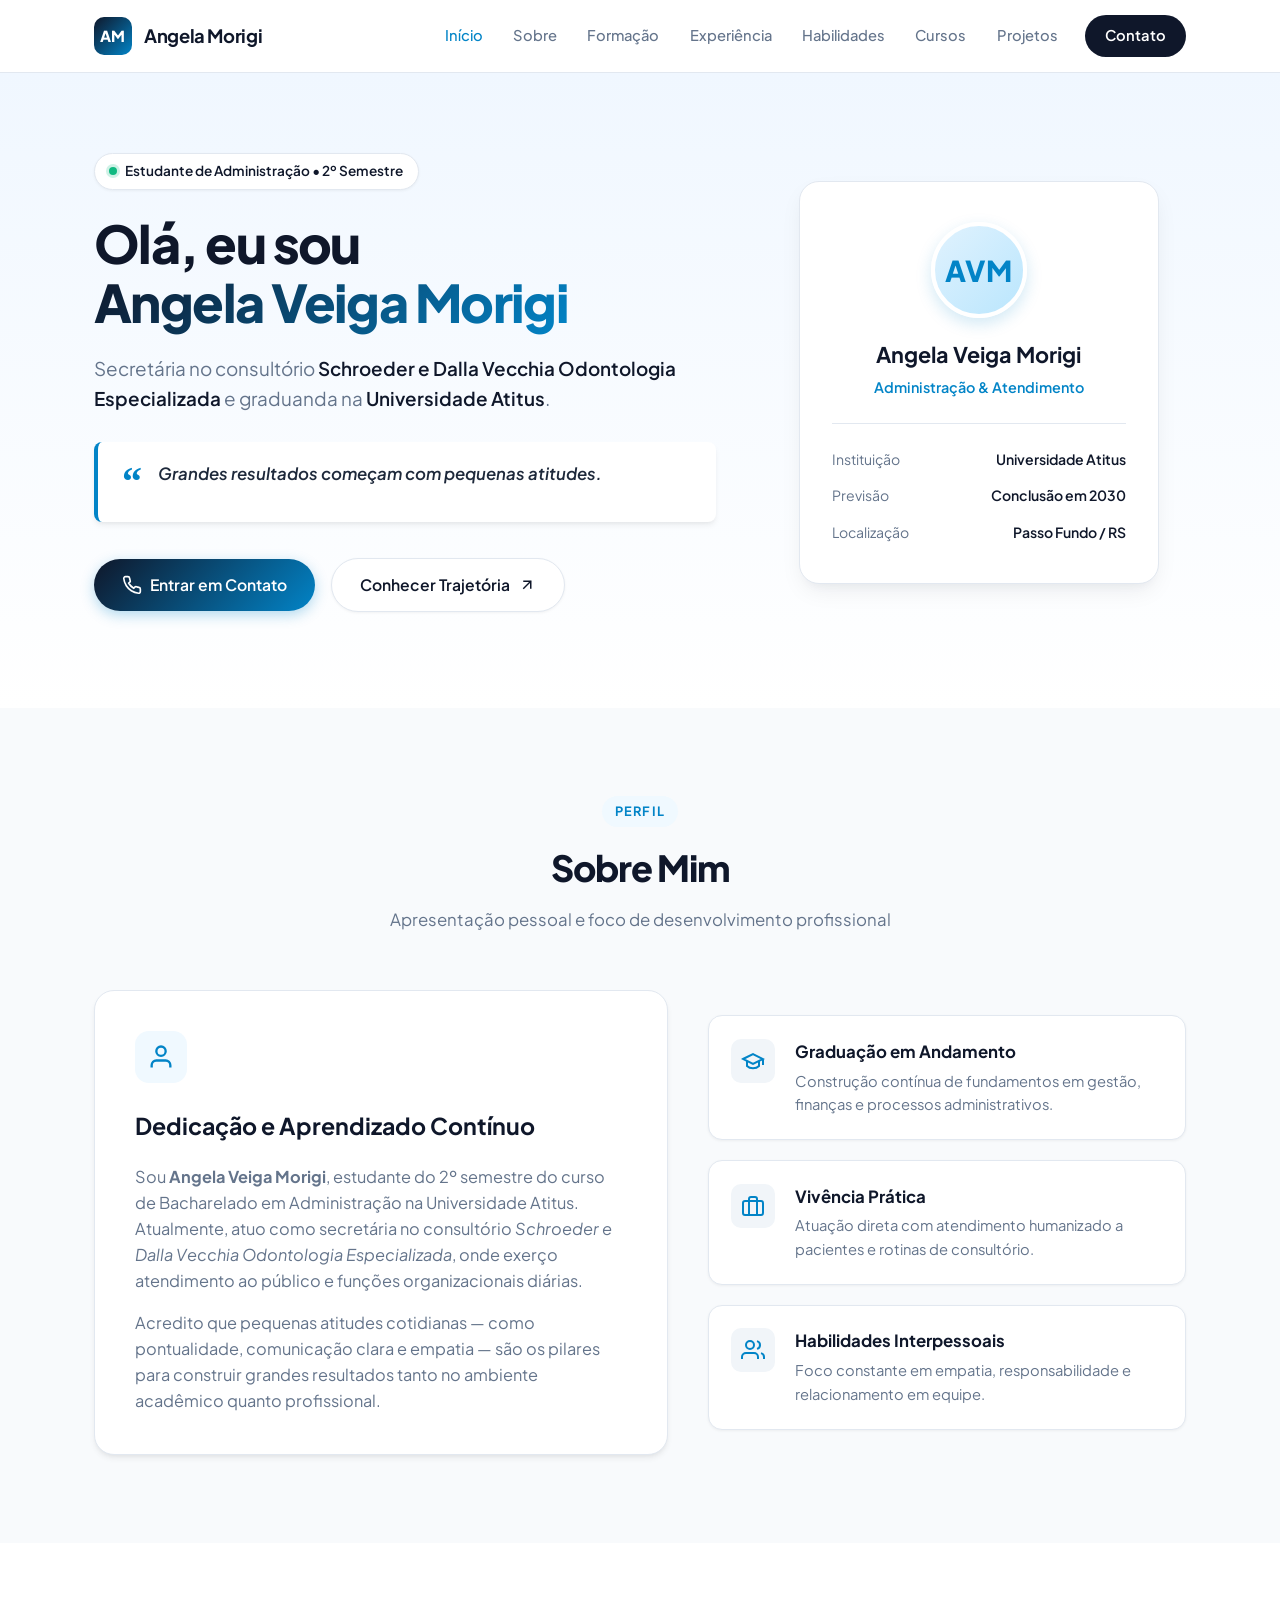
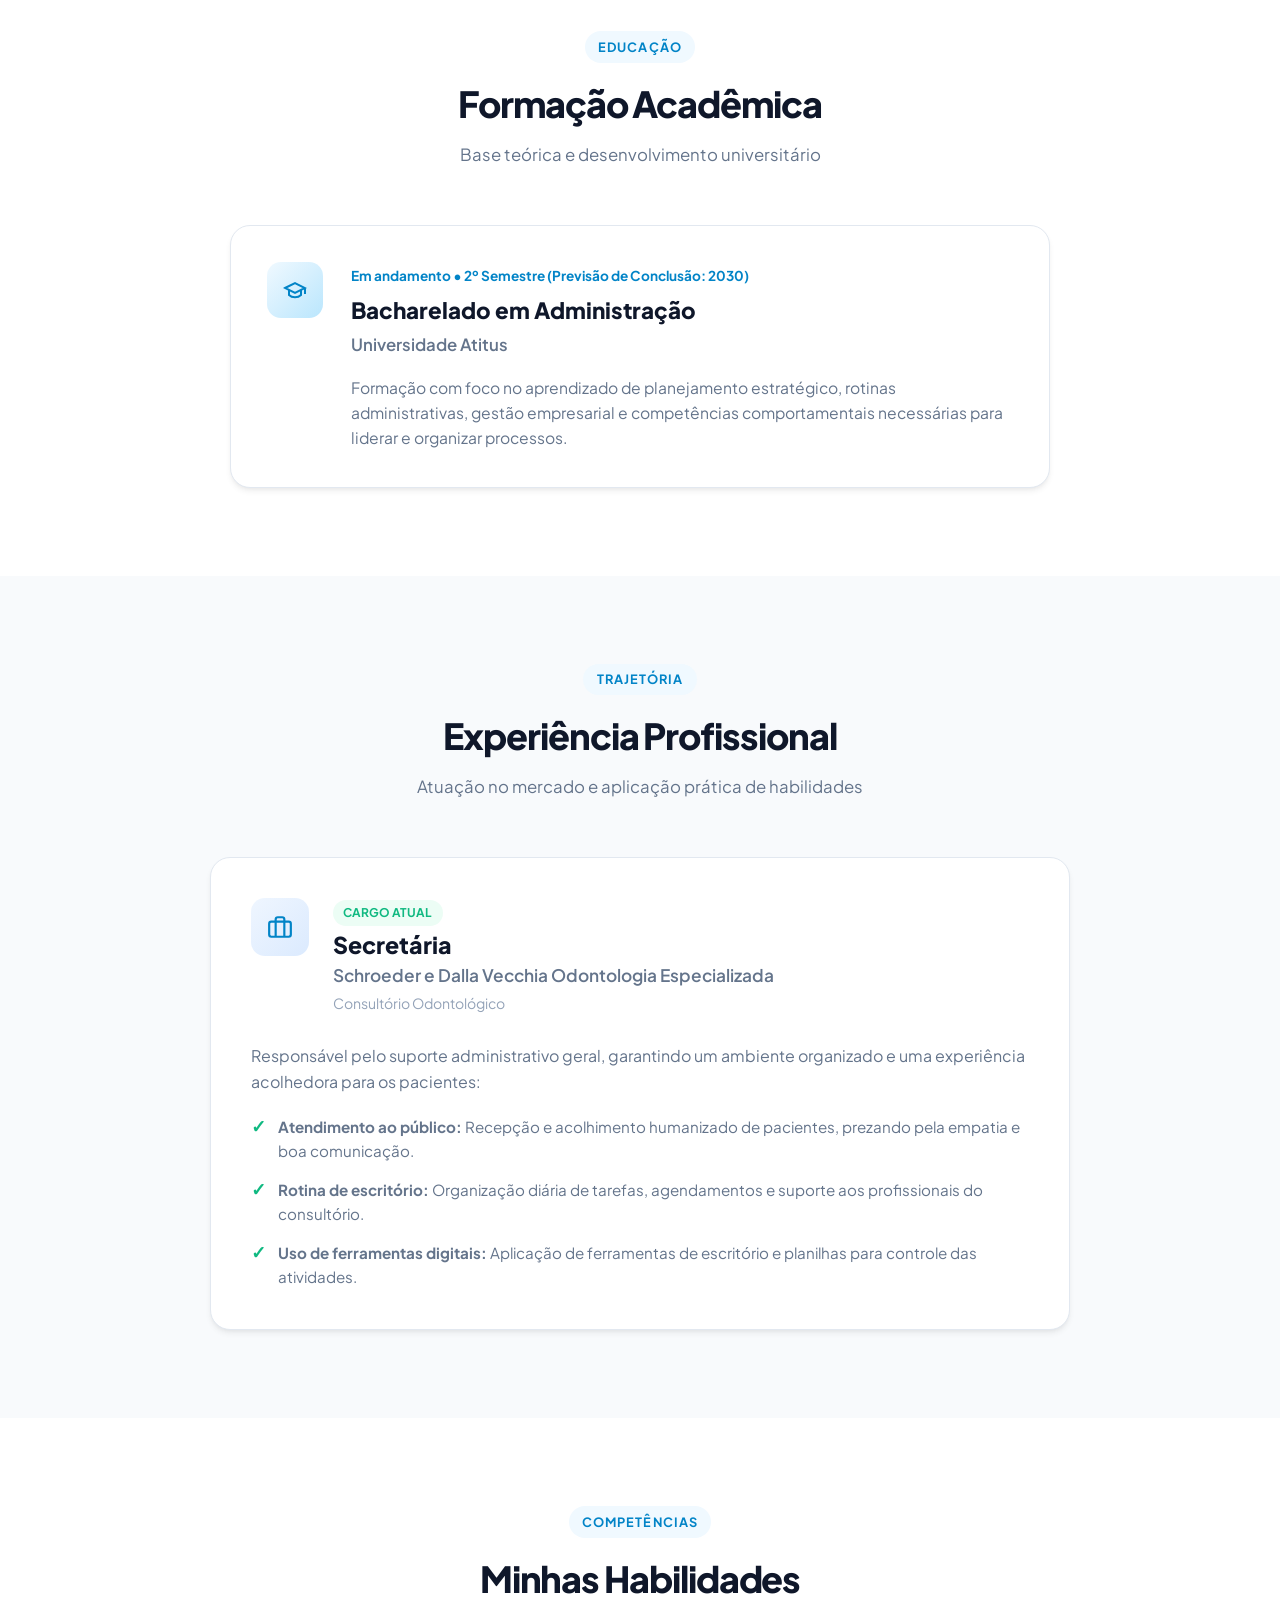
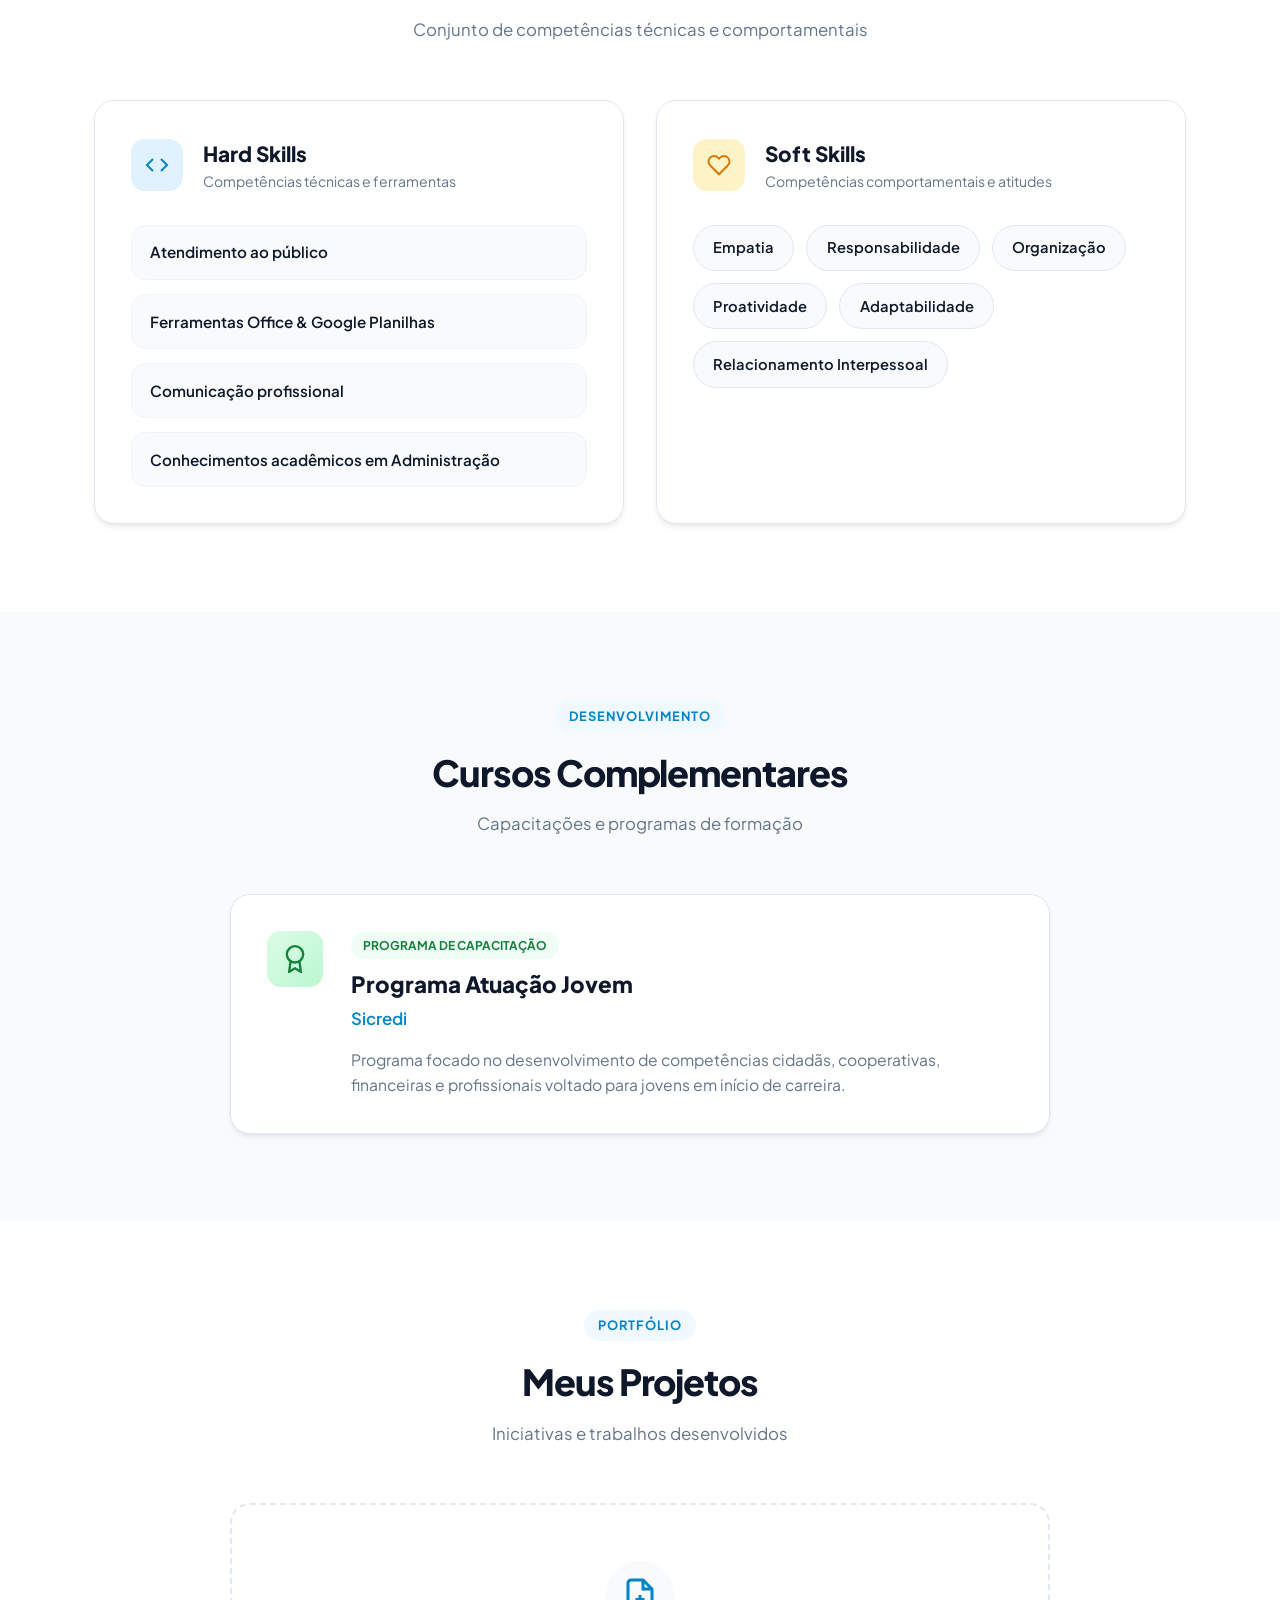
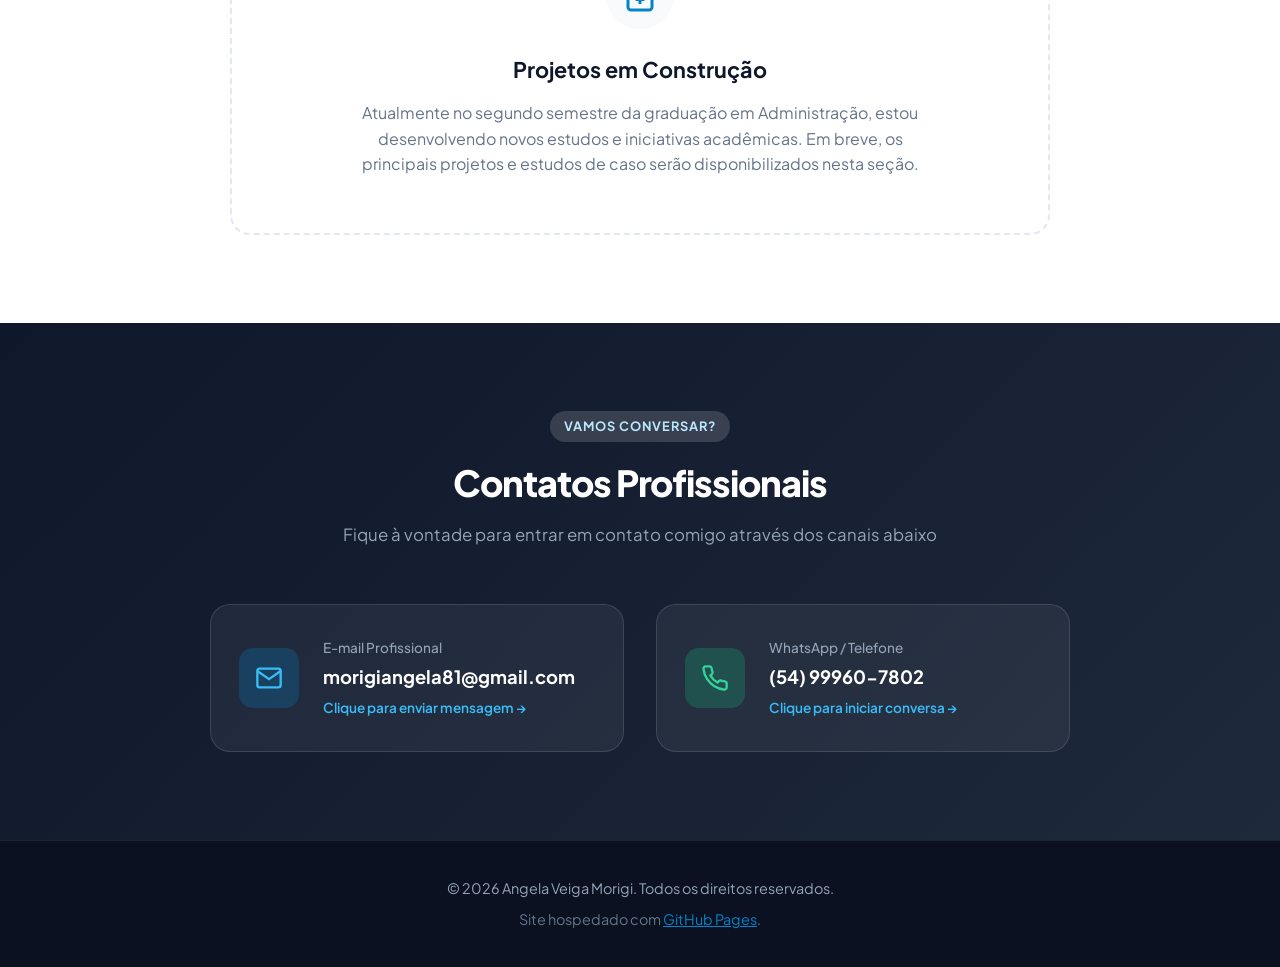
==== index.html @ 711efb55 "Constroi site pessoal com design moderno e responsivo" ====
<!DOCTYPE html>
<html lang="pt-BR">
<head>
  <meta charset="UTF-8">
  <meta name="viewport" content="width=device-width, initial-scale=1.0">
  <meta name="description" content="Site Pessoal de Angela Veiga Morigi - Estudante de Administração e Secretária. Conheça minha trajetória acadêmica, experiências e contatos.">
  <meta name="author" content="Angela Veiga Morigi">
  <title>Angela Veiga Morigi | Site Pessoal</title>

  <!-- Google Fonts: Plus Jakarta Sans -->
  <link rel="preconnect" href="https://fonts.googleapis.com">
  <link rel="preconnect" href="https://fonts.gstatic.com" crossorigin>
  <link href="https://fonts.googleapis.com/css2?family=Plus+Jakarta+Sans:wght@300;400;500;600;700;800&display=swap" rel="stylesheet">

  <link rel="stylesheet" href="style.css">
</head>
<body>

  <!-- CABEÇALHO / NAVBAR -->
  <header class="navbar" id="navbar">
    <div class="nav-container">
      <a href="#inicio" class="nav-brand">
        <span class="brand-initials">AM</span>
        <span class="brand-name">Angela Morigi</span>
      </a>

      <!-- Botão Menu Mobile -->
      <button class="mobile-menu-btn" id="mobileMenuBtn" aria-label="Abrir menu de navegação">
        <svg class="menu-icon" viewBox="0 0 24 24" width="24" height="24" stroke="currentColor" stroke-width="2" fill="none">
          <line x1="3" y1="12" x2="21" y2="12"></line>
          <line x1="3" y1="6" x2="21" y2="6"></line>
          <line x1="3" y1="18" x2="21" y2="18"></line>
        </svg>
      </button>

      <nav class="nav-links" id="navLinks">
        <a href="#inicio" class="nav-link active">Início</a>
        <a href="#sobre" class="nav-link">Sobre</a>
        <a href="#formacao" class="nav-link">Formação</a>
        <a href="#experiencia" class="nav-link">Experiência</a>
        <a href="#habilidades" class="nav-link">Habilidades</a>
        <a href="#cursos" class="nav-link">Cursos</a>
        <a href="#projetos" class="nav-link">Projetos</a>
        <a href="#contato" class="nav-link btn-nav-cta">Contato</a>
      </nav>
    </div>
  </header>

  <main>
    <!-- SEÇÃO HERO / APRESENTAÇÃO -->
    <section class="hero-section" id="inicio">
      <div class="container hero-container">
        <div class="hero-content">
          <div class="badge-tag">
            <span class="status-dot"></span> Estudante de Administração • 2º Semestre
          </div>
          <h1 class="hero-title">
            Olá, eu sou <br>
            <span class="highlight-text">Angela Veiga Morigi</span>
          </h1>
          <p class="hero-subtitle">
            Secretária no consultório <strong>Schroeder e Dalla Vecchia Odontologia Especializada</strong> e graduanda na <strong>Universidade Atitus</strong>.
          </p>

          <div class="quote-card">
            <div class="quote-icon">“</div>
            <p class="quote-text">Grandes resultados começam com pequenas atitudes.</p>
          </div>

          <div class="hero-actions">
            <a href="#contato" class="btn btn-primary">
              <svg width="20" height="20" viewBox="0 0 24 24" fill="none" stroke="currentColor" stroke-width="2">
                <path d="M22 16.92v3a2 2 0 0 1-2.18 2 19.79 19.79 0 0 1-8.63-3.07 19.5 19.5 0 0 1-6-6 19.79 19.79 0 0 1-3.07-8.67A2 2 0 0 1 4.11 2h3a2 2 0 0 1 2 1.72 12.84 12.84 0 0 0 .7 2.81 2 2 0 0 1-.45 2.11L8.09 9.91a16 16 0 0 0 6 6l1.27-1.27a2 2 0 0 1 2.11-.45 12.84 12.84 0 0 0 2.81.7A2 2 0 0 1 22 16.92z"></path>
              </svg>
              Entrar em Contato
            </a>
            <a href="#sobre" class="btn btn-secondary">
              Conhecer Trajetória
              <svg width="18" height="18" viewBox="0 0 24 24" fill="none" stroke="currentColor" stroke-width="2">
                <line x1="7" y1="17" x2="17" y2="7"></line>
                <polyline points="7 7 17 7 17 17"></polyline>
              </svg>
            </a>
          </div>
        </div>

        <div class="hero-card-visual">
          <div class="profile-card">
            <div class="avatar-circle">
              <span>AVM</span>
            </div>
            <h3 class="profile-card-name">Angela Veiga Morigi</h3>
            <p class="profile-card-role">Administração & Atendimento</p>

            <div class="profile-divider"></div>

            <div class="profile-meta-list">
              <div class="meta-item">
                <span class="meta-label">Instituição</span>
                <span class="meta-val">Universidade Atitus</span>
              </div>
              <div class="meta-item">
                <span class="meta-label">Previsão</span>
                <span class="meta-val">Conclusão em 2030</span>
              </div>
              <div class="meta-item">
                <span class="meta-label">Localização</span>
                <span class="meta-val">Passo Fundo / RS</span>
              </div>
            </div>
          </div>
        </div>
      </div>
    </section>

    <!-- SEÇÃO SOBRE -->
    <section class="section section-light" id="sobre">
      <div class="container">
        <div class="section-header">
          <span class="section-tag">Perfil</span>
          <h2 class="section-title">Sobre Mim</h2>
          <p class="section-description">Apresentação pessoal e foco de desenvolvimento profissional</p>
        </div>

        <div class="about-grid">
          <div class="about-card main-about">
            <div class="card-icon-box">
              <svg width="28" height="28" viewBox="0 0 24 24" fill="none" stroke="currentColor" stroke-width="2">
                <path d="M20 21v-2a4 4 0 0 0-4-4H8a4 4 0 0 0-4 4v2"></path>
                <circle cx="12" cy="7" r="4"></circle>
              </svg>
            </div>
            <h3>Dedicação e Aprendizado Contínuo</h3>
            <p>
              Sou <strong>Angela Veiga Morigi</strong>, estudante do 2º semestre do curso de Bacharelado em Administração na Universidade Atitus. Atualmente, atuo como secretária no consultório <em>Schroeder e Dalla Vecchia Odontologia Especializada</em>, onde exerço atendimento ao público e funções organizacionais diárias.
            </p>
            <p>
              Acredito que pequenas atitudes cotidianas — como pontualidade, comunicação clara e empatia — são os pilares para construir grandes resultados tanto no ambiente acadêmico quanto profissional.
            </p>
          </div>

          <div class="about-highlights">
            <div class="highlight-item">
              <div class="hi-icon">
                <svg width="24" height="24" viewBox="0 0 24 24" fill="none" stroke="currentColor" stroke-width="2">
                  <path d="M22 10v6M2 10l10-5 10 5-10 5z"></path>
                  <path d="M6 12v5c3 3 9 3 12 0v-5"></path>
                </svg>
              </div>
              <div>
                <h4>Graduação em Andamento</h4>
                <p>Construção contínua de fundamentos em gestão, finanças e processos administrativos.</p>
              </div>
            </div>

            <div class="highlight-item">
              <div class="hi-icon">
                <svg width="24" height="24" viewBox="0 0 24 24" fill="none" stroke="currentColor" stroke-width="2">
                  <rect x="2" y="7" width="20" height="14" rx="2" ry="2"></rect>
                  <path d="M16 21V5a2 2 0 0 0-2-2h-4a2 2 0 0 0-2 2v16"></path>
                </svg>
              </div>
              <div>
                <h4>Vivência Prática</h4>
                <p>Atuação direta com atendimento humanizado a pacientes e rotinas de consultório.</p>
              </div>
            </div>

            <div class="highlight-item">
              <div class="hi-icon">
                <svg width="24" height="24" viewBox="0 0 24 24" fill="none" stroke="currentColor" stroke-width="2">
                  <path d="M17 21v-2a4 4 0 0 0-4-4H5a4 4 0 0 0-4 4v2"></path>
                  <circle cx="9" cy="7" r="4"></circle>
                  <path d="M23 21v-2a4 4 0 0 0-3-3.87"></path>
                  <path d="M16 3.13a4 4 0 0 1 0 7.75"></path>
                </svg>
              </div>
              <div>
                <h4>Habilidades Interpessoais</h4>
                <p>Foco constante em empatia, responsabilidade e relacionamento em equipe.</p>
              </div>
            </div>
          </div>
        </div>
      </div>
    </section>

    <!-- SEÇÃO FORMAÇÃO ACADÊMICA -->
    <section class="section" id="formacao">
      <div class="container">
        <div class="section-header">
          <span class="section-tag">Educação</span>
          <h2 class="section-title">Formação Acadêmica</h2>
          <p class="section-description">Base teórica e desenvolvimento universitário</p>
        </div>

        <div class="timeline-container">
          <div class="timeline-card">
            <div class="timeline-badge">
              <svg width="24" height="24" viewBox="0 0 24 24" fill="none" stroke="currentColor" stroke-width="2">
                <path d="M22 10v6M2 10l10-5 10 5-10 5z"></path>
                <path d="M6 12v5c3 3 9 3 12 0v-5"></path>
              </svg>
            </div>
            <div class="timeline-content">
              <div class="timeline-header">
                <div>
                  <span class="timeline-period">Em andamento • 2º Semestre (Previsão de Conclusão: 2030)</span>
                  <h3 class="timeline-title">Bacharelado em Administração</h3>
                  <h4 class="timeline-subtitle">Universidade Atitus</h4>
                </div>
              </div>
              <p class="timeline-text">
                Formação com foco no aprendizado de planejamento estratégico, rotinas administrativas, gestão empresarial e competências comportamentais necessárias para liderar e organizar processos.
              </p>
            </div>
          </div>
        </div>
      </div>
    </section>

    <!-- SEÇÃO EXPERIÊNCIA PROFISSIONAL -->
    <section class="section section-light" id="experiencia">
      <div class="container">
        <div class="section-header">
          <span class="section-tag">Trajetória</span>
          <h2 class="section-title">Experiência Profissional</h2>
          <p class="section-description">Atuação no mercado e aplicação prática de habilidades</p>
        </div>

        <div class="experience-grid">
          <div class="experience-card">
            <div class="exp-header">
              <div class="exp-icon">
                <svg width="26" height="26" viewBox="0 0 24 24" fill="none" stroke="currentColor" stroke-width="2">
                  <rect x="2" y="7" width="20" height="14" rx="2" ry="2"></rect>
                  <path d="M16 21V5a2 2 0 0 0-2-2h-4a2 2 0 0 0-2 2v16"></path>
                </svg>
              </div>
              <div class="exp-info">
                <span class="exp-tag">Cargo Atual</span>
                <h3 class="exp-title">Secretária</h3>
                <h4 class="exp-company">Schroeder e Dalla Vecchia Odontologia Especializada</h4>
                <span class="exp-sector">Consultório Odontológico</span>
              </div>
            </div>

            <div class="exp-body">
              <p class="exp-desc">
                Responsável pelo suporte administrativo geral, garantindo um ambiente organizado e uma experiência acolhedora para os pacientes:
              </p>
              <ul class="exp-points">
                <li>
                  <span class="check-bullet">✓</span>
                  <span><strong>Atendimento ao público:</strong> Recepção e acolhimento humanizado de pacientes, prezando pela empatia e boa comunicação.</span>
                </li>
                <li>
                  <span class="check-bullet">✓</span>
                  <span><strong>Rotina de escritório:</strong> Organização diária de tarefas, agendamentos e suporte aos profissionais do consultório.</span>
                </li>
                <li>
                  <span class="check-bullet">✓</span>
                  <span><strong>Uso de ferramentas digitais:</strong> Aplicação de ferramentas de escritório e planilhas para controle das atividades.</span>
                </li>
              </ul>
            </div>
          </div>
        </div>
      </div>
    </section>

    <!-- SEÇÃO HABILIDADES -->
    <section class="section" id="habilidades">
      <div class="container">
        <div class="section-header">
          <span class="section-tag">Competências</span>
          <h2 class="section-title">Minhas Habilidades</h2>
          <p class="section-description">Conjunto de competências técnicas e comportamentais</p>
        </div>

        <div class="skills-grid">
          <!-- HARD SKILLS -->
          <div class="skills-card">
            <div class="skills-card-header">
              <div class="skills-type-icon hard-icon">
                <svg width="24" height="24" viewBox="0 0 24 24" fill="none" stroke="currentColor" stroke-width="2">
                  <polyline points="16 18 22 12 16 6"></polyline>
                  <polyline points="8 6 2 12 8 18"></polyline>
                </svg>
              </div>
              <div>
                <h3 class="skills-title">Hard Skills</h3>
                <p class="skills-subtitle">Competências técnicas e ferramentas</p>
              </div>
            </div>

            <div class="skills-list">
              <div class="skill-item">
                <div class="skill-info">
                  <span class="skill-name">Atendimento ao público</span>
                </div>
              </div>

              <div class="skill-item">
                <div class="skill-info">
                  <span class="skill-name">Ferramentas Office & Google Planilhas</span>
                </div>
              </div>

              <div class="skill-item">
                <div class="skill-info">
                  <span class="skill-name">Comunicação profissional</span>
                </div>
              </div>

              <div class="skill-item">
                <div class="skill-info">
                  <span class="skill-name">Conhecimentos acadêmicos em Administração</span>
                </div>
              </div>
            </div>
          </div>

          <!-- SOFT SKILLS -->
          <div class="skills-card">
            <div class="skills-card-header">
              <div class="skills-type-icon soft-icon">
                <svg width="24" height="24" viewBox="0 0 24 24" fill="none" stroke="currentColor" stroke-width="2">
                  <path d="M20.84 4.61a5.5 5.5 0 0 0-7.78 0L12 5.67l-1.06-1.06a5.5 5.5 0 0 0-7.78 7.78l1.06 1.06L12 21.23l7.78-7.78 1.06-1.06a5.5 5.5 0 0 0 0-7.78z"></path>
                </svg>
              </div>
              <div>
                <h3 class="skills-title">Soft Skills</h3>
                <p class="skills-subtitle">Competências comportamentais e atitudes</p>
              </div>
            </div>

            <div class="skills-tags">
              <span class="skill-tag">Empatia</span>
              <span class="skill-tag">Responsabilidade</span>
              <span class="skill-tag">Organização</span>
              <span class="skill-tag">Proatividade</span>
              <span class="skill-tag">Adaptabilidade</span>
              <span class="skill-tag">Relacionamento Interpessoal</span>
            </div>
          </div>
        </div>
      </div>
    </section>

    <!-- SEÇÃO CURSOS -->
    <section class="section section-light" id="cursos">
      <div class="container">
        <div class="section-header">
          <span class="section-tag">Desenvolvimento</span>
          <h2 class="section-title">Cursos Complementares</h2>
          <p class="section-description">Capacitações e programas de formação</p>
        </div>

        <div class="courses-grid">
          <div class="course-card">
            <div class="course-icon">
              <svg width="28" height="28" viewBox="0 0 24 24" fill="none" stroke="currentColor" stroke-width="2">
                <circle cx="12" cy="8" r="7"></circle>
                <polyline points="8.21 13.89 7 23 12 20 17 23 15.79 13.88"></polyline>
              </svg>
            </div>
            <div class="course-details">
              <span class="course-tag">Programa de Capacitação</span>
              <h3 class="course-title">Programa Atuação Jovem</h3>
              <h4 class="course-institution">Sicredi</h4>
              <p class="course-desc">
                Programa focado no desenvolvimento de competências cidadãs, cooperativas, financeiras e profissionais voltado para jovens em início de carreira.
              </p>
            </div>
          </div>
        </div>
      </div>
    </section>

    <!-- SEÇÃO PROJETOS -->
    <section class="section" id="projetos">
      <div class="container">
        <div class="section-header">
          <span class="section-tag">Portfólio</span>
          <h2 class="section-title">Meus Projetos</h2>
          <p class="section-description">Iniciativas e trabalhos desenvolvidos</p>
        </div>

        <div class="projects-container">
          <div class="empty-projects-card">
            <div class="empty-icon-box">
              <svg width="36" height="36" viewBox="0 0 24 24" fill="none" stroke="currentColor" stroke-width="2">
                <path d="M14 2H6a2 2 0 0 0-2 2v16a2 2 0 0 0 2 2h12a2 2 0 0 0 2-2V8z"></path>
                <polyline points="14 2 14 8 20 8"></polyline>
                <line x1="12" y1="18" x2="12" y2="12"></line>
                <line x1="9" y1="15" x2="15" y2="15"></line>
              </svg>
            </div>
            <h3>Projetos em Construção</h3>
            <p>
              Atualmente no segundo semestre da graduação em Administração, estou desenvolvendo novos estudos e iniciativas acadêmicas. Em breve, os principais projetos e estudos de caso serão disponibilizados nesta seção.
            </p>
          </div>
        </div>
      </div>
    </section>

    <!-- SEÇÃO CONTATO -->
    <section class="section section-contact" id="contato">
      <div class="container">
        <div class="section-header section-header-white">
          <span class="section-tag section-tag-light">Vamos Conversar?</span>
          <h2 class="section-title">Contatos Profissionais</h2>
          <p class="section-description">Fique à vontade para entrar em contato comigo através dos canais abaixo</p>
        </div>

        <div class="contact-cards-grid">
          <!-- CARD EMAIL -->
          <a href="mailto:morigiangela81@gmail.com" class="contact-card" title="Enviar E-mail para Angela">
            <div class="contact-card-icon">
              <svg width="28" height="28" viewBox="0 0 24 24" fill="none" stroke="currentColor" stroke-width="2">
                <path d="M4 4h16c1.1 0 2 .9 2 2v12c0 1.1-.9 2-2 2H4c-1.1 0-2-.9-2-2V6c0-1.1.9-2 2-2z"></path>
                <polyline points="22,6 12,13 2,6"></polyline>
              </svg>
            </div>
            <div class="contact-card-info">
              <span class="contact-type">E-mail Profissional</span>
              <strong class="contact-value">morigiangela81@gmail.com</strong>
              <span class="contact-cta-hint">Clique para enviar mensagem →</span>
            </div>
          </a>

          <!-- CARD WHATSAPP / TELEFONE -->
          <a href="https://wa.me/5554999607802?text=Ol%C3%A1%2C%20Angela!%20Vim%20pelo%20seu%20site%20pessoal." target="_blank" rel="noopener noreferrer" class="contact-card" title="Abrir conversa no WhatsApp com Angela">
            <div class="contact-card-icon whatsapp-icon">
              <svg width="28" height="28" viewBox="0 0 24 24" fill="none" stroke="currentColor" stroke-width="2">
                <path d="M22 16.92v3a2 2 0 0 1-2.18 2 19.79 19.79 0 0 1-8.63-3.07 19.5 19.5 0 0 1-6-6 19.79 19.79 0 0 1-3.07-8.67A2 2 0 0 1 4.11 2h3a2 2 0 0 1 2 1.72 12.84 12.84 0 0 0 .7 2.81 2 2 0 0 1-.45 2.11L8.09 9.91a16 16 0 0 0 6 6l1.27-1.27a2 2 0 0 1 2.11-.45 12.84 12.84 0 0 0 2.81.7A2 2 0 0 1 22 16.92z"></path>
              </svg>
            </div>
            <div class="contact-card-info">
              <span class="contact-type">WhatsApp / Telefone</span>
              <strong class="contact-value">(54) 99960-7802</strong>
              <span class="contact-cta-hint">Clique para iniciar conversa →</span>
            </div>
          </a>
        </div>
      </div>
    </section>
  </main>

  <!-- RODAPÉ -->
  <footer class="footer">
    <div class="container footer-container">
      <p class="footer-copy">
        © 2026 Angela Veiga Morigi. Todos os direitos reservados.
      </p>
      <p class="footer-sub">
        Site hospedado com <a href="https://pages.github.com/" target="_blank" rel="noopener noreferrer">GitHub Pages</a>.
      </p>
    </div>
  </footer>

  <script src="script.js"></script>
</body>
</html>
---- style.css ----
/* ==========================================================================
   SITE PESSOAL - ANGELA VEIGA MORIGI
   Estilos CSS Modernos, Elegantes e Responsivos
   ========================================================================== */

:root {
  --primary: #0f172a;        /* Azul marinho profundo / ardósia */
  --primary-light: #1e293b;
  --accent: #0284c7;         /* Azul refinado de destaque */
  --accent-hover: #0369a1;
  --accent-light: #f0f9ff;
  --accent-glow: rgba(2, 132, 199, 0.15);
  
  --text-main: #0f172a;
  --text-muted: #64748b;
  --text-light: #94a3b8;
  
  --bg-body: #ffffff;
  --bg-light: #f8fafc;
  --bg-card: #ffffff;
  --border-color: #e2e8f0;
  --border-light: #f1f5f9;

  --shadow-sm: 0 1px 3px rgba(0, 0, 0, 0.05);
  --shadow-md: 0 4px 6px -1px rgba(0, 0, 0, 0.07), 0 2px 4px -2px rgba(0, 0, 0, 0.05);
  --shadow-lg: 0 10px 25px -5px rgba(15, 23, 42, 0.08), 0 8px 10px -6px rgba(15, 23, 42, 0.04);
  --shadow-card-hover: 0 20px 30px -10px rgba(15, 23, 42, 0.12);

  --radius-sm: 8px;
  --radius-md: 14px;
  --radius-lg: 20px;
  --radius-full: 9999px;

  --font-sans: 'Plus Jakarta Sans', -apple-system, BlinkMacSystemFont, "Segoe UI", Roboto, sans-serif;
  --transition: all 0.25s cubic-bezier(0.16, 1, 0.3, 1);
}

/* RESET E BASE */
*, *::before, *::after {
  box-sizing: border-box;
  margin: 0;
  padding: 0;
}

html {
  scroll-behavior: smooth;
  font-size: 16px;
}

body {
  font-family: var(--font-sans);
  background-color: var(--bg-body);
  color: var(--text-main);
  line-height: 1.6;
  -webkit-font-smoothing: antialiased;
  -moz-osx-font-smoothing: grayscale;
  overflow-x: hidden;
}

a {
  color: inherit;
  text-decoration: none;
}

ul {
  list-style: none;
}

.container {
  width: 100%;
  max-width: 1140px;
  margin: 0 auto;
  padding: 0 1.5rem;
}

/* ==========================================================================
   CABEÇALHO E NAVEGAÇÃO
   ========================================================================== */
.navbar {
  position: sticky;
  top: 0;
  z-index: 1000;
  background: rgba(255, 255, 255, 0.88);
  backdrop-filter: blur(12px);
  -webkit-backdrop-filter: blur(12px);
  border-bottom: 1px solid var(--border-color);
  transition: var(--transition);
}

.nav-container {
  display: flex;
  align-items: center;
  justify-content: space-between;
  height: 72px;
  max-width: 1140px;
  margin: 0 auto;
  padding: 0 1.5rem;
}

.nav-brand {
  display: flex;
  align-items: center;
  gap: 0.75rem;
  font-weight: 700;
  font-size: 1.15rem;
  color: var(--primary);
  letter-spacing: -0.02em;
}

.brand-initials {
  display: inline-flex;
  align-items: center;
  justify-content: center;
  width: 38px;
  height: 38px;
  background: linear-gradient(135deg, var(--primary), var(--accent));
  color: #ffffff;
  border-radius: 10px;
  font-weight: 800;
  font-size: 0.95rem;
  letter-spacing: 0.02em;
}

.nav-links {
  display: flex;
  align-items: center;
  gap: 1.5rem;
}

.nav-link {
  font-size: 0.92rem;
  font-weight: 500;
  color: var(--text-muted);
  transition: var(--transition);
  padding: 0.4rem 0.2rem;
  position: relative;
}

.nav-link:hover,
.nav-link.active {
  color: var(--accent);
}

.btn-nav-cta {
  background-color: var(--primary);
  color: #ffffff !important;
  padding: 0.55rem 1.25rem !important;
  border-radius: var(--radius-full);
  font-weight: 600;
  transition: var(--transition);
}

.btn-nav-cta:hover {
  background-color: var(--accent);
  transform: translateY(-1px);
  box-shadow: 0 4px 12px rgba(2, 132, 199, 0.25);
}

.mobile-menu-btn {
  display: none;
  background: none;
  border: none;
  color: var(--primary);
  cursor: pointer;
  padding: 0.5rem;
}

/* ==========================================================================
   SEÇÕES GERAIS
   ========================================================================== */
.section {
  padding: 5.5rem 0;
}

.section-light {
  background-color: var(--bg-light);
}

.section-header {
  text-align: center;
  max-width: 640px;
  margin: 0 auto 3.5rem auto;
}

.section-tag {
  display: inline-block;
  font-size: 0.8rem;
  font-weight: 700;
  text-transform: uppercase;
  letter-spacing: 0.08em;
  color: var(--accent);
  background: var(--accent-light);
  padding: 0.35rem 0.85rem;
  border-radius: var(--radius-full);
  margin-bottom: 0.75rem;
}

.section-title {
  font-size: 2.25rem;
  font-weight: 800;
  color: var(--primary);
  letter-spacing: -0.03em;
  margin-bottom: 0.6rem;
}

.section-description {
  color: var(--text-muted);
  font-size: 1.05rem;
}

/* ==========================================================================
   SEÇÃO HERO
   ========================================================================== */
.hero-section {
  padding: 5rem 0 6rem 0;
  background: linear-gradient(180deg, #f0f7ff 0%, #ffffff 100%);
  position: relative;
  overflow: hidden;
}

.hero-container {
  display: grid;
  grid-template-columns: 1.2fr 0.8fr;
  align-items: center;
  gap: 3.5rem;
}

.badge-tag {
  display: inline-flex;
  align-items: center;
  gap: 0.5rem;
  background: #ffffff;
  border: 1px solid var(--border-color);
  padding: 0.4rem 0.9rem;
  border-radius: var(--radius-full);
  font-size: 0.85rem;
  font-weight: 600;
  color: var(--primary);
  margin-bottom: 1.5rem;
  box-shadow: var(--shadow-sm);
}

.status-dot {
  width: 8px;
  height: 8px;
  background-color: #10b981;
  border-radius: 50%;
  display: inline-block;
  box-shadow: 0 0 0 3px rgba(16, 185, 129, 0.2);
}

.hero-title {
  font-size: 3.25rem;
  font-weight: 800;
  line-height: 1.15;
  letter-spacing: -0.03em;
  color: var(--primary);
  margin-bottom: 1.25rem;
}

.highlight-text {
  background: linear-gradient(135deg, var(--primary) 0%, var(--accent) 100%);
  -webkit-background-clip: text;
  -webkit-text-fill-color: transparent;
}

.hero-subtitle {
  font-size: 1.18rem;
  color: var(--text-muted);
  margin-bottom: 1.75rem;
  line-height: 1.6;
}

.hero-subtitle strong {
  color: var(--primary);
  font-weight: 600;
}

/* CARD DE FRASE */
.quote-card {
  display: flex;
  align-items: flex-start;
  gap: 1rem;
  background: #ffffff;
  border-left: 4px solid var(--accent);
  padding: 1.25rem 1.5rem;
  border-radius: var(--radius-sm);
  box-shadow: var(--shadow-md);
  margin-bottom: 2.25rem;
}

.quote-icon {
  font-size: 2.5rem;
  line-height: 1;
  color: var(--accent);
  font-family: serif;
  font-weight: bold;
}

.quote-text {
  font-size: 1.05rem;
  font-style: italic;
  font-weight: 600;
  color: var(--primary-light);
  line-height: 1.45;
}

.hero-actions {
  display: flex;
  align-items: center;
  gap: 1rem;
  flex-wrap: wrap;
}

.btn {
  display: inline-flex;
  align-items: center;
  justify-content: center;
  gap: 0.5rem;
  padding: 0.85rem 1.75rem;
  border-radius: var(--radius-full);
  font-weight: 600;
  font-size: 0.98rem;
  transition: var(--transition);
  cursor: pointer;
  border: none;
}

.btn-primary {
  background: linear-gradient(135deg, var(--primary), var(--accent));
  color: #ffffff;
  box-shadow: 0 4px 14px rgba(2, 132, 199, 0.3);
}

.btn-primary:hover {
  transform: translateY(-2px);
  box-shadow: 0 8px 20px rgba(2, 132, 199, 0.4);
}

.btn-secondary {
  background-color: #ffffff;
  color: var(--primary);
  border: 1px solid var(--border-color);
  box-shadow: var(--shadow-sm);
}

.btn-secondary:hover {
  background-color: var(--bg-light);
  border-color: var(--accent);
  color: var(--accent);
  transform: translateY(-2px);
}

/* VISUAL HERO PROFILE CARD */
.hero-card-visual {
  display: flex;
  justify-content: center;
}

.profile-card {
  background: #ffffff;
  border: 1px solid var(--border-color);
  border-radius: var(--radius-lg);
  padding: 2.5rem 2rem;
  width: 100%;
  max-width: 360px;
  box-shadow: var(--shadow-lg);
  text-align: center;
  position: relative;
  transition: var(--transition);
}

.profile-card:hover {
  transform: translateY(-4px);
  box-shadow: var(--shadow-card-hover);
}

.avatar-circle {
  width: 96px;
  height: 96px;
  margin: 0 auto 1.25rem auto;
  border-radius: 50%;
  background: linear-gradient(135deg, #e0f2fe 0%, #bae6fd 100%);
  display: flex;
  align-items: center;
  justify-content: center;
  font-weight: 800;
  font-size: 1.8rem;
  color: var(--accent);
  border: 4px solid #ffffff;
  box-shadow: 0 6px 16px rgba(2, 132, 199, 0.18);
}

.profile-card-name {
  font-size: 1.35rem;
  font-weight: 700;
  color: var(--primary);
  margin-bottom: 0.25rem;
}

.profile-card-role {
  color: var(--accent);
  font-size: 0.9rem;
  font-weight: 600;
}

.profile-divider {
  height: 1px;
  background-color: var(--border-color);
  margin: 1.5rem 0;
}

.profile-meta-list {
  display: flex;
  flex-direction: column;
  gap: 0.85rem;
  text-align: left;
}

.meta-item {
  display: flex;
  justify-content: space-between;
  align-items: center;
  font-size: 0.88rem;
}

.meta-label {
  color: var(--text-muted);
}

.meta-val {
  font-weight: 600;
  color: var(--primary);
}

/* ==========================================================================
   SEÇÃO SOBRE MIM
   ========================================================================== */
.about-grid {
  display: grid;
  grid-template-columns: 1.2fr 1fr;
  gap: 2.5rem;
  align-items: center;
}

.about-card.main-about {
  background: #ffffff;
  border: 1px solid var(--border-color);
  border-radius: var(--radius-lg);
  padding: 2.5rem;
  box-shadow: var(--shadow-md);
}

.card-icon-box {
  width: 52px;
  height: 52px;
  background-color: var(--accent-light);
  color: var(--accent);
  display: inline-flex;
  align-items: center;
  justify-content: center;
  border-radius: var(--radius-md);
  margin-bottom: 1.5rem;
}

.about-card h3 {
  font-size: 1.45rem;
  font-weight: 700;
  color: var(--primary);
  margin-bottom: 1.25rem;
}

.about-card p {
  color: var(--text-muted);
  font-size: 1.02rem;
  margin-bottom: 1rem;
}

.about-card p:last-child {
  margin-bottom: 0;
}

.about-highlights {
  display: flex;
  flex-direction: column;
  gap: 1.25rem;
}

.highlight-item {
  display: flex;
  gap: 1.25rem;
  align-items: flex-start;
  background: #ffffff;
  border: 1px solid var(--border-color);
  padding: 1.4rem;
  border-radius: var(--radius-md);
  box-shadow: var(--shadow-sm);
  transition: var(--transition);
}

.highlight-item:hover {
  border-color: var(--accent);
  transform: translateX(4px);
  box-shadow: var(--shadow-md);
}

.hi-icon {
  width: 44px;
  height: 44px;
  flex-shrink: 0;
  background: #f1f5f9;
  color: var(--accent);
  display: flex;
  align-items: center;
  justify-content: center;
  border-radius: 10px;
}

.highlight-item h4 {
  font-size: 1.05rem;
  font-weight: 700;
  color: var(--primary);
  margin-bottom: 0.25rem;
}

.highlight-item p {
  font-size: 0.92rem;
  color: var(--text-muted);
}

/* ==========================================================================
   SEÇÃO FORMAÇÃO ACADÊMICA
   ========================================================================== */
.timeline-container {
  max-width: 820px;
  margin: 0 auto;
}

.timeline-card {
  display: flex;
  gap: 1.75rem;
  background: #ffffff;
  border: 1px solid var(--border-color);
  border-radius: var(--radius-lg);
  padding: 2.25rem;
  box-shadow: var(--shadow-md);
  transition: var(--transition);
  position: relative;
}

.timeline-card:hover {
  border-color: var(--accent);
  box-shadow: var(--shadow-card-hover);
}

.timeline-badge {
  width: 56px;
  height: 56px;
  flex-shrink: 0;
  background: linear-gradient(135deg, var(--accent-light), #bae6fd);
  color: var(--accent);
  border-radius: 14px;
  display: flex;
  align-items: center;
  justify-content: center;
}

.timeline-content {
  flex: 1;
}

.timeline-period {
  display: inline-block;
  font-size: 0.85rem;
  font-weight: 700;
  color: var(--accent);
  margin-bottom: 0.4rem;
}

.timeline-title {
  font-size: 1.4rem;
  font-weight: 800;
  color: var(--primary);
  margin-bottom: 0.2rem;
}

.timeline-subtitle {
  font-size: 1.05rem;
  font-weight: 600;
  color: var(--text-muted);
  margin-bottom: 1rem;
}

.timeline-text {
  font-size: 0.98rem;
  color: var(--text-muted);
  line-height: 1.6;
}

/* ==========================================================================
   SEÇÃO EXPERIÊNCIA PROFISSIONAL
   ========================================================================== */
.experience-grid {
  max-width: 860px;
  margin: 0 auto;
}

.experience-card {
  background: #ffffff;
  border: 1px solid var(--border-color);
  border-radius: var(--radius-lg);
  padding: 2.5rem;
  box-shadow: var(--shadow-md);
  transition: var(--transition);
}

.experience-card:hover {
  box-shadow: var(--shadow-card-hover);
}

.exp-header {
  display: flex;
  gap: 1.5rem;
  align-items: flex-start;
  margin-bottom: 1.75rem;
}

.exp-icon {
  width: 58px;
  height: 58px;
  flex-shrink: 0;
  background: linear-gradient(135deg, #eff6ff, #dbeafe);
  color: var(--accent);
  display: flex;
  align-items: center;
  justify-content: center;
  border-radius: var(--radius-md);
}

.exp-tag {
  display: inline-block;
  font-size: 0.75rem;
  font-weight: 700;
  text-transform: uppercase;
  color: #10b981;
  background: #ecfdf5;
  padding: 0.2rem 0.65rem;
  border-radius: var(--radius-full);
  margin-bottom: 0.35rem;
}

.exp-title {
  font-size: 1.45rem;
  font-weight: 800;
  color: var(--primary);
  line-height: 1.2;
}

.exp-company {
  font-size: 1.08rem;
  font-weight: 600;
  color: var(--text-muted);
  margin-top: 0.2rem;
}

.exp-sector {
  font-size: 0.88rem;
  color: var(--text-light);
}

.exp-desc {
  font-size: 1rem;
  color: var(--text-muted);
  margin-bottom: 1.25rem;
}

.exp-points {
  display: flex;
  flex-direction: column;
  gap: 0.9rem;
}

.exp-points li {
  display: flex;
  gap: 0.75rem;
  align-items: flex-start;
  font-size: 0.95rem;
  color: var(--text-muted);
}

.check-bullet {
  color: #10b981;
  font-weight: 800;
  font-size: 1.1rem;
  line-height: 1.3;
}

/* ==========================================================================
   SEÇÃO HABILIDADES
   ========================================================================== */
.skills-grid {
  display: grid;
  grid-template-columns: 1fr 1fr;
  gap: 2rem;
}

.skills-card {
  background: #ffffff;
  border: 1px solid var(--border-color);
  border-radius: var(--radius-lg);
  padding: 2.25rem;
  box-shadow: var(--shadow-md);
  transition: var(--transition);
}

.skills-card:hover {
  transform: translateY(-3px);
  box-shadow: var(--shadow-card-hover);
}

.skills-card-header {
  display: flex;
  align-items: center;
  gap: 1.25rem;
  margin-bottom: 2rem;
}

.skills-type-icon {
  width: 52px;
  height: 52px;
  display: flex;
  align-items: center;
  justify-content: center;
  border-radius: var(--radius-md);
}

.hard-icon {
  background: #e0f2fe;
  color: var(--accent);
}

.soft-icon {
  background: #fef3c7;
  color: #d97706;
}

.skills-title {
  font-size: 1.3rem;
  font-weight: 800;
  color: var(--primary);
}

.skills-subtitle {
  font-size: 0.88rem;
  color: var(--text-muted);
}

.skills-list {
  display: flex;
  flex-direction: column;
  gap: 0.9rem;
}

.skill-item {
  background: var(--bg-light);
  border: 1px solid var(--border-light);
  padding: 0.85rem 1.15rem;
  border-radius: var(--radius-md);
  transition: var(--transition);
}

.skill-item:hover {
  background: #ffffff;
  border-color: var(--accent);
  box-shadow: var(--shadow-sm);
}

.skill-name {
  font-weight: 600;
  font-size: 0.95rem;
  color: var(--primary);
}

/* SOFT SKILLS TAGS */
.skills-tags {
  display: flex;
  flex-wrap: wrap;
  gap: 0.75rem;
}

.skill-tag {
  display: inline-block;
  background: var(--bg-light);
  border: 1px solid var(--border-color);
  color: var(--primary);
  font-weight: 600;
  font-size: 0.92rem;
  padding: 0.65rem 1.2rem;
  border-radius: var(--radius-full);
  transition: var(--transition);
}

.skill-tag:hover {
  background: var(--accent-light);
  border-color: var(--accent);
  color: var(--accent);
  transform: translateY(-2px);
}

/* ==========================================================================
   SEÇÃO CURSOS
   ========================================================================== */
.courses-grid {
  max-width: 820px;
  margin: 0 auto;
}

.course-card {
  display: flex;
  gap: 1.75rem;
  align-items: flex-start;
  background: #ffffff;
  border: 1px solid var(--border-color);
  border-radius: var(--radius-lg);
  padding: 2.25rem;
  box-shadow: var(--shadow-md);
  transition: var(--transition);
}

.course-card:hover {
  border-color: var(--accent);
  box-shadow: var(--shadow-card-hover);
}

.course-icon {
  width: 56px;
  height: 56px;
  flex-shrink: 0;
  background: linear-gradient(135deg, #dcfce7, #bbf7d0);
  color: #15803d;
  display: flex;
  align-items: center;
  justify-content: center;
  border-radius: var(--radius-md);
}

.course-tag {
  display: inline-block;
  font-size: 0.75rem;
  font-weight: 700;
  text-transform: uppercase;
  color: #15803d;
  background: #f0fdf4;
  padding: 0.25rem 0.75rem;
  border-radius: var(--radius-full);
  margin-bottom: 0.5rem;
}

.course-title {
  font-size: 1.4rem;
  font-weight: 800;
  color: var(--primary);
  margin-bottom: 0.2rem;
}

.course-institution {
  font-size: 1.05rem;
  font-weight: 600;
  color: var(--accent);
  margin-bottom: 0.85rem;
}

.course-desc {
  font-size: 0.98rem;
  color: var(--text-muted);
  line-height: 1.6;
}

/* ==========================================================================
   SEÇÃO PROJETOS
   ========================================================================== */
.projects-container {
  max-width: 820px;
  margin: 0 auto;
}

.empty-projects-card {
  background: #ffffff;
  border: 2px dashed var(--border-color);
  border-radius: var(--radius-lg);
  padding: 3.5rem 2rem;
  text-align: center;
  transition: var(--transition);
}

.empty-projects-card:hover {
  border-color: var(--accent);
  background: #fafcff;
}

.empty-icon-box {
  width: 68px;
  height: 68px;
  margin: 0 auto 1.5rem auto;
  background: var(--bg-light);
  color: var(--accent);
  display: flex;
  align-items: center;
  justify-content: center;
  border-radius: 50%;
}

.empty-projects-card h3 {
  font-size: 1.35rem;
  font-weight: 700;
  color: var(--primary);
  margin-bottom: 0.75rem;
}

.empty-projects-card p {
  color: var(--text-muted);
  font-size: 1rem;
  max-width: 580px;
  margin: 0 auto;
  line-height: 1.6;
}

/* ==========================================================================
   SEÇÃO CONTATO
   ========================================================================== */
.section-contact {
  background: linear-gradient(135deg, var(--primary) 0%, #1e293b 100%);
  color: #ffffff;
}

.section-header-white .section-tag-light {
  background: rgba(255, 255, 255, 0.15);
  color: #bae6fd;
}

.section-header-white .section-title {
  color: #ffffff;
}

.section-header-white .section-description {
  color: #94a3b8;
}

.contact-cards-grid {
  display: grid;
  grid-template-columns: 1fr 1fr;
  gap: 2rem;
  max-width: 860px;
  margin: 0 auto;
}

.contact-card {
  display: flex;
  align-items: center;
  gap: 1.5rem;
  background: rgba(255, 255, 255, 0.06);
  border: 1px solid rgba(255, 255, 255, 0.12);
  padding: 2rem 1.75rem;
  border-radius: var(--radius-lg);
  transition: var(--transition);
}

.contact-card:hover {
  background: rgba(255, 255, 255, 0.12);
  border-color: #38bdf8;
  transform: translateY(-4px);
  box-shadow: 0 15px 30px rgba(0, 0, 0, 0.25);
}

.contact-card-icon {
  width: 60px;
  height: 60px;
  flex-shrink: 0;
  background: rgba(2, 132, 199, 0.25);
  color: #38bdf8;
  display: flex;
  align-items: center;
  justify-content: center;
  border-radius: var(--radius-md);
}

.whatsapp-icon {
  background: rgba(16, 185, 129, 0.25);
  color: #34d399;
}

.contact-card-info {
  display: flex;
  flex-direction: column;
}

.contact-type {
  font-size: 0.85rem;
  color: #94a3b8;
  font-weight: 500;
}

.contact-value {
  font-size: 1.15rem;
  color: #ffffff;
  font-weight: 700;
  margin: 0.2rem 0 0.35rem 0;
  word-break: break-all;
}

.contact-cta-hint {
  font-size: 0.85rem;
  color: #38bdf8;
  font-weight: 600;
}

/* ==========================================================================
   RODAPÉ (FOOTER)
   ========================================================================== */
.footer {
  background-color: #0b1120;
  border-top: 1px solid rgba(255, 255, 255, 0.08);
  padding: 2.25rem 0;
  color: #64748b;
  text-align: center;
  font-size: 0.9rem;
}

.footer-container {
  display: flex;
  flex-direction: column;
  gap: 0.5rem;
  align-items: center;
}

.footer-copy {
  color: #94a3b8;
}

.footer-sub a {
  color: var(--accent);
  text-decoration: underline;
}

/* ==========================================================================
   RESPONSIVIDADE (MOBILE & TABLETS)
   ========================================================================== */
@media (max-width: 992px) {
  .hero-container {
    grid-template-columns: 1fr;
    text-align: center;
    gap: 2.5rem;
  }

  .badge-tag {
    margin-left: auto;
    margin-right: auto;
  }

  .hero-title {
    font-size: 2.75rem;
  }

  .quote-card {
    text-align: left;
    max-width: 500px;
    margin-left: auto;
    margin-right: auto;
  }

  .hero-actions {
    justify-content: center;
  }

  .about-grid {
    grid-template-columns: 1fr;
  }

  .skills-grid {
    grid-template-columns: 1fr;
  }

  .contact-cards-grid {
    grid-template-columns: 1fr;
  }
}

@media (max-width: 768px) {
  .mobile-menu-btn {
    display: block;
  }

  .nav-links {
    position: fixed;
    top: 72px;
    left: 0;
    width: 100%;
    background: #ffffff;
    border-bottom: 1px solid var(--border-color);
    flex-direction: column;
    padding: 1.5rem;
    gap: 1rem;
    box-shadow: var(--shadow-lg);
    display: none;
  }

  .nav-links.show {
    display: flex;
  }

  .nav-link {
    width: 100%;
    text-align: center;
    padding: 0.75rem 0;
    font-size: 1.05rem;
  }

  .btn-nav-cta {
    width: 100%;
    text-align: center;
  }

  .hero-title {
    font-size: 2.25rem;
  }

  .section {
    padding: 4rem 0;
  }

  .section-title {
    font-size: 1.85rem;
  }

  .timeline-card,
  .course-card {
    flex-direction: column;
    padding: 1.75rem;
    gap: 1.25rem;
  }

  .exp-header {
    flex-direction: column;
    gap: 1rem;
  }

  .contact-card {
    flex-direction: column;
    text-align: center;
    padding: 1.75rem;
  }
}
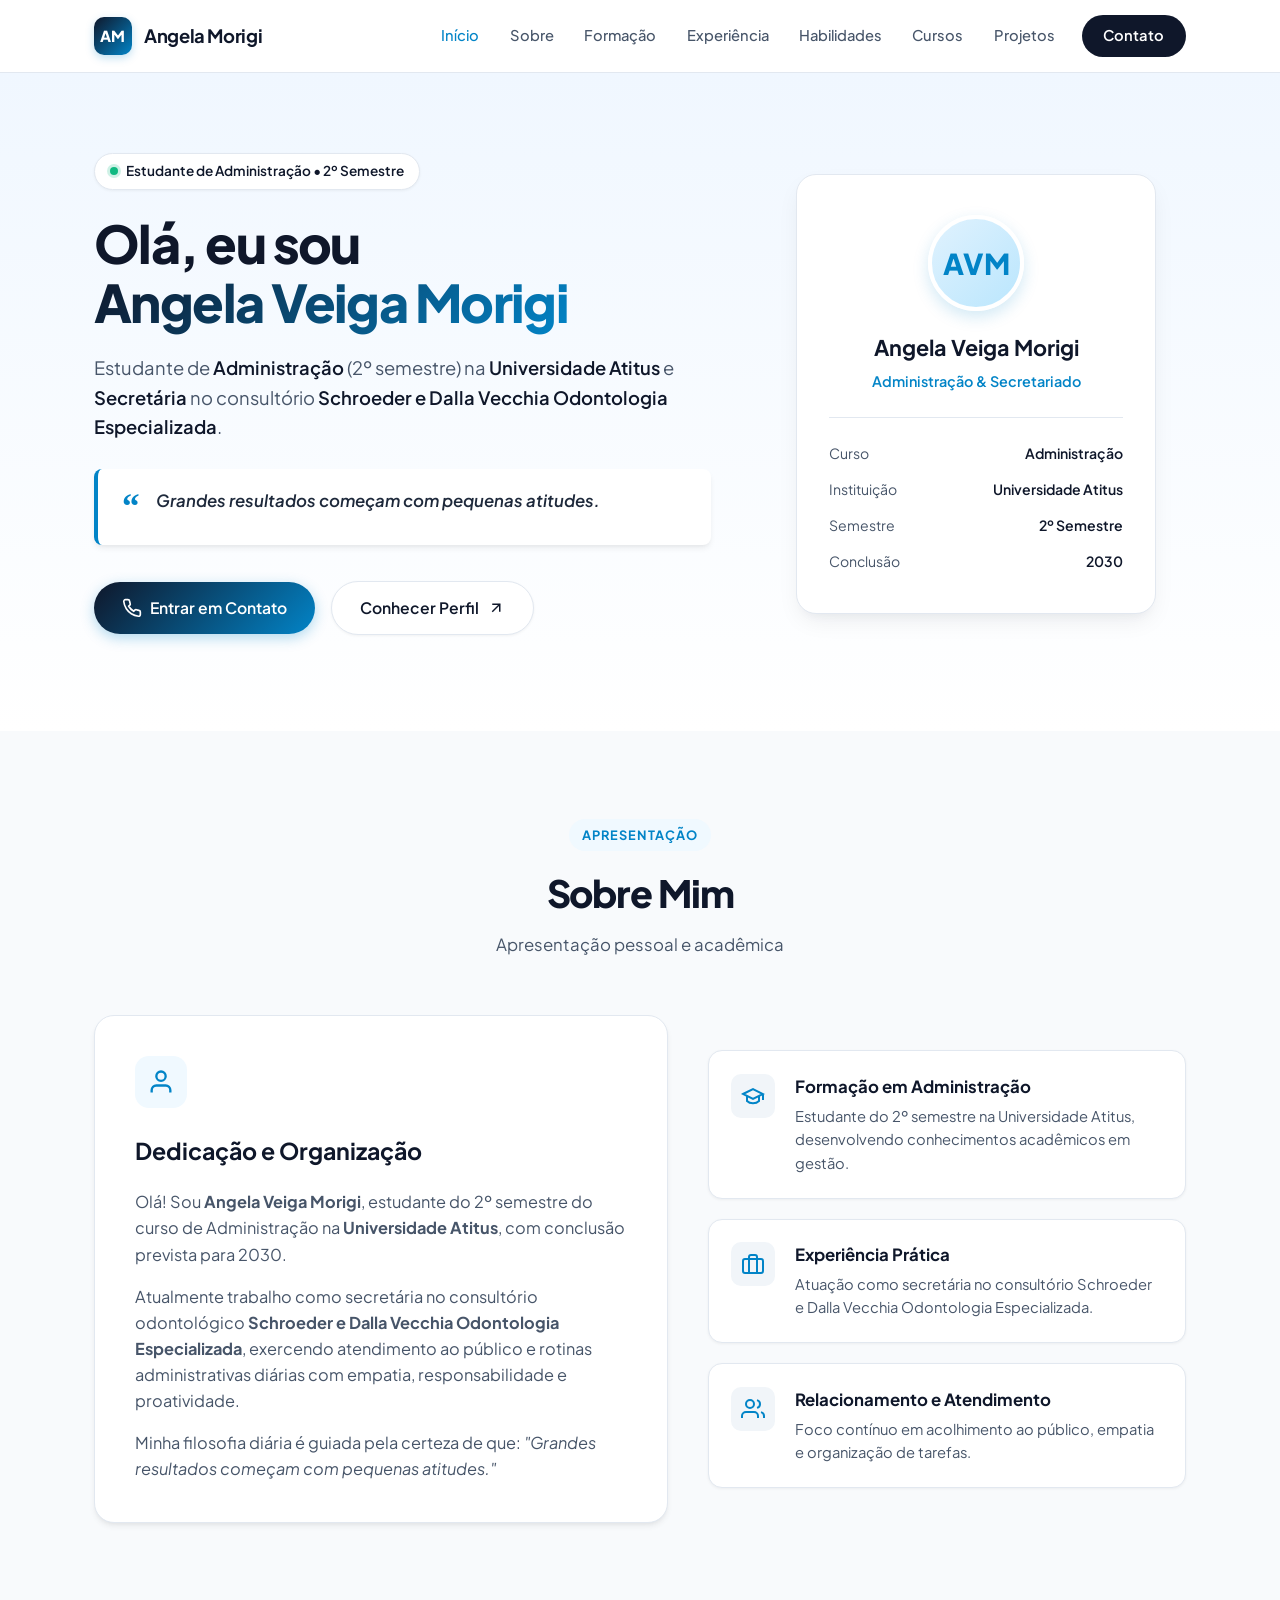
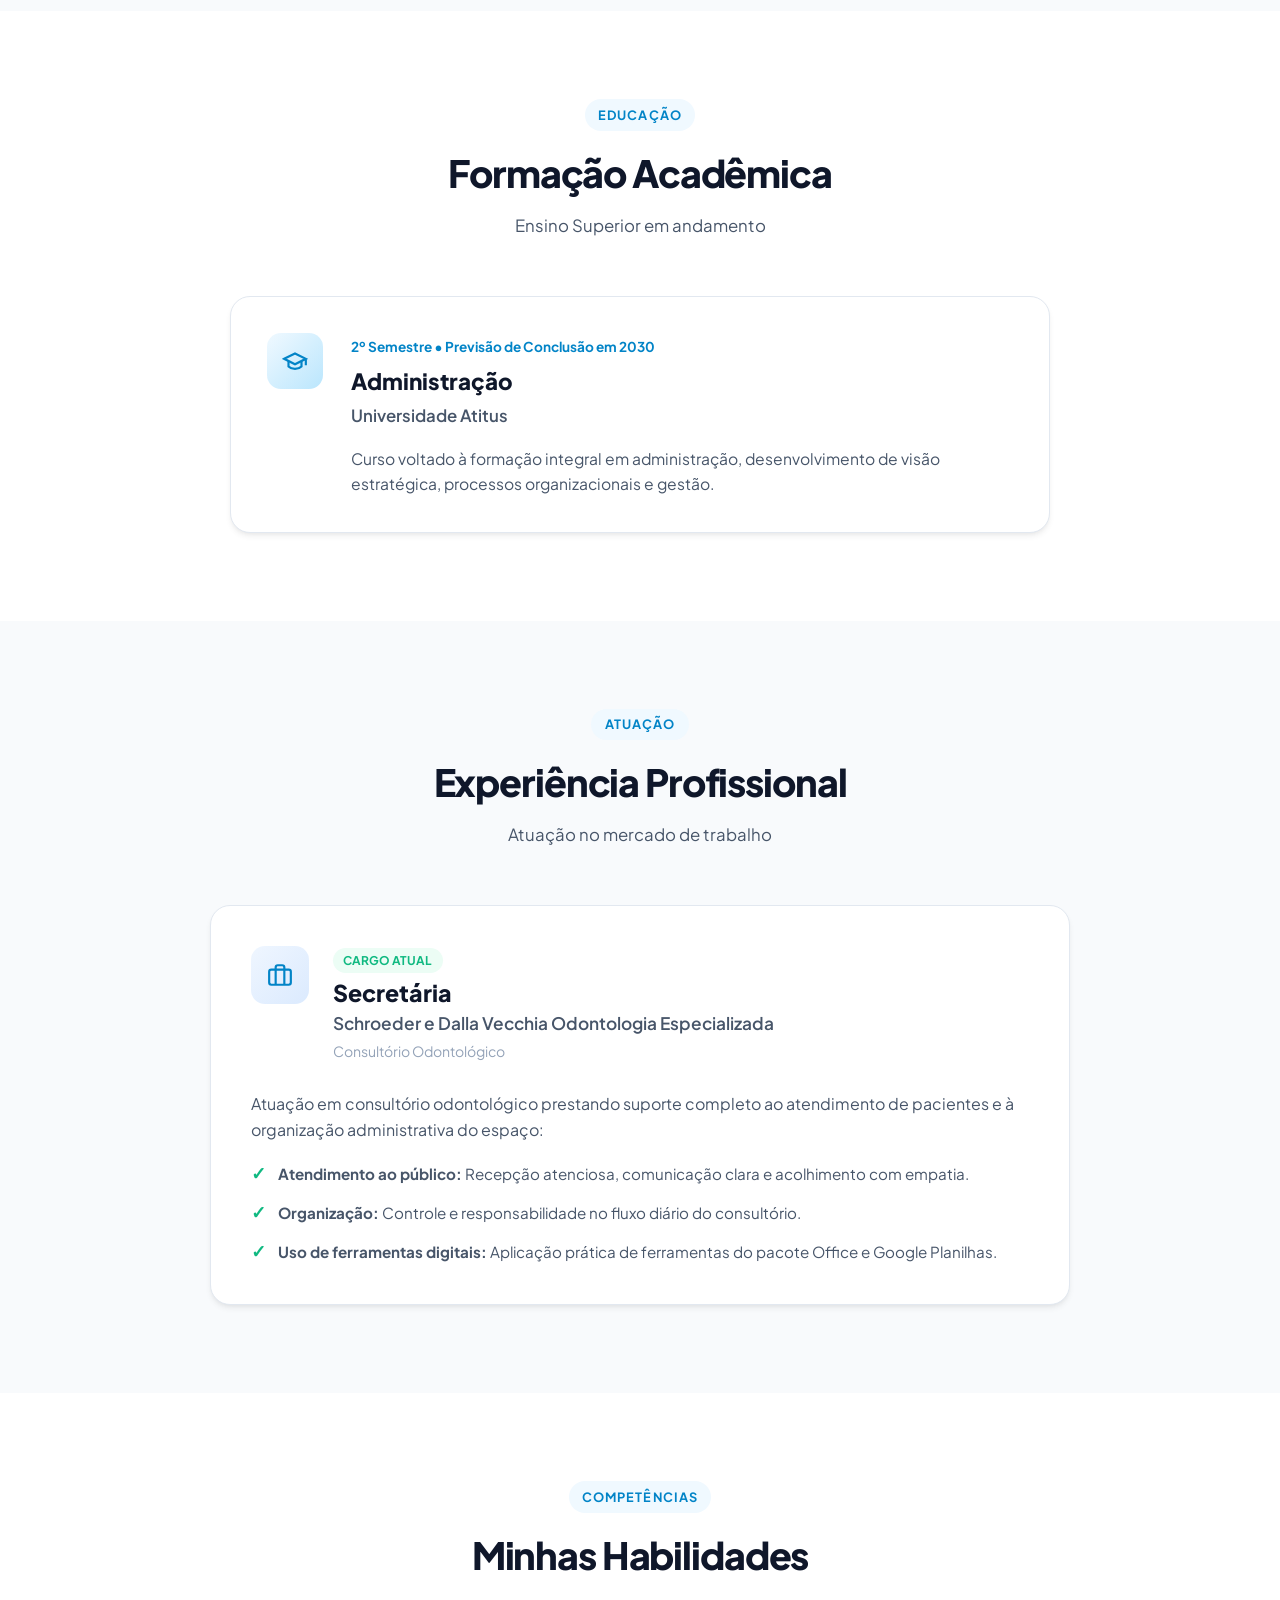
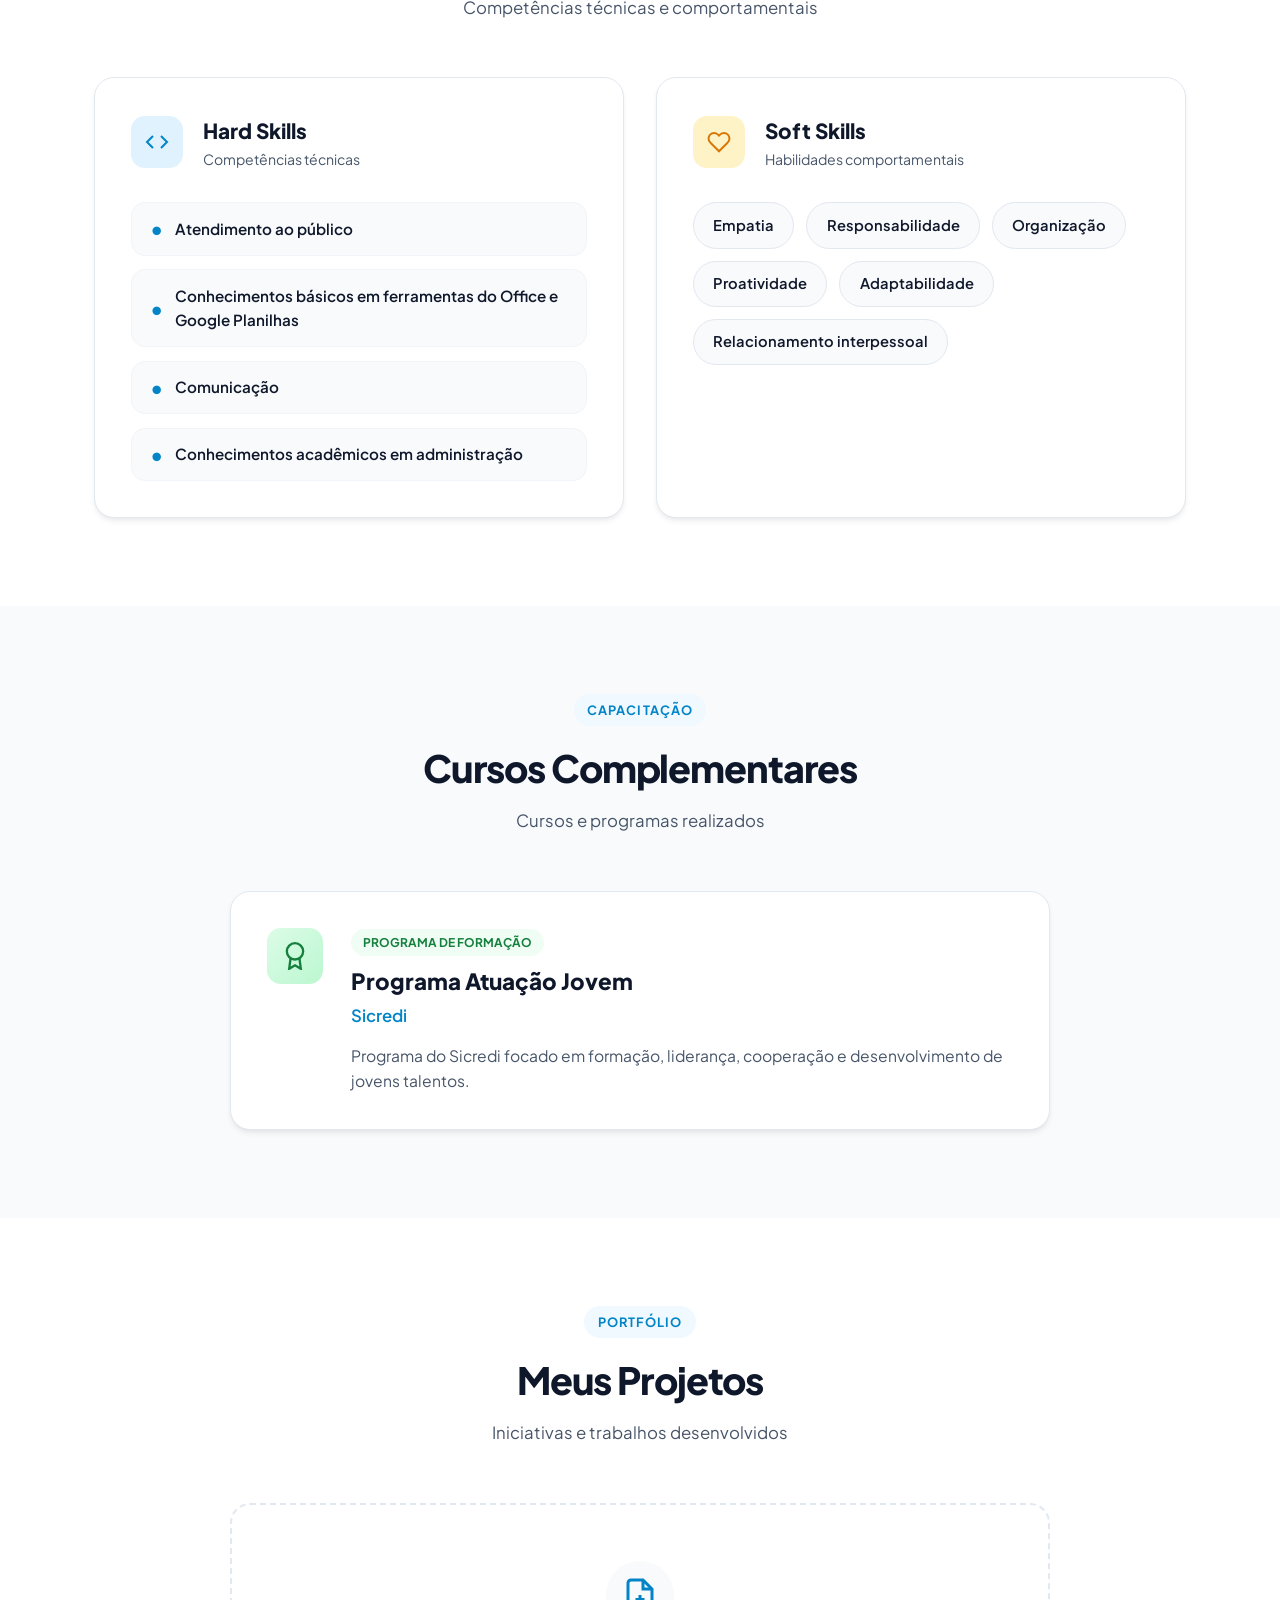
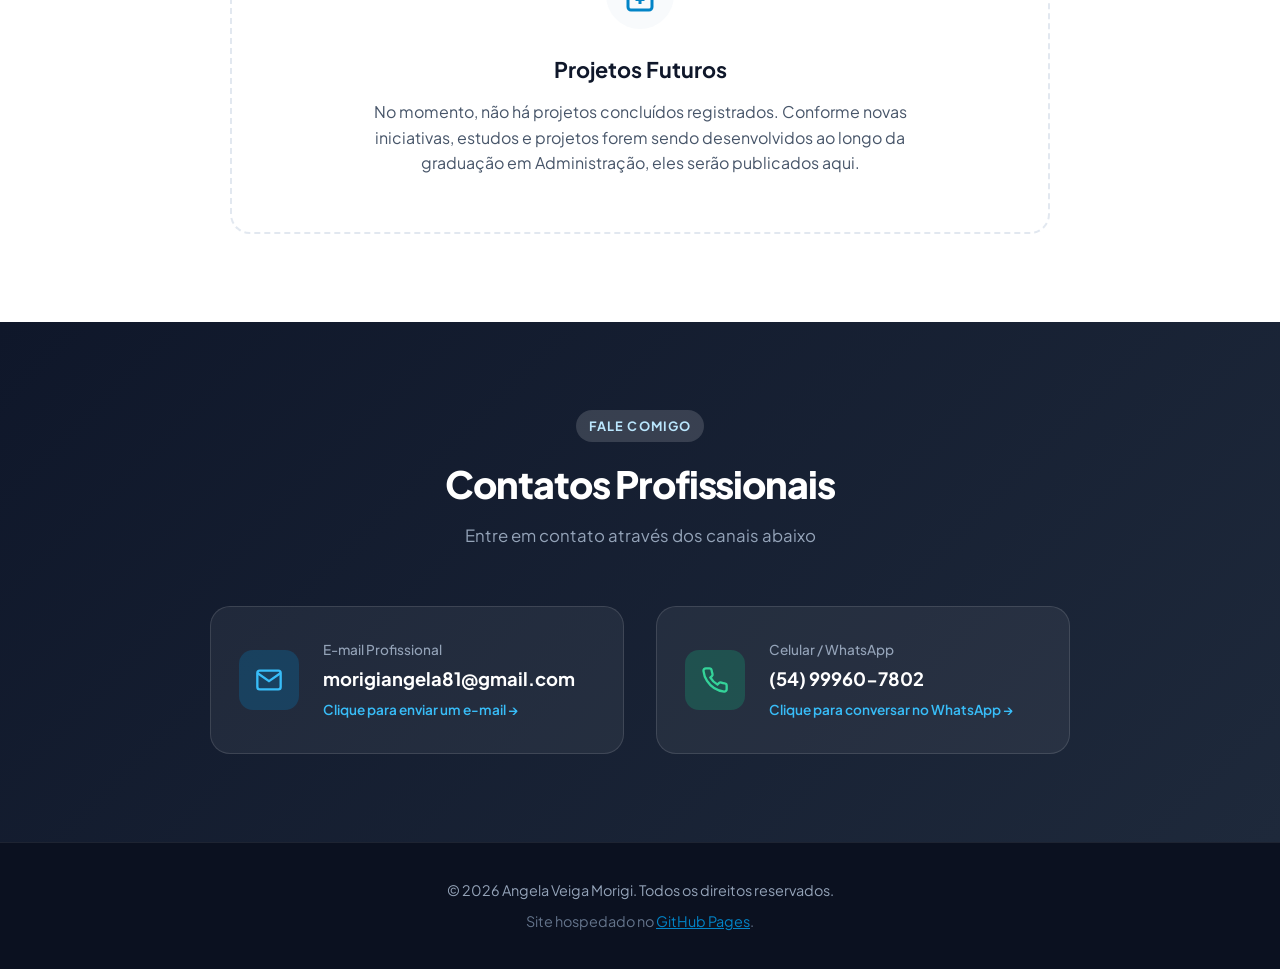
==== commit d31b7552: "Refina textos estritamente conforme spec.md e aprimora usabilidade mobile" ====
--- a/index.html
+++ b/index.html
@@ -3,7 +3,7 @@
 <head>
   <meta charset="UTF-8">
   <meta name="viewport" content="width=device-width, initial-scale=1.0">
-  <meta name="description" content="Site Pessoal de Angela Veiga Morigi - Estudante de Administração e Secretária. Conheça minha trajetória acadêmica, experiências e contatos.">
+  <meta name="description" content="Site Pessoal de Angela Veiga Morigi - Estudante de Administração e Secretária. Conheça minha formação acadêmica, experiências e contatos profissionais.">
   <meta name="author" content="Angela Veiga Morigi">
   <title>Angela Veiga Morigi | Site Pessoal</title>
 
@@ -19,21 +19,19 @@
   <!-- CABEÇALHO / NAVBAR -->
   <header class="navbar" id="navbar">
     <div class="nav-container">
-      <a href="#inicio" class="nav-brand">
+      <a href="#inicio" class="nav-brand" aria-label="Ir para o início">
         <span class="brand-initials">AM</span>
         <span class="brand-name">Angela Morigi</span>
       </a>
 
       <!-- Botão Menu Mobile -->
-      <button class="mobile-menu-btn" id="mobileMenuBtn" aria-label="Abrir menu de navegação">
-        <svg class="menu-icon" viewBox="0 0 24 24" width="24" height="24" stroke="currentColor" stroke-width="2" fill="none">
-          <line x1="3" y1="12" x2="21" y2="12"></line>
-          <line x1="3" y1="6" x2="21" y2="6"></line>
-          <line x1="3" y1="18" x2="21" y2="18"></line>
-        </svg>
+      <button class="mobile-menu-btn" id="mobileMenuBtn" aria-label="Abrir menu de navegação" aria-expanded="false">
+        <span class="hamburger-bar"></span>
+        <span class="hamburger-bar"></span>
+        <span class="hamburger-bar"></span>
       </button>
 
-      <nav class="nav-links" id="navLinks">
+      <nav class="nav-links" id="navLinks" role="navigation">
         <a href="#inicio" class="nav-link active">Início</a>
         <a href="#sobre" class="nav-link">Sobre</a>
         <a href="#formacao" class="nav-link">Formação</a>
@@ -59,24 +57,24 @@
             <span class="highlight-text">Angela Veiga Morigi</span>
           </h1>
           <p class="hero-subtitle">
-            Secretária no consultório <strong>Schroeder e Dalla Vecchia Odontologia Especializada</strong> e graduanda na <strong>Universidade Atitus</strong>.
+            Estudante de <strong>Administração</strong> (2º semestre) na <strong>Universidade Atitus</strong> e <strong>Secretária</strong> no consultório <strong>Schroeder e Dalla Vecchia Odontologia Especializada</strong>.
           </p>
 
           <div class="quote-card">
-            <div class="quote-icon">“</div>
+            <div class="quote-icon" aria-hidden="true">“</div>
             <p class="quote-text">Grandes resultados começam com pequenas atitudes.</p>
           </div>
 
           <div class="hero-actions">
             <a href="#contato" class="btn btn-primary">
-              <svg width="20" height="20" viewBox="0 0 24 24" fill="none" stroke="currentColor" stroke-width="2">
+              <svg width="20" height="20" viewBox="0 0 24 24" fill="none" stroke="currentColor" stroke-width="2" aria-hidden="true">
                 <path d="M22 16.92v3a2 2 0 0 1-2.18 2 19.79 19.79 0 0 1-8.63-3.07 19.5 19.5 0 0 1-6-6 19.79 19.79 0 0 1-3.07-8.67A2 2 0 0 1 4.11 2h3a2 2 0 0 1 2 1.72 12.84 12.84 0 0 0 .7 2.81 2 2 0 0 1-.45 2.11L8.09 9.91a16 16 0 0 0 6 6l1.27-1.27a2 2 0 0 1 2.11-.45 12.84 12.84 0 0 0 2.81.7A2 2 0 0 1 22 16.92z"></path>
               </svg>
               Entrar em Contato
             </a>
             <a href="#sobre" class="btn btn-secondary">
-              Conhecer Trajetória
-              <svg width="18" height="18" viewBox="0 0 24 24" fill="none" stroke="currentColor" stroke-width="2">
+              Conhecer Perfil
+              <svg width="18" height="18" viewBox="0 0 24 24" fill="none" stroke="currentColor" stroke-width="2" aria-hidden="true">
                 <line x1="7" y1="17" x2="17" y2="7"></line>
                 <polyline points="7 7 17 7 17 17"></polyline>
               </svg>
@@ -89,23 +87,27 @@
             <div class="avatar-circle">
               <span>AVM</span>
             </div>
-            <h3 class="profile-card-name">Angela Veiga Morigi</h3>
-            <p class="profile-card-role">Administração & Atendimento</p>
+            <h2 class="profile-card-name">Angela Veiga Morigi</h2>
+            <p class="profile-card-role">Administração & Secretariado</p>
 
             <div class="profile-divider"></div>
 
             <div class="profile-meta-list">
+              <div class="meta-item">
+                <span class="meta-label">Curso</span>
+                <span class="meta-val">Administração</span>
+              </div>
               <div class="meta-item">
                 <span class="meta-label">Instituição</span>
                 <span class="meta-val">Universidade Atitus</span>
               </div>
               <div class="meta-item">
-                <span class="meta-label">Previsão</span>
-                <span class="meta-val">Conclusão em 2030</span>
+                <span class="meta-label">Semestre</span>
+                <span class="meta-val">2º Semestre</span>
               </div>
               <div class="meta-item">
-                <span class="meta-label">Localização</span>
-                <span class="meta-val">Passo Fundo / RS</span>
+                <span class="meta-label">Conclusão</span>
+                <span class="meta-val">2030</span>
               </div>
             </div>
           </div>
@@ -117,58 +119,61 @@
     <section class="section section-light" id="sobre">
       <div class="container">
         <div class="section-header">
-          <span class="section-tag">Perfil</span>
+          <span class="section-tag">Apresentação</span>
           <h2 class="section-title">Sobre Mim</h2>
-          <p class="section-description">Apresentação pessoal e foco de desenvolvimento profissional</p>
+          <p class="section-description">Apresentação pessoal e acadêmica</p>
         </div>
 
         <div class="about-grid">
           <div class="about-card main-about">
             <div class="card-icon-box">
-              <svg width="28" height="28" viewBox="0 0 24 24" fill="none" stroke="currentColor" stroke-width="2">
+              <svg width="28" height="28" viewBox="0 0 24 24" fill="none" stroke="currentColor" stroke-width="2" aria-hidden="true">
                 <path d="M20 21v-2a4 4 0 0 0-4-4H8a4 4 0 0 0-4 4v2"></path>
                 <circle cx="12" cy="7" r="4"></circle>
               </svg>
             </div>
-            <h3>Dedicação e Aprendizado Contínuo</h3>
+            <h3>Dedicação e Organização</h3>
             <p>
-              Sou <strong>Angela Veiga Morigi</strong>, estudante do 2º semestre do curso de Bacharelado em Administração na Universidade Atitus. Atualmente, atuo como secretária no consultório <em>Schroeder e Dalla Vecchia Odontologia Especializada</em>, onde exerço atendimento ao público e funções organizacionais diárias.
+              Olá! Sou <strong>Angela Veiga Morigi</strong>, estudante do 2º semestre do curso de Administração na <strong>Universidade Atitus</strong>, com conclusão prevista para 2030.
             </p>
             <p>
-              Acredito que pequenas atitudes cotidianas — como pontualidade, comunicação clara e empatia — são os pilares para construir grandes resultados tanto no ambiente acadêmico quanto profissional.
+              Atualmente trabalho como secretária no consultório odontológico <strong>Schroeder e Dalla Vecchia Odontologia Especializada</strong>, exercendo atendimento ao público e rotinas administrativas diárias com empatia, responsabilidade e proatividade.
+            </p>
+            <p>
+              Minha filosofia diária é guiada pela certeza de que: <em>"Grandes resultados começam com pequenas atitudes."</em>
             </p>
           </div>
 
           <div class="about-highlights">
             <div class="highlight-item">
               <div class="hi-icon">
-                <svg width="24" height="24" viewBox="0 0 24 24" fill="none" stroke="currentColor" stroke-width="2">
+                <svg width="24" height="24" viewBox="0 0 24 24" fill="none" stroke="currentColor" stroke-width="2" aria-hidden="true">
                   <path d="M22 10v6M2 10l10-5 10 5-10 5z"></path>
                   <path d="M6 12v5c3 3 9 3 12 0v-5"></path>
                 </svg>
               </div>
               <div>
-                <h4>Graduação em Andamento</h4>
-                <p>Construção contínua de fundamentos em gestão, finanças e processos administrativos.</p>
+                <h4>Formação em Administração</h4>
+                <p>Estudante do 2º semestre na Universidade Atitus, desenvolvendo conhecimentos acadêmicos em gestão.</p>
               </div>
             </div>
 
             <div class="highlight-item">
               <div class="hi-icon">
-                <svg width="24" height="24" viewBox="0 0 24 24" fill="none" stroke="currentColor" stroke-width="2">
+                <svg width="24" height="24" viewBox="0 0 24 24" fill="none" stroke="currentColor" stroke-width="2" aria-hidden="true">
                   <rect x="2" y="7" width="20" height="14" rx="2" ry="2"></rect>
                   <path d="M16 21V5a2 2 0 0 0-2-2h-4a2 2 0 0 0-2 2v16"></path>
                 </svg>
               </div>
               <div>
-                <h4>Vivência Prática</h4>
-                <p>Atuação direta com atendimento humanizado a pacientes e rotinas de consultório.</p>
+                <h4>Experiência Prática</h4>
+                <p>Atuação como secretária no consultório Schroeder e Dalla Vecchia Odontologia Especializada.</p>
               </div>
             </div>
 
             <div class="highlight-item">
               <div class="hi-icon">
-                <svg width="24" height="24" viewBox="0 0 24 24" fill="none" stroke="currentColor" stroke-width="2">
+                <svg width="24" height="24" viewBox="0 0 24 24" fill="none" stroke="currentColor" stroke-width="2" aria-hidden="true">
                   <path d="M17 21v-2a4 4 0 0 0-4-4H5a4 4 0 0 0-4 4v2"></path>
                   <circle cx="9" cy="7" r="4"></circle>
                   <path d="M23 21v-2a4 4 0 0 0-3-3.87"></path>
@@ -176,8 +181,8 @@
                 </svg>
               </div>
               <div>
-                <h4>Habilidades Interpessoais</h4>
-                <p>Foco constante em empatia, responsabilidade e relacionamento em equipe.</p>
+                <h4>Relacionamento e Atendimento</h4>
+                <p>Foco contínuo em acolhimento ao público, empatia e organização de tarefas.</p>
               </div>
             </div>
           </div>
@@ -191,27 +196,23 @@
         <div class="section-header">
           <span class="section-tag">Educação</span>
           <h2 class="section-title">Formação Acadêmica</h2>
-          <p class="section-description">Base teórica e desenvolvimento universitário</p>
+          <p class="section-description">Ensino Superior em andamento</p>
         </div>
 
         <div class="timeline-container">
           <div class="timeline-card">
             <div class="timeline-badge">
-              <svg width="24" height="24" viewBox="0 0 24 24" fill="none" stroke="currentColor" stroke-width="2">
+              <svg width="26" height="26" viewBox="0 0 24 24" fill="none" stroke="currentColor" stroke-width="2" aria-hidden="true">
                 <path d="M22 10v6M2 10l10-5 10 5-10 5z"></path>
                 <path d="M6 12v5c3 3 9 3 12 0v-5"></path>
               </svg>
             </div>
             <div class="timeline-content">
-              <div class="timeline-header">
-                <div>
-                  <span class="timeline-period">Em andamento • 2º Semestre (Previsão de Conclusão: 2030)</span>
-                  <h3 class="timeline-title">Bacharelado em Administração</h3>
-                  <h4 class="timeline-subtitle">Universidade Atitus</h4>
-                </div>
-              </div>
+              <span class="timeline-period">2º Semestre • Previsão de Conclusão em 2030</span>
+              <h3 class="timeline-title">Administração</h3>
+              <h4 class="timeline-subtitle">Universidade Atitus</h4>
               <p class="timeline-text">
-                Formação com foco no aprendizado de planejamento estratégico, rotinas administrativas, gestão empresarial e competências comportamentais necessárias para liderar e organizar processos.
+                Curso voltado à formação integral em administração, desenvolvimento de visão estratégica, processos organizacionais e gestão.
               </p>
             </div>
           </div>
@@ -223,16 +224,16 @@
     <section class="section section-light" id="experiencia">
       <div class="container">
         <div class="section-header">
-          <span class="section-tag">Trajetória</span>
+          <span class="section-tag">Atuação</span>
           <h2 class="section-title">Experiência Profissional</h2>
-          <p class="section-description">Atuação no mercado e aplicação prática de habilidades</p>
+          <p class="section-description">Atuação no mercado de trabalho</p>
         </div>
 
         <div class="experience-grid">
           <div class="experience-card">
             <div class="exp-header">
               <div class="exp-icon">
-                <svg width="26" height="26" viewBox="0 0 24 24" fill="none" stroke="currentColor" stroke-width="2">
+                <svg width="26" height="26" viewBox="0 0 24 24" fill="none" stroke="currentColor" stroke-width="2" aria-hidden="true">
                   <rect x="2" y="7" width="20" height="14" rx="2" ry="2"></rect>
                   <path d="M16 21V5a2 2 0 0 0-2-2h-4a2 2 0 0 0-2 2v16"></path>
                 </svg>
@@ -247,20 +248,20 @@
 
             <div class="exp-body">
               <p class="exp-desc">
-                Responsável pelo suporte administrativo geral, garantindo um ambiente organizado e uma experiência acolhedora para os pacientes:
+                Atuação em consultório odontológico prestando suporte completo ao atendimento de pacientes e à organização administrativa do espaço:
               </p>
               <ul class="exp-points">
                 <li>
                   <span class="check-bullet">✓</span>
-                  <span><strong>Atendimento ao público:</strong> Recepção e acolhimento humanizado de pacientes, prezando pela empatia e boa comunicação.</span>
+                  <span><strong>Atendimento ao público:</strong> Recepção atenciosa, comunicação clara e acolhimento com empatia.</span>
                 </li>
                 <li>
                   <span class="check-bullet">✓</span>
-                  <span><strong>Rotina de escritório:</strong> Organização diária de tarefas, agendamentos e suporte aos profissionais do consultório.</span>
+                  <span><strong>Organização:</strong> Controle e responsabilidade no fluxo diário do consultório.</span>
                 </li>
                 <li>
                   <span class="check-bullet">✓</span>
-                  <span><strong>Uso de ferramentas digitais:</strong> Aplicação de ferramentas de escritório e planilhas para controle das atividades.</span>
+                  <span><strong>Uso de ferramentas digitais:</strong> Aplicação prática de ferramentas do pacote Office e Google Planilhas.</span>
                 </li>
               </ul>
             </div>
@@ -275,7 +276,7 @@
         <div class="section-header">
           <span class="section-tag">Competências</span>
           <h2 class="section-title">Minhas Habilidades</h2>
-          <p class="section-description">Conjunto de competências técnicas e comportamentais</p>
+          <p class="section-description">Competências técnicas e comportamentais</p>
         </div>
 
         <div class="skills-grid">
@@ -283,40 +284,33 @@
           <div class="skills-card">
             <div class="skills-card-header">
               <div class="skills-type-icon hard-icon">
-                <svg width="24" height="24" viewBox="0 0 24 24" fill="none" stroke="currentColor" stroke-width="2">
+                <svg width="24" height="24" viewBox="0 0 24 24" fill="none" stroke="currentColor" stroke-width="2" aria-hidden="true">
                   <polyline points="16 18 22 12 16 6"></polyline>
                   <polyline points="8 6 2 12 8 18"></polyline>
                 </svg>
               </div>
               <div>
                 <h3 class="skills-title">Hard Skills</h3>
-                <p class="skills-subtitle">Competências técnicas e ferramentas</p>
+                <p class="skills-subtitle">Competências técnicas</p>
               </div>
             </div>
 
             <div class="skills-list">
               <div class="skill-item">
-                <div class="skill-info">
-                  <span class="skill-name">Atendimento ao público</span>
-                </div>
-              </div>
-
+                <span class="skill-bullet">•</span>
+                <span class="skill-name">Atendimento ao público</span>
+              </div>
               <div class="skill-item">
-                <div class="skill-info">
-                  <span class="skill-name">Ferramentas Office & Google Planilhas</span>
-                </div>
-              </div>
-
+                <span class="skill-bullet">•</span>
+                <span class="skill-name">Conhecimentos básicos em ferramentas do Office e Google Planilhas</span>
+              </div>
               <div class="skill-item">
-                <div class="skill-info">
-                  <span class="skill-name">Comunicação profissional</span>
-                </div>
-              </div>
-
+                <span class="skill-bullet">•</span>
+                <span class="skill-name">Comunicação</span>
+              </div>
               <div class="skill-item">
-                <div class="skill-info">
-                  <span class="skill-name">Conhecimentos acadêmicos em Administração</span>
-                </div>
+                <span class="skill-bullet">•</span>
+                <span class="skill-name">Conhecimentos acadêmicos em administração</span>
               </div>
             </div>
           </div>
@@ -325,13 +319,13 @@
           <div class="skills-card">
             <div class="skills-card-header">
               <div class="skills-type-icon soft-icon">
-                <svg width="24" height="24" viewBox="0 0 24 24" fill="none" stroke="currentColor" stroke-width="2">
+                <svg width="24" height="24" viewBox="0 0 24 24" fill="none" stroke="currentColor" stroke-width="2" aria-hidden="true">
                   <path d="M20.84 4.61a5.5 5.5 0 0 0-7.78 0L12 5.67l-1.06-1.06a5.5 5.5 0 0 0-7.78 7.78l1.06 1.06L12 21.23l7.78-7.78 1.06-1.06a5.5 5.5 0 0 0 0-7.78z"></path>
                 </svg>
               </div>
               <div>
                 <h3 class="skills-title">Soft Skills</h3>
-                <p class="skills-subtitle">Competências comportamentais e atitudes</p>
+                <p class="skills-subtitle">Habilidades comportamentais</p>
               </div>
             </div>
 
@@ -341,7 +335,7 @@
               <span class="skill-tag">Organização</span>
               <span class="skill-tag">Proatividade</span>
               <span class="skill-tag">Adaptabilidade</span>
-              <span class="skill-tag">Relacionamento Interpessoal</span>
+              <span class="skill-tag">Relacionamento interpessoal</span>
             </div>
           </div>
         </div>
@@ -352,25 +346,25 @@
     <section class="section section-light" id="cursos">
       <div class="container">
         <div class="section-header">
-          <span class="section-tag">Desenvolvimento</span>
+          <span class="section-tag">Capacitação</span>
           <h2 class="section-title">Cursos Complementares</h2>
-          <p class="section-description">Capacitações e programas de formação</p>
+          <p class="section-description">Cursos e programas realizados</p>
         </div>
 
         <div class="courses-grid">
           <div class="course-card">
             <div class="course-icon">
-              <svg width="28" height="28" viewBox="0 0 24 24" fill="none" stroke="currentColor" stroke-width="2">
+              <svg width="28" height="28" viewBox="0 0 24 24" fill="none" stroke="currentColor" stroke-width="2" aria-hidden="true">
                 <circle cx="12" cy="8" r="7"></circle>
                 <polyline points="8.21 13.89 7 23 12 20 17 23 15.79 13.88"></polyline>
               </svg>
             </div>
             <div class="course-details">
-              <span class="course-tag">Programa de Capacitação</span>
+              <span class="course-tag">Programa de Formação</span>
               <h3 class="course-title">Programa Atuação Jovem</h3>
               <h4 class="course-institution">Sicredi</h4>
               <p class="course-desc">
-                Programa focado no desenvolvimento de competências cidadãs, cooperativas, financeiras e profissionais voltado para jovens em início de carreira.
+                Programa do Sicredi focado em formação, liderança, cooperação e desenvolvimento de jovens talentos.
               </p>
             </div>
           </div>
@@ -390,16 +384,16 @@
         <div class="projects-container">
           <div class="empty-projects-card">
             <div class="empty-icon-box">
-              <svg width="36" height="36" viewBox="0 0 24 24" fill="none" stroke="currentColor" stroke-width="2">
+              <svg width="36" height="36" viewBox="0 0 24 24" fill="none" stroke="currentColor" stroke-width="2" aria-hidden="true">
                 <path d="M14 2H6a2 2 0 0 0-2 2v16a2 2 0 0 0 2 2h12a2 2 0 0 0 2-2V8z"></path>
                 <polyline points="14 2 14 8 20 8"></polyline>
                 <line x1="12" y1="18" x2="12" y2="12"></line>
                 <line x1="9" y1="15" x2="15" y2="15"></line>
               </svg>
             </div>
-            <h3>Projetos em Construção</h3>
+            <h3>Projetos Futuros</h3>
             <p>
-              Atualmente no segundo semestre da graduação em Administração, estou desenvolvendo novos estudos e iniciativas acadêmicas. Em breve, os principais projetos e estudos de caso serão disponibilizados nesta seção.
+              No momento, não há projetos concluídos registrados. Conforme novas iniciativas, estudos e projetos forem sendo desenvolvidos ao longo da graduação em Administração, eles serão publicados aqui.
             </p>
           </div>
         </div>
@@ -410,16 +404,16 @@
     <section class="section section-contact" id="contato">
       <div class="container">
         <div class="section-header section-header-white">
-          <span class="section-tag section-tag-light">Vamos Conversar?</span>
+          <span class="section-tag section-tag-light">Fale Comigo</span>
           <h2 class="section-title">Contatos Profissionais</h2>
-          <p class="section-description">Fique à vontade para entrar em contato comigo através dos canais abaixo</p>
+          <p class="section-description">Entre em contato através dos canais abaixo</p>
         </div>
 
         <div class="contact-cards-grid">
           <!-- CARD EMAIL -->
-          <a href="mailto:morigiangela81@gmail.com" class="contact-card" title="Enviar E-mail para Angela">
+          <a href="mailto:morigiangela81@gmail.com" class="contact-card" title="Enviar e-mail para morigiangela81@gmail.com">
             <div class="contact-card-icon">
-              <svg width="28" height="28" viewBox="0 0 24 24" fill="none" stroke="currentColor" stroke-width="2">
+              <svg width="28" height="28" viewBox="0 0 24 24" fill="none" stroke="currentColor" stroke-width="2" aria-hidden="true">
                 <path d="M4 4h16c1.1 0 2 .9 2 2v12c0 1.1-.9 2-2 2H4c-1.1 0-2-.9-2-2V6c0-1.1.9-2 2-2z"></path>
                 <polyline points="22,6 12,13 2,6"></polyline>
               </svg>
@@ -427,21 +421,21 @@
             <div class="contact-card-info">
               <span class="contact-type">E-mail Profissional</span>
               <strong class="contact-value">morigiangela81@gmail.com</strong>
-              <span class="contact-cta-hint">Clique para enviar mensagem →</span>
+              <span class="contact-cta-hint">Clique para enviar um e-mail →</span>
             </div>
           </a>
 
           <!-- CARD WHATSAPP / TELEFONE -->
-          <a href="https://wa.me/5554999607802?text=Ol%C3%A1%2C%20Angela!%20Vim%20pelo%20seu%20site%20pessoal." target="_blank" rel="noopener noreferrer" class="contact-card" title="Abrir conversa no WhatsApp com Angela">
+          <a href="https://wa.me/5554999607802?text=Ol%C3%A1%2C%20Angela!%20Vim%20pelo%20seu%20site%20pessoal." target="_blank" rel="noopener noreferrer" class="contact-card" title="Conversar no WhatsApp">
             <div class="contact-card-icon whatsapp-icon">
-              <svg width="28" height="28" viewBox="0 0 24 24" fill="none" stroke="currentColor" stroke-width="2">
+              <svg width="28" height="28" viewBox="0 0 24 24" fill="none" stroke="currentColor" stroke-width="2" aria-hidden="true">
                 <path d="M22 16.92v3a2 2 0 0 1-2.18 2 19.79 19.79 0 0 1-8.63-3.07 19.5 19.5 0 0 1-6-6 19.79 19.79 0 0 1-3.07-8.67A2 2 0 0 1 4.11 2h3a2 2 0 0 1 2 1.72 12.84 12.84 0 0 0 .7 2.81 2 2 0 0 1-.45 2.11L8.09 9.91a16 16 0 0 0 6 6l1.27-1.27a2 2 0 0 1 2.11-.45 12.84 12.84 0 0 0 2.81.7A2 2 0 0 1 22 16.92z"></path>
               </svg>
             </div>
             <div class="contact-card-info">
-              <span class="contact-type">WhatsApp / Telefone</span>
+              <span class="contact-type">Celular / WhatsApp</span>
               <strong class="contact-value">(54) 99960-7802</strong>
-              <span class="contact-cta-hint">Clique para iniciar conversa →</span>
+              <span class="contact-cta-hint">Clique para conversar no WhatsApp →</span>
             </div>
           </a>
         </div>
@@ -456,7 +450,7 @@
         © 2026 Angela Veiga Morigi. Todos os direitos reservados.
       </p>
       <p class="footer-sub">
-        Site hospedado com <a href="https://pages.github.com/" target="_blank" rel="noopener noreferrer">GitHub Pages</a>.
+        Site hospedado no <a href="https://pages.github.com/" target="_blank" rel="noopener noreferrer">GitHub Pages</a>.
       </p>
     </div>
   </footer>
--- a/style.css
+++ b/style.css
@@ -1,18 +1,18 @@
 /* ==========================================================================
    SITE PESSOAL - ANGELA VEIGA MORIGI
-   Estilos CSS Modernos, Elegantes e Responsivos
+   Estilos CSS Modernos, Elegantes e 100% Responsivos
    ========================================================================== */
 
 :root {
-  --primary: #0f172a;        /* Azul marinho profundo / ardósia */
+  --primary: #0f172a;        /* Azul ardósia escuro / navy elegante */
   --primary-light: #1e293b;
-  --accent: #0284c7;         /* Azul refinado de destaque */
+  --accent: #0284c7;         /* Azul oceano refinado */
   --accent-hover: #0369a1;
   --accent-light: #f0f9ff;
   --accent-glow: rgba(2, 132, 199, 0.15);
   
   --text-main: #0f172a;
-  --text-muted: #64748b;
+  --text-muted: #475569;
   --text-light: #94a3b8;
   
   --bg-body: #ffffff;
@@ -24,7 +24,7 @@
   --shadow-sm: 0 1px 3px rgba(0, 0, 0, 0.05);
   --shadow-md: 0 4px 6px -1px rgba(0, 0, 0, 0.07), 0 2px 4px -2px rgba(0, 0, 0, 0.05);
   --shadow-lg: 0 10px 25px -5px rgba(15, 23, 42, 0.08), 0 8px 10px -6px rgba(15, 23, 42, 0.04);
-  --shadow-card-hover: 0 20px 30px -10px rgba(15, 23, 42, 0.12);
+  --shadow-card-hover: 0 16px 32px -8px rgba(15, 23, 42, 0.14);
 
   --radius-sm: 8px;
   --radius-md: 14px;
@@ -40,6 +40,7 @@
   box-sizing: border-box;
   margin: 0;
   padding: 0;
+  -webkit-tap-highlight-color: transparent;
 }
 
 html {
@@ -80,9 +81,9 @@
   position: sticky;
   top: 0;
   z-index: 1000;
-  background: rgba(255, 255, 255, 0.88);
-  backdrop-filter: blur(12px);
-  -webkit-backdrop-filter: blur(12px);
+  background: rgba(255, 255, 255, 0.94);
+  backdrop-filter: blur(14px);
+  -webkit-backdrop-filter: blur(14px);
   border-bottom: 1px solid var(--border-color);
   transition: var(--transition);
 }
@@ -119,6 +120,7 @@
   font-weight: 800;
   font-size: 0.95rem;
   letter-spacing: 0.02em;
+  box-shadow: 0 3px 8px rgba(2, 132, 199, 0.25);
 }
 
 .nav-links {
@@ -144,7 +146,7 @@
 .btn-nav-cta {
   background-color: var(--primary);
   color: #ffffff !important;
-  padding: 0.55rem 1.25rem !important;
+  padding: 0.55rem 1.35rem !important;
   border-radius: var(--radius-full);
   font-weight: 600;
   transition: var(--transition);
@@ -156,13 +158,42 @@
   box-shadow: 0 4px 12px rgba(2, 132, 199, 0.25);
 }
 
+/* BOTÃO HAMBÚRGUER MOBILE */
 .mobile-menu-btn {
   display: none;
   background: none;
   border: none;
-  color: var(--primary);
   cursor: pointer;
-  padding: 0.5rem;
+  width: 44px;
+  height: 44px;
+  padding: 10px;
+  flex-direction: column;
+  justify-content: space-around;
+  align-items: center;
+  border-radius: var(--radius-sm);
+  transition: var(--transition);
+}
+
+.hamburger-bar {
+  display: block;
+  width: 24px;
+  height: 2.5px;
+  background-color: var(--primary);
+  border-radius: 2px;
+  transition: var(--transition);
+}
+
+/* Animação do botão para 'X' quando aberto */
+.mobile-menu-btn.active .hamburger-bar:nth-child(1) {
+  transform: translateY(7px) rotate(45deg);
+}
+
+.mobile-menu-btn.active .hamburger-bar:nth-child(2) {
+  opacity: 0;
+}
+
+.mobile-menu-btn.active .hamburger-bar:nth-child(3) {
+  transform: translateY(-7px) rotate(-45deg);
 }
 
 /* ==========================================================================
@@ -196,7 +227,7 @@
 }
 
 .section-title {
-  font-size: 2.25rem;
+  font-size: clamp(1.85rem, 3.5vw, 2.35rem);
   font-weight: 800;
   color: var(--primary);
   letter-spacing: -0.03em;
@@ -220,7 +251,7 @@
 
 .hero-container {
   display: grid;
-  grid-template-columns: 1.2fr 0.8fr;
+  grid-template-columns: 1.25fr 0.85fr;
   align-items: center;
   gap: 3.5rem;
 }
@@ -231,7 +262,7 @@
   gap: 0.5rem;
   background: #ffffff;
   border: 1px solid var(--border-color);
-  padding: 0.4rem 0.9rem;
+  padding: 0.4rem 0.95rem;
   border-radius: var(--radius-full);
   font-size: 0.85rem;
   font-weight: 600;
@@ -250,7 +281,7 @@
 }
 
 .hero-title {
-  font-size: 3.25rem;
+  font-size: clamp(2.2rem, 5vw, 3.25rem);
   font-weight: 800;
   line-height: 1.15;
   letter-spacing: -0.03em;
@@ -265,7 +296,7 @@
 }
 
 .hero-subtitle {
-  font-size: 1.18rem;
+  font-size: 1.15rem;
   color: var(--text-muted);
   margin-bottom: 1.75rem;
   line-height: 1.6;
@@ -290,7 +321,7 @@
 }
 
 .quote-icon {
-  font-size: 2.5rem;
+  font-size: 2.2rem;
   line-height: 1;
   color: var(--accent);
   font-family: serif;
@@ -758,10 +789,13 @@
 .skills-list {
   display: flex;
   flex-direction: column;
-  gap: 0.9rem;
+  gap: 0.85rem;
 }
 
 .skill-item {
+  display: flex;
+  align-items: center;
+  gap: 0.75rem;
   background: var(--bg-light);
   border: 1px solid var(--border-light);
   padding: 0.85rem 1.15rem;
@@ -773,6 +807,13 @@
   background: #ffffff;
   border-color: var(--accent);
   box-shadow: var(--shadow-sm);
+}
+
+.skill-bullet {
+  color: var(--accent);
+  font-weight: 800;
+  font-size: 1.2rem;
+  line-height: 1;
 }
 
 .skill-name {
@@ -1057,13 +1098,9 @@
     margin-right: auto;
   }
 
-  .hero-title {
-    font-size: 2.75rem;
-  }
-
   .quote-card {
     text-align: left;
-    max-width: 500px;
+    max-width: 520px;
     margin-left: auto;
     margin-right: auto;
   }
@@ -1087,7 +1124,7 @@
 
 @media (max-width: 768px) {
   .mobile-menu-btn {
-    display: block;
+    display: flex;
   }
 
   .nav-links {
@@ -1098,10 +1135,24 @@
     background: #ffffff;
     border-bottom: 1px solid var(--border-color);
     flex-direction: column;
-    padding: 1.5rem;
-    gap: 1rem;
-    box-shadow: var(--shadow-lg);
+    padding: 1.5rem 1.25rem;
+    gap: 0.75rem;
+    box-shadow: 0 12px 24px rgba(0, 0, 0, 0.1);
+    max-height: calc(100vh - 72px);
+    overflow-y: auto;
     display: none;
+    animation: slideDown 0.25s ease-out;
+  }
+
+  @keyframes slideDown {
+    from {
+      opacity: 0;
+      transform: translateY(-8px);
+    }
+    to {
+      opacity: 1;
+      transform: translateY(0);
+    }
   }
 
   .nav-links.show {
@@ -1111,25 +1162,23 @@
   .nav-link {
     width: 100%;
     text-align: center;
-    padding: 0.75rem 0;
+    padding: 0.8rem 0;
     font-size: 1.05rem;
+    border-radius: var(--radius-sm);
+  }
+
+  .nav-link:hover {
+    background-color: var(--bg-light);
   }
 
   .btn-nav-cta {
     width: 100%;
     text-align: center;
-  }
-
-  .hero-title {
-    font-size: 2.25rem;
+    margin-top: 0.5rem;
   }
 
   .section {
     padding: 4rem 0;
-  }
-
-  .section-title {
-    font-size: 1.85rem;
   }
 
   .timeline-card,
@@ -1150,3 +1199,27 @@
     padding: 1.75rem;
   }
 }
+
+@media (max-width: 480px) {
+  .container {
+    padding: 0 1.15rem;
+  }
+
+  .hero-actions .btn {
+    width: 100%;
+  }
+
+  .about-card.main-about,
+  .experience-card,
+  .skills-card {
+    padding: 1.75rem 1.25rem;
+  }
+
+  .empty-projects-card {
+    padding: 2.5rem 1.25rem;
+  }
+
+  .contact-value {
+    font-size: 1.02rem;
+  }
+}
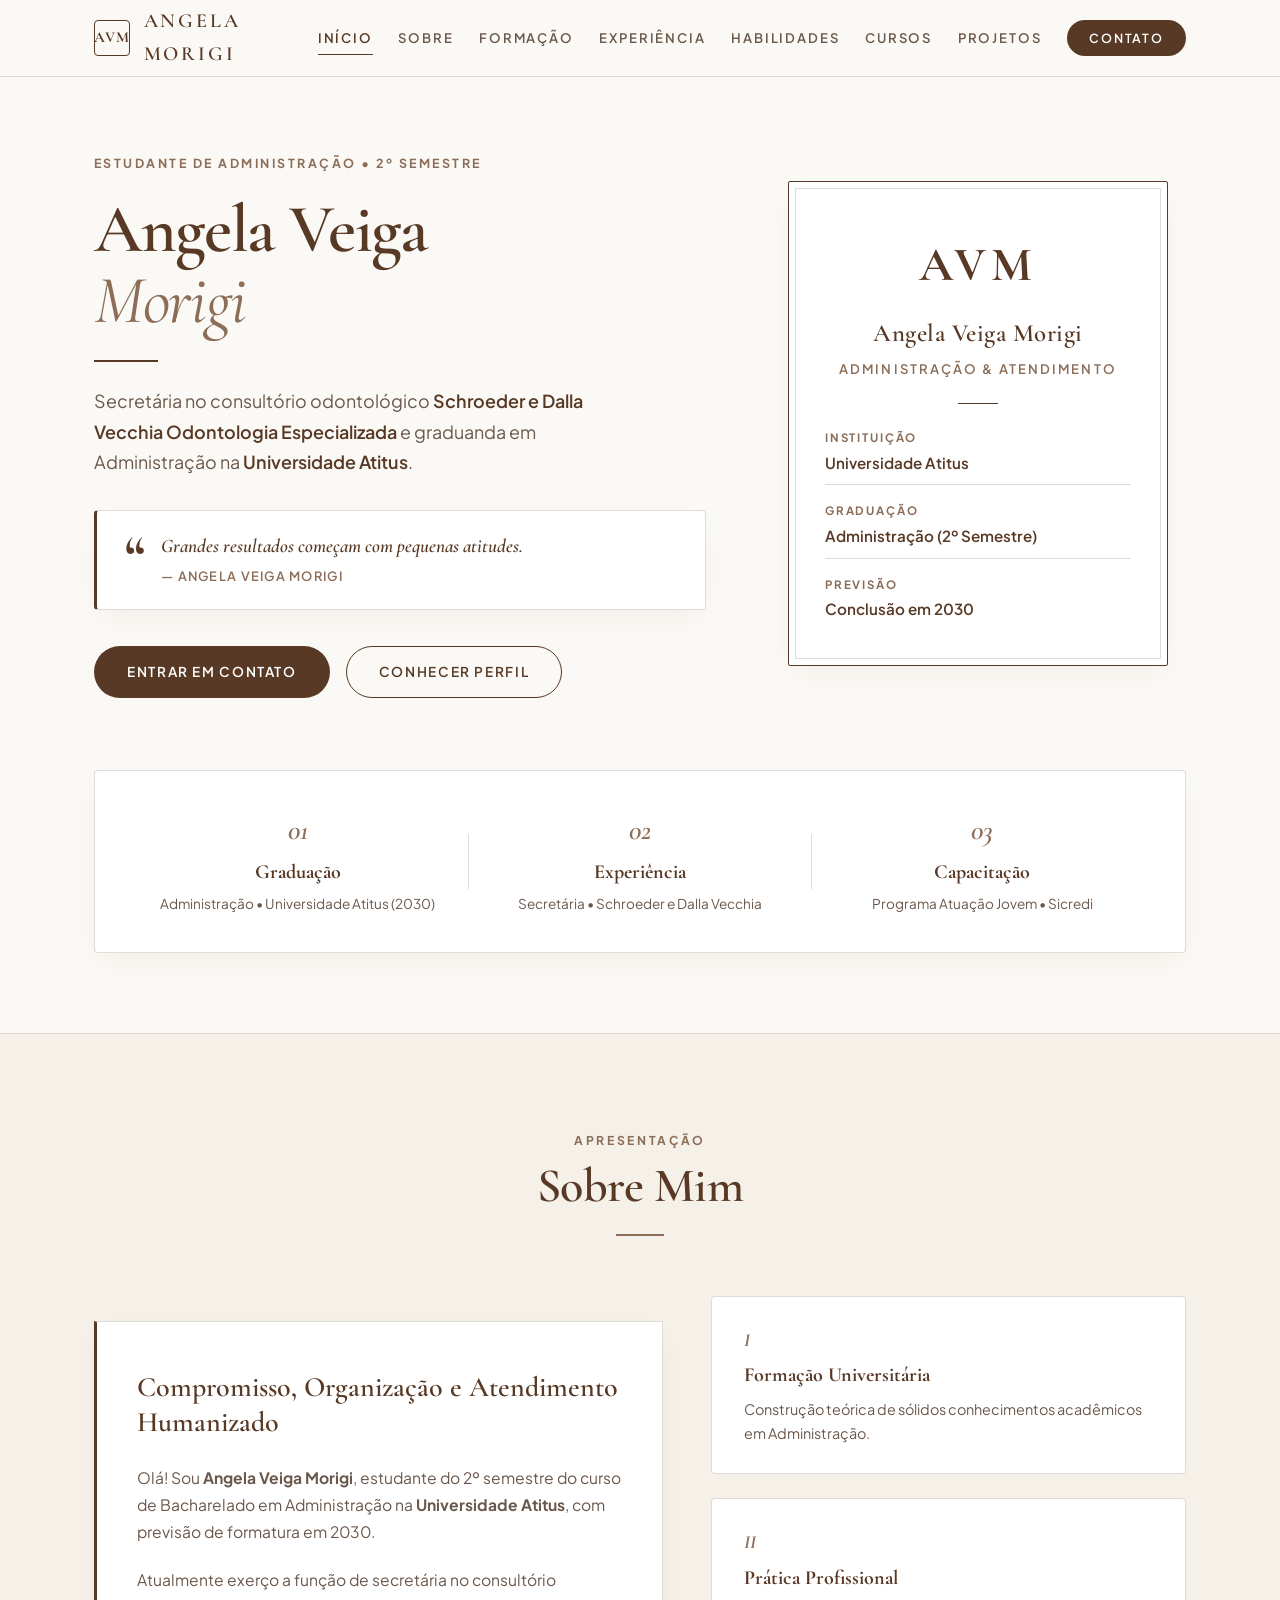
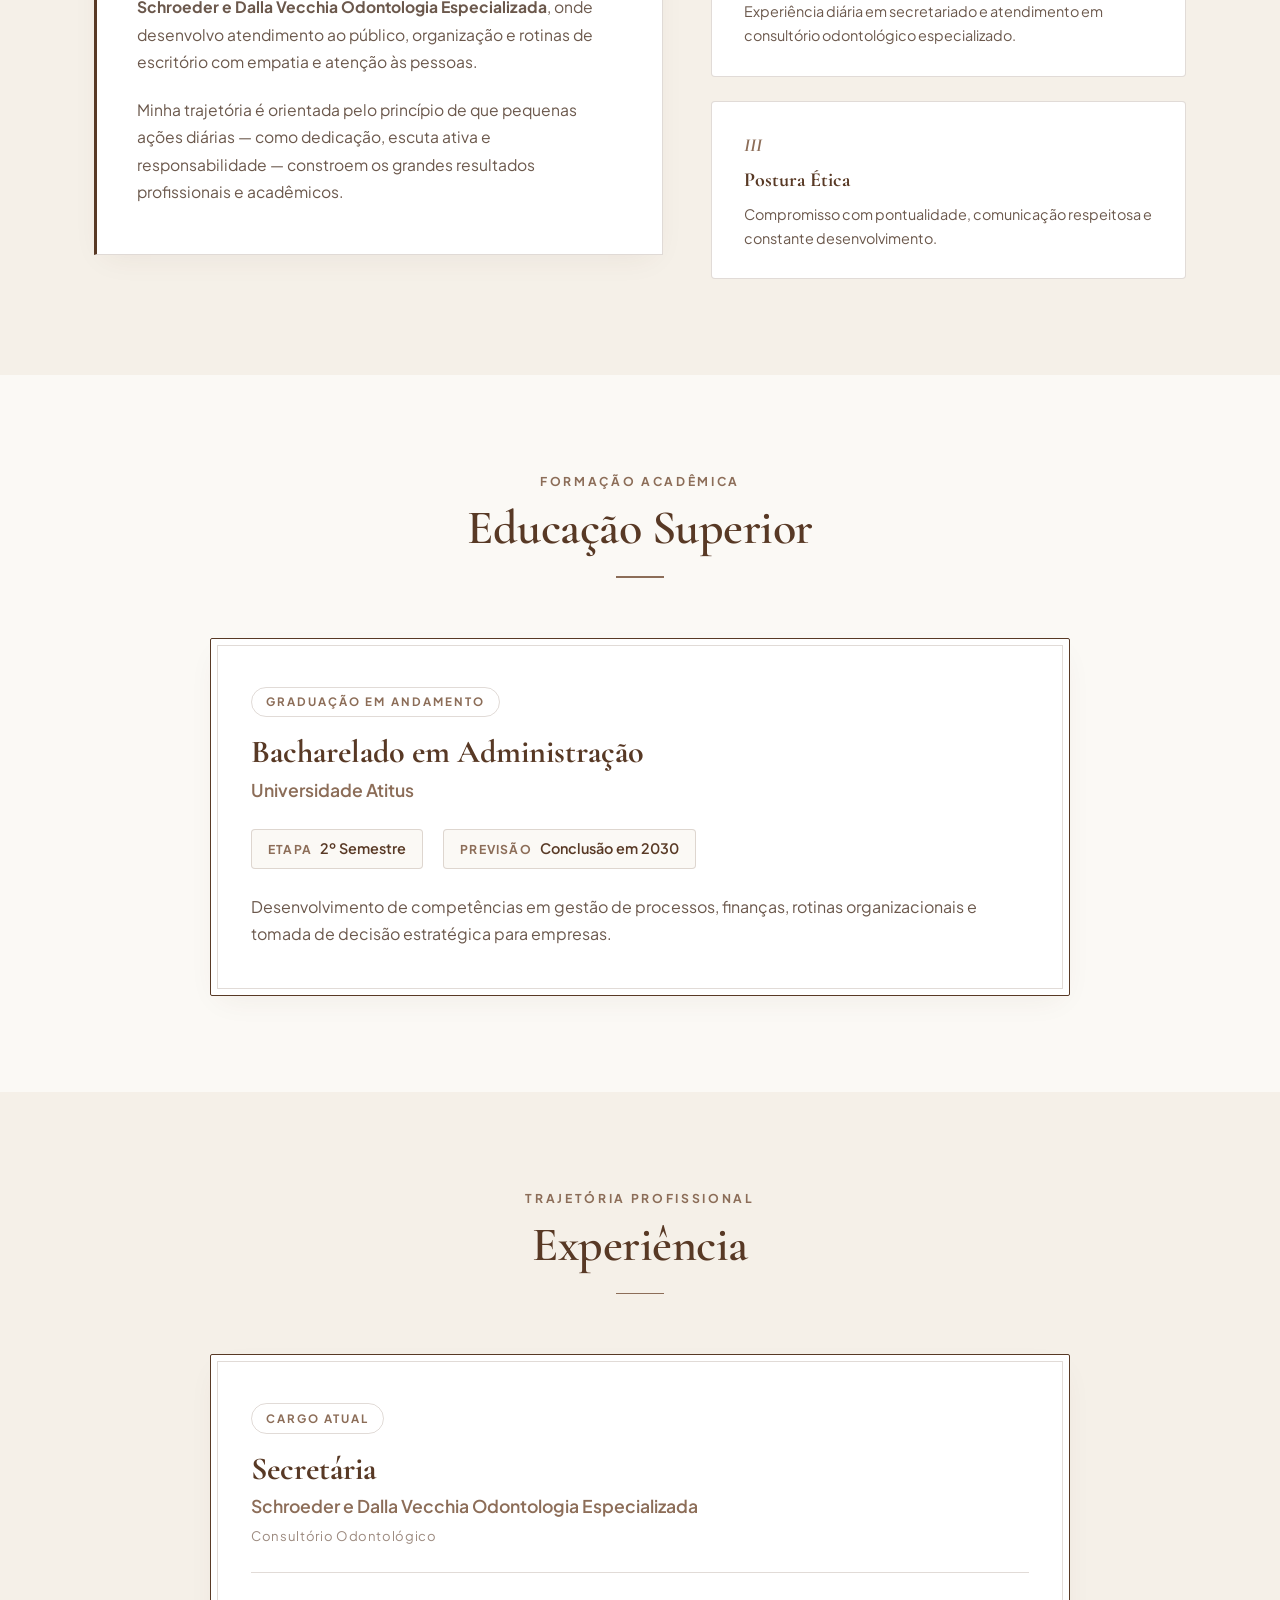
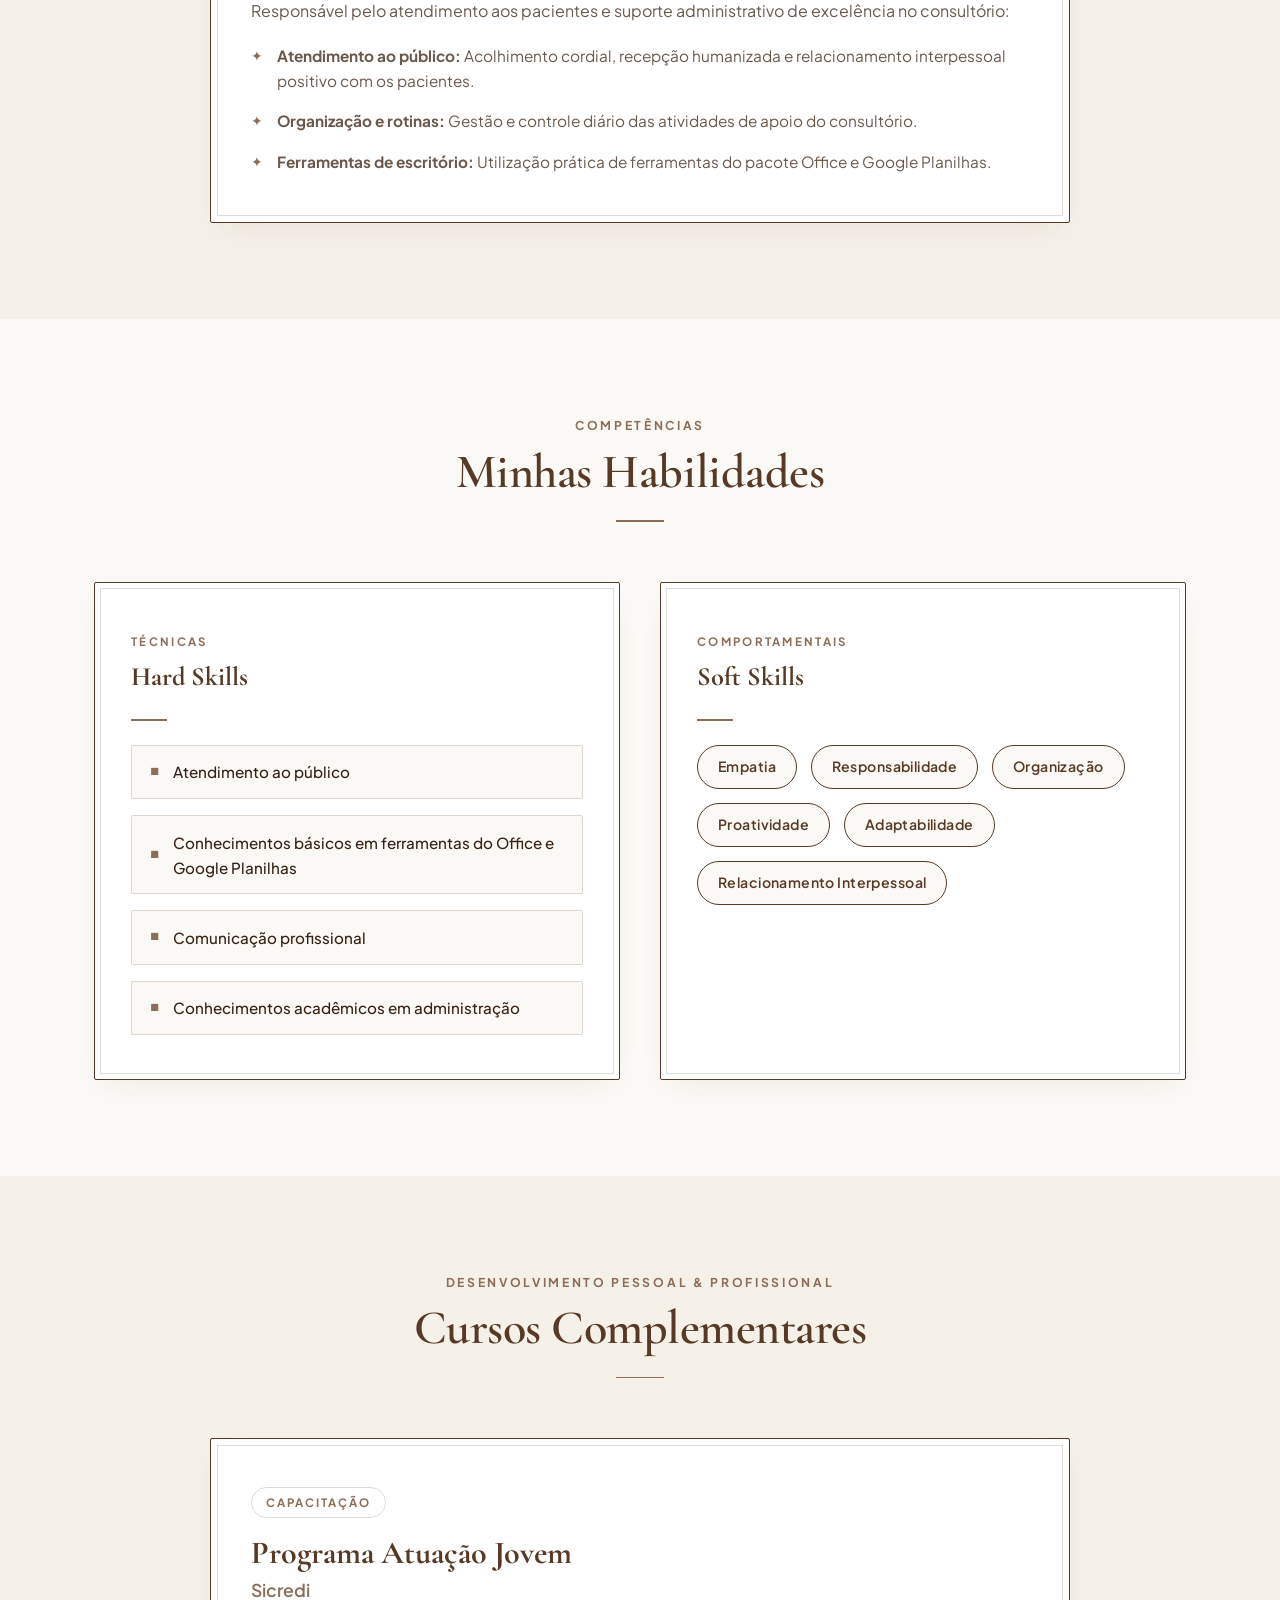
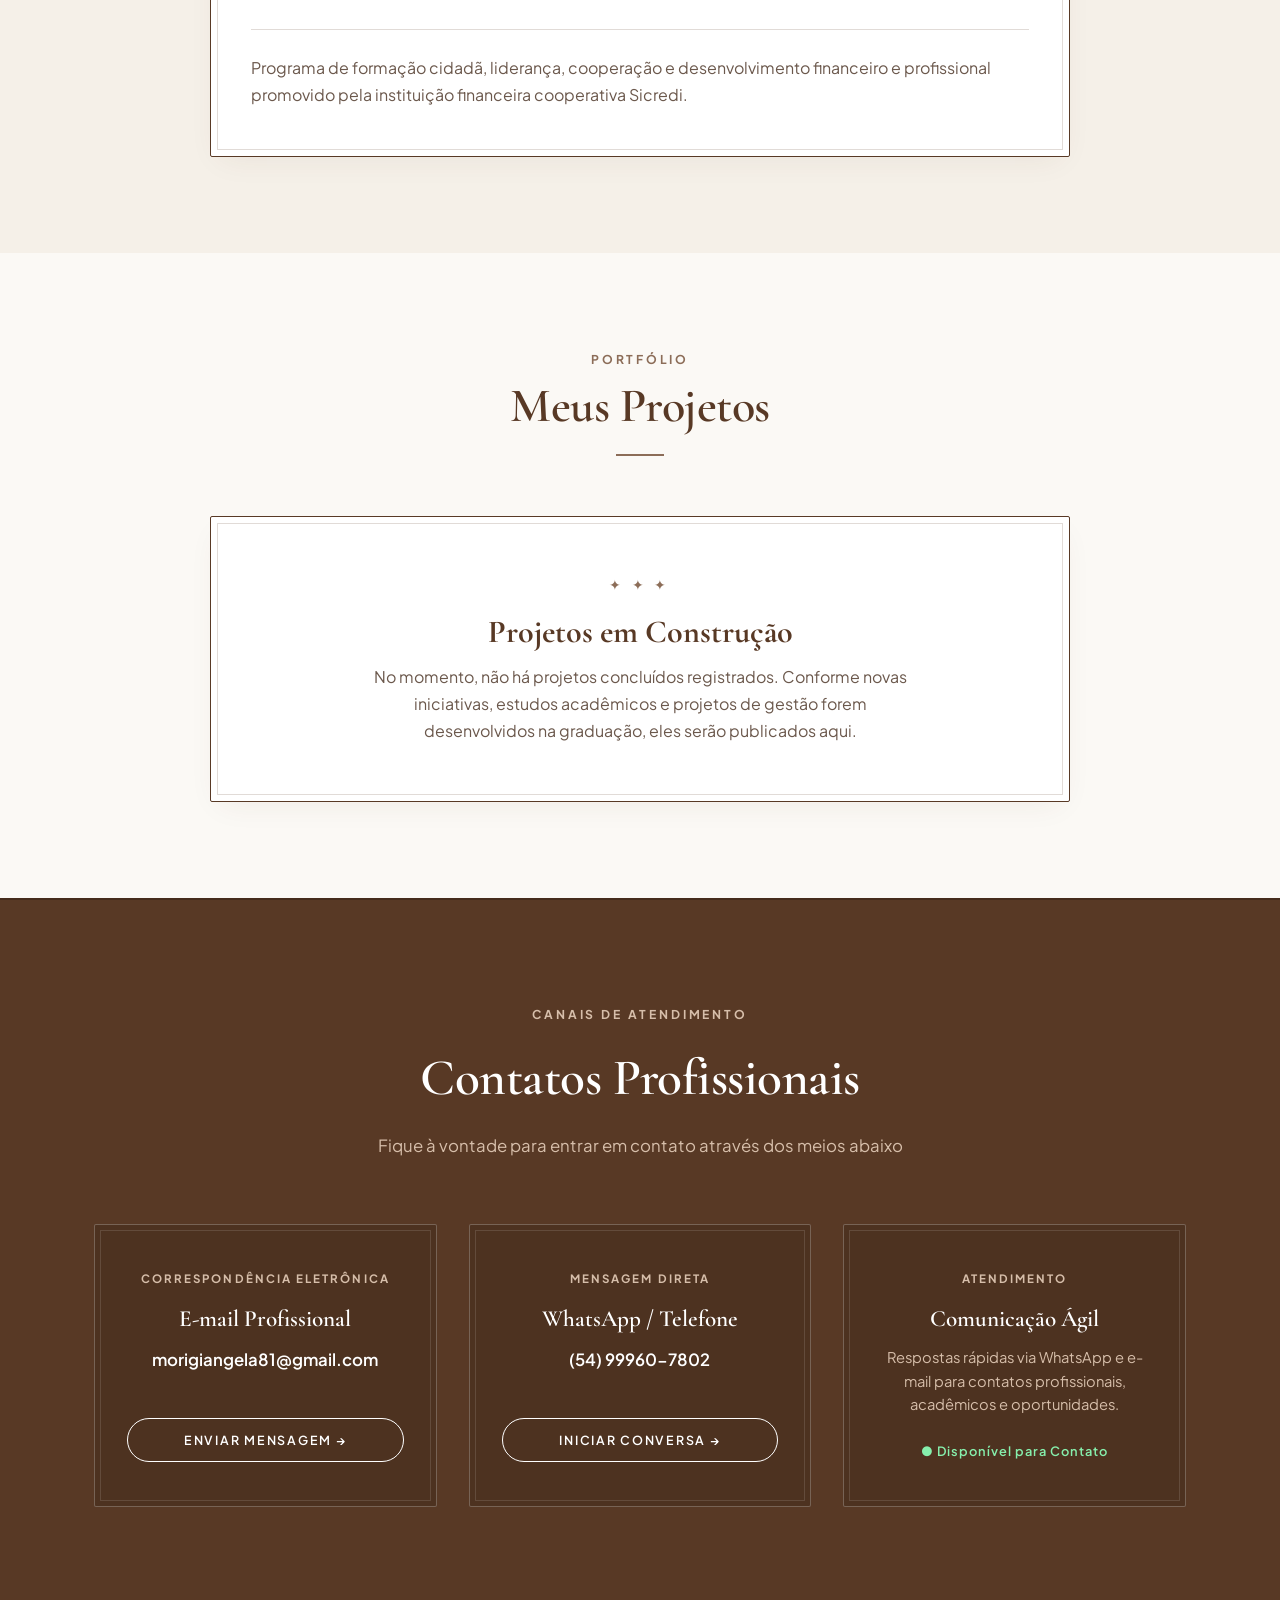
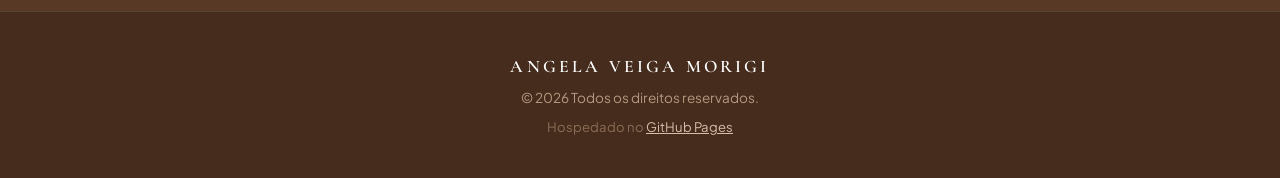
==== commit 2886e741: "Aplica design editorial elegante inspirado no modelo de referencia (Marrom Chocolate, Bege Areia e T" ====
--- a/index.html
+++ b/index.html
@@ -3,25 +3,25 @@
 <head>
   <meta charset="UTF-8">
   <meta name="viewport" content="width=device-width, initial-scale=1.0">
-  <meta name="description" content="Site Pessoal de Angela Veiga Morigi - Estudante de Administração e Secretária. Conheça minha formação acadêmica, experiências e contatos profissionais.">
+  <meta name="description" content="Site Pessoal de Angela Veiga Morigi - Estudante de Administração e Secretária. Formação na Universidade Atitus, experiências, habilidades e contatos.">
   <meta name="author" content="Angela Veiga Morigi">
   <title>Angela Veiga Morigi | Site Pessoal</title>
 
-  <!-- Google Fonts: Plus Jakarta Sans -->
+  <!-- Google Fonts: Cormorant Garamond (Serif Editorial) & Plus Jakarta Sans (Clean Sans) -->
   <link rel="preconnect" href="https://fonts.googleapis.com">
   <link rel="preconnect" href="https://fonts.gstatic.com" crossorigin>
-  <link href="https://fonts.googleapis.com/css2?family=Plus+Jakarta+Sans:wght@300;400;500;600;700;800&display=swap" rel="stylesheet">
+  <link href="https://fonts.googleapis.com/css2?family=Cormorant+Garamond:ital,wght@0,400;0,500;0,600;0,700;1,400;1,600&family=Plus+Jakarta+Sans:wght@300;400;500;600;700&display=swap" rel="stylesheet">
 
   <link rel="stylesheet" href="style.css">
 </head>
 <body>
 
-  <!-- CABEÇALHO / NAVBAR -->
+  <!-- CABEÇALHO / NAVBAR MINIMALISTA EDITORIAL -->
   <header class="navbar" id="navbar">
     <div class="nav-container">
       <a href="#inicio" class="nav-brand" aria-label="Ir para o início">
-        <span class="brand-initials">AM</span>
-        <span class="brand-name">Angela Morigi</span>
+        <span class="brand-monogram">AVM</span>
+        <span class="brand-name">ANGELA MORIGI</span>
       </a>
 
       <!-- Botão Menu Mobile -->
@@ -32,239 +32,221 @@
       </button>
 
       <nav class="nav-links" id="navLinks" role="navigation">
-        <a href="#inicio" class="nav-link active">Início</a>
-        <a href="#sobre" class="nav-link">Sobre</a>
-        <a href="#formacao" class="nav-link">Formação</a>
-        <a href="#experiencia" class="nav-link">Experiência</a>
-        <a href="#habilidades" class="nav-link">Habilidades</a>
-        <a href="#cursos" class="nav-link">Cursos</a>
-        <a href="#projetos" class="nav-link">Projetos</a>
-        <a href="#contato" class="nav-link btn-nav-cta">Contato</a>
+        <a href="#inicio" class="nav-link active">INÍCIO</a>
+        <a href="#sobre" class="nav-link">SOBRE</a>
+        <a href="#formacao" class="nav-link">FORMAÇÃO</a>
+        <a href="#experiencia" class="nav-link">EXPERIÊNCIA</a>
+        <a href="#habilidades" class="nav-link">HABILIDADES</a>
+        <a href="#cursos" class="nav-link">CURSOS</a>
+        <a href="#projetos" class="nav-link">PROJETOS</a>
+        <a href="#contato" class="nav-link btn-nav-cta">CONTATO</a>
       </nav>
     </div>
   </header>
 
   <main>
-    <!-- SEÇÃO HERO / APRESENTAÇÃO -->
+    <!-- SEÇÃO HERO EDITORIAL -->
     <section class="hero-section" id="inicio">
       <div class="container hero-container">
         <div class="hero-content">
-          <div class="badge-tag">
-            <span class="status-dot"></span> Estudante de Administração • 2º Semestre
-          </div>
+          <span class="hero-eyebrow">ESTUDANTE DE ADMINISTRAÇÃO • 2º SEMESTRE</span>
+          
           <h1 class="hero-title">
-            Olá, eu sou <br>
-            <span class="highlight-text">Angela Veiga Morigi</span>
+            Angela Veiga <br>
+            <span class="hero-title-italic">Morigi</span>
           </h1>
+
+          <div class="hero-rule"></div>
+
           <p class="hero-subtitle">
-            Estudante de <strong>Administração</strong> (2º semestre) na <strong>Universidade Atitus</strong> e <strong>Secretária</strong> no consultório <strong>Schroeder e Dalla Vecchia Odontologia Especializada</strong>.
+            Secretária no consultório odontológico <strong>Schroeder e Dalla Vecchia Odontologia Especializada</strong> e graduanda em Administração na <strong>Universidade Atitus</strong>.
           </p>
 
-          <div class="quote-card">
-            <div class="quote-icon" aria-hidden="true">“</div>
-            <p class="quote-text">Grandes resultados começam com pequenas atitudes.</p>
+          <!-- Aspas monumentais estilo editorial -->
+          <div class="quote-editorial">
+            <span class="quote-symbol" aria-hidden="true">“</span>
+            <div class="quote-body">
+              <p class="quote-text">Grandes resultados começam com pequenas atitudes.</p>
+              <span class="quote-author">— Angela Veiga Morigi</span>
+            </div>
           </div>
 
           <div class="hero-actions">
             <a href="#contato" class="btn btn-primary">
-              <svg width="20" height="20" viewBox="0 0 24 24" fill="none" stroke="currentColor" stroke-width="2" aria-hidden="true">
-                <path d="M22 16.92v3a2 2 0 0 1-2.18 2 19.79 19.79 0 0 1-8.63-3.07 19.5 19.5 0 0 1-6-6 19.79 19.79 0 0 1-3.07-8.67A2 2 0 0 1 4.11 2h3a2 2 0 0 1 2 1.72 12.84 12.84 0 0 0 .7 2.81 2 2 0 0 1-.45 2.11L8.09 9.91a16 16 0 0 0 6 6l1.27-1.27a2 2 0 0 1 2.11-.45 12.84 12.84 0 0 0 2.81.7A2 2 0 0 1 22 16.92z"></path>
-              </svg>
               Entrar em Contato
             </a>
-            <a href="#sobre" class="btn btn-secondary">
+            <a href="#sobre" class="btn btn-outline">
               Conhecer Perfil
-              <svg width="18" height="18" viewBox="0 0 24 24" fill="none" stroke="currentColor" stroke-width="2" aria-hidden="true">
-                <line x1="7" y1="17" x2="17" y2="7"></line>
-                <polyline points="7 7 17 7 17 17"></polyline>
-              </svg>
             </a>
           </div>
         </div>
 
-        <div class="hero-card-visual">
-          <div class="profile-card">
-            <div class="avatar-circle">
-              <span>AVM</span>
-            </div>
-            <h2 class="profile-card-name">Angela Veiga Morigi</h2>
-            <p class="profile-card-role">Administração & Secretariado</p>
-
-            <div class="profile-divider"></div>
-
-            <div class="profile-meta-list">
-              <div class="meta-item">
-                <span class="meta-label">Curso</span>
-                <span class="meta-val">Administração</span>
+        <div class="hero-visual">
+          <div class="editorial-frame">
+            <div class="frame-inner">
+              <div class="monogram-large">AVM</div>
+              <h2 class="frame-name">Angela Veiga Morigi</h2>
+              <p class="frame-role">Administração & Atendimento</p>
+              
+              <div class="frame-divider"></div>
+
+              <div class="frame-info-list">
+                <div class="frame-info-item">
+                  <span class="fi-label">INSTITUIÇÃO</span>
+                  <span class="fi-val">Universidade Atitus</span>
+                </div>
+                <div class="frame-info-item">
+                  <span class="fi-label">GRADUAÇÃO</span>
+                  <span class="fi-val">Administração (2º Semestre)</span>
+                </div>
+                <div class="frame-info-item">
+                  <span class="fi-label">PREVISÃO</span>
+                  <span class="fi-val">Conclusão em 2030</span>
+                </div>
               </div>
-              <div class="meta-item">
-                <span class="meta-label">Instituição</span>
-                <span class="meta-val">Universidade Atitus</span>
+            </div>
+          </div>
+        </div>
+      </div>
+
+      <!-- FAIXA DE DESTAQUES COM LINHAS VERTICAIS (ESTILO MODELO CANVA) -->
+      <div class="container">
+        <div class="credentials-bar">
+          <div class="cred-col">
+            <span class="cred-number">01</span>
+            <span class="cred-title">Graduação</span>
+            <span class="cred-desc">Administração • Universidade Atitus (2030)</span>
+          </div>
+          <div class="cred-divider"></div>
+          <div class="cred-col">
+            <span class="cred-number">02</span>
+            <span class="cred-title">Experiência</span>
+            <span class="cred-desc">Secretária • Schroeder e Dalla Vecchia</span>
+          </div>
+          <div class="cred-divider"></div>
+          <div class="cred-col">
+            <span class="cred-number">03</span>
+            <span class="cred-title">Capacitação</span>
+            <span class="cred-desc">Programa Atuação Jovem • Sicredi</span>
+          </div>
+        </div>
+      </div>
+    </section>
+
+    <!-- SEÇÃO SOBRE (DIAGRAMAÇÃO ESTILO REVISTA) -->
+    <section class="section section-sand" id="sobre">
+      <div class="container">
+        <div class="section-heading-editorial">
+          <span class="section-category">APRESENTAÇÃO</span>
+          <h2 class="section-title-serif">Sobre Mim</h2>
+          <div class="heading-line"></div>
+        </div>
+
+        <div class="about-editorial-grid">
+          <div class="about-text-card">
+            <h3 class="about-headline">Compromisso, Organização e Atendimento Humanizado</h3>
+            <p class="paragraph-lead">
+              Olá! Sou <strong>Angela Veiga Morigi</strong>, estudante do 2º semestre do curso de Bacharelado em Administração na <strong>Universidade Atitus</strong>, com previsão de formatura em 2030.
+            </p>
+            <p>
+              Atualmente exerço a função de secretária no consultório <strong>Schroeder e Dalla Vecchia Odontologia Especializada</strong>, onde desenvolvo atendimento ao público, organização e rotinas de escritório com empatia e atenção às pessoas.
+            </p>
+            <p>
+              Minha trajetória é orientada pelo princípio de que pequenas ações diárias — como dedicação, escuta ativa e responsabilidade — constroem os grandes resultados profissionais e acadêmicos.
+            </p>
+          </div>
+
+          <div class="about-pillars">
+            <div class="pillar-box">
+              <span class="pillar-num">I</span>
+              <h4>Formação Universitária</h4>
+              <p>Construção teórica de sólidos conhecimentos acadêmicos em Administração.</p>
+            </div>
+            <div class="pillar-box">
+              <span class="pillar-num">II</span>
+              <h4>Prática Profissional</h4>
+              <p>Experiência diária em secretariado e atendimento em consultório odontológico especializado.</p>
+            </div>
+            <div class="pillar-box">
+              <span class="pillar-num">III</span>
+              <h4>Postura Ética</h4>
+              <p>Compromisso com pontualidade, comunicação respeitosa e constante desenvolvimento.</p>
+            </div>
+          </div>
+        </div>
+      </div>
+    </section>
+
+    <!-- SEÇÃO FORMAÇÃO ACADÊMICA (MOLDURAS ELEGANTES) -->
+    <section class="section" id="formacao">
+      <div class="container">
+        <div class="section-heading-editorial">
+          <span class="section-category">FORMAÇÃO ACADÊMICA</span>
+          <h2 class="section-title-serif">Educação Superior</h2>
+          <div class="heading-line"></div>
+        </div>
+
+        <div class="framed-card-wrapper">
+          <div class="framed-card">
+            <div class="card-badge-top">GRADUAÇÃO EM ANDAMENTO</div>
+            <h3 class="framed-card-title">Bacharelado em Administração</h3>
+            <p class="framed-card-institution">Universidade Atitus</p>
+            
+            <div class="framed-meta-grid">
+              <div class="meta-pill">
+                <span class="mp-label">Etapa</span>
+                <span class="mp-value">2º Semestre</span>
               </div>
-              <div class="meta-item">
-                <span class="meta-label">Semestre</span>
-                <span class="meta-val">2º Semestre</span>
+              <div class="meta-pill">
+                <span class="mp-label">Previsão</span>
+                <span class="mp-value">Conclusão em 2030</span>
               </div>
-              <div class="meta-item">
-                <span class="meta-label">Conclusão</span>
-                <span class="meta-val">2030</span>
-              </div>
-            </div>
-          </div>
-        </div>
-      </div>
-    </section>
-
-    <!-- SEÇÃO SOBRE -->
-    <section class="section section-light" id="sobre">
-      <div class="container">
-        <div class="section-header">
-          <span class="section-tag">Apresentação</span>
-          <h2 class="section-title">Sobre Mim</h2>
-          <p class="section-description">Apresentação pessoal e acadêmica</p>
-        </div>
-
-        <div class="about-grid">
-          <div class="about-card main-about">
-            <div class="card-icon-box">
-              <svg width="28" height="28" viewBox="0 0 24 24" fill="none" stroke="currentColor" stroke-width="2" aria-hidden="true">
-                <path d="M20 21v-2a4 4 0 0 0-4-4H8a4 4 0 0 0-4 4v2"></path>
-                <circle cx="12" cy="7" r="4"></circle>
-              </svg>
-            </div>
-            <h3>Dedicação e Organização</h3>
-            <p>
-              Olá! Sou <strong>Angela Veiga Morigi</strong>, estudante do 2º semestre do curso de Administração na <strong>Universidade Atitus</strong>, com conclusão prevista para 2030.
-            </p>
-            <p>
-              Atualmente trabalho como secretária no consultório odontológico <strong>Schroeder e Dalla Vecchia Odontologia Especializada</strong>, exercendo atendimento ao público e rotinas administrativas diárias com empatia, responsabilidade e proatividade.
-            </p>
-            <p>
-              Minha filosofia diária é guiada pela certeza de que: <em>"Grandes resultados começam com pequenas atitudes."</em>
-            </p>
-          </div>
-
-          <div class="about-highlights">
-            <div class="highlight-item">
-              <div class="hi-icon">
-                <svg width="24" height="24" viewBox="0 0 24 24" fill="none" stroke="currentColor" stroke-width="2" aria-hidden="true">
-                  <path d="M22 10v6M2 10l10-5 10 5-10 5z"></path>
-                  <path d="M6 12v5c3 3 9 3 12 0v-5"></path>
-                </svg>
-              </div>
-              <div>
-                <h4>Formação em Administração</h4>
-                <p>Estudante do 2º semestre na Universidade Atitus, desenvolvendo conhecimentos acadêmicos em gestão.</p>
-              </div>
-            </div>
-
-            <div class="highlight-item">
-              <div class="hi-icon">
-                <svg width="24" height="24" viewBox="0 0 24 24" fill="none" stroke="currentColor" stroke-width="2" aria-hidden="true">
-                  <rect x="2" y="7" width="20" height="14" rx="2" ry="2"></rect>
-                  <path d="M16 21V5a2 2 0 0 0-2-2h-4a2 2 0 0 0-2 2v16"></path>
-                </svg>
-              </div>
-              <div>
-                <h4>Experiência Prática</h4>
-                <p>Atuação como secretária no consultório Schroeder e Dalla Vecchia Odontologia Especializada.</p>
-              </div>
-            </div>
-
-            <div class="highlight-item">
-              <div class="hi-icon">
-                <svg width="24" height="24" viewBox="0 0 24 24" fill="none" stroke="currentColor" stroke-width="2" aria-hidden="true">
-                  <path d="M17 21v-2a4 4 0 0 0-4-4H5a4 4 0 0 0-4 4v2"></path>
-                  <circle cx="9" cy="7" r="4"></circle>
-                  <path d="M23 21v-2a4 4 0 0 0-3-3.87"></path>
-                  <path d="M16 3.13a4 4 0 0 1 0 7.75"></path>
-                </svg>
-              </div>
-              <div>
-                <h4>Relacionamento e Atendimento</h4>
-                <p>Foco contínuo em acolhimento ao público, empatia e organização de tarefas.</p>
-              </div>
-            </div>
-          </div>
-        </div>
-      </div>
-    </section>
-
-    <!-- SEÇÃO FORMAÇÃO ACADÊMICA -->
-    <section class="section" id="formacao">
-      <div class="container">
-        <div class="section-header">
-          <span class="section-tag">Educação</span>
-          <h2 class="section-title">Formação Acadêmica</h2>
-          <p class="section-description">Ensino Superior em andamento</p>
-        </div>
-
-        <div class="timeline-container">
-          <div class="timeline-card">
-            <div class="timeline-badge">
-              <svg width="26" height="26" viewBox="0 0 24 24" fill="none" stroke="currentColor" stroke-width="2" aria-hidden="true">
-                <path d="M22 10v6M2 10l10-5 10 5-10 5z"></path>
-                <path d="M6 12v5c3 3 9 3 12 0v-5"></path>
-              </svg>
-            </div>
-            <div class="timeline-content">
-              <span class="timeline-period">2º Semestre • Previsão de Conclusão em 2030</span>
-              <h3 class="timeline-title">Administração</h3>
-              <h4 class="timeline-subtitle">Universidade Atitus</h4>
-              <p class="timeline-text">
-                Curso voltado à formação integral em administração, desenvolvimento de visão estratégica, processos organizacionais e gestão.
-              </p>
-            </div>
+            </div>
+
+            <p class="framed-card-desc">
+              Desenvolvimento de competências em gestão de processos, finanças, rotinas organizacionais e tomada de decisão estratégica para empresas.
+            </p>
           </div>
         </div>
       </div>
     </section>
 
     <!-- SEÇÃO EXPERIÊNCIA PROFISSIONAL -->
-    <section class="section section-light" id="experiencia">
-      <div class="container">
-        <div class="section-header">
-          <span class="section-tag">Atuação</span>
-          <h2 class="section-title">Experiência Profissional</h2>
-          <p class="section-description">Atuação no mercado de trabalho</p>
-        </div>
-
-        <div class="experience-grid">
-          <div class="experience-card">
-            <div class="exp-header">
-              <div class="exp-icon">
-                <svg width="26" height="26" viewBox="0 0 24 24" fill="none" stroke="currentColor" stroke-width="2" aria-hidden="true">
-                  <rect x="2" y="7" width="20" height="14" rx="2" ry="2"></rect>
-                  <path d="M16 21V5a2 2 0 0 0-2-2h-4a2 2 0 0 0-2 2v16"></path>
-                </svg>
-              </div>
-              <div class="exp-info">
-                <span class="exp-tag">Cargo Atual</span>
-                <h3 class="exp-title">Secretária</h3>
-                <h4 class="exp-company">Schroeder e Dalla Vecchia Odontologia Especializada</h4>
-                <span class="exp-sector">Consultório Odontológico</span>
-              </div>
-            </div>
-
-            <div class="exp-body">
-              <p class="exp-desc">
-                Atuação em consultório odontológico prestando suporte completo ao atendimento de pacientes e à organização administrativa do espaço:
-              </p>
-              <ul class="exp-points">
-                <li>
-                  <span class="check-bullet">✓</span>
-                  <span><strong>Atendimento ao público:</strong> Recepção atenciosa, comunicação clara e acolhimento com empatia.</span>
-                </li>
-                <li>
-                  <span class="check-bullet">✓</span>
-                  <span><strong>Organização:</strong> Controle e responsabilidade no fluxo diário do consultório.</span>
-                </li>
-                <li>
-                  <span class="check-bullet">✓</span>
-                  <span><strong>Uso de ferramentas digitais:</strong> Aplicação prática de ferramentas do pacote Office e Google Planilhas.</span>
-                </li>
-              </ul>
-            </div>
+    <section class="section section-sand" id="experiencia">
+      <div class="container">
+        <div class="section-heading-editorial">
+          <span class="section-category">TRAJETÓRIA PROFISSIONAL</span>
+          <h2 class="section-title-serif">Experiência</h2>
+          <div class="heading-line"></div>
+        </div>
+
+        <div class="framed-card-wrapper">
+          <div class="framed-card">
+            <div class="card-badge-top">CARGO ATUAL</div>
+            <h3 class="framed-card-title">Secretária</h3>
+            <p class="framed-card-institution">Schroeder e Dalla Vecchia Odontologia Especializada</p>
+            <span class="framed-sector">Consultório Odontológico</span>
+
+            <div class="card-rule"></div>
+
+            <p class="framed-card-desc">
+              Responsável pelo atendimento aos pacientes e suporte administrativo de excelência no consultório:
+            </p>
+
+            <ul class="editorial-list">
+              <li>
+                <span class="list-bullet">✦</span>
+                <span><strong>Atendimento ao público:</strong> Acolhimento cordial, recepção humanizada e relacionamento interpessoal positivo com os pacientes.</span>
+              </li>
+              <li>
+                <span class="list-bullet">✦</span>
+                <span><strong>Organização e rotinas:</strong> Gestão e controle diário das atividades de apoio do consultório.</span>
+              </li>
+              <li>
+                <span class="list-bullet">✦</span>
+                <span><strong>Ferramentas de escritório:</strong> Utilização prática de ferramentas do pacote Office e Google Planilhas.</span>
+              </li>
+            </ul>
           </div>
         </div>
       </div>
@@ -273,100 +255,80 @@
     <!-- SEÇÃO HABILIDADES -->
     <section class="section" id="habilidades">
       <div class="container">
-        <div class="section-header">
-          <span class="section-tag">Competências</span>
-          <h2 class="section-title">Minhas Habilidades</h2>
-          <p class="section-description">Competências técnicas e comportamentais</p>
-        </div>
-
-        <div class="skills-grid">
+        <div class="section-heading-editorial">
+          <span class="section-category">COMPETÊNCIAS</span>
+          <h2 class="section-title-serif">Minhas Habilidades</h2>
+          <div class="heading-line"></div>
+        </div>
+
+        <div class="skills-editorial-grid">
           <!-- HARD SKILLS -->
-          <div class="skills-card">
-            <div class="skills-card-header">
-              <div class="skills-type-icon hard-icon">
-                <svg width="24" height="24" viewBox="0 0 24 24" fill="none" stroke="currentColor" stroke-width="2" aria-hidden="true">
-                  <polyline points="16 18 22 12 16 6"></polyline>
-                  <polyline points="8 6 2 12 8 18"></polyline>
-                </svg>
-              </div>
-              <div>
-                <h3 class="skills-title">Hard Skills</h3>
-                <p class="skills-subtitle">Competências técnicas</p>
-              </div>
-            </div>
-
-            <div class="skills-list">
-              <div class="skill-item">
-                <span class="skill-bullet">•</span>
-                <span class="skill-name">Atendimento ao público</span>
-              </div>
-              <div class="skill-item">
-                <span class="skill-bullet">•</span>
-                <span class="skill-name">Conhecimentos básicos em ferramentas do Office e Google Planilhas</span>
-              </div>
-              <div class="skill-item">
-                <span class="skill-bullet">•</span>
-                <span class="skill-name">Comunicação</span>
-              </div>
-              <div class="skill-item">
-                <span class="skill-bullet">•</span>
-                <span class="skill-name">Conhecimentos acadêmicos em administração</span>
-              </div>
-            </div>
+          <div class="skill-box-framed">
+            <div class="sb-header">
+              <span class="sb-category">TÉCNICAS</span>
+              <h3 class="sb-title">Hard Skills</h3>
+            </div>
+            <div class="sb-divider"></div>
+            <ul class="sb-list">
+              <li>
+                <span class="sb-bullet">■</span>
+                <span>Atendimento ao público</span>
+              </li>
+              <li>
+                <span class="sb-bullet">■</span>
+                <span>Conhecimentos básicos em ferramentas do Office e Google Planilhas</span>
+              </li>
+              <li>
+                <span class="sb-bullet">■</span>
+                <span>Comunicação profissional</span>
+              </li>
+              <li>
+                <span class="sb-bullet">■</span>
+                <span>Conhecimentos acadêmicos em administração</span>
+              </li>
+            </ul>
           </div>
 
           <!-- SOFT SKILLS -->
-          <div class="skills-card">
-            <div class="skills-card-header">
-              <div class="skills-type-icon soft-icon">
-                <svg width="24" height="24" viewBox="0 0 24 24" fill="none" stroke="currentColor" stroke-width="2" aria-hidden="true">
-                  <path d="M20.84 4.61a5.5 5.5 0 0 0-7.78 0L12 5.67l-1.06-1.06a5.5 5.5 0 0 0-7.78 7.78l1.06 1.06L12 21.23l7.78-7.78 1.06-1.06a5.5 5.5 0 0 0 0-7.78z"></path>
-                </svg>
-              </div>
-              <div>
-                <h3 class="skills-title">Soft Skills</h3>
-                <p class="skills-subtitle">Habilidades comportamentais</p>
-              </div>
-            </div>
-
-            <div class="skills-tags">
-              <span class="skill-tag">Empatia</span>
-              <span class="skill-tag">Responsabilidade</span>
-              <span class="skill-tag">Organização</span>
-              <span class="skill-tag">Proatividade</span>
-              <span class="skill-tag">Adaptabilidade</span>
-              <span class="skill-tag">Relacionamento interpessoal</span>
-            </div>
-          </div>
-        </div>
-      </div>
-    </section>
-
-    <!-- SEÇÃO CURSOS -->
-    <section class="section section-light" id="cursos">
-      <div class="container">
-        <div class="section-header">
-          <span class="section-tag">Capacitação</span>
-          <h2 class="section-title">Cursos Complementares</h2>
-          <p class="section-description">Cursos e programas realizados</p>
-        </div>
-
-        <div class="courses-grid">
-          <div class="course-card">
-            <div class="course-icon">
-              <svg width="28" height="28" viewBox="0 0 24 24" fill="none" stroke="currentColor" stroke-width="2" aria-hidden="true">
-                <circle cx="12" cy="8" r="7"></circle>
-                <polyline points="8.21 13.89 7 23 12 20 17 23 15.79 13.88"></polyline>
-              </svg>
-            </div>
-            <div class="course-details">
-              <span class="course-tag">Programa de Formação</span>
-              <h3 class="course-title">Programa Atuação Jovem</h3>
-              <h4 class="course-institution">Sicredi</h4>
-              <p class="course-desc">
-                Programa do Sicredi focado em formação, liderança, cooperação e desenvolvimento de jovens talentos.
-              </p>
-            </div>
+          <div class="skill-box-framed">
+            <div class="sb-header">
+              <span class="sb-category">COMPORTAMENTAIS</span>
+              <h3 class="sb-title">Soft Skills</h3>
+            </div>
+            <div class="sb-divider"></div>
+            <div class="sb-tags-container">
+              <span class="editorial-tag">Empatia</span>
+              <span class="editorial-tag">Responsabilidade</span>
+              <span class="editorial-tag">Organização</span>
+              <span class="editorial-tag">Proatividade</span>
+              <span class="editorial-tag">Adaptabilidade</span>
+              <span class="editorial-tag">Relacionamento Interpessoal</span>
+            </div>
+          </div>
+        </div>
+      </div>
+    </section>
+
+    <!-- SEÇÃO CURSOS COMPLEMENTARES -->
+    <section class="section section-sand" id="cursos">
+      <div class="container">
+        <div class="section-heading-editorial">
+          <span class="section-category">DESENVOLVIMENTO PESSOAL & PROFISSIONAL</span>
+          <h2 class="section-title-serif">Cursos Complementares</h2>
+          <div class="heading-line"></div>
+        </div>
+
+        <div class="framed-card-wrapper">
+          <div class="framed-card">
+            <div class="card-badge-top">CAPACITAÇÃO</div>
+            <h3 class="framed-card-title">Programa Atuação Jovem</h3>
+            <p class="framed-card-institution">Sicredi</p>
+            
+            <div class="card-rule"></div>
+
+            <p class="framed-card-desc">
+              Programa de formação cidadã, liderança, cooperação e desenvolvimento financeiro e profissional promovido pela instituição financeira cooperativa Sicredi.
+            </p>
           </div>
         </div>
       </div>
@@ -375,83 +337,74 @@
     <!-- SEÇÃO PROJETOS -->
     <section class="section" id="projetos">
       <div class="container">
-        <div class="section-header">
-          <span class="section-tag">Portfólio</span>
-          <h2 class="section-title">Meus Projetos</h2>
-          <p class="section-description">Iniciativas e trabalhos desenvolvidos</p>
-        </div>
-
-        <div class="projects-container">
-          <div class="empty-projects-card">
-            <div class="empty-icon-box">
-              <svg width="36" height="36" viewBox="0 0 24 24" fill="none" stroke="currentColor" stroke-width="2" aria-hidden="true">
-                <path d="M14 2H6a2 2 0 0 0-2 2v16a2 2 0 0 0 2 2h12a2 2 0 0 0 2-2V8z"></path>
-                <polyline points="14 2 14 8 20 8"></polyline>
-                <line x1="12" y1="18" x2="12" y2="12"></line>
-                <line x1="9" y1="15" x2="15" y2="15"></line>
-              </svg>
-            </div>
-            <h3>Projetos Futuros</h3>
-            <p>
-              No momento, não há projetos concluídos registrados. Conforme novas iniciativas, estudos e projetos forem sendo desenvolvidos ao longo da graduação em Administração, eles serão publicados aqui.
-            </p>
-          </div>
-        </div>
-      </div>
-    </section>
-
-    <!-- SEÇÃO CONTATO -->
-    <section class="section section-contact" id="contato">
-      <div class="container">
-        <div class="section-header section-header-white">
-          <span class="section-tag section-tag-light">Fale Comigo</span>
-          <h2 class="section-title">Contatos Profissionais</h2>
-          <p class="section-description">Entre em contato através dos canais abaixo</p>
-        </div>
-
-        <div class="contact-cards-grid">
-          <!-- CARD EMAIL -->
-          <a href="mailto:morigiangela81@gmail.com" class="contact-card" title="Enviar e-mail para morigiangela81@gmail.com">
-            <div class="contact-card-icon">
-              <svg width="28" height="28" viewBox="0 0 24 24" fill="none" stroke="currentColor" stroke-width="2" aria-hidden="true">
-                <path d="M4 4h16c1.1 0 2 .9 2 2v12c0 1.1-.9 2-2 2H4c-1.1 0-2-.9-2-2V6c0-1.1.9-2 2-2z"></path>
-                <polyline points="22,6 12,13 2,6"></polyline>
-              </svg>
-            </div>
-            <div class="contact-card-info">
-              <span class="contact-type">E-mail Profissional</span>
-              <strong class="contact-value">morigiangela81@gmail.com</strong>
-              <span class="contact-cta-hint">Clique para enviar um e-mail →</span>
-            </div>
-          </a>
-
-          <!-- CARD WHATSAPP / TELEFONE -->
-          <a href="https://wa.me/5554999607802?text=Ol%C3%A1%2C%20Angela!%20Vim%20pelo%20seu%20site%20pessoal." target="_blank" rel="noopener noreferrer" class="contact-card" title="Conversar no WhatsApp">
-            <div class="contact-card-icon whatsapp-icon">
-              <svg width="28" height="28" viewBox="0 0 24 24" fill="none" stroke="currentColor" stroke-width="2" aria-hidden="true">
-                <path d="M22 16.92v3a2 2 0 0 1-2.18 2 19.79 19.79 0 0 1-8.63-3.07 19.5 19.5 0 0 1-6-6 19.79 19.79 0 0 1-3.07-8.67A2 2 0 0 1 4.11 2h3a2 2 0 0 1 2 1.72 12.84 12.84 0 0 0 .7 2.81 2 2 0 0 1-.45 2.11L8.09 9.91a16 16 0 0 0 6 6l1.27-1.27a2 2 0 0 1 2.11-.45 12.84 12.84 0 0 0 2.81.7A2 2 0 0 1 22 16.92z"></path>
-              </svg>
-            </div>
-            <div class="contact-card-info">
-              <span class="contact-type">Celular / WhatsApp</span>
-              <strong class="contact-value">(54) 99960-7802</strong>
-              <span class="contact-cta-hint">Clique para conversar no WhatsApp →</span>
-            </div>
-          </a>
+        <div class="section-heading-editorial">
+          <span class="section-category">PORTFÓLIO</span>
+          <h2 class="section-title-serif">Meus Projetos</h2>
+          <div class="heading-line"></div>
+        </div>
+
+        <div class="framed-card-wrapper">
+          <div class="framed-card text-center-card">
+            <span class="minimal-icon" aria-hidden="true">✦ ✦ ✦</span>
+            <h3 class="framed-card-title">Projetos em Construção</h3>
+            <p class="framed-card-desc" style="max-width: 560px; margin: 0.75rem auto 0 auto;">
+              No momento, não há projetos concluídos registrados. Conforme novas iniciativas, estudos acadêmicos e projetos de gestão forem desenvolvidos na graduação, eles serão publicados aqui.
+            </p>
+          </div>
+        </div>
+      </div>
+    </section>
+
+    <!-- SEÇÃO CONTATO (BLOCO MARROM ESCURO NOBRE COM MOLDURAS FINAS BRANCAS) -->
+    <section class="section-contact-editorial" id="contato">
+      <div class="container">
+        <div class="contact-header-editorial">
+          <span class="contact-eyebrow">CANAIS DE ATENDIMENTO</span>
+          <h2 class="contact-title-serif">Contatos Profissionais</h2>
+          <p class="contact-subtitle">Fique à vontade para entrar em contato através dos meios abaixo</p>
+        </div>
+
+        <div class="contact-boxes-grid">
+          <!-- CAIXA 1: EMAIL -->
+          <div class="contact-framed-box">
+            <span class="cf-tag">CORRESPONDÊNCIA ELETRÔNICA</span>
+            <h3 class="cf-title">E-mail Profissional</h3>
+            <p class="cf-value">morigiangela81@gmail.com</p>
+            <a href="mailto:morigiangela81@gmail.com" class="btn-contact-pill">
+              Enviar Mensagem →
+            </a>
+          </div>
+
+          <!-- CAIXA 2: WHATSAPP -->
+          <div class="contact-framed-box">
+            <span class="cf-tag">MENSAGEM DIRETA</span>
+            <h3 class="cf-title">WhatsApp / Telefone</h3>
+            <p class="cf-value">(54) 99960-7802</p>
+            <a href="https://wa.me/5554999607802?text=Ol%C3%A1%2C%20Angela!%20Vim%20pelo%20seu%20site%20pessoal." target="_blank" rel="noopener noreferrer" class="btn-contact-pill">
+              Iniciar Conversa →
+            </a>
+          </div>
+
+          <!-- CAIXA 3: DISPONIBILIDADE -->
+          <div class="contact-framed-box">
+            <span class="cf-tag">ATENDIMENTO</span>
+            <h3 class="cf-title">Comunicação Ágil</h3>
+            <p class="cf-desc">
+              Respostas rápidas via WhatsApp e e-mail para contatos profissionais, acadêmicos e oportunidades.
+            </p>
+            <span class="cf-status">● Disponível para Contato</span>
+          </div>
         </div>
       </div>
     </section>
   </main>
 
-  <!-- RODAPÉ -->
-  <footer class="footer">
+  <!-- RODAPÉ MARROM ESCURO NOBRE -->
+  <footer class="footer-editorial">
     <div class="container footer-container">
-      <p class="footer-copy">
-        © 2026 Angela Veiga Morigi. Todos os direitos reservados.
-      </p>
-      <p class="footer-sub">
-        Site hospedado no <a href="https://pages.github.com/" target="_blank" rel="noopener noreferrer">GitHub Pages</a>.
-      </p>
+      <p class="footer-name">ANGELA VEIGA MORIGI</p>
+      <p class="footer-copy">© 2026 Todos os direitos reservados.</p>
+      <p class="footer-sub">Hospedado no <a href="https://pages.github.com/" target="_blank" rel="noopener noreferrer">GitHub Pages</a></p>
     </div>
   </footer>
 
--- a/style.css
+++ b/style.css
@@ -1,38 +1,35 @@
 /* ==========================================================================
    SITE PESSOAL - ANGELA VEIGA MORIGI
-   Estilos CSS Modernos, Elegantes e 100% Responsivos
+   Design Editorial Nobre: Marrom Chocolate, Bege Areia e Dourado
+   Inspirado no Modelo Canva de Estilo Minimalista e Elegante
    ========================================================================== */
 
 :root {
-  --primary: #0f172a;        /* Azul ardósia escuro / navy elegante */
-  --primary-light: #1e293b;
-  --accent: #0284c7;         /* Azul oceano refinado */
-  --accent-hover: #0369a1;
-  --accent-light: #f0f9ff;
-  --accent-glow: rgba(2, 132, 199, 0.15);
+  /* PALETA EDITORIAL DO MODELO CANVA */
+  --c-dark-brown: #583925;     /* Marrom chocolate nobre (#623E2A) */
+  --c-deep-brown: #452c1c;     /* Marrom profundo */
+  --c-sand-bg: #fbf9f5;        /* Bege areia suave / Off-white acolhedor */
+  --c-sand-alt: #f5f0e8;       /* Bege neutro para seções alternadas */
+  --c-medium-brown: #8c6d58;   /* Marrom médio / Cáqui nobre */
+  --c-light-brown: #b59882;    /* Tom suave de transição */
+  --c-mist-blue: #e8f0f2;      /* Azul-névoa sutil para equilíbrio visual */
   
-  --text-main: #0f172a;
-  --text-muted: #475569;
-  --text-light: #94a3b8;
+  --c-text-main: #362215;      /* Texto principal em marrom escuro suave */
+  --c-text-muted: #6b584c;     /* Texto secundário */
+  --c-text-light: #9c8a7f;
   
-  --bg-body: #ffffff;
-  --bg-light: #f8fafc;
-  --bg-card: #ffffff;
-  --border-color: #e2e8f0;
-  --border-light: #f1f5f9;
-
-  --shadow-sm: 0 1px 3px rgba(0, 0, 0, 0.05);
-  --shadow-md: 0 4px 6px -1px rgba(0, 0, 0, 0.07), 0 2px 4px -2px rgba(0, 0, 0, 0.05);
-  --shadow-lg: 0 10px 25px -5px rgba(15, 23, 42, 0.08), 0 8px 10px -6px rgba(15, 23, 42, 0.04);
-  --shadow-card-hover: 0 16px 32px -8px rgba(15, 23, 42, 0.14);
-
-  --radius-sm: 8px;
-  --radius-md: 14px;
-  --radius-lg: 20px;
-  --radius-full: 9999px;
-
-  --font-sans: 'Plus Jakarta Sans', -apple-system, BlinkMacSystemFont, "Segoe UI", Roboto, sans-serif;
-  --transition: all 0.25s cubic-bezier(0.16, 1, 0.3, 1);
+  --c-border-subtle: rgba(88, 57, 37, 0.18);
+  --c-border-strong: #583925;
+  --c-border-white: rgba(255, 255, 255, 0.24);
+
+  /* TIPOGRAFIAS */
+  --font-serif: 'Cormorant Garamond', Georgia, serif;
+  --font-sans: 'Plus Jakarta Sans', -apple-system, BlinkMacSystemFont, "Segoe UI", sans-serif;
+
+  /* TRANSIÇÕES E DETALHES */
+  --transition: all 0.3s cubic-bezier(0.16, 1, 0.3, 1);
+  --shadow-editorial: 0 10px 30px -10px rgba(88, 57, 37, 0.08);
+  --shadow-hover: 0 18px 36px -10px rgba(88, 57, 37, 0.15);
 }
 
 /* RESET E BASE */
@@ -50,9 +47,9 @@
 
 body {
   font-family: var(--font-sans);
-  background-color: var(--bg-body);
-  color: var(--text-main);
-  line-height: 1.6;
+  background-color: var(--c-sand-bg);
+  color: var(--c-text-main);
+  line-height: 1.65;
   -webkit-font-smoothing: antialiased;
   -moz-osx-font-smoothing: grayscale;
   overflow-x: hidden;
@@ -75,16 +72,16 @@
 }
 
 /* ==========================================================================
-   CABEÇALHO E NAVEGAÇÃO
+   CABEÇALHO / NAVBAR EDITORIAL
    ========================================================================== */
 .navbar {
   position: sticky;
   top: 0;
   z-index: 1000;
-  background: rgba(255, 255, 255, 0.94);
-  backdrop-filter: blur(14px);
-  -webkit-backdrop-filter: blur(14px);
-  border-bottom: 1px solid var(--border-color);
+  background: rgba(251, 249, 245, 0.95);
+  backdrop-filter: blur(12px);
+  -webkit-backdrop-filter: blur(12px);
+  border-bottom: 1px solid var(--c-border-subtle);
   transition: var(--transition);
 }
 
@@ -92,7 +89,7 @@
   display: flex;
   align-items: center;
   justify-content: space-between;
-  height: 72px;
+  height: 76px;
   max-width: 1140px;
   margin: 0 auto;
   padding: 0 1.5rem;
@@ -101,61 +98,81 @@
 .nav-brand {
   display: flex;
   align-items: center;
-  gap: 0.75rem;
-  font-weight: 700;
-  font-size: 1.15rem;
-  color: var(--primary);
-  letter-spacing: -0.02em;
-}
-
-.brand-initials {
+  gap: 0.85rem;
+  letter-spacing: 0.12em;
+}
+
+.brand-monogram {
   display: inline-flex;
   align-items: center;
   justify-content: center;
-  width: 38px;
-  height: 38px;
-  background: linear-gradient(135deg, var(--primary), var(--accent));
-  color: #ffffff;
-  border-radius: 10px;
-  font-weight: 800;
+  width: 36px;
+  height: 36px;
+  border: 1px solid var(--c-dark-brown);
+  color: var(--c-dark-brown);
+  font-family: var(--font-serif);
+  font-weight: 700;
   font-size: 0.95rem;
-  letter-spacing: 0.02em;
-  box-shadow: 0 3px 8px rgba(2, 132, 199, 0.25);
+  letter-spacing: 0.05em;
+  border-radius: 4px;
+}
+
+.brand-name {
+  font-family: var(--font-serif);
+  font-size: 1.25rem;
+  font-weight: 600;
+  color: var(--c-dark-brown);
+  letter-spacing: 0.14em;
 }
 
 .nav-links {
   display: flex;
   align-items: center;
-  gap: 1.5rem;
+  gap: 1.6rem;
 }
 
 .nav-link {
-  font-size: 0.92rem;
-  font-weight: 500;
-  color: var(--text-muted);
+  font-size: 0.82rem;
+  font-weight: 600;
+  letter-spacing: 0.14em;
+  color: var(--c-text-muted);
   transition: var(--transition);
-  padding: 0.4rem 0.2rem;
+  padding: 0.4rem 0;
   position: relative;
 }
 
 .nav-link:hover,
 .nav-link.active {
-  color: var(--accent);
+  color: var(--c-dark-brown);
+}
+
+.nav-link.active::after {
+  content: '';
+  position: absolute;
+  bottom: 0;
+  left: 0;
+  width: 100%;
+  height: 1.5px;
+  background-color: var(--c-dark-brown);
 }
 
 .btn-nav-cta {
-  background-color: var(--primary);
+  background-color: var(--c-dark-brown) !important;
   color: #ffffff !important;
-  padding: 0.55rem 1.35rem !important;
-  border-radius: var(--radius-full);
-  font-weight: 600;
+  padding: 0.5rem 1.4rem !important;
+  border-radius: 9999px;
+  font-size: 0.78rem !important;
+  letter-spacing: 0.14em;
   transition: var(--transition);
 }
 
 .btn-nav-cta:hover {
-  background-color: var(--accent);
+  background-color: var(--c-deep-brown) !important;
   transform: translateY(-1px);
-  box-shadow: 0 4px 12px rgba(2, 132, 199, 0.25);
+}
+
+.btn-nav-cta::after {
+  display: none !important;
 }
 
 /* BOTÃO HAMBÚRGUER MOBILE */
@@ -170,20 +187,17 @@
   flex-direction: column;
   justify-content: space-around;
   align-items: center;
-  border-radius: var(--radius-sm);
-  transition: var(--transition);
 }
 
 .hamburger-bar {
   display: block;
   width: 24px;
-  height: 2.5px;
-  background-color: var(--primary);
+  height: 2px;
+  background-color: var(--c-dark-brown);
   border-radius: 2px;
   transition: var(--transition);
 }
 
-/* Animação do botão para 'X' quando aberto */
 .mobile-menu-btn.active .hamburger-bar:nth-child(1) {
   transform: translateY(7px) rotate(45deg);
 }
@@ -200,142 +214,154 @@
    SEÇÕES GERAIS
    ========================================================================== */
 .section {
-  padding: 5.5rem 0;
-}
-
-.section-light {
-  background-color: var(--bg-light);
-}
-
-.section-header {
+  padding: 6rem 0;
+}
+
+.section-sand {
+  background-color: var(--c-sand-alt);
+}
+
+.section-heading-editorial {
   text-align: center;
-  max-width: 640px;
-  margin: 0 auto 3.5rem auto;
-}
-
-.section-tag {
-  display: inline-block;
-  font-size: 0.8rem;
-  font-weight: 700;
+  max-width: 600px;
+  margin: 0 auto 3.75rem auto;
+}
+
+.section-category {
+  display: block;
+  font-size: 0.76rem;
+  font-weight: 700;
+  letter-spacing: 0.22em;
   text-transform: uppercase;
-  letter-spacing: 0.08em;
-  color: var(--accent);
-  background: var(--accent-light);
-  padding: 0.35rem 0.85rem;
-  border-radius: var(--radius-full);
-  margin-bottom: 0.75rem;
-}
-
-.section-title {
-  font-size: clamp(1.85rem, 3.5vw, 2.35rem);
-  font-weight: 800;
-  color: var(--primary);
-  letter-spacing: -0.03em;
+  color: var(--c-medium-brown);
   margin-bottom: 0.6rem;
 }
 
-.section-description {
-  color: var(--text-muted);
-  font-size: 1.05rem;
+.section-title-serif {
+  font-family: var(--font-serif);
+  font-size: clamp(2.2rem, 4vw, 3rem);
+  font-weight: 600;
+  color: var(--c-dark-brown);
+  letter-spacing: -0.01em;
+  line-height: 1.15;
+}
+
+.heading-line {
+  width: 48px;
+  height: 1.5px;
+  background-color: var(--c-medium-brown);
+  margin: 1.25rem auto 0 auto;
 }
 
 /* ==========================================================================
-   SEÇÃO HERO
+   SEÇÃO HERO (ESTILO EDITORIAL CANVA)
    ========================================================================== */
 .hero-section {
-  padding: 5rem 0 6rem 0;
-  background: linear-gradient(180deg, #f0f7ff 0%, #ffffff 100%);
+  padding: 4.5rem 0 5rem 0;
   position: relative;
-  overflow: hidden;
+  border-bottom: 1px solid var(--c-border-subtle);
 }
 
 .hero-container {
   display: grid;
   grid-template-columns: 1.25fr 0.85fr;
   align-items: center;
-  gap: 3.5rem;
-}
-
-.badge-tag {
-  display: inline-flex;
-  align-items: center;
-  gap: 0.5rem;
-  background: #ffffff;
-  border: 1px solid var(--border-color);
-  padding: 0.4rem 0.95rem;
-  border-radius: var(--radius-full);
-  font-size: 0.85rem;
-  font-weight: 600;
-  color: var(--primary);
+  gap: 4rem;
+}
+
+.hero-eyebrow {
+  display: inline-block;
+  font-size: 0.78rem;
+  font-weight: 700;
+  letter-spacing: 0.2em;
+  text-transform: uppercase;
+  color: var(--c-medium-brown);
+  margin-bottom: 1.25rem;
+}
+
+.hero-title {
+  font-family: var(--font-serif);
+  font-size: clamp(2.8rem, 5.5vw, 4.25rem);
+  font-weight: 600;
+  line-height: 1.05;
+  color: var(--c-dark-brown);
+  letter-spacing: -0.02em;
   margin-bottom: 1.5rem;
-  box-shadow: var(--shadow-sm);
-}
-
-.status-dot {
-  width: 8px;
-  height: 8px;
-  background-color: #10b981;
-  border-radius: 50%;
-  display: inline-block;
-  box-shadow: 0 0 0 3px rgba(16, 185, 129, 0.2);
-}
-
-.hero-title {
-  font-size: clamp(2.2rem, 5vw, 3.25rem);
-  font-weight: 800;
-  line-height: 1.15;
-  letter-spacing: -0.03em;
-  color: var(--primary);
-  margin-bottom: 1.25rem;
-}
-
-.highlight-text {
-  background: linear-gradient(135deg, var(--primary) 0%, var(--accent) 100%);
-  -webkit-background-clip: text;
-  -webkit-text-fill-color: transparent;
+}
+
+.hero-title-italic {
+  font-style: italic;
+  font-weight: 400;
+  color: var(--c-medium-brown);
+}
+
+.hero-rule {
+  width: 64px;
+  height: 2px;
+  background-color: var(--c-dark-brown);
+  margin-bottom: 1.5rem;
 }
 
 .hero-subtitle {
-  font-size: 1.15rem;
-  color: var(--text-muted);
-  margin-bottom: 1.75rem;
-  line-height: 1.6;
+  font-size: 1.12rem;
+  color: var(--c-text-muted);
+  line-height: 1.7;
+  margin-bottom: 2rem;
+  max-width: 540px;
 }
 
 .hero-subtitle strong {
-  color: var(--primary);
-  font-weight: 600;
-}
-
-/* CARD DE FRASE */
-.quote-card {
+  color: var(--c-dark-brown);
+  font-weight: 600;
+}
+
+/* ASPAS MONUMENTAIS ESTILO EDITORIAL */
+.quote-editorial {
   display: flex;
   align-items: flex-start;
   gap: 1rem;
   background: #ffffff;
-  border-left: 4px solid var(--accent);
-  padding: 1.25rem 1.5rem;
-  border-radius: var(--radius-sm);
-  box-shadow: var(--shadow-md);
+  border: 1px solid var(--c-border-subtle);
+  border-left: 3px solid var(--c-dark-brown);
+  padding: 1.4rem 1.75rem;
+  border-radius: 4px;
   margin-bottom: 2.25rem;
-}
-
-.quote-icon {
-  font-size: 2.2rem;
-  line-height: 1;
-  color: var(--accent);
-  font-family: serif;
-  font-weight: bold;
+  box-shadow: var(--shadow-editorial);
+}
+
+.quote-symbol {
+  font-family: var(--font-serif);
+  font-size: 3.5rem;
+  line-height: 0.8;
+  color: var(--c-dark-brown);
+  font-weight: 700;
+  user-select: none;
+}
+
+.quote-body {
+  display: flex;
+  flex-direction: column;
+  gap: 0.35rem;
 }
 
 .quote-text {
-  font-size: 1.05rem;
+  font-family: var(--font-serif);
+  font-size: 1.2rem;
   font-style: italic;
   font-weight: 600;
-  color: var(--primary-light);
-  line-height: 1.45;
-}
-
+  color: var(--c-dark-brown);
+  line-height: 1.4;
+}
+
+.quote-author {
+  font-size: 0.8rem;
+  letter-spacing: 0.1em;
+  text-transform: uppercase;
+  color: var(--c-medium-brown);
+  font-weight: 600;
+}
+
+/* BOTÕES HERO */
 .hero-actions {
   display: flex;
   align-items: center;
@@ -347,739 +373,702 @@
   display: inline-flex;
   align-items: center;
   justify-content: center;
-  gap: 0.5rem;
-  padding: 0.85rem 1.75rem;
-  border-radius: var(--radius-full);
-  font-weight: 600;
-  font-size: 0.98rem;
+  padding: 0.85rem 2rem;
+  border-radius: 9999px;
+  font-size: 0.85rem;
+  font-weight: 600;
+  letter-spacing: 0.12em;
+  text-transform: uppercase;
   transition: var(--transition);
   cursor: pointer;
-  border: none;
+  border: 1px solid transparent;
 }
 
 .btn-primary {
-  background: linear-gradient(135deg, var(--primary), var(--accent));
+  background-color: var(--c-dark-brown);
   color: #ffffff;
-  box-shadow: 0 4px 14px rgba(2, 132, 199, 0.3);
 }
 
 .btn-primary:hover {
+  background-color: var(--c-deep-brown);
   transform: translateY(-2px);
-  box-shadow: 0 8px 20px rgba(2, 132, 199, 0.4);
-}
-
-.btn-secondary {
+  box-shadow: 0 6px 16px rgba(88, 57, 37, 0.25);
+}
+
+.btn-outline {
+  background-color: transparent;
+  color: var(--c-dark-brown);
+  border-color: var(--c-dark-brown);
+}
+
+.btn-outline:hover {
   background-color: #ffffff;
-  color: var(--primary);
-  border: 1px solid var(--border-color);
-  box-shadow: var(--shadow-sm);
-}
-
-.btn-secondary:hover {
-  background-color: var(--bg-light);
-  border-color: var(--accent);
-  color: var(--accent);
   transform: translateY(-2px);
 }
 
-/* VISUAL HERO PROFILE CARD */
-.hero-card-visual {
+/* QUADRO VISUAL EDITORIAL */
+.hero-visual {
   display: flex;
   justify-content: center;
 }
 
-.profile-card {
+.editorial-frame {
+  position: relative;
   background: #ffffff;
-  border: 1px solid var(--border-color);
-  border-radius: var(--radius-lg);
-  padding: 2.5rem 2rem;
+  border: 1px solid var(--c-border-strong);
+  padding: 2.75rem 2.25rem;
   width: 100%;
-  max-width: 360px;
-  box-shadow: var(--shadow-lg);
+  max-width: 380px;
+  box-shadow: var(--shadow-editorial);
   text-align: center;
-  position: relative;
-  transition: var(--transition);
-}
-
-.profile-card:hover {
-  transform: translateY(-4px);
-  box-shadow: var(--shadow-card-hover);
-}
-
-.avatar-circle {
-  width: 96px;
-  height: 96px;
-  margin: 0 auto 1.25rem auto;
-  border-radius: 50%;
-  background: linear-gradient(135deg, #e0f2fe 0%, #bae6fd 100%);
-  display: flex;
-  align-items: center;
-  justify-content: center;
-  font-weight: 800;
-  font-size: 1.8rem;
-  color: var(--accent);
-  border: 4px solid #ffffff;
-  box-shadow: 0 6px 16px rgba(2, 132, 199, 0.18);
-}
-
-.profile-card-name {
-  font-size: 1.35rem;
-  font-weight: 700;
-  color: var(--primary);
-  margin-bottom: 0.25rem;
-}
-
-.profile-card-role {
-  color: var(--accent);
-  font-size: 0.9rem;
-  font-weight: 600;
-}
-
-.profile-divider {
+  border-radius: 2px;
+}
+
+.editorial-frame::before {
+  content: '';
+  position: absolute;
+  top: 6px;
+  left: 6px;
+  right: 6px;
+  bottom: 6px;
+  border: 1px solid var(--c-border-subtle);
+  pointer-events: none;
+}
+
+.monogram-large {
+  font-family: var(--font-serif);
+  font-size: 3rem;
+  font-weight: 700;
+  letter-spacing: 0.1em;
+  color: var(--c-dark-brown);
+  margin-bottom: 0.5rem;
+}
+
+.frame-name {
+  font-family: var(--font-serif);
+  font-size: 1.55rem;
+  font-weight: 600;
+  color: var(--c-dark-brown);
+  letter-spacing: 0.02em;
+}
+
+.frame-role {
+  font-size: 0.82rem;
+  letter-spacing: 0.16em;
+  text-transform: uppercase;
+  color: var(--c-medium-brown);
+  margin-top: 0.25rem;
+  font-weight: 600;
+}
+
+.frame-divider {
+  width: 40px;
   height: 1px;
-  background-color: var(--border-color);
-  margin: 1.5rem 0;
-}
-
-.profile-meta-list {
+  background-color: var(--c-dark-brown);
+  margin: 1.5rem auto;
+}
+
+.frame-info-list {
   display: flex;
   flex-direction: column;
-  gap: 0.85rem;
+  gap: 1rem;
   text-align: left;
 }
 
-.meta-item {
-  display: flex;
-  justify-content: space-between;
-  align-items: center;
-  font-size: 0.88rem;
-}
-
-.meta-label {
-  color: var(--text-muted);
-}
-
-.meta-val {
-  font-weight: 600;
-  color: var(--primary);
+.frame-info-item {
+  display: flex;
+  flex-direction: column;
+  border-bottom: 1px solid var(--c-border-subtle);
+  padding-bottom: 0.6rem;
+}
+
+.frame-info-item:last-child {
+  border-bottom: none;
+  padding-bottom: 0;
+}
+
+.fi-label {
+  font-size: 0.72rem;
+  font-weight: 700;
+  letter-spacing: 0.16em;
+  color: var(--c-medium-brown);
+}
+
+.fi-val {
+  font-size: 0.95rem;
+  font-weight: 600;
+  color: var(--c-dark-brown);
+  margin-top: 0.15rem;
 }
 
 /* ==========================================================================
-   SEÇÃO SOBRE MIM
+   FAIXA DE DESTAQUES (CREDENTIALS BAR - ESTILO CANVA)
    ========================================================================== */
-.about-grid {
+.credentials-bar {
+  display: grid;
+  grid-template-columns: 1fr auto 1fr auto 1fr;
+  align-items: center;
+  background: #ffffff;
+  border: 1px solid var(--c-border-subtle);
+  margin-top: 4.5rem;
+  padding: 2.25rem 2rem;
+  border-radius: 4px;
+  box-shadow: var(--shadow-editorial);
+}
+
+.cred-col {
+  display: flex;
+  flex-direction: column;
+  align-items: center;
+  text-align: center;
+}
+
+.cred-number {
+  font-family: var(--font-serif);
+  font-size: 1.75rem;
+  font-style: italic;
+  color: var(--c-medium-brown);
+  font-weight: 600;
+}
+
+.cred-title {
+  font-family: var(--font-serif);
+  font-size: 1.25rem;
+  font-weight: 700;
+  color: var(--c-dark-brown);
+  margin-top: 0.2rem;
+}
+
+.cred-desc {
+  font-size: 0.85rem;
+  color: var(--c-text-muted);
+  margin-top: 0.25rem;
+}
+
+.cred-divider {
+  width: 1px;
+  height: 55px;
+  background-color: var(--c-border-subtle);
+}
+
+/* ==========================================================================
+   SEÇÃO SOBRE (DIAGRAMAÇÃO EDITORIAL ASSIMÉTRICA)
+   ========================================================================== */
+.about-editorial-grid {
   display: grid;
   grid-template-columns: 1.2fr 1fr;
-  gap: 2.5rem;
-  align-items: center;
-}
-
-.about-card.main-about {
+  gap: 3rem;
+  align-items: center;
+}
+
+.about-text-card {
   background: #ffffff;
-  border: 1px solid var(--border-color);
-  border-radius: var(--radius-lg);
-  padding: 2.5rem;
-  box-shadow: var(--shadow-md);
-}
-
-.card-icon-box {
-  width: 52px;
-  height: 52px;
-  background-color: var(--accent-light);
-  color: var(--accent);
-  display: inline-flex;
-  align-items: center;
-  justify-content: center;
-  border-radius: var(--radius-md);
+  border: 1px solid var(--c-border-subtle);
+  border-left: 3px solid var(--c-dark-brown);
+  padding: 3rem 2.5rem;
+  box-shadow: var(--shadow-editorial);
+}
+
+.about-headline {
+  font-family: var(--font-serif);
+  font-size: 1.75rem;
+  font-weight: 600;
+  color: var(--c-dark-brown);
+  line-height: 1.25;
   margin-bottom: 1.5rem;
 }
 
-.about-card h3 {
-  font-size: 1.45rem;
-  font-weight: 700;
-  color: var(--primary);
+.paragraph-lead {
+  font-size: 1.05rem;
+  color: var(--c-text-main);
   margin-bottom: 1.25rem;
-}
-
-.about-card p {
-  color: var(--text-muted);
-  font-size: 1.02rem;
-  margin-bottom: 1rem;
-}
-
-.about-card p:last-child {
+  line-height: 1.75;
+}
+
+.about-text-card p {
+  font-size: 0.98rem;
+  color: var(--c-text-muted);
+  margin-bottom: 1.25rem;
+  line-height: 1.75;
+}
+
+.about-text-card p:last-child {
   margin-bottom: 0;
 }
 
-.about-highlights {
+.about-pillars {
   display: flex;
   flex-direction: column;
-  gap: 1.25rem;
-}
-
-.highlight-item {
-  display: flex;
-  gap: 1.25rem;
-  align-items: flex-start;
+  gap: 1.5rem;
+}
+
+.pillar-box {
   background: #ffffff;
-  border: 1px solid var(--border-color);
-  padding: 1.4rem;
-  border-radius: var(--radius-md);
-  box-shadow: var(--shadow-sm);
+  border: 1px solid var(--c-border-subtle);
+  padding: 1.75rem 2rem;
+  border-radius: 4px;
   transition: var(--transition);
 }
 
-.highlight-item:hover {
-  border-color: var(--accent);
+.pillar-box:hover {
+  border-color: var(--c-dark-brown);
   transform: translateX(4px);
-  box-shadow: var(--shadow-md);
-}
-
-.hi-icon {
-  width: 44px;
-  height: 44px;
-  flex-shrink: 0;
-  background: #f1f5f9;
-  color: var(--accent);
-  display: flex;
-  align-items: center;
-  justify-content: center;
-  border-radius: 10px;
-}
-
-.highlight-item h4 {
-  font-size: 1.05rem;
-  font-weight: 700;
-  color: var(--primary);
+  box-shadow: var(--shadow-editorial);
+}
+
+.pillar-num {
+  font-family: var(--font-serif);
+  font-size: 1.15rem;
+  font-style: italic;
+  font-weight: 700;
+  color: var(--c-medium-brown);
+  display: block;
   margin-bottom: 0.25rem;
 }
 
-.highlight-item p {
-  font-size: 0.92rem;
-  color: var(--text-muted);
+.pillar-box h4 {
+  font-family: var(--font-serif);
+  font-size: 1.25rem;
+  font-weight: 700;
+  color: var(--c-dark-brown);
+  margin-bottom: 0.35rem;
+}
+
+.pillar-box p {
+  font-size: 0.9rem;
+  color: var(--c-text-muted);
 }
 
 /* ==========================================================================
-   SEÇÃO FORMAÇÃO ACADÊMICA
+   CARDS EMOLDURADOS (FORMAÇÃO, EXPERIÊNCIA, CURSOS)
    ========================================================================== */
-.timeline-container {
-  max-width: 820px;
-  margin: 0 auto;
-}
-
-.timeline-card {
-  display: flex;
-  gap: 1.75rem;
-  background: #ffffff;
-  border: 1px solid var(--border-color);
-  border-radius: var(--radius-lg);
-  padding: 2.25rem;
-  box-shadow: var(--shadow-md);
-  transition: var(--transition);
-  position: relative;
-}
-
-.timeline-card:hover {
-  border-color: var(--accent);
-  box-shadow: var(--shadow-card-hover);
-}
-
-.timeline-badge {
-  width: 56px;
-  height: 56px;
-  flex-shrink: 0;
-  background: linear-gradient(135deg, var(--accent-light), #bae6fd);
-  color: var(--accent);
-  border-radius: 14px;
-  display: flex;
-  align-items: center;
-  justify-content: center;
-}
-
-.timeline-content {
-  flex: 1;
-}
-
-.timeline-period {
-  display: inline-block;
-  font-size: 0.85rem;
-  font-weight: 700;
-  color: var(--accent);
-  margin-bottom: 0.4rem;
-}
-
-.timeline-title {
-  font-size: 1.4rem;
-  font-weight: 800;
-  color: var(--primary);
-  margin-bottom: 0.2rem;
-}
-
-.timeline-subtitle {
-  font-size: 1.05rem;
-  font-weight: 600;
-  color: var(--text-muted);
-  margin-bottom: 1rem;
-}
-
-.timeline-text {
-  font-size: 0.98rem;
-  color: var(--text-muted);
-  line-height: 1.6;
-}
-
-/* ==========================================================================
-   SEÇÃO EXPERIÊNCIA PROFISSIONAL
-   ========================================================================== */
-.experience-grid {
+.framed-card-wrapper {
   max-width: 860px;
   margin: 0 auto;
 }
 
-.experience-card {
+.framed-card {
+  position: relative;
   background: #ffffff;
-  border: 1px solid var(--border-color);
-  border-radius: var(--radius-lg);
-  padding: 2.5rem;
-  box-shadow: var(--shadow-md);
+  border: 1px solid var(--c-border-strong);
+  padding: 3rem 2.5rem;
+  border-radius: 2px;
+  box-shadow: var(--shadow-editorial);
   transition: var(--transition);
 }
 
-.experience-card:hover {
-  box-shadow: var(--shadow-card-hover);
-}
-
-.exp-header {
-  display: flex;
-  gap: 1.5rem;
+.framed-card::before {
+  content: '';
+  position: absolute;
+  top: 6px;
+  left: 6px;
+  right: 6px;
+  bottom: 6px;
+  border: 1px solid var(--c-border-subtle);
+  pointer-events: none;
+}
+
+.framed-card:hover {
+  box-shadow: var(--shadow-hover);
+}
+
+.card-badge-top {
+  display: inline-block;
+  font-size: 0.72rem;
+  font-weight: 700;
+  letter-spacing: 0.18em;
+  text-transform: uppercase;
+  color: var(--c-medium-brown);
+  border: 1px solid var(--c-border-subtle);
+  padding: 0.3rem 0.85rem;
+  border-radius: 9999px;
+  margin-bottom: 1rem;
+}
+
+.framed-card-title {
+  font-family: var(--font-serif);
+  font-size: 2rem;
+  font-weight: 700;
+  color: var(--c-dark-brown);
+  line-height: 1.2;
+}
+
+.framed-card-institution {
+  font-size: 1.1rem;
+  font-weight: 600;
+  color: var(--c-medium-brown);
+  margin-top: 0.25rem;
+}
+
+.framed-sector {
+  display: inline-block;
+  font-size: 0.82rem;
+  color: var(--c-text-light);
+  letter-spacing: 0.05em;
+  margin-top: 0.2rem;
+}
+
+.card-rule {
+  width: 100%;
+  height: 1px;
+  background-color: var(--c-border-subtle);
+  margin: 1.5rem 0;
+}
+
+.framed-meta-grid {
+  display: flex;
+  gap: 1.25rem;
+  margin: 1.5rem 0;
+  flex-wrap: wrap;
+}
+
+.meta-pill {
+  display: flex;
+  gap: 0.5rem;
+  align-items: center;
+  background: var(--c-sand-bg);
+  border: 1px solid var(--c-border-subtle);
+  padding: 0.45rem 1rem;
+  border-radius: 4px;
+}
+
+.mp-label {
+  font-size: 0.76rem;
+  font-weight: 700;
+  letter-spacing: 0.1em;
+  text-transform: uppercase;
+  color: var(--c-medium-brown);
+}
+
+.mp-value {
+  font-size: 0.9rem;
+  font-weight: 600;
+  color: var(--c-dark-brown);
+}
+
+.framed-card-desc {
+  font-size: 1rem;
+  color: var(--c-text-muted);
+  line-height: 1.7;
+}
+
+/* LISTA EDITORIAL COM MARCADORES EM ESTRELA */
+.editorial-list {
+  display: flex;
+  flex-direction: column;
+  gap: 1rem;
+  margin-top: 1.25rem;
+}
+
+.editorial-list li {
+  display: flex;
+  gap: 0.85rem;
   align-items: flex-start;
-  margin-bottom: 1.75rem;
-}
-
-.exp-icon {
-  width: 58px;
-  height: 58px;
-  flex-shrink: 0;
-  background: linear-gradient(135deg, #eff6ff, #dbeafe);
-  color: var(--accent);
-  display: flex;
-  align-items: center;
-  justify-content: center;
-  border-radius: var(--radius-md);
-}
-
-.exp-tag {
-  display: inline-block;
-  font-size: 0.75rem;
-  font-weight: 700;
-  text-transform: uppercase;
-  color: #10b981;
-  background: #ecfdf5;
-  padding: 0.2rem 0.65rem;
-  border-radius: var(--radius-full);
-  margin-bottom: 0.35rem;
-}
-
-.exp-title {
-  font-size: 1.45rem;
-  font-weight: 800;
-  color: var(--primary);
-  line-height: 1.2;
-}
-
-.exp-company {
-  font-size: 1.08rem;
-  font-weight: 600;
-  color: var(--text-muted);
-  margin-top: 0.2rem;
-}
-
-.exp-sector {
-  font-size: 0.88rem;
-  color: var(--text-light);
-}
-
-.exp-desc {
-  font-size: 1rem;
-  color: var(--text-muted);
-  margin-bottom: 1.25rem;
-}
-
-.exp-points {
-  display: flex;
-  flex-direction: column;
-  gap: 0.9rem;
-}
-
-.exp-points li {
-  display: flex;
-  gap: 0.75rem;
-  align-items: flex-start;
-  font-size: 0.95rem;
-  color: var(--text-muted);
-}
-
-.check-bullet {
-  color: #10b981;
-  font-weight: 800;
-  font-size: 1.1rem;
-  line-height: 1.3;
+  font-size: 0.96rem;
+  color: var(--c-text-muted);
+  line-height: 1.6;
+}
+
+.list-bullet {
+  color: var(--c-medium-brown);
+  font-size: 0.85rem;
+  line-height: 1.8;
+}
+
+/* CARD DE PROJETOS */
+.text-center-card {
+  text-align: center;
+  padding: 3.5rem 2rem;
+}
+
+.minimal-icon {
+  display: block;
+  font-size: 0.9rem;
+  letter-spacing: 0.3em;
+  color: var(--c-medium-brown);
+  margin-bottom: 1rem;
 }
 
 /* ==========================================================================
-   SEÇÃO HABILIDADES
+   SEÇÃO HABILIDADES EDITORIAL
    ========================================================================== */
-.skills-grid {
+.skills-editorial-grid {
   display: grid;
   grid-template-columns: 1fr 1fr;
+  gap: 2.5rem;
+}
+
+.skill-box-framed {
+  position: relative;
+  background: #ffffff;
+  border: 1px solid var(--c-border-strong);
+  padding: 2.75rem 2.25rem;
+  border-radius: 2px;
+  box-shadow: var(--shadow-editorial);
+  transition: var(--transition);
+}
+
+.skill-box-framed::before {
+  content: '';
+  position: absolute;
+  top: 5px;
+  left: 5px;
+  right: 5px;
+  bottom: 5px;
+  border: 1px solid var(--c-border-subtle);
+  pointer-events: none;
+}
+
+.skill-box-framed:hover {
+  transform: translateY(-2px);
+  box-shadow: var(--shadow-hover);
+}
+
+.sb-header {
+  margin-bottom: 0.5rem;
+}
+
+.sb-category {
+  font-size: 0.72rem;
+  font-weight: 700;
+  letter-spacing: 0.2em;
+  color: var(--c-medium-brown);
+}
+
+.sb-title {
+  font-family: var(--font-serif);
+  font-size: 1.65rem;
+  font-weight: 700;
+  color: var(--c-dark-brown);
+  margin-top: 0.15rem;
+}
+
+.sb-divider {
+  width: 36px;
+  height: 1.5px;
+  background-color: var(--c-medium-brown);
+  margin: 1.25rem 0 1.5rem 0;
+}
+
+.sb-list {
+  display: flex;
+  flex-direction: column;
+  gap: 1rem;
+}
+
+.sb-list li {
+  display: flex;
+  align-items: center;
+  gap: 0.85rem;
+  font-size: 0.95rem;
+  font-weight: 500;
+  color: var(--c-text-main);
+  background: var(--c-sand-bg);
+  border: 1px solid var(--c-border-subtle);
+  padding: 0.85rem 1.15rem;
+  border-radius: 2px;
+}
+
+.sb-bullet {
+  font-size: 0.6rem;
+  color: var(--c-medium-brown);
+}
+
+.sb-tags-container {
+  display: flex;
+  flex-wrap: wrap;
+  gap: 0.85rem;
+}
+
+.editorial-tag {
+  display: inline-block;
+  background: var(--c-sand-bg);
+  border: 1px solid var(--c-border-strong);
+  color: var(--c-dark-brown);
+  font-size: 0.88rem;
+  font-weight: 600;
+  padding: 0.6rem 1.25rem;
+  border-radius: 9999px;
+  letter-spacing: 0.03em;
+  transition: var(--transition);
+}
+
+.editorial-tag:hover {
+  background-color: var(--c-dark-brown);
+  color: #ffffff;
+  transform: translateY(-2px);
+}
+
+/* ==========================================================================
+   SEÇÃO CONTATO (BLOCO MARROM ESCURO NOBRE COM MOLDURAS FINAS)
+   ========================================================================== */
+.section-contact-editorial {
+  background-color: var(--c-dark-brown);
+  color: #ffffff;
+  padding: 6.5rem 0;
+  border-top: 2px solid var(--c-deep-brown);
+}
+
+.contact-header-editorial {
+  text-align: center;
+  max-width: 620px;
+  margin: 0 auto 4rem auto;
+}
+
+.contact-eyebrow {
+  display: block;
+  font-size: 0.76rem;
+  font-weight: 700;
+  letter-spacing: 0.24em;
+  color: #d6beaa;
+  margin-bottom: 0.75rem;
+}
+
+.contact-title-serif {
+  font-family: var(--font-serif);
+  font-size: clamp(2.3rem, 4.5vw, 3.2rem);
+  font-weight: 600;
+  color: #ffffff;
+  letter-spacing: -0.01em;
+  margin-bottom: 0.75rem;
+}
+
+.contact-subtitle {
+  color: #d6beaa;
+  font-size: 1.05rem;
+}
+
+.contact-boxes-grid {
+  display: grid;
+  grid-template-columns: repeat(3, 1fr);
   gap: 2rem;
 }
 
-.skills-card {
-  background: #ffffff;
-  border: 1px solid var(--border-color);
-  border-radius: var(--radius-lg);
-  padding: 2.25rem;
-  box-shadow: var(--shadow-md);
+.contact-framed-box {
+  position: relative;
+  background: rgba(0, 0, 0, 0.12);
+  border: 1px solid var(--c-border-white);
+  padding: 2.75rem 2rem;
+  text-align: center;
+  border-radius: 2px;
+  display: flex;
+  flex-direction: column;
+  justify-content: space-between;
   transition: var(--transition);
 }
 
-.skills-card:hover {
-  transform: translateY(-3px);
-  box-shadow: var(--shadow-card-hover);
-}
-
-.skills-card-header {
-  display: flex;
-  align-items: center;
-  gap: 1.25rem;
-  margin-bottom: 2rem;
-}
-
-.skills-type-icon {
-  width: 52px;
-  height: 52px;
-  display: flex;
-  align-items: center;
-  justify-content: center;
-  border-radius: var(--radius-md);
-}
-
-.hard-icon {
-  background: #e0f2fe;
-  color: var(--accent);
-}
-
-.soft-icon {
-  background: #fef3c7;
-  color: #d97706;
-}
-
-.skills-title {
-  font-size: 1.3rem;
-  font-weight: 800;
-  color: var(--primary);
-}
-
-.skills-subtitle {
-  font-size: 0.88rem;
-  color: var(--text-muted);
-}
-
-.skills-list {
+.contact-framed-box::before {
+  content: '';
+  position: absolute;
+  top: 5px;
+  left: 5px;
+  right: 5px;
+  bottom: 5px;
+  border: 1px solid rgba(255, 255, 255, 0.12);
+  pointer-events: none;
+}
+
+.contact-framed-box:hover {
+  background: rgba(0, 0, 0, 0.22);
+  border-color: #ffffff;
+  transform: translateY(-4px);
+}
+
+.cf-tag {
+  font-size: 0.72rem;
+  font-weight: 700;
+  letter-spacing: 0.18em;
+  color: #d6beaa;
+}
+
+.cf-title {
+  font-family: var(--font-serif);
+  font-size: 1.45rem;
+  font-weight: 600;
+  color: #ffffff;
+  margin: 0.75rem 0 0.5rem 0;
+}
+
+.cf-value {
+  font-size: 1.05rem;
+  font-weight: 600;
+  color: #ffffff;
+  margin-bottom: 1.5rem;
+  word-break: break-all;
+}
+
+.cf-desc {
+  font-size: 0.92rem;
+  color: #d6beaa;
+  line-height: 1.6;
+  margin-bottom: 1.5rem;
+}
+
+.cf-status {
+  display: inline-block;
+  font-size: 0.8rem;
+  font-weight: 600;
+  letter-spacing: 0.08em;
+  color: #86efac;
+}
+
+.btn-contact-pill {
+  display: inline-block;
+  padding: 0.65rem 1.4rem;
+  border: 1px solid #ffffff;
+  color: #ffffff;
+  border-radius: 9999px;
+  font-size: 0.78rem;
+  font-weight: 600;
+  letter-spacing: 0.14em;
+  text-transform: uppercase;
+  transition: var(--transition);
+  margin-top: auto;
+}
+
+.btn-contact-pill:hover {
+  background-color: #ffffff;
+  color: var(--c-dark-brown);
+}
+
+/* ==========================================================================
+   RODAPÉ EDITORIAL
+   ========================================================================== */
+.footer-editorial {
+  background-color: var(--c-deep-brown);
+  border-top: 1px solid rgba(255, 255, 255, 0.1);
+  padding: 2.5rem 0;
+  color: #b59882;
+  text-align: center;
+}
+
+.footer-container {
   display: flex;
   flex-direction: column;
-  gap: 0.85rem;
-}
-
-.skill-item {
-  display: flex;
-  align-items: center;
-  gap: 0.75rem;
-  background: var(--bg-light);
-  border: 1px solid var(--border-light);
-  padding: 0.85rem 1.15rem;
-  border-radius: var(--radius-md);
-  transition: var(--transition);
-}
-
-.skill-item:hover {
-  background: #ffffff;
-  border-color: var(--accent);
-  box-shadow: var(--shadow-sm);
-}
-
-.skill-bullet {
-  color: var(--accent);
-  font-weight: 800;
-  font-size: 1.2rem;
-  line-height: 1;
-}
-
-.skill-name {
-  font-weight: 600;
-  font-size: 0.95rem;
-  color: var(--primary);
-}
-
-/* SOFT SKILLS TAGS */
-.skills-tags {
-  display: flex;
-  flex-wrap: wrap;
-  gap: 0.75rem;
-}
-
-.skill-tag {
-  display: inline-block;
-  background: var(--bg-light);
-  border: 1px solid var(--border-color);
-  color: var(--primary);
-  font-weight: 600;
-  font-size: 0.92rem;
-  padding: 0.65rem 1.2rem;
-  border-radius: var(--radius-full);
-  transition: var(--transition);
-}
-
-.skill-tag:hover {
-  background: var(--accent-light);
-  border-color: var(--accent);
-  color: var(--accent);
-  transform: translateY(-2px);
-}
-
-/* ==========================================================================
-   SEÇÃO CURSOS
-   ========================================================================== */
-.courses-grid {
-  max-width: 820px;
-  margin: 0 auto;
-}
-
-.course-card {
-  display: flex;
-  gap: 1.75rem;
-  align-items: flex-start;
-  background: #ffffff;
-  border: 1px solid var(--border-color);
-  border-radius: var(--radius-lg);
-  padding: 2.25rem;
-  box-shadow: var(--shadow-md);
-  transition: var(--transition);
-}
-
-.course-card:hover {
-  border-color: var(--accent);
-  box-shadow: var(--shadow-card-hover);
-}
-
-.course-icon {
-  width: 56px;
-  height: 56px;
-  flex-shrink: 0;
-  background: linear-gradient(135deg, #dcfce7, #bbf7d0);
-  color: #15803d;
-  display: flex;
-  align-items: center;
-  justify-content: center;
-  border-radius: var(--radius-md);
-}
-
-.course-tag {
-  display: inline-block;
-  font-size: 0.75rem;
-  font-weight: 700;
-  text-transform: uppercase;
-  color: #15803d;
-  background: #f0fdf4;
-  padding: 0.25rem 0.75rem;
-  border-radius: var(--radius-full);
-  margin-bottom: 0.5rem;
-}
-
-.course-title {
-  font-size: 1.4rem;
-  font-weight: 800;
-  color: var(--primary);
-  margin-bottom: 0.2rem;
-}
-
-.course-institution {
-  font-size: 1.05rem;
-  font-weight: 600;
-  color: var(--accent);
-  margin-bottom: 0.85rem;
-}
-
-.course-desc {
-  font-size: 0.98rem;
-  color: var(--text-muted);
-  line-height: 1.6;
-}
-
-/* ==========================================================================
-   SEÇÃO PROJETOS
-   ========================================================================== */
-.projects-container {
-  max-width: 820px;
-  margin: 0 auto;
-}
-
-.empty-projects-card {
-  background: #ffffff;
-  border: 2px dashed var(--border-color);
-  border-radius: var(--radius-lg);
-  padding: 3.5rem 2rem;
-  text-align: center;
-  transition: var(--transition);
-}
-
-.empty-projects-card:hover {
-  border-color: var(--accent);
-  background: #fafcff;
-}
-
-.empty-icon-box {
-  width: 68px;
-  height: 68px;
-  margin: 0 auto 1.5rem auto;
-  background: var(--bg-light);
-  color: var(--accent);
-  display: flex;
-  align-items: center;
-  justify-content: center;
-  border-radius: 50%;
-}
-
-.empty-projects-card h3 {
-  font-size: 1.35rem;
-  font-weight: 700;
-  color: var(--primary);
-  margin-bottom: 0.75rem;
-}
-
-.empty-projects-card p {
-  color: var(--text-muted);
-  font-size: 1rem;
-  max-width: 580px;
-  margin: 0 auto;
-  line-height: 1.6;
-}
-
-/* ==========================================================================
-   SEÇÃO CONTATO
-   ========================================================================== */
-.section-contact {
-  background: linear-gradient(135deg, var(--primary) 0%, #1e293b 100%);
+  gap: 0.4rem;
+  align-items: center;
+}
+
+.footer-name {
+  font-family: var(--font-serif);
+  font-size: 1.1rem;
+  letter-spacing: 0.18em;
   color: #ffffff;
-}
-
-.section-header-white .section-tag-light {
-  background: rgba(255, 255, 255, 0.15);
-  color: #bae6fd;
-}
-
-.section-header-white .section-title {
-  color: #ffffff;
-}
-
-.section-header-white .section-description {
-  color: #94a3b8;
-}
-
-.contact-cards-grid {
-  display: grid;
-  grid-template-columns: 1fr 1fr;
-  gap: 2rem;
-  max-width: 860px;
-  margin: 0 auto;
-}
-
-.contact-card {
-  display: flex;
-  align-items: center;
-  gap: 1.5rem;
-  background: rgba(255, 255, 255, 0.06);
-  border: 1px solid rgba(255, 255, 255, 0.12);
-  padding: 2rem 1.75rem;
-  border-radius: var(--radius-lg);
-  transition: var(--transition);
-}
-
-.contact-card:hover {
-  background: rgba(255, 255, 255, 0.12);
-  border-color: #38bdf8;
-  transform: translateY(-4px);
-  box-shadow: 0 15px 30px rgba(0, 0, 0, 0.25);
-}
-
-.contact-card-icon {
-  width: 60px;
-  height: 60px;
-  flex-shrink: 0;
-  background: rgba(2, 132, 199, 0.25);
-  color: #38bdf8;
-  display: flex;
-  align-items: center;
-  justify-content: center;
-  border-radius: var(--radius-md);
-}
-
-.whatsapp-icon {
-  background: rgba(16, 185, 129, 0.25);
-  color: #34d399;
-}
-
-.contact-card-info {
-  display: flex;
-  flex-direction: column;
-}
-
-.contact-type {
+  font-weight: 600;
+}
+
+.footer-copy {
   font-size: 0.85rem;
-  color: #94a3b8;
-  font-weight: 500;
-}
-
-.contact-value {
-  font-size: 1.15rem;
-  color: #ffffff;
-  font-weight: 700;
-  margin: 0.2rem 0 0.35rem 0;
-  word-break: break-all;
-}
-
-.contact-cta-hint {
-  font-size: 0.85rem;
-  color: #38bdf8;
-  font-weight: 600;
-}
-
-/* ==========================================================================
-   RODAPÉ (FOOTER)
-   ========================================================================== */
-.footer {
-  background-color: #0b1120;
-  border-top: 1px solid rgba(255, 255, 255, 0.08);
-  padding: 2.25rem 0;
-  color: #64748b;
-  text-align: center;
-  font-size: 0.9rem;
-}
-
-.footer-container {
-  display: flex;
-  flex-direction: column;
-  gap: 0.5rem;
-  align-items: center;
-}
-
-.footer-copy {
-  color: #94a3b8;
+  color: #b59882;
+}
+
+.footer-sub {
+  font-size: 0.82rem;
+  color: #8c6d58;
 }
 
 .footer-sub a {
-  color: var(--accent);
+  color: #d6beaa;
   text-decoration: underline;
 }
 
@@ -1090,34 +1079,47 @@
   .hero-container {
     grid-template-columns: 1fr;
     text-align: center;
-    gap: 2.5rem;
-  }
-
-  .badge-tag {
-    margin-left: auto;
-    margin-right: auto;
-  }
-
-  .quote-card {
+    gap: 3rem;
+  }
+
+  .hero-rule {
+    margin: 0 auto 1.5rem auto;
+  }
+
+  .hero-subtitle {
+    margin: 0 auto 2rem auto;
+  }
+
+  .quote-editorial {
     text-align: left;
     max-width: 520px;
-    margin-left: auto;
-    margin-right: auto;
+    margin: 0 auto 2.25rem auto;
   }
 
   .hero-actions {
     justify-content: center;
   }
 
-  .about-grid {
+  .credentials-bar {
     grid-template-columns: 1fr;
-  }
-
-  .skills-grid {
+    gap: 1.5rem;
+  }
+
+  .cred-divider {
+    width: 60px;
+    height: 1px;
+    margin: 0 auto;
+  }
+
+  .about-editorial-grid {
     grid-template-columns: 1fr;
   }
 
-  .contact-cards-grid {
+  .skills-editorial-grid {
+    grid-template-columns: 1fr;
+  }
+
+  .contact-boxes-grid {
     grid-template-columns: 1fr;
   }
 }
@@ -1129,16 +1131,16 @@
 
   .nav-links {
     position: fixed;
-    top: 72px;
+    top: 76px;
     left: 0;
     width: 100%;
-    background: #ffffff;
-    border-bottom: 1px solid var(--border-color);
+    background: var(--c-sand-bg);
+    border-bottom: 1px solid var(--c-border-subtle);
     flex-direction: column;
     padding: 1.5rem 1.25rem;
     gap: 0.75rem;
     box-shadow: 0 12px 24px rgba(0, 0, 0, 0.1);
-    max-height: calc(100vh - 72px);
+    max-height: calc(100vh - 76px);
     overflow-y: auto;
     display: none;
     animation: slideDown 0.25s ease-out;
@@ -1163,12 +1165,8 @@
     width: 100%;
     text-align: center;
     padding: 0.8rem 0;
-    font-size: 1.05rem;
-    border-radius: var(--radius-sm);
-  }
-
-  .nav-link:hover {
-    background-color: var(--bg-light);
+    font-size: 0.9rem;
+    letter-spacing: 0.16em;
   }
 
   .btn-nav-cta {
@@ -1178,48 +1176,32 @@
   }
 
   .section {
-    padding: 4rem 0;
-  }
-
-  .timeline-card,
-  .course-card {
-    flex-direction: column;
-    padding: 1.75rem;
-    gap: 1.25rem;
-  }
-
-  .exp-header {
-    flex-direction: column;
-    gap: 1rem;
-  }
-
-  .contact-card {
-    flex-direction: column;
-    text-align: center;
-    padding: 1.75rem;
+    padding: 4.5rem 0;
+  }
+
+  .framed-card {
+    padding: 2.25rem 1.5rem;
+  }
+
+  .about-text-card {
+    padding: 2.25rem 1.5rem;
   }
 }
 
 @media (max-width: 480px) {
   .container {
-    padding: 0 1.15rem;
+    padding: 0 1.2rem;
   }
 
   .hero-actions .btn {
     width: 100%;
   }
 
-  .about-card.main-about,
-  .experience-card,
-  .skills-card {
-    padding: 1.75rem 1.25rem;
-  }
-
-  .empty-projects-card {
-    padding: 2.5rem 1.25rem;
-  }
-
-  .contact-value {
-    font-size: 1.02rem;
-  }
-}
+  .editorial-frame {
+    padding: 2rem 1.25rem;
+  }
+
+  .contact-framed-box {
+    padding: 2.25rem 1.25rem;
+  }
+}
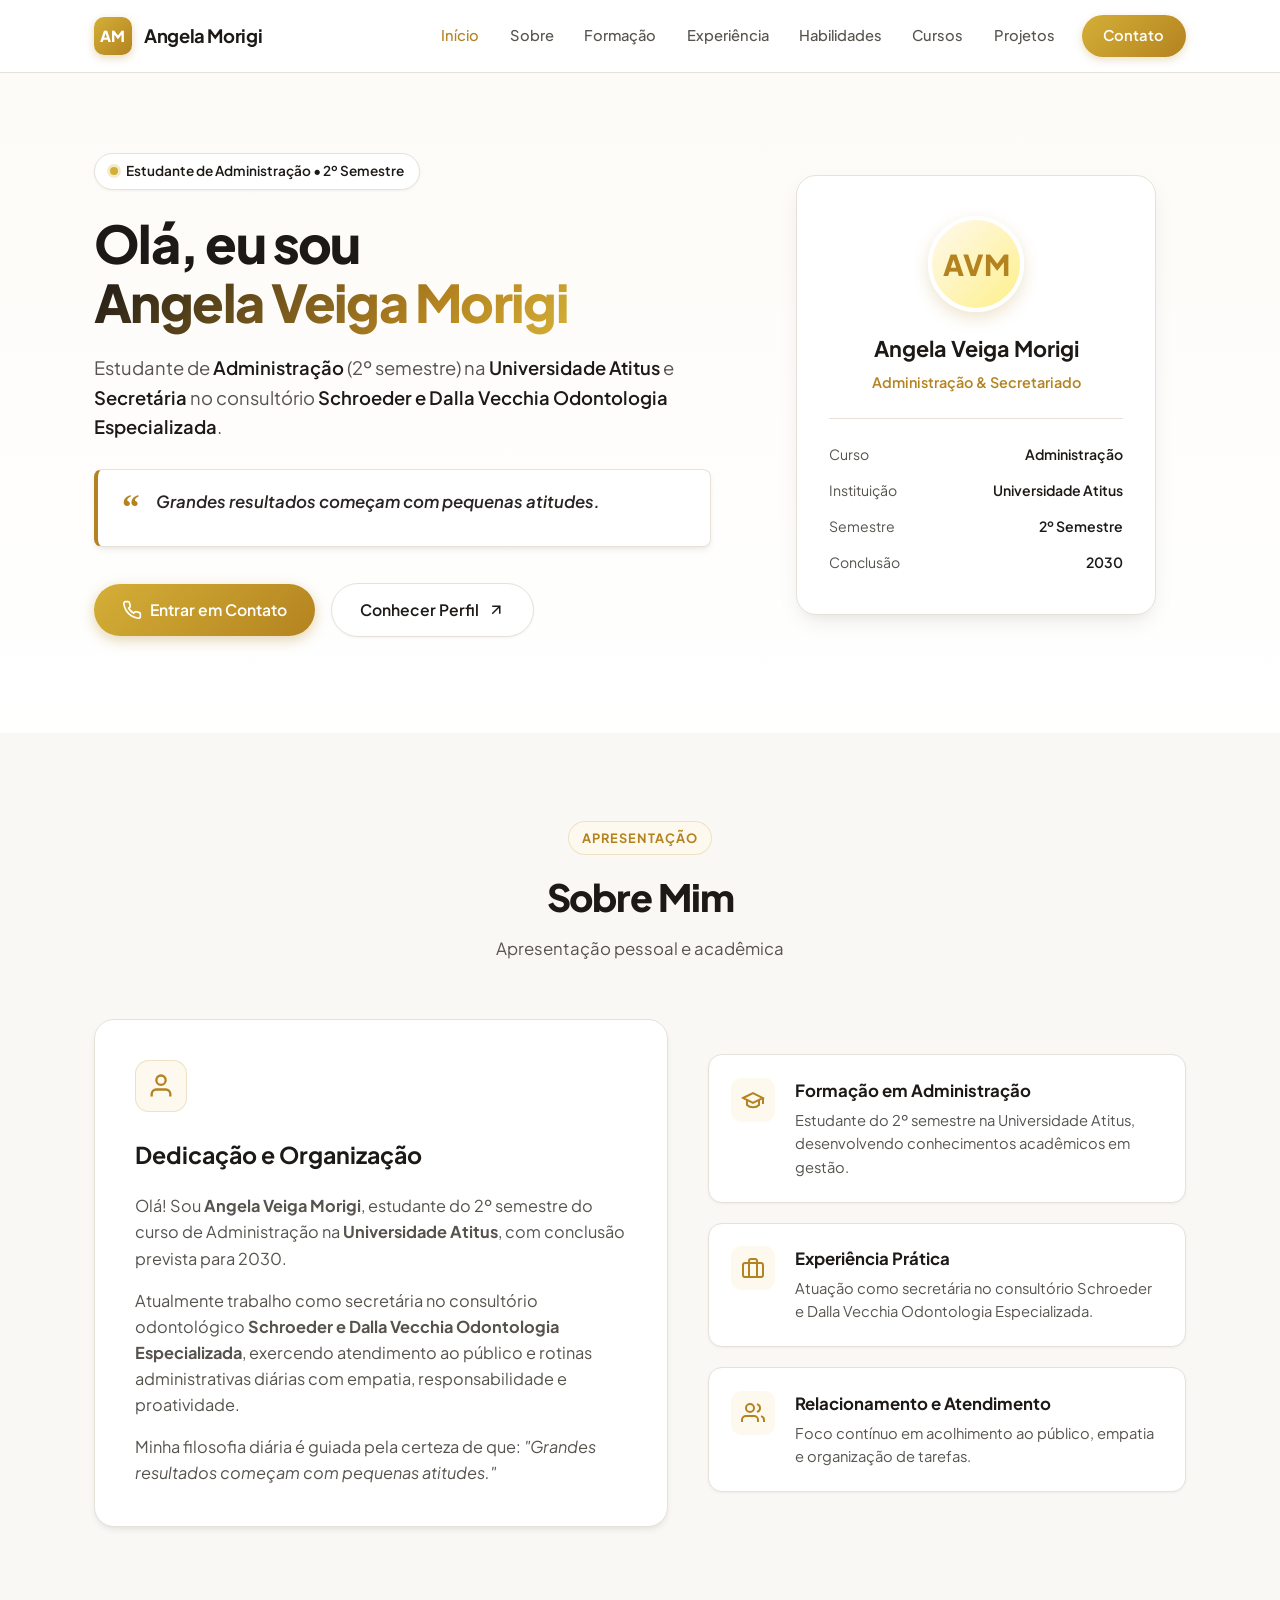
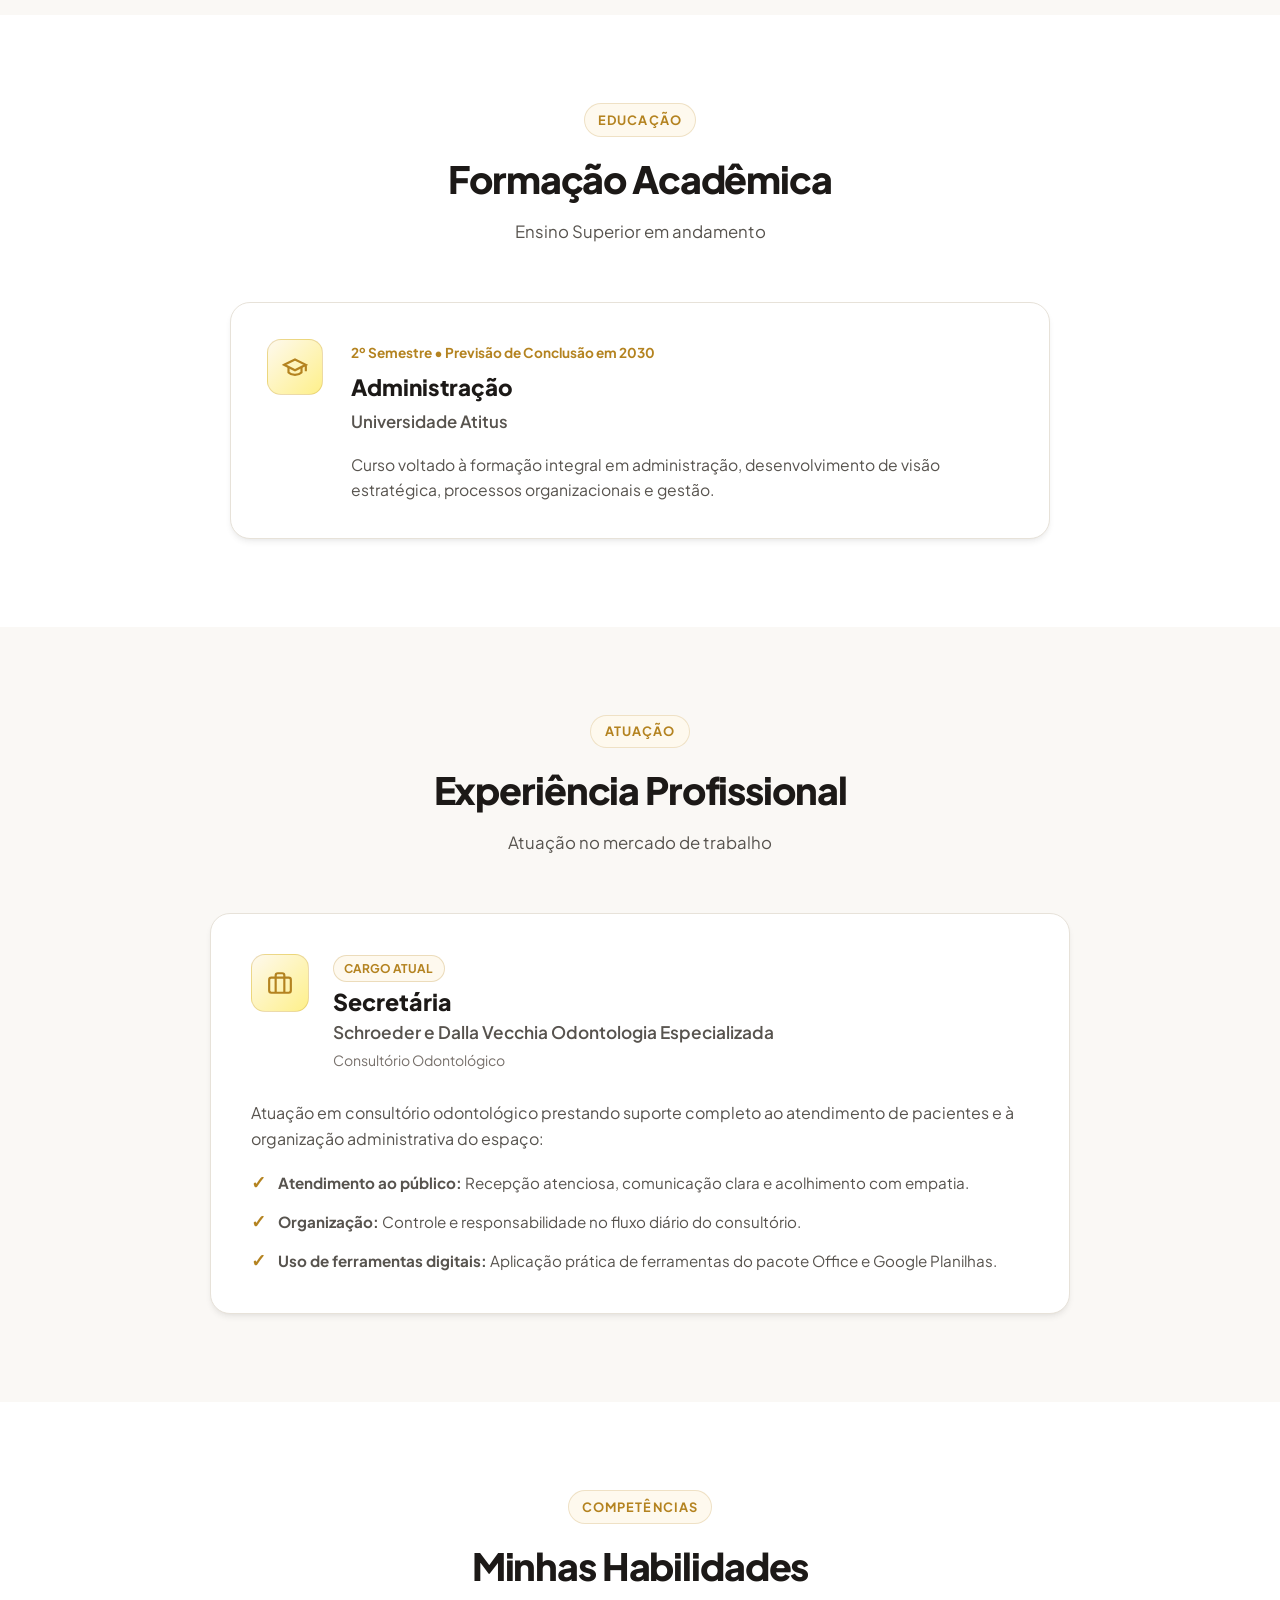
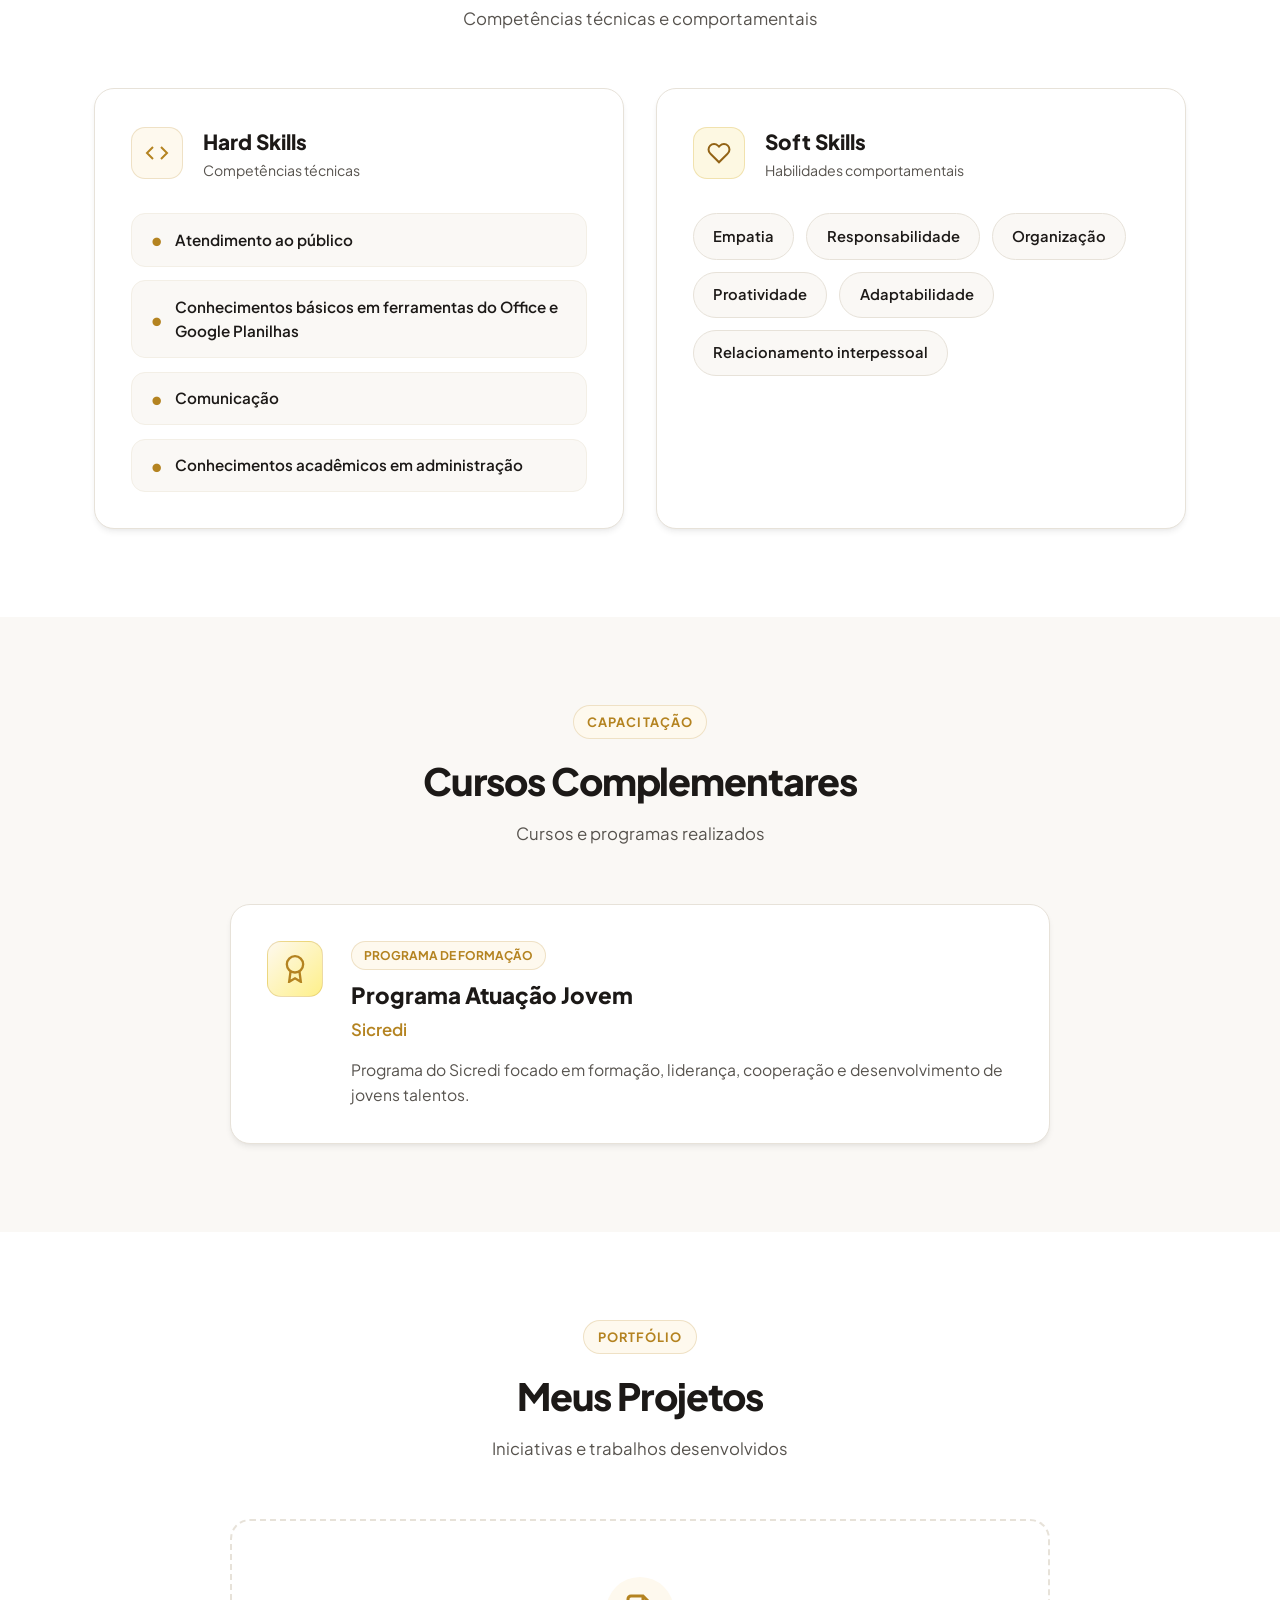
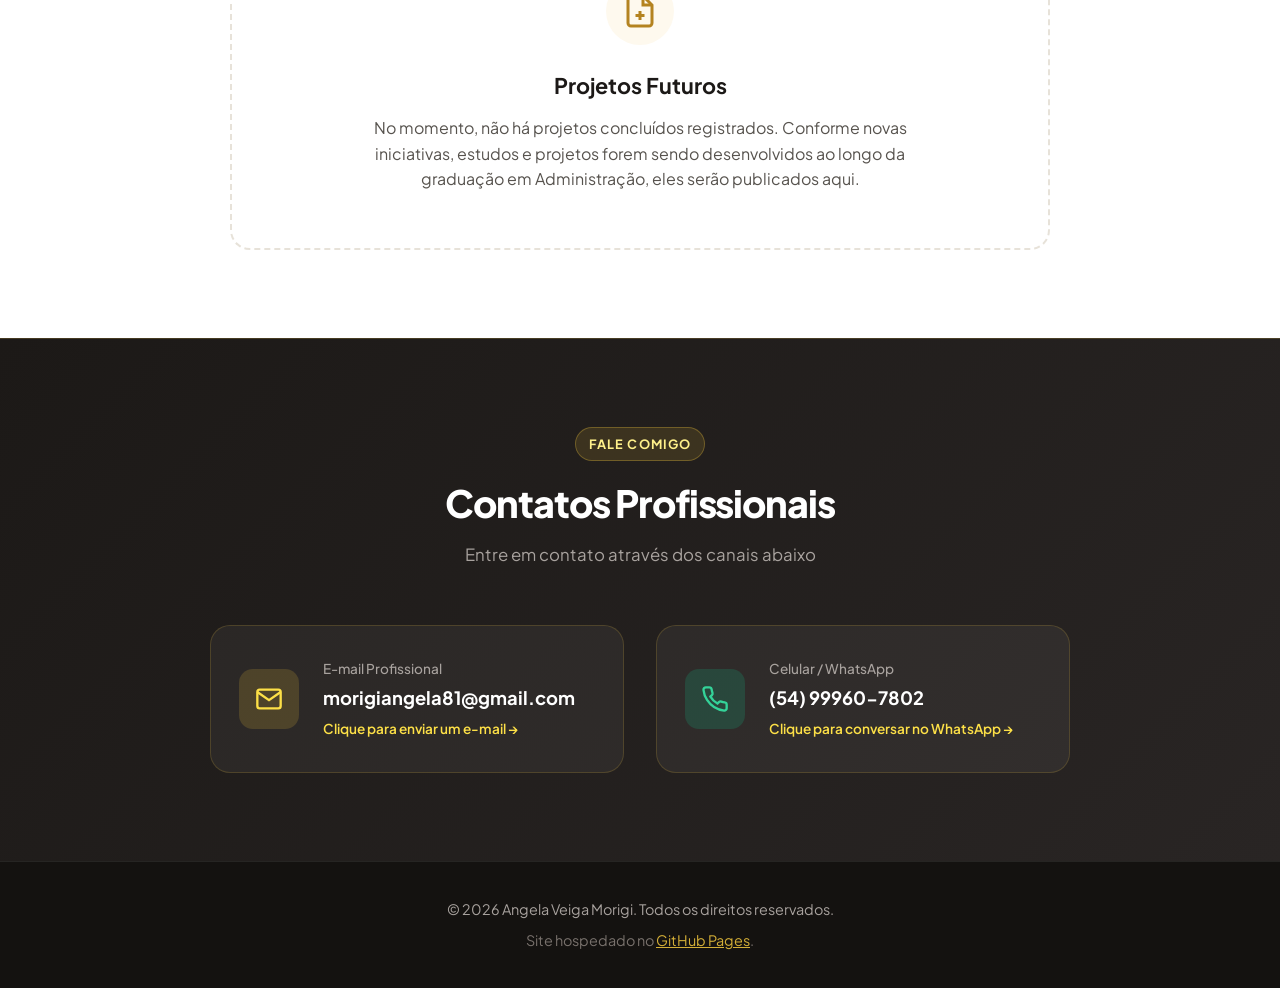
==== commit 4f747d51: "Restaura formato anterior aprovado em tons dourados modernos" ====
--- a/index.html
+++ b/index.html
@@ -3,25 +3,25 @@
 <head>
   <meta charset="UTF-8">
   <meta name="viewport" content="width=device-width, initial-scale=1.0">
-  <meta name="description" content="Site Pessoal de Angela Veiga Morigi - Estudante de Administração e Secretária. Formação na Universidade Atitus, experiências, habilidades e contatos.">
+  <meta name="description" content="Site Pessoal de Angela Veiga Morigi - Estudante de Administração e Secretária. Conheça minha formação acadêmica, experiências e contatos profissionais.">
   <meta name="author" content="Angela Veiga Morigi">
   <title>Angela Veiga Morigi | Site Pessoal</title>
 
-  <!-- Google Fonts: Cormorant Garamond (Serif Editorial) & Plus Jakarta Sans (Clean Sans) -->
+  <!-- Google Fonts: Plus Jakarta Sans -->
   <link rel="preconnect" href="https://fonts.googleapis.com">
   <link rel="preconnect" href="https://fonts.gstatic.com" crossorigin>
-  <link href="https://fonts.googleapis.com/css2?family=Cormorant+Garamond:ital,wght@0,400;0,500;0,600;0,700;1,400;1,600&family=Plus+Jakarta+Sans:wght@300;400;500;600;700&display=swap" rel="stylesheet">
+  <link href="https://fonts.googleapis.com/css2?family=Plus+Jakarta+Sans:wght@300;400;500;600;700;800&display=swap" rel="stylesheet">
 
   <link rel="stylesheet" href="style.css">
 </head>
 <body>
 
-  <!-- CABEÇALHO / NAVBAR MINIMALISTA EDITORIAL -->
+  <!-- CABEÇALHO / NAVBAR -->
   <header class="navbar" id="navbar">
     <div class="nav-container">
       <a href="#inicio" class="nav-brand" aria-label="Ir para o início">
-        <span class="brand-monogram">AVM</span>
-        <span class="brand-name">ANGELA MORIGI</span>
+        <span class="brand-initials">AM</span>
+        <span class="brand-name">Angela Morigi</span>
       </a>
 
       <!-- Botão Menu Mobile -->
@@ -32,221 +32,239 @@
       </button>
 
       <nav class="nav-links" id="navLinks" role="navigation">
-        <a href="#inicio" class="nav-link active">INÍCIO</a>
-        <a href="#sobre" class="nav-link">SOBRE</a>
-        <a href="#formacao" class="nav-link">FORMAÇÃO</a>
-        <a href="#experiencia" class="nav-link">EXPERIÊNCIA</a>
-        <a href="#habilidades" class="nav-link">HABILIDADES</a>
-        <a href="#cursos" class="nav-link">CURSOS</a>
-        <a href="#projetos" class="nav-link">PROJETOS</a>
-        <a href="#contato" class="nav-link btn-nav-cta">CONTATO</a>
+        <a href="#inicio" class="nav-link active">Início</a>
+        <a href="#sobre" class="nav-link">Sobre</a>
+        <a href="#formacao" class="nav-link">Formação</a>
+        <a href="#experiencia" class="nav-link">Experiência</a>
+        <a href="#habilidades" class="nav-link">Habilidades</a>
+        <a href="#cursos" class="nav-link">Cursos</a>
+        <a href="#projetos" class="nav-link">Projetos</a>
+        <a href="#contato" class="nav-link btn-nav-cta">Contato</a>
       </nav>
     </div>
   </header>
 
   <main>
-    <!-- SEÇÃO HERO EDITORIAL -->
+    <!-- SEÇÃO HERO / APRESENTAÇÃO -->
     <section class="hero-section" id="inicio">
       <div class="container hero-container">
         <div class="hero-content">
-          <span class="hero-eyebrow">ESTUDANTE DE ADMINISTRAÇÃO • 2º SEMESTRE</span>
-          
+          <div class="badge-tag">
+            <span class="status-dot"></span> Estudante de Administração • 2º Semestre
+          </div>
           <h1 class="hero-title">
-            Angela Veiga <br>
-            <span class="hero-title-italic">Morigi</span>
+            Olá, eu sou <br>
+            <span class="highlight-text">Angela Veiga Morigi</span>
           </h1>
-
-          <div class="hero-rule"></div>
-
           <p class="hero-subtitle">
-            Secretária no consultório odontológico <strong>Schroeder e Dalla Vecchia Odontologia Especializada</strong> e graduanda em Administração na <strong>Universidade Atitus</strong>.
+            Estudante de <strong>Administração</strong> (2º semestre) na <strong>Universidade Atitus</strong> e <strong>Secretária</strong> no consultório <strong>Schroeder e Dalla Vecchia Odontologia Especializada</strong>.
           </p>
 
-          <!-- Aspas monumentais estilo editorial -->
-          <div class="quote-editorial">
-            <span class="quote-symbol" aria-hidden="true">“</span>
-            <div class="quote-body">
-              <p class="quote-text">Grandes resultados começam com pequenas atitudes.</p>
-              <span class="quote-author">— Angela Veiga Morigi</span>
-            </div>
+          <div class="quote-card">
+            <div class="quote-icon" aria-hidden="true">“</div>
+            <p class="quote-text">Grandes resultados começam com pequenas atitudes.</p>
           </div>
 
           <div class="hero-actions">
             <a href="#contato" class="btn btn-primary">
+              <svg width="20" height="20" viewBox="0 0 24 24" fill="none" stroke="currentColor" stroke-width="2" aria-hidden="true">
+                <path d="M22 16.92v3a2 2 0 0 1-2.18 2 19.79 19.79 0 0 1-8.63-3.07 19.5 19.5 0 0 1-6-6 19.79 19.79 0 0 1-3.07-8.67A2 2 0 0 1 4.11 2h3a2 2 0 0 1 2 1.72 12.84 12.84 0 0 0 .7 2.81 2 2 0 0 1-.45 2.11L8.09 9.91a16 16 0 0 0 6 6l1.27-1.27a2 2 0 0 1 2.11-.45 12.84 12.84 0 0 0 2.81.7A2 2 0 0 1 22 16.92z"></path>
+              </svg>
               Entrar em Contato
             </a>
-            <a href="#sobre" class="btn btn-outline">
+            <a href="#sobre" class="btn btn-secondary">
               Conhecer Perfil
+              <svg width="18" height="18" viewBox="0 0 24 24" fill="none" stroke="currentColor" stroke-width="2" aria-hidden="true">
+                <line x1="7" y1="17" x2="17" y2="7"></line>
+                <polyline points="7 7 17 7 17 17"></polyline>
+              </svg>
             </a>
           </div>
         </div>
 
-        <div class="hero-visual">
-          <div class="editorial-frame">
-            <div class="frame-inner">
-              <div class="monogram-large">AVM</div>
-              <h2 class="frame-name">Angela Veiga Morigi</h2>
-              <p class="frame-role">Administração & Atendimento</p>
-              
-              <div class="frame-divider"></div>
-
-              <div class="frame-info-list">
-                <div class="frame-info-item">
-                  <span class="fi-label">INSTITUIÇÃO</span>
-                  <span class="fi-val">Universidade Atitus</span>
-                </div>
-                <div class="frame-info-item">
-                  <span class="fi-label">GRADUAÇÃO</span>
-                  <span class="fi-val">Administração (2º Semestre)</span>
-                </div>
-                <div class="frame-info-item">
-                  <span class="fi-label">PREVISÃO</span>
-                  <span class="fi-val">Conclusão em 2030</span>
-                </div>
-              </div>
-            </div>
-          </div>
-        </div>
-      </div>
-
-      <!-- FAIXA DE DESTAQUES COM LINHAS VERTICAIS (ESTILO MODELO CANVA) -->
-      <div class="container">
-        <div class="credentials-bar">
-          <div class="cred-col">
-            <span class="cred-number">01</span>
-            <span class="cred-title">Graduação</span>
-            <span class="cred-desc">Administração • Universidade Atitus (2030)</span>
-          </div>
-          <div class="cred-divider"></div>
-          <div class="cred-col">
-            <span class="cred-number">02</span>
-            <span class="cred-title">Experiência</span>
-            <span class="cred-desc">Secretária • Schroeder e Dalla Vecchia</span>
-          </div>
-          <div class="cred-divider"></div>
-          <div class="cred-col">
-            <span class="cred-number">03</span>
-            <span class="cred-title">Capacitação</span>
-            <span class="cred-desc">Programa Atuação Jovem • Sicredi</span>
-          </div>
-        </div>
-      </div>
-    </section>
-
-    <!-- SEÇÃO SOBRE (DIAGRAMAÇÃO ESTILO REVISTA) -->
-    <section class="section section-sand" id="sobre">
-      <div class="container">
-        <div class="section-heading-editorial">
-          <span class="section-category">APRESENTAÇÃO</span>
-          <h2 class="section-title-serif">Sobre Mim</h2>
-          <div class="heading-line"></div>
-        </div>
-
-        <div class="about-editorial-grid">
-          <div class="about-text-card">
-            <h3 class="about-headline">Compromisso, Organização e Atendimento Humanizado</h3>
-            <p class="paragraph-lead">
-              Olá! Sou <strong>Angela Veiga Morigi</strong>, estudante do 2º semestre do curso de Bacharelado em Administração na <strong>Universidade Atitus</strong>, com previsão de formatura em 2030.
+        <div class="hero-card-visual">
+          <div class="profile-card">
+            <div class="avatar-circle">
+              <span>AVM</span>
+            </div>
+            <h2 class="profile-card-name">Angela Veiga Morigi</h2>
+            <p class="profile-card-role">Administração & Secretariado</p>
+
+            <div class="profile-divider"></div>
+
+            <div class="profile-meta-list">
+              <div class="meta-item">
+                <span class="meta-label">Curso</span>
+                <span class="meta-val">Administração</span>
+              </div>
+              <div class="meta-item">
+                <span class="meta-label">Instituição</span>
+                <span class="meta-val">Universidade Atitus</span>
+              </div>
+              <div class="meta-item">
+                <span class="meta-label">Semestre</span>
+                <span class="meta-val">2º Semestre</span>
+              </div>
+              <div class="meta-item">
+                <span class="meta-label">Conclusão</span>
+                <span class="meta-val">2030</span>
+              </div>
+            </div>
+          </div>
+        </div>
+      </div>
+    </section>
+
+    <!-- SEÇÃO SOBRE -->
+    <section class="section section-light" id="sobre">
+      <div class="container">
+        <div class="section-header">
+          <span class="section-tag">Apresentação</span>
+          <h2 class="section-title">Sobre Mim</h2>
+          <p class="section-description">Apresentação pessoal e acadêmica</p>
+        </div>
+
+        <div class="about-grid">
+          <div class="about-card main-about">
+            <div class="card-icon-box">
+              <svg width="28" height="28" viewBox="0 0 24 24" fill="none" stroke="currentColor" stroke-width="2" aria-hidden="true">
+                <path d="M20 21v-2a4 4 0 0 0-4-4H8a4 4 0 0 0-4 4v2"></path>
+                <circle cx="12" cy="7" r="4"></circle>
+              </svg>
+            </div>
+            <h3>Dedicação e Organização</h3>
+            <p>
+              Olá! Sou <strong>Angela Veiga Morigi</strong>, estudante do 2º semestre do curso de Administração na <strong>Universidade Atitus</strong>, com conclusão prevista para 2030.
             </p>
             <p>
-              Atualmente exerço a função de secretária no consultório <strong>Schroeder e Dalla Vecchia Odontologia Especializada</strong>, onde desenvolvo atendimento ao público, organização e rotinas de escritório com empatia e atenção às pessoas.
+              Atualmente trabalho como secretária no consultório odontológico <strong>Schroeder e Dalla Vecchia Odontologia Especializada</strong>, exercendo atendimento ao público e rotinas administrativas diárias com empatia, responsabilidade e proatividade.
             </p>
             <p>
-              Minha trajetória é orientada pelo princípio de que pequenas ações diárias — como dedicação, escuta ativa e responsabilidade — constroem os grandes resultados profissionais e acadêmicos.
+              Minha filosofia diária é guiada pela certeza de que: <em>"Grandes resultados começam com pequenas atitudes."</em>
             </p>
           </div>
 
-          <div class="about-pillars">
-            <div class="pillar-box">
-              <span class="pillar-num">I</span>
-              <h4>Formação Universitária</h4>
-              <p>Construção teórica de sólidos conhecimentos acadêmicos em Administração.</p>
-            </div>
-            <div class="pillar-box">
-              <span class="pillar-num">II</span>
-              <h4>Prática Profissional</h4>
-              <p>Experiência diária em secretariado e atendimento em consultório odontológico especializado.</p>
-            </div>
-            <div class="pillar-box">
-              <span class="pillar-num">III</span>
-              <h4>Postura Ética</h4>
-              <p>Compromisso com pontualidade, comunicação respeitosa e constante desenvolvimento.</p>
-            </div>
-          </div>
-        </div>
-      </div>
-    </section>
-
-    <!-- SEÇÃO FORMAÇÃO ACADÊMICA (MOLDURAS ELEGANTES) -->
+          <div class="about-highlights">
+            <div class="highlight-item">
+              <div class="hi-icon">
+                <svg width="24" height="24" viewBox="0 0 24 24" fill="none" stroke="currentColor" stroke-width="2" aria-hidden="true">
+                  <path d="M22 10v6M2 10l10-5 10 5-10 5z"></path>
+                  <path d="M6 12v5c3 3 9 3 12 0v-5"></path>
+                </svg>
+              </div>
+              <div>
+                <h4>Formação em Administração</h4>
+                <p>Estudante do 2º semestre na Universidade Atitus, desenvolvendo conhecimentos acadêmicos em gestão.</p>
+              </div>
+            </div>
+
+            <div class="highlight-item">
+              <div class="hi-icon">
+                <svg width="24" height="24" viewBox="0 0 24 24" fill="none" stroke="currentColor" stroke-width="2" aria-hidden="true">
+                  <rect x="2" y="7" width="20" height="14" rx="2" ry="2"></rect>
+                  <path d="M16 21V5a2 2 0 0 0-2-2h-4a2 2 0 0 0-2 2v16"></path>
+                </svg>
+              </div>
+              <div>
+                <h4>Experiência Prática</h4>
+                <p>Atuação como secretária no consultório Schroeder e Dalla Vecchia Odontologia Especializada.</p>
+              </div>
+            </div>
+
+            <div class="highlight-item">
+              <div class="hi-icon">
+                <svg width="24" height="24" viewBox="0 0 24 24" fill="none" stroke="currentColor" stroke-width="2" aria-hidden="true">
+                  <path d="M17 21v-2a4 4 0 0 0-4-4H5a4 4 0 0 0-4 4v2"></path>
+                  <circle cx="9" cy="7" r="4"></circle>
+                  <path d="M23 21v-2a4 4 0 0 0-3-3.87"></path>
+                  <path d="M16 3.13a4 4 0 0 1 0 7.75"></path>
+                </svg>
+              </div>
+              <div>
+                <h4>Relacionamento e Atendimento</h4>
+                <p>Foco contínuo em acolhimento ao público, empatia e organização de tarefas.</p>
+              </div>
+            </div>
+          </div>
+        </div>
+      </div>
+    </section>
+
+    <!-- SEÇÃO FORMAÇÃO ACADÊMICA -->
     <section class="section" id="formacao">
       <div class="container">
-        <div class="section-heading-editorial">
-          <span class="section-category">FORMAÇÃO ACADÊMICA</span>
-          <h2 class="section-title-serif">Educação Superior</h2>
-          <div class="heading-line"></div>
-        </div>
-
-        <div class="framed-card-wrapper">
-          <div class="framed-card">
-            <div class="card-badge-top">GRADUAÇÃO EM ANDAMENTO</div>
-            <h3 class="framed-card-title">Bacharelado em Administração</h3>
-            <p class="framed-card-institution">Universidade Atitus</p>
-            
-            <div class="framed-meta-grid">
-              <div class="meta-pill">
-                <span class="mp-label">Etapa</span>
-                <span class="mp-value">2º Semestre</span>
-              </div>
-              <div class="meta-pill">
-                <span class="mp-label">Previsão</span>
-                <span class="mp-value">Conclusão em 2030</span>
-              </div>
-            </div>
-
-            <p class="framed-card-desc">
-              Desenvolvimento de competências em gestão de processos, finanças, rotinas organizacionais e tomada de decisão estratégica para empresas.
-            </p>
+        <div class="section-header">
+          <span class="section-tag">Educação</span>
+          <h2 class="section-title">Formação Acadêmica</h2>
+          <p class="section-description">Ensino Superior em andamento</p>
+        </div>
+
+        <div class="timeline-container">
+          <div class="timeline-card">
+            <div class="timeline-badge">
+              <svg width="26" height="26" viewBox="0 0 24 24" fill="none" stroke="currentColor" stroke-width="2" aria-hidden="true">
+                <path d="M22 10v6M2 10l10-5 10 5-10 5z"></path>
+                <path d="M6 12v5c3 3 9 3 12 0v-5"></path>
+              </svg>
+            </div>
+            <div class="timeline-content">
+              <span class="timeline-period">2º Semestre • Previsão de Conclusão em 2030</span>
+              <h3 class="timeline-title">Administração</h3>
+              <h4 class="timeline-subtitle">Universidade Atitus</h4>
+              <p class="timeline-text">
+                Curso voltado à formação integral em administração, desenvolvimento de visão estratégica, processos organizacionais e gestão.
+              </p>
+            </div>
           </div>
         </div>
       </div>
     </section>
 
     <!-- SEÇÃO EXPERIÊNCIA PROFISSIONAL -->
-    <section class="section section-sand" id="experiencia">
-      <div class="container">
-        <div class="section-heading-editorial">
-          <span class="section-category">TRAJETÓRIA PROFISSIONAL</span>
-          <h2 class="section-title-serif">Experiência</h2>
-          <div class="heading-line"></div>
-        </div>
-
-        <div class="framed-card-wrapper">
-          <div class="framed-card">
-            <div class="card-badge-top">CARGO ATUAL</div>
-            <h3 class="framed-card-title">Secretária</h3>
-            <p class="framed-card-institution">Schroeder e Dalla Vecchia Odontologia Especializada</p>
-            <span class="framed-sector">Consultório Odontológico</span>
-
-            <div class="card-rule"></div>
-
-            <p class="framed-card-desc">
-              Responsável pelo atendimento aos pacientes e suporte administrativo de excelência no consultório:
-            </p>
-
-            <ul class="editorial-list">
-              <li>
-                <span class="list-bullet">✦</span>
-                <span><strong>Atendimento ao público:</strong> Acolhimento cordial, recepção humanizada e relacionamento interpessoal positivo com os pacientes.</span>
-              </li>
-              <li>
-                <span class="list-bullet">✦</span>
-                <span><strong>Organização e rotinas:</strong> Gestão e controle diário das atividades de apoio do consultório.</span>
-              </li>
-              <li>
-                <span class="list-bullet">✦</span>
-                <span><strong>Ferramentas de escritório:</strong> Utilização prática de ferramentas do pacote Office e Google Planilhas.</span>
-              </li>
-            </ul>
+    <section class="section section-light" id="experiencia">
+      <div class="container">
+        <div class="section-header">
+          <span class="section-tag">Atuação</span>
+          <h2 class="section-title">Experiência Profissional</h2>
+          <p class="section-description">Atuação no mercado de trabalho</p>
+        </div>
+
+        <div class="experience-grid">
+          <div class="experience-card">
+            <div class="exp-header">
+              <div class="exp-icon">
+                <svg width="26" height="26" viewBox="0 0 24 24" fill="none" stroke="currentColor" stroke-width="2" aria-hidden="true">
+                  <rect x="2" y="7" width="20" height="14" rx="2" ry="2"></rect>
+                  <path d="M16 21V5a2 2 0 0 0-2-2h-4a2 2 0 0 0-2 2v16"></path>
+                </svg>
+              </div>
+              <div class="exp-info">
+                <span class="exp-tag">Cargo Atual</span>
+                <h3 class="exp-title">Secretária</h3>
+                <h4 class="exp-company">Schroeder e Dalla Vecchia Odontologia Especializada</h4>
+                <span class="exp-sector">Consultório Odontológico</span>
+              </div>
+            </div>
+
+            <div class="exp-body">
+              <p class="exp-desc">
+                Atuação em consultório odontológico prestando suporte completo ao atendimento de pacientes e à organização administrativa do espaço:
+              </p>
+              <ul class="exp-points">
+                <li>
+                  <span class="check-bullet">✓</span>
+                  <span><strong>Atendimento ao público:</strong> Recepção atenciosa, comunicação clara e acolhimento com empatia.</span>
+                </li>
+                <li>
+                  <span class="check-bullet">✓</span>
+                  <span><strong>Organização:</strong> Controle e responsabilidade no fluxo diário do consultório.</span>
+                </li>
+                <li>
+                  <span class="check-bullet">✓</span>
+                  <span><strong>Uso de ferramentas digitais:</strong> Aplicação prática de ferramentas do pacote Office e Google Planilhas.</span>
+                </li>
+              </ul>
+            </div>
           </div>
         </div>
       </div>
@@ -255,80 +273,100 @@
     <!-- SEÇÃO HABILIDADES -->
     <section class="section" id="habilidades">
       <div class="container">
-        <div class="section-heading-editorial">
-          <span class="section-category">COMPETÊNCIAS</span>
-          <h2 class="section-title-serif">Minhas Habilidades</h2>
-          <div class="heading-line"></div>
-        </div>
-
-        <div class="skills-editorial-grid">
+        <div class="section-header">
+          <span class="section-tag">Competências</span>
+          <h2 class="section-title">Minhas Habilidades</h2>
+          <p class="section-description">Competências técnicas e comportamentais</p>
+        </div>
+
+        <div class="skills-grid">
           <!-- HARD SKILLS -->
-          <div class="skill-box-framed">
-            <div class="sb-header">
-              <span class="sb-category">TÉCNICAS</span>
-              <h3 class="sb-title">Hard Skills</h3>
-            </div>
-            <div class="sb-divider"></div>
-            <ul class="sb-list">
-              <li>
-                <span class="sb-bullet">■</span>
-                <span>Atendimento ao público</span>
-              </li>
-              <li>
-                <span class="sb-bullet">■</span>
-                <span>Conhecimentos básicos em ferramentas do Office e Google Planilhas</span>
-              </li>
-              <li>
-                <span class="sb-bullet">■</span>
-                <span>Comunicação profissional</span>
-              </li>
-              <li>
-                <span class="sb-bullet">■</span>
-                <span>Conhecimentos acadêmicos em administração</span>
-              </li>
-            </ul>
+          <div class="skills-card">
+            <div class="skills-card-header">
+              <div class="skills-type-icon hard-icon">
+                <svg width="24" height="24" viewBox="0 0 24 24" fill="none" stroke="currentColor" stroke-width="2" aria-hidden="true">
+                  <polyline points="16 18 22 12 16 6"></polyline>
+                  <polyline points="8 6 2 12 8 18"></polyline>
+                </svg>
+              </div>
+              <div>
+                <h3 class="skills-title">Hard Skills</h3>
+                <p class="skills-subtitle">Competências técnicas</p>
+              </div>
+            </div>
+
+            <div class="skills-list">
+              <div class="skill-item">
+                <span class="skill-bullet">•</span>
+                <span class="skill-name">Atendimento ao público</span>
+              </div>
+              <div class="skill-item">
+                <span class="skill-bullet">•</span>
+                <span class="skill-name">Conhecimentos básicos em ferramentas do Office e Google Planilhas</span>
+              </div>
+              <div class="skill-item">
+                <span class="skill-bullet">•</span>
+                <span class="skill-name">Comunicação</span>
+              </div>
+              <div class="skill-item">
+                <span class="skill-bullet">•</span>
+                <span class="skill-name">Conhecimentos acadêmicos em administração</span>
+              </div>
+            </div>
           </div>
 
           <!-- SOFT SKILLS -->
-          <div class="skill-box-framed">
-            <div class="sb-header">
-              <span class="sb-category">COMPORTAMENTAIS</span>
-              <h3 class="sb-title">Soft Skills</h3>
-            </div>
-            <div class="sb-divider"></div>
-            <div class="sb-tags-container">
-              <span class="editorial-tag">Empatia</span>
-              <span class="editorial-tag">Responsabilidade</span>
-              <span class="editorial-tag">Organização</span>
-              <span class="editorial-tag">Proatividade</span>
-              <span class="editorial-tag">Adaptabilidade</span>
-              <span class="editorial-tag">Relacionamento Interpessoal</span>
-            </div>
-          </div>
-        </div>
-      </div>
-    </section>
-
-    <!-- SEÇÃO CURSOS COMPLEMENTARES -->
-    <section class="section section-sand" id="cursos">
-      <div class="container">
-        <div class="section-heading-editorial">
-          <span class="section-category">DESENVOLVIMENTO PESSOAL & PROFISSIONAL</span>
-          <h2 class="section-title-serif">Cursos Complementares</h2>
-          <div class="heading-line"></div>
-        </div>
-
-        <div class="framed-card-wrapper">
-          <div class="framed-card">
-            <div class="card-badge-top">CAPACITAÇÃO</div>
-            <h3 class="framed-card-title">Programa Atuação Jovem</h3>
-            <p class="framed-card-institution">Sicredi</p>
-            
-            <div class="card-rule"></div>
-
-            <p class="framed-card-desc">
-              Programa de formação cidadã, liderança, cooperação e desenvolvimento financeiro e profissional promovido pela instituição financeira cooperativa Sicredi.
-            </p>
+          <div class="skills-card">
+            <div class="skills-card-header">
+              <div class="skills-type-icon soft-icon">
+                <svg width="24" height="24" viewBox="0 0 24 24" fill="none" stroke="currentColor" stroke-width="2" aria-hidden="true">
+                  <path d="M20.84 4.61a5.5 5.5 0 0 0-7.78 0L12 5.67l-1.06-1.06a5.5 5.5 0 0 0-7.78 7.78l1.06 1.06L12 21.23l7.78-7.78 1.06-1.06a5.5 5.5 0 0 0 0-7.78z"></path>
+                </svg>
+              </div>
+              <div>
+                <h3 class="skills-title">Soft Skills</h3>
+                <p class="skills-subtitle">Habilidades comportamentais</p>
+              </div>
+            </div>
+
+            <div class="skills-tags">
+              <span class="skill-tag">Empatia</span>
+              <span class="skill-tag">Responsabilidade</span>
+              <span class="skill-tag">Organização</span>
+              <span class="skill-tag">Proatividade</span>
+              <span class="skill-tag">Adaptabilidade</span>
+              <span class="skill-tag">Relacionamento interpessoal</span>
+            </div>
+          </div>
+        </div>
+      </div>
+    </section>
+
+    <!-- SEÇÃO CURSOS -->
+    <section class="section section-light" id="cursos">
+      <div class="container">
+        <div class="section-header">
+          <span class="section-tag">Capacitação</span>
+          <h2 class="section-title">Cursos Complementares</h2>
+          <p class="section-description">Cursos e programas realizados</p>
+        </div>
+
+        <div class="courses-grid">
+          <div class="course-card">
+            <div class="course-icon">
+              <svg width="28" height="28" viewBox="0 0 24 24" fill="none" stroke="currentColor" stroke-width="2" aria-hidden="true">
+                <circle cx="12" cy="8" r="7"></circle>
+                <polyline points="8.21 13.89 7 23 12 20 17 23 15.79 13.88"></polyline>
+              </svg>
+            </div>
+            <div class="course-details">
+              <span class="course-tag">Programa de Formação</span>
+              <h3 class="course-title">Programa Atuação Jovem</h3>
+              <h4 class="course-institution">Sicredi</h4>
+              <p class="course-desc">
+                Programa do Sicredi focado em formação, liderança, cooperação e desenvolvimento de jovens talentos.
+              </p>
+            </div>
           </div>
         </div>
       </div>
@@ -337,74 +375,83 @@
     <!-- SEÇÃO PROJETOS -->
     <section class="section" id="projetos">
       <div class="container">
-        <div class="section-heading-editorial">
-          <span class="section-category">PORTFÓLIO</span>
-          <h2 class="section-title-serif">Meus Projetos</h2>
-          <div class="heading-line"></div>
-        </div>
-
-        <div class="framed-card-wrapper">
-          <div class="framed-card text-center-card">
-            <span class="minimal-icon" aria-hidden="true">✦ ✦ ✦</span>
-            <h3 class="framed-card-title">Projetos em Construção</h3>
-            <p class="framed-card-desc" style="max-width: 560px; margin: 0.75rem auto 0 auto;">
-              No momento, não há projetos concluídos registrados. Conforme novas iniciativas, estudos acadêmicos e projetos de gestão forem desenvolvidos na graduação, eles serão publicados aqui.
+        <div class="section-header">
+          <span class="section-tag">Portfólio</span>
+          <h2 class="section-title">Meus Projetos</h2>
+          <p class="section-description">Iniciativas e trabalhos desenvolvidos</p>
+        </div>
+
+        <div class="projects-container">
+          <div class="empty-projects-card">
+            <div class="empty-icon-box">
+              <svg width="36" height="36" viewBox="0 0 24 24" fill="none" stroke="currentColor" stroke-width="2" aria-hidden="true">
+                <path d="M14 2H6a2 2 0 0 0-2 2v16a2 2 0 0 0 2 2h12a2 2 0 0 0 2-2V8z"></path>
+                <polyline points="14 2 14 8 20 8"></polyline>
+                <line x1="12" y1="18" x2="12" y2="12"></line>
+                <line x1="9" y1="15" x2="15" y2="15"></line>
+              </svg>
+            </div>
+            <h3>Projetos Futuros</h3>
+            <p>
+              No momento, não há projetos concluídos registrados. Conforme novas iniciativas, estudos e projetos forem sendo desenvolvidos ao longo da graduação em Administração, eles serão publicados aqui.
             </p>
           </div>
         </div>
       </div>
     </section>
 
-    <!-- SEÇÃO CONTATO (BLOCO MARROM ESCURO NOBRE COM MOLDURAS FINAS BRANCAS) -->
-    <section class="section-contact-editorial" id="contato">
-      <div class="container">
-        <div class="contact-header-editorial">
-          <span class="contact-eyebrow">CANAIS DE ATENDIMENTO</span>
-          <h2 class="contact-title-serif">Contatos Profissionais</h2>
-          <p class="contact-subtitle">Fique à vontade para entrar em contato através dos meios abaixo</p>
-        </div>
-
-        <div class="contact-boxes-grid">
-          <!-- CAIXA 1: EMAIL -->
-          <div class="contact-framed-box">
-            <span class="cf-tag">CORRESPONDÊNCIA ELETRÔNICA</span>
-            <h3 class="cf-title">E-mail Profissional</h3>
-            <p class="cf-value">morigiangela81@gmail.com</p>
-            <a href="mailto:morigiangela81@gmail.com" class="btn-contact-pill">
-              Enviar Mensagem →
-            </a>
-          </div>
-
-          <!-- CAIXA 2: WHATSAPP -->
-          <div class="contact-framed-box">
-            <span class="cf-tag">MENSAGEM DIRETA</span>
-            <h3 class="cf-title">WhatsApp / Telefone</h3>
-            <p class="cf-value">(54) 99960-7802</p>
-            <a href="https://wa.me/5554999607802?text=Ol%C3%A1%2C%20Angela!%20Vim%20pelo%20seu%20site%20pessoal." target="_blank" rel="noopener noreferrer" class="btn-contact-pill">
-              Iniciar Conversa →
-            </a>
-          </div>
-
-          <!-- CAIXA 3: DISPONIBILIDADE -->
-          <div class="contact-framed-box">
-            <span class="cf-tag">ATENDIMENTO</span>
-            <h3 class="cf-title">Comunicação Ágil</h3>
-            <p class="cf-desc">
-              Respostas rápidas via WhatsApp e e-mail para contatos profissionais, acadêmicos e oportunidades.
-            </p>
-            <span class="cf-status">● Disponível para Contato</span>
-          </div>
+    <!-- SEÇÃO CONTATO -->
+    <section class="section section-contact" id="contato">
+      <div class="container">
+        <div class="section-header section-header-white">
+          <span class="section-tag section-tag-light">Fale Comigo</span>
+          <h2 class="section-title">Contatos Profissionais</h2>
+          <p class="section-description">Entre em contato através dos canais abaixo</p>
+        </div>
+
+        <div class="contact-cards-grid">
+          <!-- CARD EMAIL -->
+          <a href="mailto:morigiangela81@gmail.com" class="contact-card" title="Enviar e-mail para morigiangela81@gmail.com">
+            <div class="contact-card-icon">
+              <svg width="28" height="28" viewBox="0 0 24 24" fill="none" stroke="currentColor" stroke-width="2" aria-hidden="true">
+                <path d="M4 4h16c1.1 0 2 .9 2 2v12c0 1.1-.9 2-2 2H4c-1.1 0-2-.9-2-2V6c0-1.1.9-2 2-2z"></path>
+                <polyline points="22,6 12,13 2,6"></polyline>
+              </svg>
+            </div>
+            <div class="contact-card-info">
+              <span class="contact-type">E-mail Profissional</span>
+              <strong class="contact-value">morigiangela81@gmail.com</strong>
+              <span class="contact-cta-hint">Clique para enviar um e-mail →</span>
+            </div>
+          </a>
+
+          <!-- CARD WHATSAPP / TELEFONE -->
+          <a href="https://wa.me/5554999607802?text=Ol%C3%A1%2C%20Angela!%20Vim%20pelo%20seu%20site%20pessoal." target="_blank" rel="noopener noreferrer" class="contact-card" title="Conversar no WhatsApp">
+            <div class="contact-card-icon whatsapp-icon">
+              <svg width="28" height="28" viewBox="0 0 24 24" fill="none" stroke="currentColor" stroke-width="2" aria-hidden="true">
+                <path d="M22 16.92v3a2 2 0 0 1-2.18 2 19.79 19.79 0 0 1-8.63-3.07 19.5 19.5 0 0 1-6-6 19.79 19.79 0 0 1-3.07-8.67A2 2 0 0 1 4.11 2h3a2 2 0 0 1 2 1.72 12.84 12.84 0 0 0 .7 2.81 2 2 0 0 1-.45 2.11L8.09 9.91a16 16 0 0 0 6 6l1.27-1.27a2 2 0 0 1 2.11-.45 12.84 12.84 0 0 0 2.81.7A2 2 0 0 1 22 16.92z"></path>
+              </svg>
+            </div>
+            <div class="contact-card-info">
+              <span class="contact-type">Celular / WhatsApp</span>
+              <strong class="contact-value">(54) 99960-7802</strong>
+              <span class="contact-cta-hint">Clique para conversar no WhatsApp →</span>
+            </div>
+          </a>
         </div>
       </div>
     </section>
   </main>
 
-  <!-- RODAPÉ MARROM ESCURO NOBRE -->
-  <footer class="footer-editorial">
+  <!-- RODAPÉ -->
+  <footer class="footer">
     <div class="container footer-container">
-      <p class="footer-name">ANGELA VEIGA MORIGI</p>
-      <p class="footer-copy">© 2026 Todos os direitos reservados.</p>
-      <p class="footer-sub">Hospedado no <a href="https://pages.github.com/" target="_blank" rel="noopener noreferrer">GitHub Pages</a></p>
+      <p class="footer-copy">
+        © 2026 Angela Veiga Morigi. Todos os direitos reservados.
+      </p>
+      <p class="footer-sub">
+        Site hospedado no <a href="https://pages.github.com/" target="_blank" rel="noopener noreferrer">GitHub Pages</a>.
+      </p>
     </div>
   </footer>
 
--- a/style.css
+++ b/style.css
@@ -1,35 +1,39 @@
 /* ==========================================================================
    SITE PESSOAL - ANGELA VEIGA MORIGI
-   Design Editorial Nobre: Marrom Chocolate, Bege Areia e Dourado
-   Inspirado no Modelo Canva de Estilo Minimalista e Elegante
+   Estilos CSS em Tons Dourados e Luxuosos (100% Responsivo)
    ========================================================================== */
 
 :root {
-  /* PALETA EDITORIAL DO MODELO CANVA */
-  --c-dark-brown: #583925;     /* Marrom chocolate nobre (#623E2A) */
-  --c-deep-brown: #452c1c;     /* Marrom profundo */
-  --c-sand-bg: #fbf9f5;        /* Bege areia suave / Off-white acolhedor */
-  --c-sand-alt: #f5f0e8;       /* Bege neutro para seções alternadas */
-  --c-medium-brown: #8c6d58;   /* Marrom médio / Cáqui nobre */
-  --c-light-brown: #b59882;    /* Tom suave de transição */
-  --c-mist-blue: #e8f0f2;      /* Azul-névoa sutil para equilíbrio visual */
+  --primary: #1c1917;        /* Grafite escuro aquecido / ébano elegante */
+  --primary-light: #292524;
+  --accent: #b48320;         /* Dourado nobre / ouro polido */
+  --accent-hover: #926315;
+  --accent-light: #fef9ee;   /* Creme champanhe suave */
+  --accent-glow: rgba(180, 131, 32, 0.18);
+  --gold-metallic: linear-gradient(135deg, #d4af37 0%, #b48320 100%);
   
-  --c-text-main: #362215;      /* Texto principal em marrom escuro suave */
-  --c-text-muted: #6b584c;     /* Texto secundário */
-  --c-text-light: #9c8a7f;
+  --text-main: #1c1917;
+  --text-muted: #57534e;
+  --text-light: #78716c;
   
-  --c-border-subtle: rgba(88, 57, 37, 0.18);
-  --c-border-strong: #583925;
-  --c-border-white: rgba(255, 255, 255, 0.24);
-
-  /* TIPOGRAFIAS */
-  --font-serif: 'Cormorant Garamond', Georgia, serif;
-  --font-sans: 'Plus Jakarta Sans', -apple-system, BlinkMacSystemFont, "Segoe UI", sans-serif;
-
-  /* TRANSIÇÕES E DETALHES */
-  --transition: all 0.3s cubic-bezier(0.16, 1, 0.3, 1);
-  --shadow-editorial: 0 10px 30px -10px rgba(88, 57, 37, 0.08);
-  --shadow-hover: 0 18px 36px -10px rgba(88, 57, 37, 0.15);
+  --bg-body: #ffffff;
+  --bg-light: #faf8f5;       /* Marfim / Alabastro elegante */
+  --bg-card: #ffffff;
+  --border-color: #e7e2d9;
+  --border-light: #f3efe6;
+
+  --shadow-sm: 0 1px 3px rgba(28, 25, 23, 0.05);
+  --shadow-md: 0 4px 6px -1px rgba(28, 25, 23, 0.07), 0 2px 4px -2px rgba(28, 25, 23, 0.05);
+  --shadow-lg: 0 10px 25px -5px rgba(28, 25, 23, 0.09), 0 8px 10px -6px rgba(28, 25, 23, 0.04);
+  --shadow-card-hover: 0 16px 32px -8px rgba(180, 131, 32, 0.18);
+
+  --radius-sm: 8px;
+  --radius-md: 14px;
+  --radius-lg: 20px;
+  --radius-full: 9999px;
+
+  --font-sans: 'Plus Jakarta Sans', -apple-system, BlinkMacSystemFont, "Segoe UI", Roboto, sans-serif;
+  --transition: all 0.25s cubic-bezier(0.16, 1, 0.3, 1);
 }
 
 /* RESET E BASE */
@@ -47,9 +51,9 @@
 
 body {
   font-family: var(--font-sans);
-  background-color: var(--c-sand-bg);
-  color: var(--c-text-main);
-  line-height: 1.65;
+  background-color: var(--bg-body);
+  color: var(--text-main);
+  line-height: 1.6;
   -webkit-font-smoothing: antialiased;
   -moz-osx-font-smoothing: grayscale;
   overflow-x: hidden;
@@ -72,16 +76,16 @@
 }
 
 /* ==========================================================================
-   CABEÇALHO / NAVBAR EDITORIAL
+   CABEÇALHO E NAVEGAÇÃO
    ========================================================================== */
 .navbar {
   position: sticky;
   top: 0;
   z-index: 1000;
-  background: rgba(251, 249, 245, 0.95);
-  backdrop-filter: blur(12px);
-  -webkit-backdrop-filter: blur(12px);
-  border-bottom: 1px solid var(--c-border-subtle);
+  background: rgba(255, 255, 255, 0.94);
+  backdrop-filter: blur(14px);
+  -webkit-backdrop-filter: blur(14px);
+  border-bottom: 1px solid var(--border-color);
   transition: var(--transition);
 }
 
@@ -89,7 +93,7 @@
   display: flex;
   align-items: center;
   justify-content: space-between;
-  height: 76px;
+  height: 72px;
   max-width: 1140px;
   margin: 0 auto;
   padding: 0 1.5rem;
@@ -98,81 +102,62 @@
 .nav-brand {
   display: flex;
   align-items: center;
-  gap: 0.85rem;
-  letter-spacing: 0.12em;
-}
-
-.brand-monogram {
+  gap: 0.75rem;
+  font-weight: 700;
+  font-size: 1.15rem;
+  color: var(--primary);
+  letter-spacing: -0.02em;
+}
+
+.brand-initials {
   display: inline-flex;
   align-items: center;
   justify-content: center;
-  width: 36px;
-  height: 36px;
-  border: 1px solid var(--c-dark-brown);
-  color: var(--c-dark-brown);
-  font-family: var(--font-serif);
-  font-weight: 700;
+  width: 38px;
+  height: 38px;
+  background: var(--gold-metallic);
+  color: #ffffff;
+  border-radius: 10px;
+  font-weight: 800;
   font-size: 0.95rem;
-  letter-spacing: 0.05em;
-  border-radius: 4px;
-}
-
-.brand-name {
-  font-family: var(--font-serif);
-  font-size: 1.25rem;
-  font-weight: 600;
-  color: var(--c-dark-brown);
-  letter-spacing: 0.14em;
+  letter-spacing: 0.02em;
+  box-shadow: 0 3px 8px rgba(180, 131, 32, 0.3);
 }
 
 .nav-links {
   display: flex;
   align-items: center;
-  gap: 1.6rem;
+  gap: 1.5rem;
 }
 
 .nav-link {
-  font-size: 0.82rem;
-  font-weight: 600;
-  letter-spacing: 0.14em;
-  color: var(--c-text-muted);
-  transition: var(--transition);
-  padding: 0.4rem 0;
+  font-size: 0.92rem;
+  font-weight: 500;
+  color: var(--text-muted);
+  transition: var(--transition);
+  padding: 0.4rem 0.2rem;
   position: relative;
 }
 
 .nav-link:hover,
 .nav-link.active {
-  color: var(--c-dark-brown);
-}
-
-.nav-link.active::after {
-  content: '';
-  position: absolute;
-  bottom: 0;
-  left: 0;
-  width: 100%;
-  height: 1.5px;
-  background-color: var(--c-dark-brown);
+  color: var(--accent);
 }
 
 .btn-nav-cta {
-  background-color: var(--c-dark-brown) !important;
+  background: var(--gold-metallic);
   color: #ffffff !important;
-  padding: 0.5rem 1.4rem !important;
-  border-radius: 9999px;
-  font-size: 0.78rem !important;
-  letter-spacing: 0.14em;
-  transition: var(--transition);
+  padding: 0.55rem 1.35rem !important;
+  border-radius: var(--radius-full);
+  font-weight: 600;
+  transition: var(--transition);
+  box-shadow: 0 3px 8px rgba(180, 131, 32, 0.25);
 }
 
 .btn-nav-cta:hover {
-  background-color: var(--c-deep-brown) !important;
+  background: linear-gradient(135deg, #c59b27 0%, #926315 100%);
   transform: translateY(-1px);
-}
-
-.btn-nav-cta::after {
-  display: none !important;
+  box-shadow: 0 5px 14px rgba(180, 131, 32, 0.35);
 }
 
 /* BOTÃO HAMBÚRGUER MOBILE */
@@ -187,19 +172,22 @@
   flex-direction: column;
   justify-content: space-around;
   align-items: center;
+  border-radius: var(--radius-sm);
+  transition: var(--transition);
 }
 
 .hamburger-bar {
   display: block;
   width: 24px;
-  height: 2px;
-  background-color: var(--c-dark-brown);
+  height: 2.5px;
+  background-color: var(--primary);
   border-radius: 2px;
   transition: var(--transition);
 }
 
 .mobile-menu-btn.active .hamburger-bar:nth-child(1) {
   transform: translateY(7px) rotate(45deg);
+  background-color: var(--accent);
 }
 
 .mobile-menu-btn.active .hamburger-bar:nth-child(2) {
@@ -208,160 +196,153 @@
 
 .mobile-menu-btn.active .hamburger-bar:nth-child(3) {
   transform: translateY(-7px) rotate(-45deg);
+  background-color: var(--accent);
 }
 
 /* ==========================================================================
    SEÇÕES GERAIS
    ========================================================================== */
 .section {
-  padding: 6rem 0;
-}
-
-.section-sand {
-  background-color: var(--c-sand-alt);
-}
-
-.section-heading-editorial {
+  padding: 5.5rem 0;
+}
+
+.section-light {
+  background-color: var(--bg-light);
+}
+
+.section-header {
   text-align: center;
-  max-width: 600px;
-  margin: 0 auto 3.75rem auto;
-}
-
-.section-category {
-  display: block;
-  font-size: 0.76rem;
+  max-width: 640px;
+  margin: 0 auto 3.5rem auto;
+}
+
+.section-tag {
+  display: inline-block;
+  font-size: 0.8rem;
   font-weight: 700;
-  letter-spacing: 0.22em;
   text-transform: uppercase;
-  color: var(--c-medium-brown);
+  letter-spacing: 0.08em;
+  color: var(--accent);
+  background: var(--accent-light);
+  border: 1px solid rgba(180, 131, 32, 0.2);
+  padding: 0.35rem 0.85rem;
+  border-radius: var(--radius-full);
+  margin-bottom: 0.75rem;
+}
+
+.section-title {
+  font-size: clamp(1.85rem, 3.5vw, 2.35rem);
+  font-weight: 800;
+  color: var(--primary);
+  letter-spacing: -0.03em;
   margin-bottom: 0.6rem;
 }
 
-.section-title-serif {
-  font-family: var(--font-serif);
-  font-size: clamp(2.2rem, 4vw, 3rem);
-  font-weight: 600;
-  color: var(--c-dark-brown);
-  letter-spacing: -0.01em;
-  line-height: 1.15;
-}
-
-.heading-line {
-  width: 48px;
-  height: 1.5px;
-  background-color: var(--c-medium-brown);
-  margin: 1.25rem auto 0 auto;
+.section-description {
+  color: var(--text-muted);
+  font-size: 1.05rem;
 }
 
 /* ==========================================================================
-   SEÇÃO HERO (ESTILO EDITORIAL CANVA)
+   SEÇÃO HERO
    ========================================================================== */
 .hero-section {
-  padding: 4.5rem 0 5rem 0;
+  padding: 5rem 0 6rem 0;
+  background: linear-gradient(180deg, #fdfbf7 0%, #ffffff 100%);
   position: relative;
-  border-bottom: 1px solid var(--c-border-subtle);
+  overflow: hidden;
 }
 
 .hero-container {
   display: grid;
   grid-template-columns: 1.25fr 0.85fr;
   align-items: center;
-  gap: 4rem;
-}
-
-.hero-eyebrow {
+  gap: 3.5rem;
+}
+
+.badge-tag {
+  display: inline-flex;
+  align-items: center;
+  gap: 0.5rem;
+  background: #ffffff;
+  border: 1px solid var(--border-color);
+  padding: 0.4rem 0.95rem;
+  border-radius: var(--radius-full);
+  font-size: 0.85rem;
+  font-weight: 600;
+  color: var(--primary);
+  margin-bottom: 1.5rem;
+  box-shadow: var(--shadow-sm);
+}
+
+.status-dot {
+  width: 8px;
+  height: 8px;
+  background-color: #d4af37;
+  border-radius: 50%;
   display: inline-block;
-  font-size: 0.78rem;
-  font-weight: 700;
-  letter-spacing: 0.2em;
-  text-transform: uppercase;
-  color: var(--c-medium-brown);
+  box-shadow: 0 0 0 3px rgba(212, 175, 55, 0.25);
+}
+
+.hero-title {
+  font-size: clamp(2.2rem, 5vw, 3.25rem);
+  font-weight: 800;
+  line-height: 1.15;
+  letter-spacing: -0.03em;
+  color: var(--primary);
   margin-bottom: 1.25rem;
 }
 
-.hero-title {
-  font-family: var(--font-serif);
-  font-size: clamp(2.8rem, 5.5vw, 4.25rem);
+.highlight-text {
+  background: linear-gradient(135deg, var(--primary) 0%, var(--accent) 70%, #d4af37 100%);
+  -webkit-background-clip: text;
+  -webkit-text-fill-color: transparent;
+}
+
+.hero-subtitle {
+  font-size: 1.15rem;
+  color: var(--text-muted);
+  margin-bottom: 1.75rem;
+  line-height: 1.6;
+}
+
+.hero-subtitle strong {
+  color: var(--primary);
   font-weight: 600;
-  line-height: 1.05;
-  color: var(--c-dark-brown);
-  letter-spacing: -0.02em;
-  margin-bottom: 1.5rem;
-}
-
-.hero-title-italic {
-  font-style: italic;
-  font-weight: 400;
-  color: var(--c-medium-brown);
-}
-
-.hero-rule {
-  width: 64px;
-  height: 2px;
-  background-color: var(--c-dark-brown);
-  margin-bottom: 1.5rem;
-}
-
-.hero-subtitle {
-  font-size: 1.12rem;
-  color: var(--c-text-muted);
-  line-height: 1.7;
-  margin-bottom: 2rem;
-  max-width: 540px;
-}
-
-.hero-subtitle strong {
-  color: var(--c-dark-brown);
-  font-weight: 600;
-}
-
-/* ASPAS MONUMENTAIS ESTILO EDITORIAL */
-.quote-editorial {
+}
+
+/* CARD DE FRASE */
+.quote-card {
   display: flex;
   align-items: flex-start;
   gap: 1rem;
   background: #ffffff;
-  border: 1px solid var(--c-border-subtle);
-  border-left: 3px solid var(--c-dark-brown);
-  padding: 1.4rem 1.75rem;
-  border-radius: 4px;
+  border-left: 4px solid var(--accent);
+  border-top: 1px solid var(--border-color);
+  border-right: 1px solid var(--border-color);
+  border-bottom: 1px solid var(--border-color);
+  padding: 1.25rem 1.5rem;
+  border-radius: var(--radius-sm);
+  box-shadow: var(--shadow-md);
   margin-bottom: 2.25rem;
-  box-shadow: var(--shadow-editorial);
-}
-
-.quote-symbol {
-  font-family: var(--font-serif);
-  font-size: 3.5rem;
-  line-height: 0.8;
-  color: var(--c-dark-brown);
-  font-weight: 700;
-  user-select: none;
-}
-
-.quote-body {
-  display: flex;
-  flex-direction: column;
-  gap: 0.35rem;
+}
+
+.quote-icon {
+  font-size: 2.2rem;
+  line-height: 1;
+  color: var(--accent);
+  font-family: serif;
+  font-weight: bold;
 }
 
 .quote-text {
-  font-family: var(--font-serif);
-  font-size: 1.2rem;
+  font-size: 1.05rem;
   font-style: italic;
   font-weight: 600;
-  color: var(--c-dark-brown);
-  line-height: 1.4;
-}
-
-.quote-author {
-  font-size: 0.8rem;
-  letter-spacing: 0.1em;
-  text-transform: uppercase;
-  color: var(--c-medium-brown);
-  font-weight: 600;
-}
-
-/* BOTÕES HERO */
+  color: var(--primary-light);
+  line-height: 1.45;
+}
+
 .hero-actions {
   display: flex;
   align-items: center;
@@ -373,702 +354,750 @@
   display: inline-flex;
   align-items: center;
   justify-content: center;
-  padding: 0.85rem 2rem;
-  border-radius: 9999px;
-  font-size: 0.85rem;
+  gap: 0.5rem;
+  padding: 0.85rem 1.75rem;
+  border-radius: var(--radius-full);
   font-weight: 600;
-  letter-spacing: 0.12em;
-  text-transform: uppercase;
+  font-size: 0.98rem;
   transition: var(--transition);
   cursor: pointer;
-  border: 1px solid transparent;
+  border: none;
 }
 
 .btn-primary {
-  background-color: var(--c-dark-brown);
+  background: var(--gold-metallic);
   color: #ffffff;
+  box-shadow: 0 4px 14px rgba(180, 131, 32, 0.35);
 }
 
 .btn-primary:hover {
-  background-color: var(--c-deep-brown);
   transform: translateY(-2px);
-  box-shadow: 0 6px 16px rgba(88, 57, 37, 0.25);
-}
-
-.btn-outline {
-  background-color: transparent;
-  color: var(--c-dark-brown);
-  border-color: var(--c-dark-brown);
-}
-
-.btn-outline:hover {
+  box-shadow: 0 8px 22px rgba(180, 131, 32, 0.45);
+}
+
+.btn-secondary {
   background-color: #ffffff;
+  color: var(--primary);
+  border: 1px solid var(--border-color);
+  box-shadow: var(--shadow-sm);
+}
+
+.btn-secondary:hover {
+  background-color: var(--accent-light);
+  border-color: var(--accent);
+  color: var(--accent);
   transform: translateY(-2px);
 }
 
-/* QUADRO VISUAL EDITORIAL */
-.hero-visual {
+/* VISUAL HERO PROFILE CARD */
+.hero-card-visual {
   display: flex;
   justify-content: center;
 }
 
-.editorial-frame {
+.profile-card {
+  background: #ffffff;
+  border: 1px solid var(--border-color);
+  border-radius: var(--radius-lg);
+  padding: 2.5rem 2rem;
+  width: 100%;
+  max-width: 360px;
+  box-shadow: var(--shadow-lg);
+  text-align: center;
   position: relative;
-  background: #ffffff;
-  border: 1px solid var(--c-border-strong);
-  padding: 2.75rem 2.25rem;
-  width: 100%;
-  max-width: 380px;
-  box-shadow: var(--shadow-editorial);
-  text-align: center;
-  border-radius: 2px;
-}
-
-.editorial-frame::before {
-  content: '';
-  position: absolute;
-  top: 6px;
-  left: 6px;
-  right: 6px;
-  bottom: 6px;
-  border: 1px solid var(--c-border-subtle);
-  pointer-events: none;
-}
-
-.monogram-large {
-  font-family: var(--font-serif);
-  font-size: 3rem;
+  transition: var(--transition);
+}
+
+.profile-card:hover {
+  transform: translateY(-4px);
+  border-color: rgba(180, 131, 32, 0.35);
+  box-shadow: var(--shadow-card-hover);
+}
+
+.avatar-circle {
+  width: 96px;
+  height: 96px;
+  margin: 0 auto 1.25rem auto;
+  border-radius: 50%;
+  background: linear-gradient(135deg, #fef9ee 0%, #fef08a 100%);
+  display: flex;
+  align-items: center;
+  justify-content: center;
+  font-weight: 800;
+  font-size: 1.8rem;
+  color: var(--accent);
+  border: 4px solid #ffffff;
+  box-shadow: 0 6px 16px rgba(180, 131, 32, 0.22);
+}
+
+.profile-card-name {
+  font-size: 1.35rem;
   font-weight: 700;
-  letter-spacing: 0.1em;
-  color: var(--c-dark-brown);
-  margin-bottom: 0.5rem;
-}
-
-.frame-name {
-  font-family: var(--font-serif);
-  font-size: 1.55rem;
+  color: var(--primary);
+  margin-bottom: 0.25rem;
+}
+
+.profile-card-role {
+  color: var(--accent);
+  font-size: 0.9rem;
   font-weight: 600;
-  color: var(--c-dark-brown);
-  letter-spacing: 0.02em;
-}
-
-.frame-role {
-  font-size: 0.82rem;
-  letter-spacing: 0.16em;
-  text-transform: uppercase;
-  color: var(--c-medium-brown);
-  margin-top: 0.25rem;
+}
+
+.profile-divider {
+  height: 1px;
+  background-color: var(--border-color);
+  margin: 1.5rem 0;
+}
+
+.profile-meta-list {
+  display: flex;
+  flex-direction: column;
+  gap: 0.85rem;
+  text-align: left;
+}
+
+.meta-item {
+  display: flex;
+  justify-content: space-between;
+  align-items: center;
+  font-size: 0.88rem;
+}
+
+.meta-label {
+  color: var(--text-muted);
+}
+
+.meta-val {
   font-weight: 600;
-}
-
-.frame-divider {
-  width: 40px;
-  height: 1px;
-  background-color: var(--c-dark-brown);
-  margin: 1.5rem auto;
-}
-
-.frame-info-list {
-  display: flex;
-  flex-direction: column;
-  gap: 1rem;
-  text-align: left;
-}
-
-.frame-info-item {
-  display: flex;
-  flex-direction: column;
-  border-bottom: 1px solid var(--c-border-subtle);
-  padding-bottom: 0.6rem;
-}
-
-.frame-info-item:last-child {
-  border-bottom: none;
-  padding-bottom: 0;
-}
-
-.fi-label {
-  font-size: 0.72rem;
-  font-weight: 700;
-  letter-spacing: 0.16em;
-  color: var(--c-medium-brown);
-}
-
-.fi-val {
-  font-size: 0.95rem;
-  font-weight: 600;
-  color: var(--c-dark-brown);
-  margin-top: 0.15rem;
+  color: var(--primary);
 }
 
 /* ==========================================================================
-   FAIXA DE DESTAQUES (CREDENTIALS BAR - ESTILO CANVA)
+   SEÇÃO SOBRE MIM
    ========================================================================== */
-.credentials-bar {
-  display: grid;
-  grid-template-columns: 1fr auto 1fr auto 1fr;
-  align-items: center;
-  background: #ffffff;
-  border: 1px solid var(--c-border-subtle);
-  margin-top: 4.5rem;
-  padding: 2.25rem 2rem;
-  border-radius: 4px;
-  box-shadow: var(--shadow-editorial);
-}
-
-.cred-col {
-  display: flex;
-  flex-direction: column;
-  align-items: center;
-  text-align: center;
-}
-
-.cred-number {
-  font-family: var(--font-serif);
-  font-size: 1.75rem;
-  font-style: italic;
-  color: var(--c-medium-brown);
-  font-weight: 600;
-}
-
-.cred-title {
-  font-family: var(--font-serif);
-  font-size: 1.25rem;
-  font-weight: 700;
-  color: var(--c-dark-brown);
-  margin-top: 0.2rem;
-}
-
-.cred-desc {
-  font-size: 0.85rem;
-  color: var(--c-text-muted);
-  margin-top: 0.25rem;
-}
-
-.cred-divider {
-  width: 1px;
-  height: 55px;
-  background-color: var(--c-border-subtle);
-}
-
-/* ==========================================================================
-   SEÇÃO SOBRE (DIAGRAMAÇÃO EDITORIAL ASSIMÉTRICA)
-   ========================================================================== */
-.about-editorial-grid {
+.about-grid {
   display: grid;
   grid-template-columns: 1.2fr 1fr;
-  gap: 3rem;
-  align-items: center;
-}
-
-.about-text-card {
+  gap: 2.5rem;
+  align-items: center;
+}
+
+.about-card.main-about {
   background: #ffffff;
-  border: 1px solid var(--c-border-subtle);
-  border-left: 3px solid var(--c-dark-brown);
-  padding: 3rem 2.5rem;
-  box-shadow: var(--shadow-editorial);
-}
-
-.about-headline {
-  font-family: var(--font-serif);
-  font-size: 1.75rem;
+  border: 1px solid var(--border-color);
+  border-radius: var(--radius-lg);
+  padding: 2.5rem;
+  box-shadow: var(--shadow-md);
+}
+
+.card-icon-box {
+  width: 52px;
+  height: 52px;
+  background-color: var(--accent-light);
+  border: 1px solid rgba(180, 131, 32, 0.2);
+  color: var(--accent);
+  display: inline-flex;
+  align-items: center;
+  justify-content: center;
+  border-radius: var(--radius-md);
+  margin-bottom: 1.5rem;
+}
+
+.about-card h3 {
+  font-size: 1.45rem;
+  font-weight: 700;
+  color: var(--primary);
+  margin-bottom: 1.25rem;
+}
+
+.about-card p {
+  color: var(--text-muted);
+  font-size: 1.02rem;
+  margin-bottom: 1rem;
+}
+
+.about-card p:last-child {
+  margin-bottom: 0;
+}
+
+.about-highlights {
+  display: flex;
+  flex-direction: column;
+  gap: 1.25rem;
+}
+
+.highlight-item {
+  display: flex;
+  gap: 1.25rem;
+  align-items: flex-start;
+  background: #ffffff;
+  border: 1px solid var(--border-color);
+  padding: 1.4rem;
+  border-radius: var(--radius-md);
+  box-shadow: var(--shadow-sm);
+  transition: var(--transition);
+}
+
+.highlight-item:hover {
+  border-color: var(--accent);
+  transform: translateX(4px);
+  box-shadow: var(--shadow-md);
+}
+
+.hi-icon {
+  width: 44px;
+  height: 44px;
+  flex-shrink: 0;
+  background: var(--accent-light);
+  color: var(--accent);
+  display: flex;
+  align-items: center;
+  justify-content: center;
+  border-radius: 10px;
+}
+
+.highlight-item h4 {
+  font-size: 1.05rem;
+  font-weight: 700;
+  color: var(--primary);
+  margin-bottom: 0.25rem;
+}
+
+.highlight-item p {
+  font-size: 0.92rem;
+  color: var(--text-muted);
+}
+
+/* ==========================================================================
+   SEÇÃO FORMAÇÃO ACADÊMICA
+   ========================================================================== */
+.timeline-container {
+  max-width: 820px;
+  margin: 0 auto;
+}
+
+.timeline-card {
+  display: flex;
+  gap: 1.75rem;
+  background: #ffffff;
+  border: 1px solid var(--border-color);
+  border-radius: var(--radius-lg);
+  padding: 2.25rem;
+  box-shadow: var(--shadow-md);
+  transition: var(--transition);
+  position: relative;
+}
+
+.timeline-card:hover {
+  border-color: var(--accent);
+  box-shadow: var(--shadow-card-hover);
+}
+
+.timeline-badge {
+  width: 56px;
+  height: 56px;
+  flex-shrink: 0;
+  background: linear-gradient(135deg, var(--accent-light), #fef08a);
+  border: 1px solid rgba(180, 131, 32, 0.25);
+  color: var(--accent);
+  border-radius: 14px;
+  display: flex;
+  align-items: center;
+  justify-content: center;
+}
+
+.timeline-content {
+  flex: 1;
+}
+
+.timeline-period {
+  display: inline-block;
+  font-size: 0.85rem;
+  font-weight: 700;
+  color: var(--accent);
+  margin-bottom: 0.4rem;
+}
+
+.timeline-title {
+  font-size: 1.4rem;
+  font-weight: 800;
+  color: var(--primary);
+  margin-bottom: 0.2rem;
+}
+
+.timeline-subtitle {
+  font-size: 1.05rem;
   font-weight: 600;
-  color: var(--c-dark-brown);
-  line-height: 1.25;
-  margin-bottom: 1.5rem;
-}
-
-.paragraph-lead {
-  font-size: 1.05rem;
-  color: var(--c-text-main);
-  margin-bottom: 1.25rem;
-  line-height: 1.75;
-}
-
-.about-text-card p {
+  color: var(--text-muted);
+  margin-bottom: 1rem;
+}
+
+.timeline-text {
   font-size: 0.98rem;
-  color: var(--c-text-muted);
-  margin-bottom: 1.25rem;
-  line-height: 1.75;
-}
-
-.about-text-card p:last-child {
-  margin-bottom: 0;
-}
-
-.about-pillars {
-  display: flex;
-  flex-direction: column;
-  gap: 1.5rem;
-}
-
-.pillar-box {
-  background: #ffffff;
-  border: 1px solid var(--c-border-subtle);
-  padding: 1.75rem 2rem;
-  border-radius: 4px;
-  transition: var(--transition);
-}
-
-.pillar-box:hover {
-  border-color: var(--c-dark-brown);
-  transform: translateX(4px);
-  box-shadow: var(--shadow-editorial);
-}
-
-.pillar-num {
-  font-family: var(--font-serif);
-  font-size: 1.15rem;
-  font-style: italic;
-  font-weight: 700;
-  color: var(--c-medium-brown);
-  display: block;
-  margin-bottom: 0.25rem;
-}
-
-.pillar-box h4 {
-  font-family: var(--font-serif);
-  font-size: 1.25rem;
-  font-weight: 700;
-  color: var(--c-dark-brown);
-  margin-bottom: 0.35rem;
-}
-
-.pillar-box p {
-  font-size: 0.9rem;
-  color: var(--c-text-muted);
+  color: var(--text-muted);
+  line-height: 1.6;
 }
 
 /* ==========================================================================
-   CARDS EMOLDURADOS (FORMAÇÃO, EXPERIÊNCIA, CURSOS)
+   SEÇÃO EXPERIÊNCIA PROFISSIONAL
    ========================================================================== */
-.framed-card-wrapper {
+.experience-grid {
   max-width: 860px;
   margin: 0 auto;
 }
 
-.framed-card {
-  position: relative;
+.experience-card {
   background: #ffffff;
-  border: 1px solid var(--c-border-strong);
-  padding: 3rem 2.5rem;
-  border-radius: 2px;
-  box-shadow: var(--shadow-editorial);
-  transition: var(--transition);
-}
-
-.framed-card::before {
-  content: '';
-  position: absolute;
-  top: 6px;
-  left: 6px;
-  right: 6px;
-  bottom: 6px;
-  border: 1px solid var(--c-border-subtle);
-  pointer-events: none;
-}
-
-.framed-card:hover {
-  box-shadow: var(--shadow-hover);
-}
-
-.card-badge-top {
+  border: 1px solid var(--border-color);
+  border-radius: var(--radius-lg);
+  padding: 2.5rem;
+  box-shadow: var(--shadow-md);
+  transition: var(--transition);
+}
+
+.experience-card:hover {
+  box-shadow: var(--shadow-card-hover);
+}
+
+.exp-header {
+  display: flex;
+  gap: 1.5rem;
+  align-items: flex-start;
+  margin-bottom: 1.75rem;
+}
+
+.exp-icon {
+  width: 58px;
+  height: 58px;
+  flex-shrink: 0;
+  background: linear-gradient(135deg, #fef9ee, #fef08a);
+  border: 1px solid rgba(180, 131, 32, 0.25);
+  color: var(--accent);
+  display: flex;
+  align-items: center;
+  justify-content: center;
+  border-radius: var(--radius-md);
+}
+
+.exp-tag {
   display: inline-block;
-  font-size: 0.72rem;
+  font-size: 0.75rem;
   font-weight: 700;
-  letter-spacing: 0.18em;
   text-transform: uppercase;
-  color: var(--c-medium-brown);
-  border: 1px solid var(--c-border-subtle);
-  padding: 0.3rem 0.85rem;
-  border-radius: 9999px;
-  margin-bottom: 1rem;
-}
-
-.framed-card-title {
-  font-family: var(--font-serif);
-  font-size: 2rem;
-  font-weight: 700;
-  color: var(--c-dark-brown);
+  color: #b48320;
+  background: var(--accent-light);
+  border: 1px solid rgba(180, 131, 32, 0.25);
+  padding: 0.2rem 0.65rem;
+  border-radius: var(--radius-full);
+  margin-bottom: 0.35rem;
+}
+
+.exp-title {
+  font-size: 1.45rem;
+  font-weight: 800;
+  color: var(--primary);
   line-height: 1.2;
 }
 
-.framed-card-institution {
+.exp-company {
+  font-size: 1.08rem;
+  font-weight: 600;
+  color: var(--text-muted);
+  margin-top: 0.2rem;
+}
+
+.exp-sector {
+  font-size: 0.88rem;
+  color: var(--text-light);
+}
+
+.exp-desc {
+  font-size: 1rem;
+  color: var(--text-muted);
+  margin-bottom: 1.25rem;
+}
+
+.exp-points {
+  display: flex;
+  flex-direction: column;
+  gap: 0.9rem;
+}
+
+.exp-points li {
+  display: flex;
+  gap: 0.75rem;
+  align-items: flex-start;
+  font-size: 0.95rem;
+  color: var(--text-muted);
+}
+
+.check-bullet {
+  color: var(--accent);
+  font-weight: 800;
   font-size: 1.1rem;
-  font-weight: 600;
-  color: var(--c-medium-brown);
-  margin-top: 0.25rem;
-}
-
-.framed-sector {
-  display: inline-block;
-  font-size: 0.82rem;
-  color: var(--c-text-light);
-  letter-spacing: 0.05em;
-  margin-top: 0.2rem;
-}
-
-.card-rule {
-  width: 100%;
-  height: 1px;
-  background-color: var(--c-border-subtle);
-  margin: 1.5rem 0;
-}
-
-.framed-meta-grid {
-  display: flex;
-  gap: 1.25rem;
-  margin: 1.5rem 0;
-  flex-wrap: wrap;
-}
-
-.meta-pill {
-  display: flex;
-  gap: 0.5rem;
-  align-items: center;
-  background: var(--c-sand-bg);
-  border: 1px solid var(--c-border-subtle);
-  padding: 0.45rem 1rem;
-  border-radius: 4px;
-}
-
-.mp-label {
-  font-size: 0.76rem;
-  font-weight: 700;
-  letter-spacing: 0.1em;
-  text-transform: uppercase;
-  color: var(--c-medium-brown);
-}
-
-.mp-value {
-  font-size: 0.9rem;
-  font-weight: 600;
-  color: var(--c-dark-brown);
-}
-
-.framed-card-desc {
-  font-size: 1rem;
-  color: var(--c-text-muted);
-  line-height: 1.7;
-}
-
-/* LISTA EDITORIAL COM MARCADORES EM ESTRELA */
-.editorial-list {
-  display: flex;
-  flex-direction: column;
-  gap: 1rem;
-  margin-top: 1.25rem;
-}
-
-.editorial-list li {
-  display: flex;
-  gap: 0.85rem;
-  align-items: flex-start;
-  font-size: 0.96rem;
-  color: var(--c-text-muted);
-  line-height: 1.6;
-}
-
-.list-bullet {
-  color: var(--c-medium-brown);
-  font-size: 0.85rem;
-  line-height: 1.8;
-}
-
-/* CARD DE PROJETOS */
-.text-center-card {
-  text-align: center;
-  padding: 3.5rem 2rem;
-}
-
-.minimal-icon {
-  display: block;
-  font-size: 0.9rem;
-  letter-spacing: 0.3em;
-  color: var(--c-medium-brown);
-  margin-bottom: 1rem;
+  line-height: 1.3;
 }
 
 /* ==========================================================================
-   SEÇÃO HABILIDADES EDITORIAL
+   SEÇÃO HABILIDADES
    ========================================================================== */
-.skills-editorial-grid {
+.skills-grid {
   display: grid;
   grid-template-columns: 1fr 1fr;
-  gap: 2.5rem;
-}
-
-.skill-box-framed {
-  position: relative;
+  gap: 2rem;
+}
+
+.skills-card {
   background: #ffffff;
-  border: 1px solid var(--c-border-strong);
-  padding: 2.75rem 2.25rem;
-  border-radius: 2px;
-  box-shadow: var(--shadow-editorial);
-  transition: var(--transition);
-}
-
-.skill-box-framed::before {
-  content: '';
-  position: absolute;
-  top: 5px;
-  left: 5px;
-  right: 5px;
-  bottom: 5px;
-  border: 1px solid var(--c-border-subtle);
-  pointer-events: none;
-}
-
-.skill-box-framed:hover {
+  border: 1px solid var(--border-color);
+  border-radius: var(--radius-lg);
+  padding: 2.25rem;
+  box-shadow: var(--shadow-md);
+  transition: var(--transition);
+}
+
+.skills-card:hover {
+  transform: translateY(-3px);
+  box-shadow: var(--shadow-card-hover);
+}
+
+.skills-card-header {
+  display: flex;
+  align-items: center;
+  gap: 1.25rem;
+  margin-bottom: 2rem;
+}
+
+.skills-type-icon {
+  width: 52px;
+  height: 52px;
+  display: flex;
+  align-items: center;
+  justify-content: center;
+  border-radius: var(--radius-md);
+}
+
+.hard-icon {
+  background: var(--accent-light);
+  border: 1px solid rgba(180, 131, 32, 0.2);
+  color: var(--accent);
+}
+
+.soft-icon {
+  background: #fdf8e2;
+  border: 1px solid rgba(212, 175, 55, 0.3);
+  color: #926315;
+}
+
+.skills-title {
+  font-size: 1.3rem;
+  font-weight: 800;
+  color: var(--primary);
+}
+
+.skills-subtitle {
+  font-size: 0.88rem;
+  color: var(--text-muted);
+}
+
+.skills-list {
+  display: flex;
+  flex-direction: column;
+  gap: 0.85rem;
+}
+
+.skill-item {
+  display: flex;
+  align-items: center;
+  gap: 0.75rem;
+  background: var(--bg-light);
+  border: 1px solid var(--border-light);
+  padding: 0.85rem 1.15rem;
+  border-radius: var(--radius-md);
+  transition: var(--transition);
+}
+
+.skill-item:hover {
+  background: #ffffff;
+  border-color: var(--accent);
+  box-shadow: var(--shadow-sm);
+}
+
+.skill-bullet {
+  color: var(--accent);
+  font-weight: 800;
+  font-size: 1.2rem;
+  line-height: 1;
+}
+
+.skill-name {
+  font-weight: 600;
+  font-size: 0.95rem;
+  color: var(--primary);
+}
+
+/* SOFT SKILLS TAGS */
+.skills-tags {
+  display: flex;
+  flex-wrap: wrap;
+  gap: 0.75rem;
+}
+
+.skill-tag {
+  display: inline-block;
+  background: var(--bg-light);
+  border: 1px solid var(--border-color);
+  color: var(--primary);
+  font-weight: 600;
+  font-size: 0.92rem;
+  padding: 0.65rem 1.2rem;
+  border-radius: var(--radius-full);
+  transition: var(--transition);
+}
+
+.skill-tag:hover {
+  background: var(--accent-light);
+  border-color: var(--accent);
+  color: var(--accent);
   transform: translateY(-2px);
-  box-shadow: var(--shadow-hover);
-}
-
-.sb-header {
+}
+
+/* ==========================================================================
+   SEÇÃO CURSOS
+   ========================================================================== */
+.courses-grid {
+  max-width: 820px;
+  margin: 0 auto;
+}
+
+.course-card {
+  display: flex;
+  gap: 1.75rem;
+  align-items: flex-start;
+  background: #ffffff;
+  border: 1px solid var(--border-color);
+  border-radius: var(--radius-lg);
+  padding: 2.25rem;
+  box-shadow: var(--shadow-md);
+  transition: var(--transition);
+}
+
+.course-card:hover {
+  border-color: var(--accent);
+  box-shadow: var(--shadow-card-hover);
+}
+
+.course-icon {
+  width: 56px;
+  height: 56px;
+  flex-shrink: 0;
+  background: linear-gradient(135deg, #fef9ee, #fef08a);
+  border: 1px solid rgba(180, 131, 32, 0.25);
+  color: var(--accent);
+  display: flex;
+  align-items: center;
+  justify-content: center;
+  border-radius: var(--radius-md);
+}
+
+.course-tag {
+  display: inline-block;
+  font-size: 0.75rem;
+  font-weight: 700;
+  text-transform: uppercase;
+  color: var(--accent);
+  background: var(--accent-light);
+  border: 1px solid rgba(180, 131, 32, 0.2);
+  padding: 0.25rem 0.75rem;
+  border-radius: var(--radius-full);
   margin-bottom: 0.5rem;
 }
 
-.sb-category {
-  font-size: 0.72rem;
-  font-weight: 700;
-  letter-spacing: 0.2em;
-  color: var(--c-medium-brown);
-}
-
-.sb-title {
-  font-family: var(--font-serif);
-  font-size: 1.65rem;
-  font-weight: 700;
-  color: var(--c-dark-brown);
-  margin-top: 0.15rem;
-}
-
-.sb-divider {
-  width: 36px;
-  height: 1.5px;
-  background-color: var(--c-medium-brown);
-  margin: 1.25rem 0 1.5rem 0;
-}
-
-.sb-list {
-  display: flex;
-  flex-direction: column;
-  gap: 1rem;
-}
-
-.sb-list li {
-  display: flex;
-  align-items: center;
-  gap: 0.85rem;
-  font-size: 0.95rem;
-  font-weight: 500;
-  color: var(--c-text-main);
-  background: var(--c-sand-bg);
-  border: 1px solid var(--c-border-subtle);
-  padding: 0.85rem 1.15rem;
-  border-radius: 2px;
-}
-
-.sb-bullet {
-  font-size: 0.6rem;
-  color: var(--c-medium-brown);
-}
-
-.sb-tags-container {
-  display: flex;
-  flex-wrap: wrap;
-  gap: 0.85rem;
-}
-
-.editorial-tag {
-  display: inline-block;
-  background: var(--c-sand-bg);
-  border: 1px solid var(--c-border-strong);
-  color: var(--c-dark-brown);
-  font-size: 0.88rem;
-  font-weight: 600;
-  padding: 0.6rem 1.25rem;
-  border-radius: 9999px;
-  letter-spacing: 0.03em;
-  transition: var(--transition);
-}
-
-.editorial-tag:hover {
-  background-color: var(--c-dark-brown);
-  color: #ffffff;
-  transform: translateY(-2px);
-}
-
-/* ==========================================================================
-   SEÇÃO CONTATO (BLOCO MARROM ESCURO NOBRE COM MOLDURAS FINAS)
-   ========================================================================== */
-.section-contact-editorial {
-  background-color: var(--c-dark-brown);
-  color: #ffffff;
-  padding: 6.5rem 0;
-  border-top: 2px solid var(--c-deep-brown);
-}
-
-.contact-header-editorial {
-  text-align: center;
-  max-width: 620px;
-  margin: 0 auto 4rem auto;
-}
-
-.contact-eyebrow {
-  display: block;
-  font-size: 0.76rem;
-  font-weight: 700;
-  letter-spacing: 0.24em;
-  color: #d6beaa;
-  margin-bottom: 0.75rem;
-}
-
-.contact-title-serif {
-  font-family: var(--font-serif);
-  font-size: clamp(2.3rem, 4.5vw, 3.2rem);
-  font-weight: 600;
-  color: #ffffff;
-  letter-spacing: -0.01em;
-  margin-bottom: 0.75rem;
-}
-
-.contact-subtitle {
-  color: #d6beaa;
-  font-size: 1.05rem;
-}
-
-.contact-boxes-grid {
-  display: grid;
-  grid-template-columns: repeat(3, 1fr);
-  gap: 2rem;
-}
-
-.contact-framed-box {
-  position: relative;
-  background: rgba(0, 0, 0, 0.12);
-  border: 1px solid var(--c-border-white);
-  padding: 2.75rem 2rem;
-  text-align: center;
-  border-radius: 2px;
-  display: flex;
-  flex-direction: column;
-  justify-content: space-between;
-  transition: var(--transition);
-}
-
-.contact-framed-box::before {
-  content: '';
-  position: absolute;
-  top: 5px;
-  left: 5px;
-  right: 5px;
-  bottom: 5px;
-  border: 1px solid rgba(255, 255, 255, 0.12);
-  pointer-events: none;
-}
-
-.contact-framed-box:hover {
-  background: rgba(0, 0, 0, 0.22);
-  border-color: #ffffff;
-  transform: translateY(-4px);
-}
-
-.cf-tag {
-  font-size: 0.72rem;
-  font-weight: 700;
-  letter-spacing: 0.18em;
-  color: #d6beaa;
-}
-
-.cf-title {
-  font-family: var(--font-serif);
-  font-size: 1.45rem;
-  font-weight: 600;
-  color: #ffffff;
-  margin: 0.75rem 0 0.5rem 0;
-}
-
-.cf-value {
+.course-title {
+  font-size: 1.4rem;
+  font-weight: 800;
+  color: var(--primary);
+  margin-bottom: 0.2rem;
+}
+
+.course-institution {
   font-size: 1.05rem;
   font-weight: 600;
+  color: var(--accent);
+  margin-bottom: 0.85rem;
+}
+
+.course-desc {
+  font-size: 0.98rem;
+  color: var(--text-muted);
+  line-height: 1.6;
+}
+
+/* ==========================================================================
+   SEÇÃO PROJETOS
+   ========================================================================== */
+.projects-container {
+  max-width: 820px;
+  margin: 0 auto;
+}
+
+.empty-projects-card {
+  background: #ffffff;
+  border: 2px dashed var(--border-color);
+  border-radius: var(--radius-lg);
+  padding: 3.5rem 2rem;
+  text-align: center;
+  transition: var(--transition);
+}
+
+.empty-projects-card:hover {
+  border-color: var(--accent);
+  background: #fdfbf7;
+}
+
+.empty-icon-box {
+  width: 68px;
+  height: 68px;
+  margin: 0 auto 1.5rem auto;
+  background: var(--accent-light);
+  color: var(--accent);
+  display: flex;
+  align-items: center;
+  justify-content: center;
+  border-radius: 50%;
+}
+
+.empty-projects-card h3 {
+  font-size: 1.35rem;
+  font-weight: 700;
+  color: var(--primary);
+  margin-bottom: 0.75rem;
+}
+
+.empty-projects-card p {
+  color: var(--text-muted);
+  font-size: 1rem;
+  max-width: 580px;
+  margin: 0 auto;
+  line-height: 1.6;
+}
+
+/* ==========================================================================
+   SEÇÃO CONTATO
+   ========================================================================== */
+.section-contact {
+  background: linear-gradient(135deg, #1c1917 0%, #292524 100%);
   color: #ffffff;
-  margin-bottom: 1.5rem;
+  border-top: 1px solid rgba(212, 175, 55, 0.2);
+}
+
+.section-header-white .section-tag-light {
+  background: rgba(212, 175, 55, 0.15);
+  border: 1px solid rgba(212, 175, 55, 0.35);
+  color: #fef08a;
+}
+
+.section-header-white .section-title {
+  color: #ffffff;
+}
+
+.section-header-white .section-description {
+  color: #a8a29e;
+}
+
+.contact-cards-grid {
+  display: grid;
+  grid-template-columns: 1fr 1fr;
+  gap: 2rem;
+  max-width: 860px;
+  margin: 0 auto;
+}
+
+.contact-card {
+  display: flex;
+  align-items: center;
+  gap: 1.5rem;
+  background: rgba(255, 255, 255, 0.05);
+  border: 1px solid rgba(212, 175, 55, 0.2);
+  padding: 2rem 1.75rem;
+  border-radius: var(--radius-lg);
+  transition: var(--transition);
+}
+
+.contact-card:hover {
+  background: rgba(255, 255, 255, 0.1);
+  border-color: #d4af37;
+  transform: translateY(-4px);
+  box-shadow: 0 15px 30px rgba(0, 0, 0, 0.35);
+}
+
+.contact-card-icon {
+  width: 60px;
+  height: 60px;
+  flex-shrink: 0;
+  background: rgba(212, 175, 55, 0.2);
+  color: #fde047;
+  display: flex;
+  align-items: center;
+  justify-content: center;
+  border-radius: var(--radius-md);
+}
+
+.whatsapp-icon {
+  background: rgba(16, 185, 129, 0.2);
+  color: #34d399;
+}
+
+.contact-card-info {
+  display: flex;
+  flex-direction: column;
+}
+
+.contact-type {
+  font-size: 0.85rem;
+  color: #a8a29e;
+  font-weight: 500;
+}
+
+.contact-value {
+  font-size: 1.15rem;
+  color: #ffffff;
+  font-weight: 700;
+  margin: 0.2rem 0 0.35rem 0;
   word-break: break-all;
 }
 
-.cf-desc {
-  font-size: 0.92rem;
-  color: #d6beaa;
-  line-height: 1.6;
-  margin-bottom: 1.5rem;
-}
-
-.cf-status {
-  display: inline-block;
-  font-size: 0.8rem;
+.contact-cta-hint {
+  font-size: 0.85rem;
+  color: #fde047;
   font-weight: 600;
-  letter-spacing: 0.08em;
-  color: #86efac;
-}
-
-.btn-contact-pill {
-  display: inline-block;
-  padding: 0.65rem 1.4rem;
-  border: 1px solid #ffffff;
-  color: #ffffff;
-  border-radius: 9999px;
-  font-size: 0.78rem;
-  font-weight: 600;
-  letter-spacing: 0.14em;
-  text-transform: uppercase;
-  transition: var(--transition);
-  margin-top: auto;
-}
-
-.btn-contact-pill:hover {
-  background-color: #ffffff;
-  color: var(--c-dark-brown);
 }
 
 /* ==========================================================================
-   RODAPÉ EDITORIAL
+   RODAPÉ (FOOTER)
    ========================================================================== */
-.footer-editorial {
-  background-color: var(--c-deep-brown);
-  border-top: 1px solid rgba(255, 255, 255, 0.1);
-  padding: 2.5rem 0;
-  color: #b59882;
+.footer {
+  background-color: #141210;
+  border-top: 1px solid rgba(255, 255, 255, 0.08);
+  padding: 2.25rem 0;
+  color: #78716c;
   text-align: center;
+  font-size: 0.9rem;
 }
 
 .footer-container {
   display: flex;
   flex-direction: column;
-  gap: 0.4rem;
-  align-items: center;
-}
-
-.footer-name {
-  font-family: var(--font-serif);
-  font-size: 1.1rem;
-  letter-spacing: 0.18em;
-  color: #ffffff;
-  font-weight: 600;
+  gap: 0.5rem;
+  align-items: center;
 }
 
 .footer-copy {
-  font-size: 0.85rem;
-  color: #b59882;
-}
-
-.footer-sub {
-  font-size: 0.82rem;
-  color: #8c6d58;
+  color: #a8a29e;
 }
 
 .footer-sub a {
-  color: #d6beaa;
+  color: #d4af37;
   text-decoration: underline;
 }
 
@@ -1079,47 +1108,34 @@
   .hero-container {
     grid-template-columns: 1fr;
     text-align: center;
-    gap: 3rem;
-  }
-
-  .hero-rule {
-    margin: 0 auto 1.5rem auto;
-  }
-
-  .hero-subtitle {
-    margin: 0 auto 2rem auto;
-  }
-
-  .quote-editorial {
+    gap: 2.5rem;
+  }
+
+  .badge-tag {
+    margin-left: auto;
+    margin-right: auto;
+  }
+
+  .quote-card {
     text-align: left;
     max-width: 520px;
-    margin: 0 auto 2.25rem auto;
+    margin-left: auto;
+    margin-right: auto;
   }
 
   .hero-actions {
     justify-content: center;
   }
 
-  .credentials-bar {
+  .about-grid {
     grid-template-columns: 1fr;
-    gap: 1.5rem;
-  }
-
-  .cred-divider {
-    width: 60px;
-    height: 1px;
-    margin: 0 auto;
-  }
-
-  .about-editorial-grid {
+  }
+
+  .skills-grid {
     grid-template-columns: 1fr;
   }
 
-  .skills-editorial-grid {
-    grid-template-columns: 1fr;
-  }
-
-  .contact-boxes-grid {
+  .contact-cards-grid {
     grid-template-columns: 1fr;
   }
 }
@@ -1131,16 +1147,16 @@
 
   .nav-links {
     position: fixed;
-    top: 76px;
+    top: 72px;
     left: 0;
     width: 100%;
-    background: var(--c-sand-bg);
-    border-bottom: 1px solid var(--c-border-subtle);
+    background: #ffffff;
+    border-bottom: 1px solid var(--border-color);
     flex-direction: column;
     padding: 1.5rem 1.25rem;
     gap: 0.75rem;
     box-shadow: 0 12px 24px rgba(0, 0, 0, 0.1);
-    max-height: calc(100vh - 76px);
+    max-height: calc(100vh - 72px);
     overflow-y: auto;
     display: none;
     animation: slideDown 0.25s ease-out;
@@ -1165,8 +1181,12 @@
     width: 100%;
     text-align: center;
     padding: 0.8rem 0;
-    font-size: 0.9rem;
-    letter-spacing: 0.16em;
+    font-size: 1.05rem;
+    border-radius: var(--radius-sm);
+  }
+
+  .nav-link:hover {
+    background-color: var(--accent-light);
   }
 
   .btn-nav-cta {
@@ -1176,32 +1196,48 @@
   }
 
   .section {
-    padding: 4.5rem 0;
-  }
-
-  .framed-card {
-    padding: 2.25rem 1.5rem;
-  }
-
-  .about-text-card {
-    padding: 2.25rem 1.5rem;
+    padding: 4rem 0;
+  }
+
+  .timeline-card,
+  .course-card {
+    flex-direction: column;
+    padding: 1.75rem;
+    gap: 1.25rem;
+  }
+
+  .exp-header {
+    flex-direction: column;
+    gap: 1rem;
+  }
+
+  .contact-card {
+    flex-direction: column;
+    text-align: center;
+    padding: 1.75rem;
   }
 }
 
 @media (max-width: 480px) {
   .container {
-    padding: 0 1.2rem;
+    padding: 0 1.15rem;
   }
 
   .hero-actions .btn {
     width: 100%;
   }
 
-  .editorial-frame {
-    padding: 2rem 1.25rem;
-  }
-
-  .contact-framed-box {
-    padding: 2.25rem 1.25rem;
-  }
-}
+  .about-card.main-about,
+  .experience-card,
+  .skills-card {
+    padding: 1.75rem 1.25rem;
+  }
+
+  .empty-projects-card {
+    padding: 2.5rem 1.25rem;
+  }
+
+  .contact-value {
+    font-size: 1.02rem;
+  }
+}
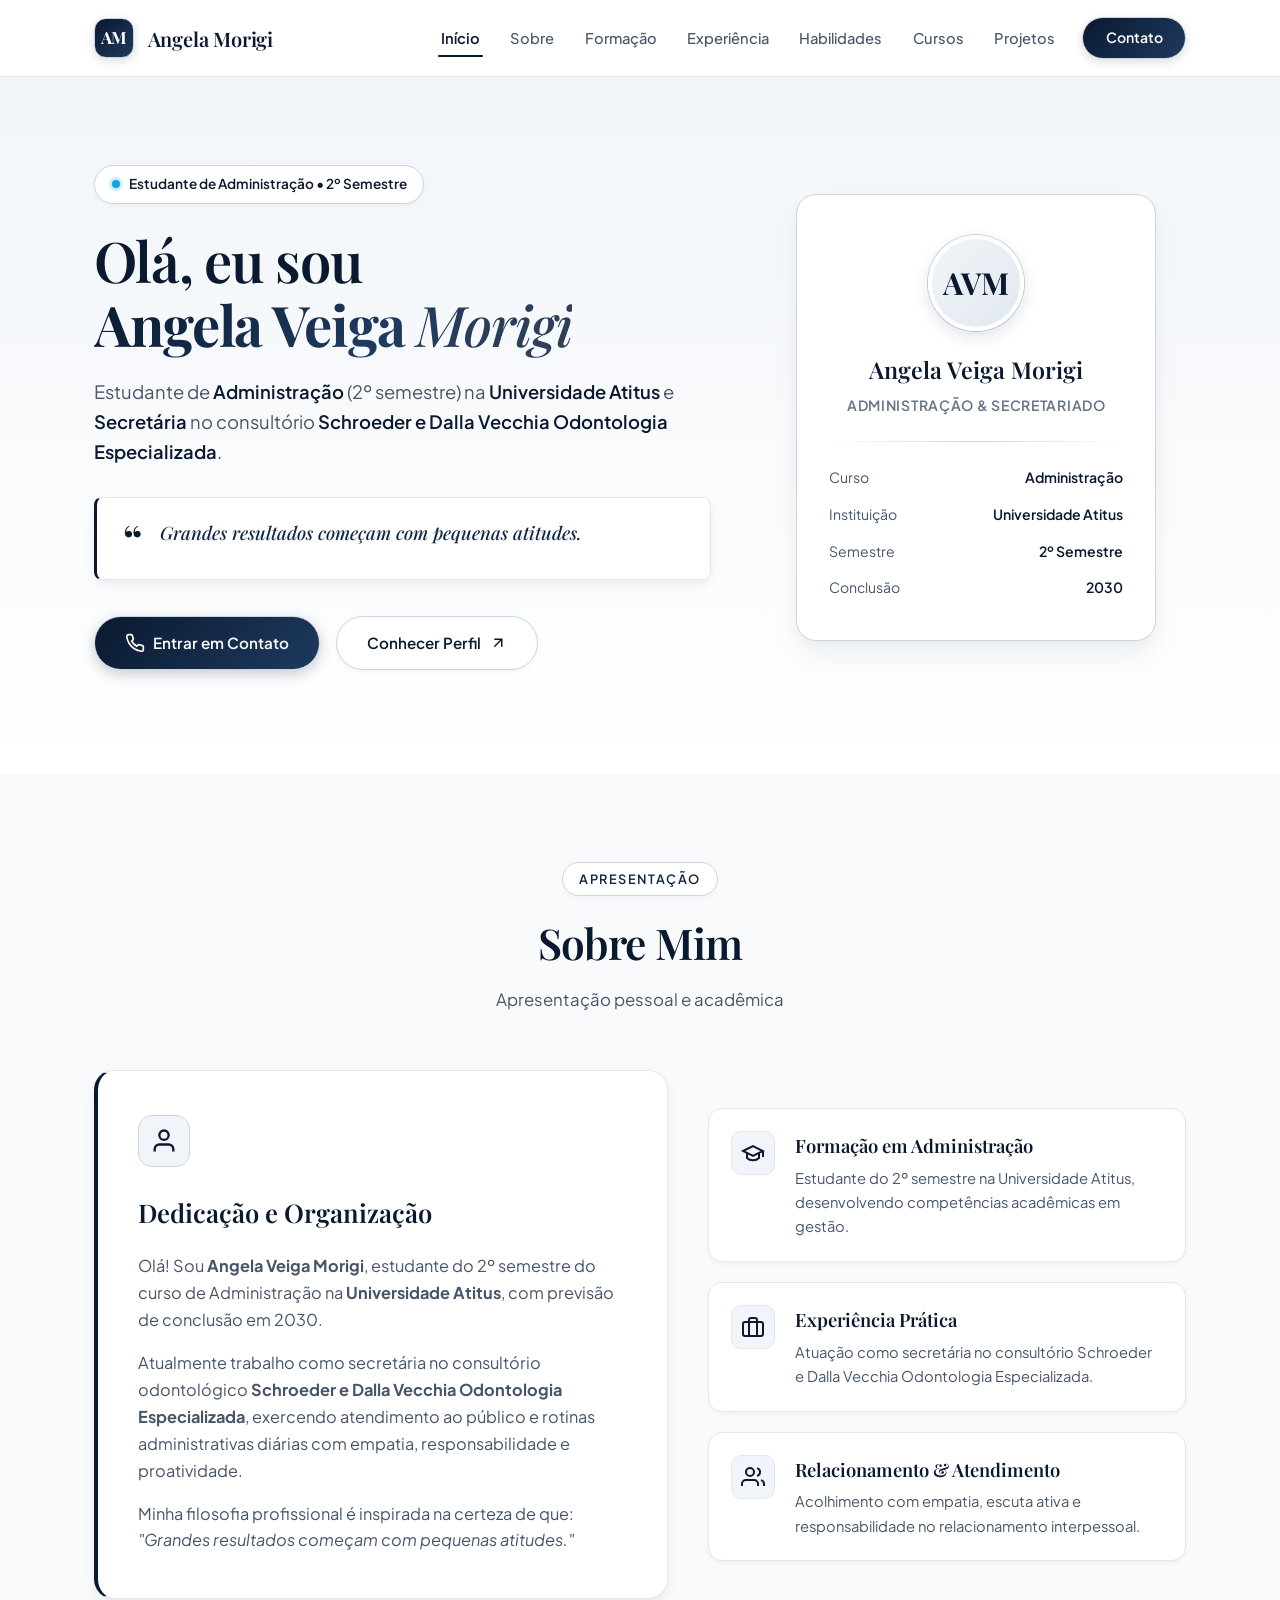
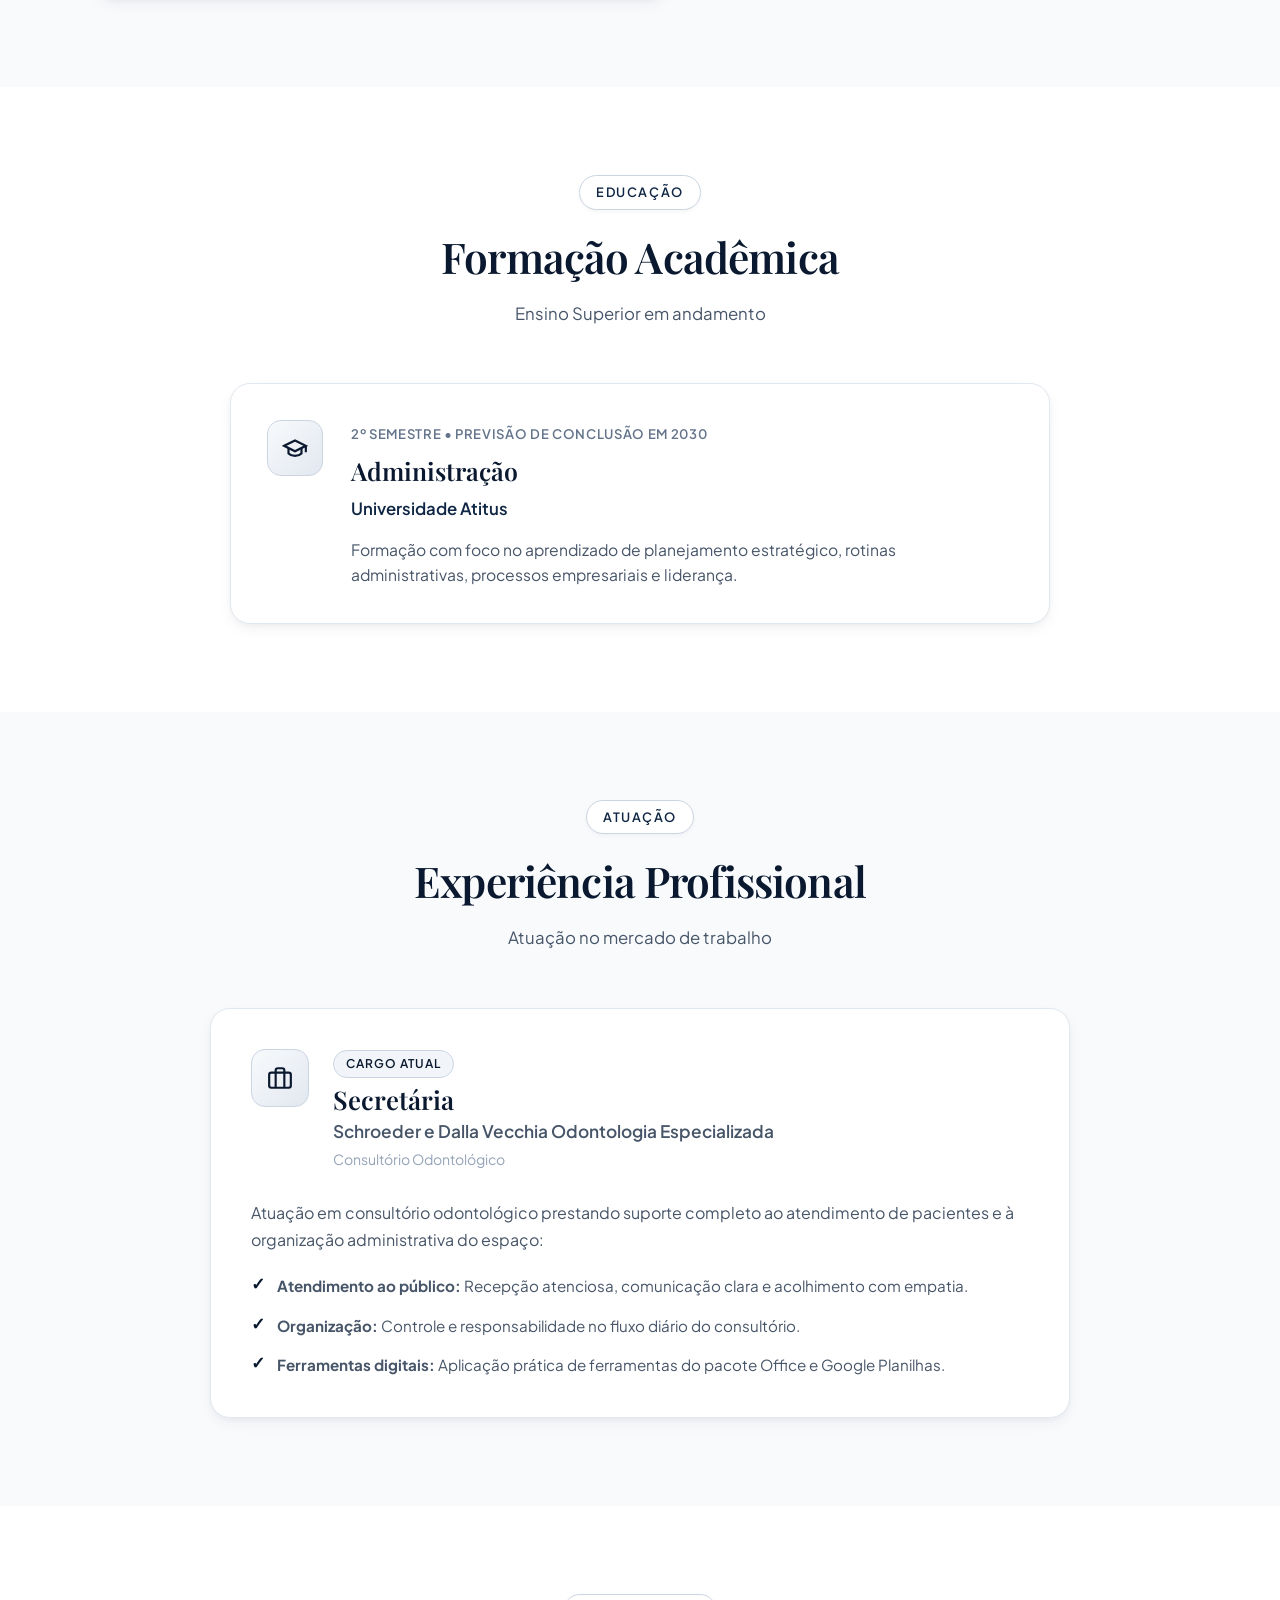
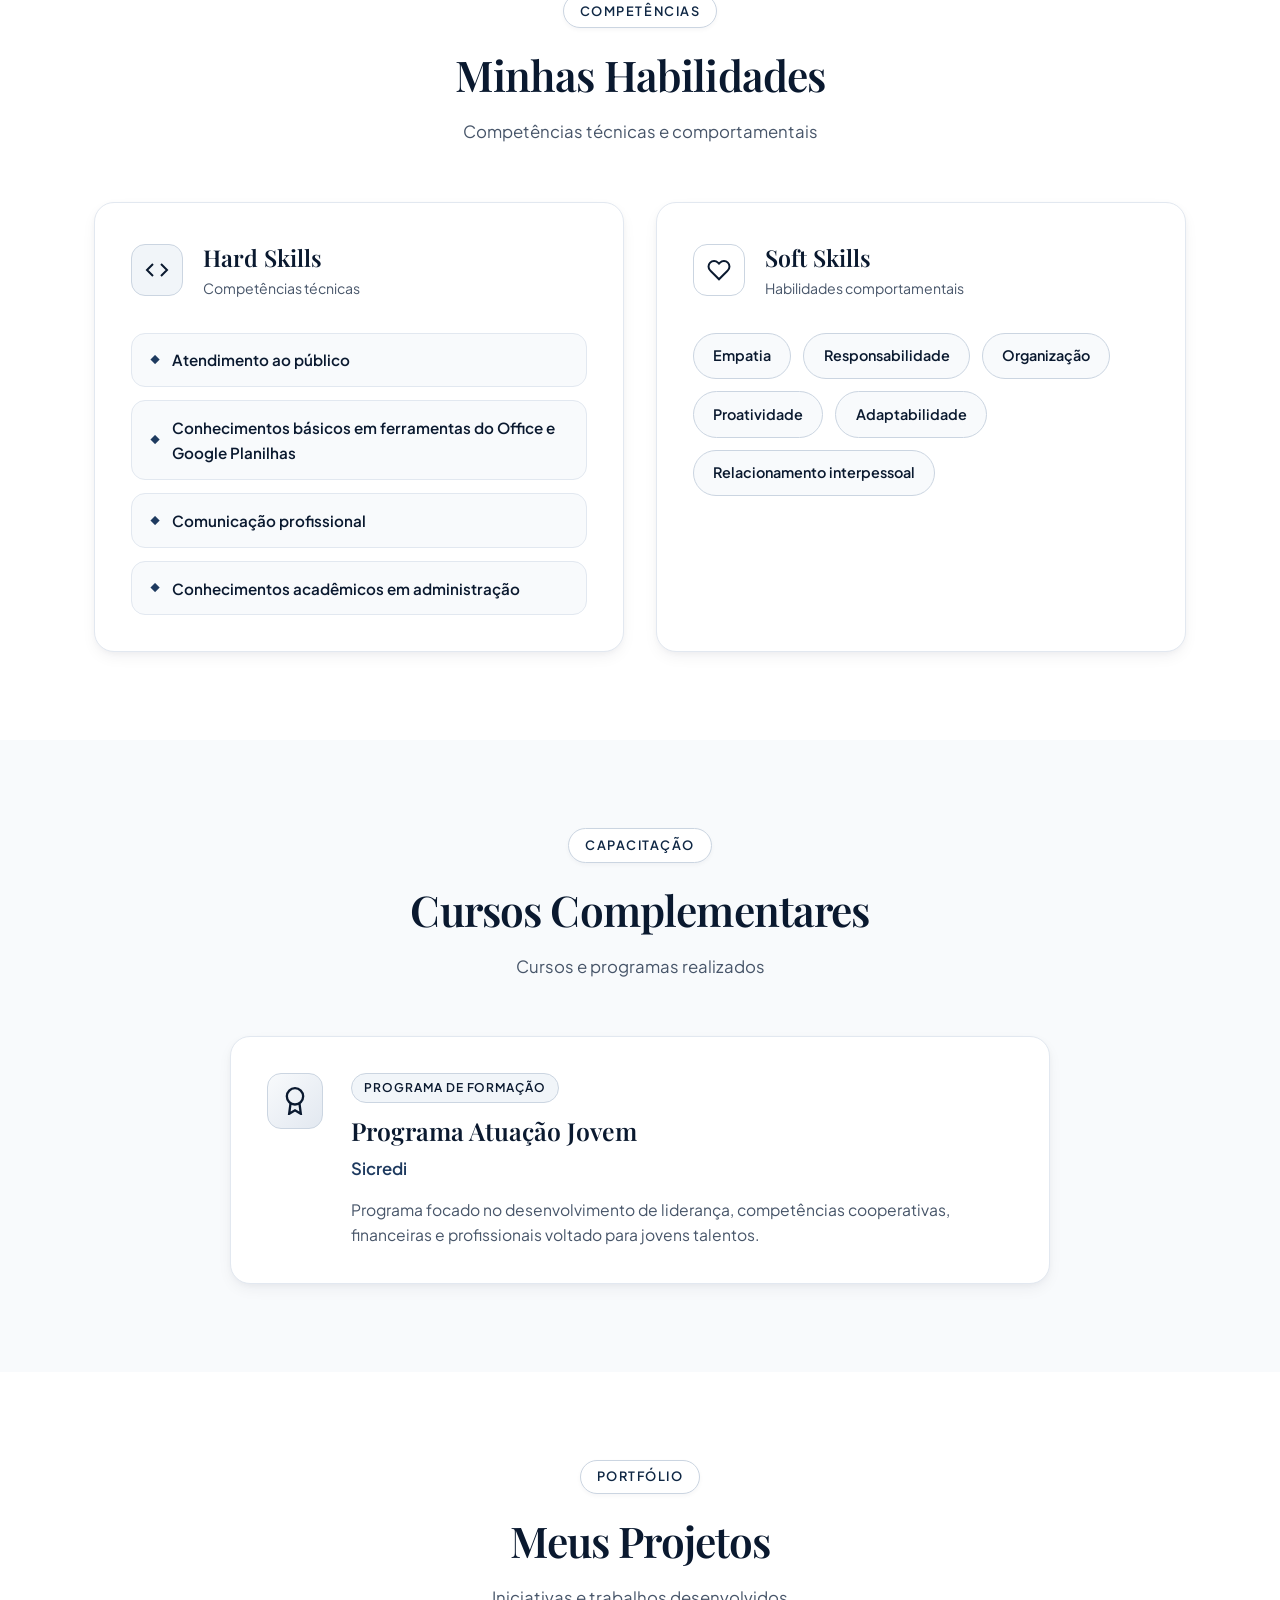
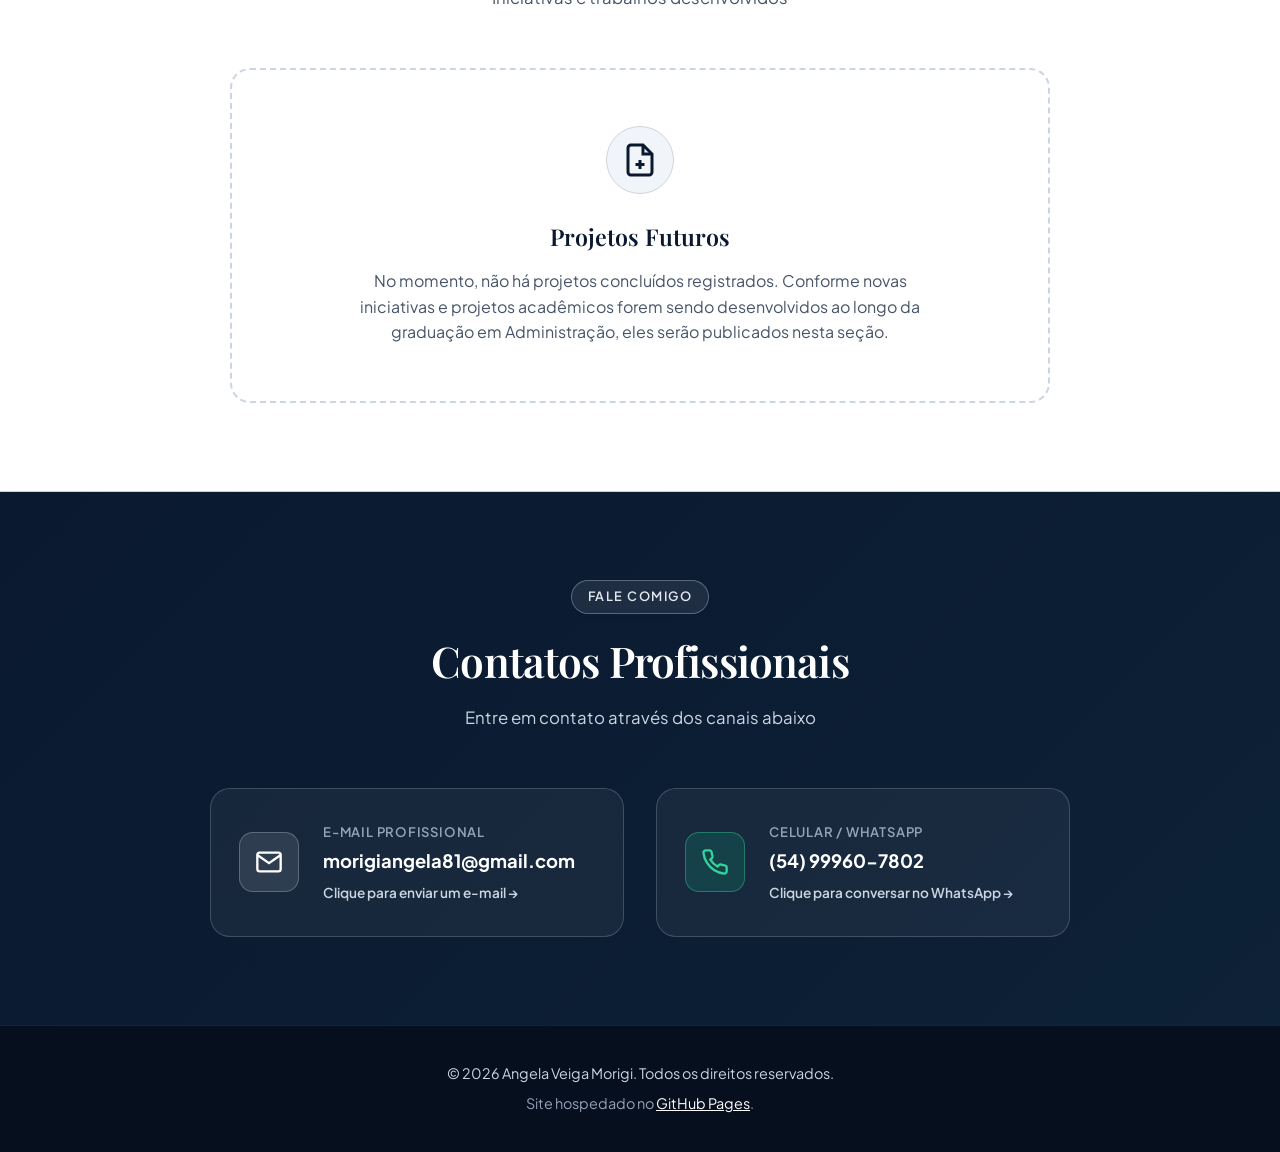
==== commit 76378dac: "Aplica paleta Azul Marinho e Prata com tipografia elegante e moderna (Playfair Display + Plus Jakart" ====
--- a/index.html
+++ b/index.html
@@ -7,10 +7,10 @@
   <meta name="author" content="Angela Veiga Morigi">
   <title>Angela Veiga Morigi | Site Pessoal</title>
 
-  <!-- Google Fonts: Plus Jakarta Sans -->
+  <!-- Google Fonts: Playfair Display (Elegante & Feminina) + Plus Jakarta Sans (Moderna & Profissional) -->
   <link rel="preconnect" href="https://fonts.googleapis.com">
   <link rel="preconnect" href="https://fonts.gstatic.com" crossorigin>
-  <link href="https://fonts.googleapis.com/css2?family=Plus+Jakarta+Sans:wght@300;400;500;600;700;800&display=swap" rel="stylesheet">
+  <link href="https://fonts.googleapis.com/css2?family=Playfair+Display:ital,wght@0,500;0,600;0,700;1,400;1,500;1,600&family=Plus+Jakarta+Sans:wght@300;400;500;600;700&display=swap" rel="stylesheet">
 
   <link rel="stylesheet" href="style.css">
 </head>
@@ -54,7 +54,7 @@
           </div>
           <h1 class="hero-title">
             Olá, eu sou <br>
-            <span class="highlight-text">Angela Veiga Morigi</span>
+            <span class="highlight-text">Angela Veiga <em>Morigi</em></span>
           </h1>
           <p class="hero-subtitle">
             Estudante de <strong>Administração</strong> (2º semestre) na <strong>Universidade Atitus</strong> e <strong>Secretária</strong> no consultório <strong>Schroeder e Dalla Vecchia Odontologia Especializada</strong>.
@@ -134,13 +134,13 @@
             </div>
             <h3>Dedicação e Organização</h3>
             <p>
-              Olá! Sou <strong>Angela Veiga Morigi</strong>, estudante do 2º semestre do curso de Administração na <strong>Universidade Atitus</strong>, com conclusão prevista para 2030.
+              Olá! Sou <strong>Angela Veiga Morigi</strong>, estudante do 2º semestre do curso de Administração na <strong>Universidade Atitus</strong>, com previsão de conclusão em 2030.
             </p>
             <p>
               Atualmente trabalho como secretária no consultório odontológico <strong>Schroeder e Dalla Vecchia Odontologia Especializada</strong>, exercendo atendimento ao público e rotinas administrativas diárias com empatia, responsabilidade e proatividade.
             </p>
             <p>
-              Minha filosofia diária é guiada pela certeza de que: <em>"Grandes resultados começam com pequenas atitudes."</em>
+              Minha filosofia profissional é inspirada na certeza de que: <em>"Grandes resultados começam com pequenas atitudes."</em>
             </p>
           </div>
 
@@ -154,7 +154,7 @@
               </div>
               <div>
                 <h4>Formação em Administração</h4>
-                <p>Estudante do 2º semestre na Universidade Atitus, desenvolvendo conhecimentos acadêmicos em gestão.</p>
+                <p>Estudante do 2º semestre na Universidade Atitus, desenvolvendo competências acadêmicas em gestão.</p>
               </div>
             </div>
 
@@ -181,8 +181,8 @@
                 </svg>
               </div>
               <div>
-                <h4>Relacionamento e Atendimento</h4>
-                <p>Foco contínuo em acolhimento ao público, empatia e organização de tarefas.</p>
+                <h4>Relacionamento & Atendimento</h4>
+                <p>Acolhimento com empatia, escuta ativa e responsabilidade no relacionamento interpessoal.</p>
               </div>
             </div>
           </div>
@@ -212,7 +212,7 @@
               <h3 class="timeline-title">Administração</h3>
               <h4 class="timeline-subtitle">Universidade Atitus</h4>
               <p class="timeline-text">
-                Curso voltado à formação integral em administração, desenvolvimento de visão estratégica, processos organizacionais e gestão.
+                Formação com foco no aprendizado de planejamento estratégico, rotinas administrativas, processos empresariais e liderança.
               </p>
             </div>
           </div>
@@ -261,7 +261,7 @@
                 </li>
                 <li>
                   <span class="check-bullet">✓</span>
-                  <span><strong>Uso de ferramentas digitais:</strong> Aplicação prática de ferramentas do pacote Office e Google Planilhas.</span>
+                  <span><strong>Ferramentas digitais:</strong> Aplicação prática de ferramentas do pacote Office e Google Planilhas.</span>
                 </li>
               </ul>
             </div>
@@ -297,19 +297,19 @@
 
             <div class="skills-list">
               <div class="skill-item">
-                <span class="skill-bullet">•</span>
+                <span class="skill-bullet">◆</span>
                 <span class="skill-name">Atendimento ao público</span>
               </div>
               <div class="skill-item">
-                <span class="skill-bullet">•</span>
+                <span class="skill-bullet">◆</span>
                 <span class="skill-name">Conhecimentos básicos em ferramentas do Office e Google Planilhas</span>
               </div>
               <div class="skill-item">
-                <span class="skill-bullet">•</span>
-                <span class="skill-name">Comunicação</span>
+                <span class="skill-bullet">◆</span>
+                <span class="skill-name">Comunicação profissional</span>
               </div>
               <div class="skill-item">
-                <span class="skill-bullet">•</span>
+                <span class="skill-bullet">◆</span>
                 <span class="skill-name">Conhecimentos acadêmicos em administração</span>
               </div>
             </div>
@@ -364,7 +364,7 @@
               <h3 class="course-title">Programa Atuação Jovem</h3>
               <h4 class="course-institution">Sicredi</h4>
               <p class="course-desc">
-                Programa do Sicredi focado em formação, liderança, cooperação e desenvolvimento de jovens talentos.
+                Programa focado no desenvolvimento de liderança, competências cooperativas, financeiras e profissionais voltado para jovens talentos.
               </p>
             </div>
           </div>
@@ -393,7 +393,7 @@
             </div>
             <h3>Projetos Futuros</h3>
             <p>
-              No momento, não há projetos concluídos registrados. Conforme novas iniciativas, estudos e projetos forem sendo desenvolvidos ao longo da graduação em Administração, eles serão publicados aqui.
+              No momento, não há projetos concluídos registrados. Conforme novas iniciativas e projetos acadêmicos forem sendo desenvolvidos ao longo da graduação em Administração, eles serão publicados nesta seção.
             </p>
           </div>
         </div>
--- a/style.css
+++ b/style.css
@@ -1,39 +1,46 @@
 /* ==========================================================================
    SITE PESSOAL - ANGELA VEIGA MORIGI
-   Estilos CSS em Tons Dourados e Luxuosos (100% Responsivo)
+   Identidade Visual: Azul Marinho & Prata
+   Tipografia Moderna, Elegante e com Detalhes Femininos e Profissionais
    ========================================================================== */
 
 :root {
-  --primary: #1c1917;        /* Grafite escuro aquecido / ébano elegante */
-  --primary-light: #292524;
-  --accent: #b48320;         /* Dourado nobre / ouro polido */
-  --accent-hover: #926315;
-  --accent-light: #fef9ee;   /* Creme champanhe suave */
-  --accent-glow: rgba(180, 131, 32, 0.18);
-  --gold-metallic: linear-gradient(135deg, #d4af37 0%, #b48320 100%);
+  /* PALETA AZUL MARINHO & PRATA */
+  --navy-deep: #0a192f;        /* Azul marinho nobre profundo */
+  --navy-primary: #0f2744;     /* Azul marinho clássico executivo */
+  --navy-light: #1e3a5f;      /* Azul marinho suave */
+  --navy-glow: rgba(10, 25, 47, 0.12);
+
+  --silver-light: #f8fafc;     /* Prata gelo suave / off-white luminoso */
+  --silver-mist: #f1f5f9;      /* Fundo suave em tom prata neutro */
+  --silver-border: #cbd5e1;    /* Borda prateada refinada */
+  --silver-border-light: #e2e8f0;
+  --silver-text: #64748b;      /* Texto em prata ardósia */
+  --silver-shimmer: linear-gradient(135deg, #ffffff 0%, #e2e8f0 50%, #cbd5e1 100%);
   
-  --text-main: #1c1917;
-  --text-muted: #57534e;
-  --text-light: #78716c;
+  --text-main: #0a192f;        /* Azul marinho quase ébano para leitura cristalina */
+  --text-muted: #475569;       /* Texto de apoio elegante */
+  --text-light: #94a3b8;
   
   --bg-body: #ffffff;
-  --bg-light: #faf8f5;       /* Marfim / Alabastro elegante */
+  --bg-light: #f8fafc;         /* Fundo alternado com toque prateado sutil */
   --bg-card: #ffffff;
-  --border-color: #e7e2d9;
-  --border-light: #f3efe6;
-
-  --shadow-sm: 0 1px 3px rgba(28, 25, 23, 0.05);
-  --shadow-md: 0 4px 6px -1px rgba(28, 25, 23, 0.07), 0 2px 4px -2px rgba(28, 25, 23, 0.05);
-  --shadow-lg: 0 10px 25px -5px rgba(28, 25, 23, 0.09), 0 8px 10px -6px rgba(28, 25, 23, 0.04);
-  --shadow-card-hover: 0 16px 32px -8px rgba(180, 131, 32, 0.18);
+
+  --shadow-sm: 0 2px 4px rgba(10, 25, 47, 0.04);
+  --shadow-md: 0 6px 16px -2px rgba(10, 25, 47, 0.06), 0 2px 6px -1px rgba(10, 25, 47, 0.04);
+  --shadow-lg: 0 16px 32px -6px rgba(10, 25, 47, 0.08), 0 6px 12px -3px rgba(10, 25, 47, 0.03);
+  --shadow-card-hover: 0 20px 36px -8px rgba(10, 25, 47, 0.12), 0 0 0 1px var(--silver-border);
 
   --radius-sm: 8px;
   --radius-md: 14px;
   --radius-lg: 20px;
   --radius-full: 9999px;
 
-  --font-sans: 'Plus Jakarta Sans', -apple-system, BlinkMacSystemFont, "Segoe UI", Roboto, sans-serif;
-  --transition: all 0.25s cubic-bezier(0.16, 1, 0.3, 1);
+  /* FONTES: Playfair Display (Serifada Feminina & Elegante) + Plus Jakarta Sans (Moderna & Limpa) */
+  --font-serif: 'Playfair Display', Georgia, serif;
+  --font-sans: 'Plus Jakarta Sans', -apple-system, BlinkMacSystemFont, "Segoe UI", sans-serif;
+
+  --transition: all 0.28s cubic-bezier(0.16, 1, 0.3, 1);
 }
 
 /* RESET E BASE */
@@ -53,7 +60,7 @@
   font-family: var(--font-sans);
   background-color: var(--bg-body);
   color: var(--text-main);
-  line-height: 1.6;
+  line-height: 1.65;
   -webkit-font-smoothing: antialiased;
   -moz-osx-font-smoothing: grayscale;
   overflow-x: hidden;
@@ -85,7 +92,7 @@
   background: rgba(255, 255, 255, 0.94);
   backdrop-filter: blur(14px);
   -webkit-backdrop-filter: blur(14px);
-  border-bottom: 1px solid var(--border-color);
+  border-bottom: 1px solid var(--silver-border-light);
   transition: var(--transition);
 }
 
@@ -93,7 +100,7 @@
   display: flex;
   align-items: center;
   justify-content: space-between;
-  height: 72px;
+  height: 76px;
   max-width: 1140px;
   margin: 0 auto;
   padding: 0 1.5rem;
@@ -102,26 +109,32 @@
 .nav-brand {
   display: flex;
   align-items: center;
-  gap: 0.75rem;
-  font-weight: 700;
-  font-size: 1.15rem;
-  color: var(--primary);
-  letter-spacing: -0.02em;
+  gap: 0.85rem;
+  letter-spacing: -0.01em;
 }
 
 .brand-initials {
   display: inline-flex;
   align-items: center;
   justify-content: center;
-  width: 38px;
-  height: 38px;
-  background: var(--gold-metallic);
+  width: 40px;
+  height: 40px;
+  background: linear-gradient(135deg, var(--navy-deep) 0%, var(--navy-light) 100%);
   color: #ffffff;
-  border-radius: 10px;
-  font-weight: 800;
-  font-size: 0.95rem;
-  letter-spacing: 0.02em;
-  box-shadow: 0 3px 8px rgba(180, 131, 32, 0.3);
+  border: 1px solid var(--silver-border);
+  border-radius: 12px;
+  font-family: var(--font-serif);
+  font-weight: 700;
+  font-size: 1.05rem;
+  box-shadow: 0 3px 10px rgba(10, 25, 47, 0.15);
+}
+
+.brand-name {
+  font-family: var(--font-serif);
+  font-size: 1.25rem;
+  font-weight: 600;
+  color: var(--navy-deep);
+  letter-spacing: -0.01em;
 }
 
 .nav-links {
@@ -141,23 +154,41 @@
 
 .nav-link:hover,
 .nav-link.active {
-  color: var(--accent);
+  color: var(--navy-deep);
+  font-weight: 600;
+}
+
+.nav-link.active::after {
+  content: '';
+  position: absolute;
+  bottom: 0;
+  left: 0;
+  width: 100%;
+  height: 2px;
+  background-color: var(--navy-deep);
+  border-radius: 2px;
 }
 
 .btn-nav-cta {
-  background: var(--gold-metallic);
+  background: linear-gradient(135deg, var(--navy-deep) 0%, var(--navy-light) 100%) !important;
   color: #ffffff !important;
-  padding: 0.55rem 1.35rem !important;
+  border: 1px solid var(--silver-border);
+  padding: 0.55rem 1.4rem !important;
   border-radius: var(--radius-full);
   font-weight: 600;
-  transition: var(--transition);
-  box-shadow: 0 3px 8px rgba(180, 131, 32, 0.25);
+  font-size: 0.88rem !important;
+  transition: var(--transition);
+  box-shadow: 0 3px 10px rgba(10, 25, 47, 0.15);
 }
 
 .btn-nav-cta:hover {
-  background: linear-gradient(135deg, #c59b27 0%, #926315 100%);
+  background: var(--navy-deep) !important;
   transform: translateY(-1px);
-  box-shadow: 0 5px 14px rgba(180, 131, 32, 0.35);
+  box-shadow: 0 6px 16px rgba(10, 25, 47, 0.22);
+}
+
+.btn-nav-cta::after {
+  display: none !important;
 }
 
 /* BOTÃO HAMBÚRGUER MOBILE */
@@ -179,15 +210,14 @@
 .hamburger-bar {
   display: block;
   width: 24px;
-  height: 2.5px;
-  background-color: var(--primary);
+  height: 2px;
+  background-color: var(--navy-deep);
   border-radius: 2px;
   transition: var(--transition);
 }
 
 .mobile-menu-btn.active .hamburger-bar:nth-child(1) {
   transform: translateY(7px) rotate(45deg);
-  background-color: var(--accent);
 }
 
 .mobile-menu-btn.active .hamburger-bar:nth-child(2) {
@@ -196,7 +226,6 @@
 
 .mobile-menu-btn.active .hamburger-bar:nth-child(3) {
   transform: translateY(-7px) rotate(-45deg);
-  background-color: var(--accent);
 }
 
 /* ==========================================================================
@@ -219,23 +248,25 @@
 .section-tag {
   display: inline-block;
   font-size: 0.8rem;
-  font-weight: 700;
+  font-weight: 600;
   text-transform: uppercase;
-  letter-spacing: 0.08em;
-  color: var(--accent);
-  background: var(--accent-light);
-  border: 1px solid rgba(180, 131, 32, 0.2);
-  padding: 0.35rem 0.85rem;
+  letter-spacing: 0.12em;
+  color: var(--navy-primary);
+  background: #ffffff;
+  border: 1px solid var(--silver-border);
+  padding: 0.35rem 1rem;
   border-radius: var(--radius-full);
   margin-bottom: 0.75rem;
+  box-shadow: var(--shadow-sm);
 }
 
 .section-title {
-  font-size: clamp(1.85rem, 3.5vw, 2.35rem);
-  font-weight: 800;
-  color: var(--primary);
-  letter-spacing: -0.03em;
-  margin-bottom: 0.6rem;
+  font-family: var(--font-serif);
+  font-size: clamp(2rem, 3.8vw, 2.65rem);
+  font-weight: 600;
+  color: var(--navy-deep);
+  letter-spacing: -0.02em;
+  margin-bottom: 0.5rem;
 }
 
 .section-description {
@@ -247,8 +278,8 @@
    SEÇÃO HERO
    ========================================================================== */
 .hero-section {
-  padding: 5rem 0 6rem 0;
-  background: linear-gradient(180deg, #fdfbf7 0%, #ffffff 100%);
+  padding: 5.5rem 0 6.5rem 0;
+  background: linear-gradient(180deg, #f1f5f9 0%, #f8fafc 50%, #ffffff 100%);
   position: relative;
   overflow: hidden;
 }
@@ -263,14 +294,14 @@
 .badge-tag {
   display: inline-flex;
   align-items: center;
-  gap: 0.5rem;
+  gap: 0.55rem;
   background: #ffffff;
-  border: 1px solid var(--border-color);
-  padding: 0.4rem 0.95rem;
+  border: 1px solid var(--silver-border);
+  padding: 0.45rem 1.05rem;
   border-radius: var(--radius-full);
   font-size: 0.85rem;
   font-weight: 600;
-  color: var(--primary);
+  color: var(--navy-deep);
   margin-bottom: 1.5rem;
   box-shadow: var(--shadow-sm);
 }
@@ -278,36 +309,43 @@
 .status-dot {
   width: 8px;
   height: 8px;
-  background-color: #d4af37;
+  background-color: #0ea5e9;
   border-radius: 50%;
   display: inline-block;
-  box-shadow: 0 0 0 3px rgba(212, 175, 55, 0.25);
+  box-shadow: 0 0 0 3px rgba(14, 165, 233, 0.2);
 }
 
 .hero-title {
-  font-size: clamp(2.2rem, 5vw, 3.25rem);
-  font-weight: 800;
+  font-family: var(--font-serif);
+  font-size: clamp(2.4rem, 5.2vw, 3.5rem);
+  font-weight: 600;
   line-height: 1.15;
-  letter-spacing: -0.03em;
-  color: var(--primary);
+  letter-spacing: -0.02em;
+  color: var(--navy-deep);
   margin-bottom: 1.25rem;
 }
 
 .highlight-text {
-  background: linear-gradient(135deg, var(--primary) 0%, var(--accent) 70%, #d4af37 100%);
+  font-weight: 700;
+  background: linear-gradient(135deg, var(--navy-deep) 0%, var(--navy-light) 60%, #334155 100%);
   -webkit-background-clip: text;
   -webkit-text-fill-color: transparent;
+}
+
+.highlight-text em {
+  font-style: italic;
+  font-weight: 500;
 }
 
 .hero-subtitle {
   font-size: 1.15rem;
   color: var(--text-muted);
-  margin-bottom: 1.75rem;
-  line-height: 1.6;
+  margin-bottom: 1.85rem;
+  line-height: 1.65;
 }
 
 .hero-subtitle strong {
-  color: var(--primary);
+  color: var(--navy-deep);
   font-weight: 600;
 }
 
@@ -315,31 +353,32 @@
 .quote-card {
   display: flex;
   align-items: flex-start;
-  gap: 1rem;
+  gap: 1.1rem;
   background: #ffffff;
-  border-left: 4px solid var(--accent);
-  border-top: 1px solid var(--border-color);
-  border-right: 1px solid var(--border-color);
-  border-bottom: 1px solid var(--border-color);
-  padding: 1.25rem 1.5rem;
+  border-left: 3.5px solid var(--navy-deep);
+  border-top: 1px solid var(--silver-border-light);
+  border-right: 1px solid var(--silver-border-light);
+  border-bottom: 1px solid var(--silver-border-light);
+  padding: 1.35rem 1.65rem;
   border-radius: var(--radius-sm);
   box-shadow: var(--shadow-md);
   margin-bottom: 2.25rem;
 }
 
 .quote-icon {
-  font-size: 2.2rem;
-  line-height: 1;
-  color: var(--accent);
-  font-family: serif;
+  font-family: var(--font-serif);
+  font-size: 2.6rem;
+  line-height: 0.9;
+  color: var(--navy-deep);
   font-weight: bold;
 }
 
 .quote-text {
-  font-size: 1.05rem;
+  font-family: var(--font-serif);
+  font-size: 1.15rem;
   font-style: italic;
-  font-weight: 600;
-  color: var(--primary-light);
+  font-weight: 500;
+  color: var(--navy-primary);
   line-height: 1.45;
 }
 
@@ -354,39 +393,42 @@
   display: inline-flex;
   align-items: center;
   justify-content: center;
-  gap: 0.5rem;
-  padding: 0.85rem 1.75rem;
+  gap: 0.55rem;
+  padding: 0.85rem 1.85rem;
   border-radius: var(--radius-full);
   font-weight: 600;
-  font-size: 0.98rem;
+  font-size: 0.95rem;
   transition: var(--transition);
   cursor: pointer;
   border: none;
 }
 
 .btn-primary {
-  background: var(--gold-metallic);
+  background: linear-gradient(135deg, var(--navy-deep) 0%, var(--navy-light) 100%);
   color: #ffffff;
-  box-shadow: 0 4px 14px rgba(180, 131, 32, 0.35);
+  border: 1px solid var(--silver-border);
+  box-shadow: 0 4px 14px rgba(10, 25, 47, 0.22);
 }
 
 .btn-primary:hover {
   transform: translateY(-2px);
-  box-shadow: 0 8px 22px rgba(180, 131, 32, 0.45);
+  background: var(--navy-deep);
+  box-shadow: 0 8px 22px rgba(10, 25, 47, 0.32);
 }
 
 .btn-secondary {
   background-color: #ffffff;
-  color: var(--primary);
-  border: 1px solid var(--border-color);
+  color: var(--navy-deep);
+  border: 1px solid var(--silver-border);
   box-shadow: var(--shadow-sm);
 }
 
 .btn-secondary:hover {
-  background-color: var(--accent-light);
-  border-color: var(--accent);
-  color: var(--accent);
+  background-color: var(--bg-light);
+  border-color: var(--navy-deep);
+  color: var(--navy-deep);
   transform: translateY(-2px);
+  box-shadow: var(--shadow-md);
 }
 
 /* VISUAL HERO PROFILE CARD */
@@ -397,7 +439,7 @@
 
 .profile-card {
   background: #ffffff;
-  border: 1px solid var(--border-color);
+  border: 1px solid var(--silver-border);
   border-radius: var(--radius-lg);
   padding: 2.5rem 2rem;
   width: 100%;
@@ -410,7 +452,6 @@
 
 .profile-card:hover {
   transform: translateY(-4px);
-  border-color: rgba(180, 131, 32, 0.35);
   box-shadow: var(--shadow-card-hover);
 }
 
@@ -419,33 +460,37 @@
   height: 96px;
   margin: 0 auto 1.25rem auto;
   border-radius: 50%;
-  background: linear-gradient(135deg, #fef9ee 0%, #fef08a 100%);
+  background: linear-gradient(135deg, #f1f5f9 0%, #e2e8f0 100%);
   display: flex;
   align-items: center;
   justify-content: center;
-  font-weight: 800;
-  font-size: 1.8rem;
-  color: var(--accent);
+  font-family: var(--font-serif);
+  font-weight: 700;
+  font-size: 1.9rem;
+  color: var(--navy-deep);
   border: 4px solid #ffffff;
-  box-shadow: 0 6px 16px rgba(180, 131, 32, 0.22);
+  box-shadow: 0 6px 16px rgba(10, 25, 47, 0.12), 0 0 0 1px var(--silver-border);
 }
 
 .profile-card-name {
-  font-size: 1.35rem;
-  font-weight: 700;
-  color: var(--primary);
+  font-family: var(--font-serif);
+  font-size: 1.45rem;
+  font-weight: 600;
+  color: var(--navy-deep);
   margin-bottom: 0.25rem;
 }
 
 .profile-card-role {
-  color: var(--accent);
-  font-size: 0.9rem;
-  font-weight: 600;
+  color: var(--silver-text);
+  font-size: 0.88rem;
+  font-weight: 600;
+  letter-spacing: 0.05em;
+  text-transform: uppercase;
 }
 
 .profile-divider {
   height: 1px;
-  background-color: var(--border-color);
+  background: linear-gradient(90deg, transparent 0%, var(--silver-border) 50%, transparent 100%);
   margin: 1.5rem 0;
 }
 
@@ -469,7 +514,7 @@
 
 .meta-val {
   font-weight: 600;
-  color: var(--primary);
+  color: var(--navy-deep);
 }
 
 /* ==========================================================================
@@ -484,18 +529,19 @@
 
 .about-card.main-about {
   background: #ffffff;
-  border: 1px solid var(--border-color);
+  border: 1px solid var(--silver-border-light);
   border-radius: var(--radius-lg);
-  padding: 2.5rem;
+  padding: 2.75rem 2.5rem;
   box-shadow: var(--shadow-md);
+  border-left: 4px solid var(--navy-deep);
 }
 
 .card-icon-box {
   width: 52px;
   height: 52px;
-  background-color: var(--accent-light);
-  border: 1px solid rgba(180, 131, 32, 0.2);
-  color: var(--accent);
+  background-color: var(--silver-mist);
+  border: 1px solid var(--silver-border);
+  color: var(--navy-deep);
   display: inline-flex;
   align-items: center;
   justify-content: center;
@@ -504,9 +550,10 @@
 }
 
 .about-card h3 {
-  font-size: 1.45rem;
-  font-weight: 700;
-  color: var(--primary);
+  font-family: var(--font-serif);
+  font-size: 1.6rem;
+  font-weight: 600;
+  color: var(--navy-deep);
   margin-bottom: 1.25rem;
 }
 
@@ -531,7 +578,7 @@
   gap: 1.25rem;
   align-items: flex-start;
   background: #ffffff;
-  border: 1px solid var(--border-color);
+  border: 1px solid var(--silver-border-light);
   padding: 1.4rem;
   border-radius: var(--radius-md);
   box-shadow: var(--shadow-sm);
@@ -539,7 +586,7 @@
 }
 
 .highlight-item:hover {
-  border-color: var(--accent);
+  border-color: var(--silver-border);
   transform: translateX(4px);
   box-shadow: var(--shadow-md);
 }
@@ -548,8 +595,9 @@
   width: 44px;
   height: 44px;
   flex-shrink: 0;
-  background: var(--accent-light);
-  color: var(--accent);
+  background: var(--silver-mist);
+  border: 1px solid var(--silver-border-light);
+  color: var(--navy-deep);
   display: flex;
   align-items: center;
   justify-content: center;
@@ -557,9 +605,10 @@
 }
 
 .highlight-item h4 {
-  font-size: 1.05rem;
-  font-weight: 700;
-  color: var(--primary);
+  font-family: var(--font-serif);
+  font-size: 1.15rem;
+  font-weight: 600;
+  color: var(--navy-deep);
   margin-bottom: 0.25rem;
 }
 
@@ -580,7 +629,7 @@
   display: flex;
   gap: 1.75rem;
   background: #ffffff;
-  border: 1px solid var(--border-color);
+  border: 1px solid var(--silver-border-light);
   border-radius: var(--radius-lg);
   padding: 2.25rem;
   box-shadow: var(--shadow-md);
@@ -589,7 +638,7 @@
 }
 
 .timeline-card:hover {
-  border-color: var(--accent);
+  border-color: var(--silver-border);
   box-shadow: var(--shadow-card-hover);
 }
 
@@ -597,9 +646,9 @@
   width: 56px;
   height: 56px;
   flex-shrink: 0;
-  background: linear-gradient(135deg, var(--accent-light), #fef08a);
-  border: 1px solid rgba(180, 131, 32, 0.25);
-  color: var(--accent);
+  background: linear-gradient(135deg, var(--silver-light) 0%, #e2e8f0 100%);
+  border: 1px solid var(--silver-border);
+  color: var(--navy-deep);
   border-radius: 14px;
   display: flex;
   align-items: center;
@@ -612,24 +661,27 @@
 
 .timeline-period {
   display: inline-block;
-  font-size: 0.85rem;
-  font-weight: 700;
-  color: var(--accent);
+  font-size: 0.82rem;
+  font-weight: 600;
+  letter-spacing: 0.05em;
+  text-transform: uppercase;
+  color: var(--silver-text);
   margin-bottom: 0.4rem;
 }
 
 .timeline-title {
-  font-size: 1.4rem;
-  font-weight: 800;
-  color: var(--primary);
+  font-family: var(--font-serif);
+  font-size: 1.55rem;
+  font-weight: 600;
+  color: var(--navy-deep);
   margin-bottom: 0.2rem;
 }
 
 .timeline-subtitle {
   font-size: 1.05rem;
   font-weight: 600;
-  color: var(--text-muted);
-  margin-bottom: 1rem;
+  color: var(--navy-primary);
+  margin-bottom: 0.85rem;
 }
 
 .timeline-text {
@@ -648,7 +700,7 @@
 
 .experience-card {
   background: #ffffff;
-  border: 1px solid var(--border-color);
+  border: 1px solid var(--silver-border-light);
   border-radius: var(--radius-lg);
   padding: 2.5rem;
   box-shadow: var(--shadow-md);
@@ -656,6 +708,7 @@
 }
 
 .experience-card:hover {
+  border-color: var(--silver-border);
   box-shadow: var(--shadow-card-hover);
 }
 
@@ -670,9 +723,9 @@
   width: 58px;
   height: 58px;
   flex-shrink: 0;
-  background: linear-gradient(135deg, #fef9ee, #fef08a);
-  border: 1px solid rgba(180, 131, 32, 0.25);
-  color: var(--accent);
+  background: linear-gradient(135deg, var(--silver-light) 0%, #e2e8f0 100%);
+  border: 1px solid var(--silver-border);
+  color: var(--navy-deep);
   display: flex;
   align-items: center;
   justify-content: center;
@@ -682,20 +735,22 @@
 .exp-tag {
   display: inline-block;
   font-size: 0.75rem;
-  font-weight: 700;
+  font-weight: 600;
+  letter-spacing: 0.08em;
   text-transform: uppercase;
-  color: #b48320;
-  background: var(--accent-light);
-  border: 1px solid rgba(180, 131, 32, 0.25);
-  padding: 0.2rem 0.65rem;
+  color: var(--navy-deep);
+  background: var(--silver-mist);
+  border: 1px solid var(--silver-border);
+  padding: 0.2rem 0.75rem;
   border-radius: var(--radius-full);
   margin-bottom: 0.35rem;
 }
 
 .exp-title {
-  font-size: 1.45rem;
-  font-weight: 800;
-  color: var(--primary);
+  font-family: var(--font-serif);
+  font-size: 1.6rem;
+  font-weight: 600;
+  color: var(--navy-deep);
   line-height: 1.2;
 }
 
@@ -732,9 +787,9 @@
 }
 
 .check-bullet {
-  color: var(--accent);
+  color: var(--navy-deep);
   font-weight: 800;
-  font-size: 1.1rem;
+  font-size: 1.05rem;
   line-height: 1.3;
 }
 
@@ -749,7 +804,7 @@
 
 .skills-card {
   background: #ffffff;
-  border: 1px solid var(--border-color);
+  border: 1px solid var(--silver-border-light);
   border-radius: var(--radius-lg);
   padding: 2.25rem;
   box-shadow: var(--shadow-md);
@@ -757,6 +812,7 @@
 }
 
 .skills-card:hover {
+  border-color: var(--silver-border);
   transform: translateY(-3px);
   box-shadow: var(--shadow-card-hover);
 }
@@ -775,24 +831,24 @@
   align-items: center;
   justify-content: center;
   border-radius: var(--radius-md);
+  border: 1px solid var(--silver-border);
 }
 
 .hard-icon {
-  background: var(--accent-light);
-  border: 1px solid rgba(180, 131, 32, 0.2);
-  color: var(--accent);
+  background: var(--silver-mist);
+  color: var(--navy-deep);
 }
 
 .soft-icon {
-  background: #fdf8e2;
-  border: 1px solid rgba(212, 175, 55, 0.3);
-  color: #926315;
+  background: #ffffff;
+  color: var(--navy-deep);
 }
 
 .skills-title {
-  font-size: 1.3rem;
-  font-weight: 800;
-  color: var(--primary);
+  font-family: var(--font-serif);
+  font-size: 1.45rem;
+  font-weight: 600;
+  color: var(--navy-deep);
 }
 
 .skills-subtitle {
@@ -811,7 +867,7 @@
   align-items: center;
   gap: 0.75rem;
   background: var(--bg-light);
-  border: 1px solid var(--border-light);
+  border: 1px solid var(--silver-border-light);
   padding: 0.85rem 1.15rem;
   border-radius: var(--radius-md);
   transition: var(--transition);
@@ -819,21 +875,19 @@
 
 .skill-item:hover {
   background: #ffffff;
-  border-color: var(--accent);
+  border-color: var(--silver-border);
   box-shadow: var(--shadow-sm);
 }
 
 .skill-bullet {
-  color: var(--accent);
-  font-weight: 800;
-  font-size: 1.2rem;
-  line-height: 1;
+  color: var(--navy-light);
+  font-size: 0.75rem;
 }
 
 .skill-name {
   font-weight: 600;
   font-size: 0.95rem;
-  color: var(--primary);
+  color: var(--navy-deep);
 }
 
 /* SOFT SKILLS TAGS */
@@ -846,20 +900,20 @@
 .skill-tag {
   display: inline-block;
   background: var(--bg-light);
-  border: 1px solid var(--border-color);
-  color: var(--primary);
-  font-weight: 600;
-  font-size: 0.92rem;
+  border: 1px solid var(--silver-border);
+  color: var(--navy-deep);
+  font-weight: 600;
+  font-size: 0.9rem;
   padding: 0.65rem 1.2rem;
   border-radius: var(--radius-full);
   transition: var(--transition);
 }
 
 .skill-tag:hover {
-  background: var(--accent-light);
-  border-color: var(--accent);
-  color: var(--accent);
+  background: #ffffff;
+  border-color: var(--navy-deep);
   transform: translateY(-2px);
+  box-shadow: var(--shadow-sm);
 }
 
 /* ==========================================================================
@@ -875,7 +929,7 @@
   gap: 1.75rem;
   align-items: flex-start;
   background: #ffffff;
-  border: 1px solid var(--border-color);
+  border: 1px solid var(--silver-border-light);
   border-radius: var(--radius-lg);
   padding: 2.25rem;
   box-shadow: var(--shadow-md);
@@ -883,7 +937,7 @@
 }
 
 .course-card:hover {
-  border-color: var(--accent);
+  border-color: var(--silver-border);
   box-shadow: var(--shadow-card-hover);
 }
 
@@ -891,9 +945,9 @@
   width: 56px;
   height: 56px;
   flex-shrink: 0;
-  background: linear-gradient(135deg, #fef9ee, #fef08a);
-  border: 1px solid rgba(180, 131, 32, 0.25);
-  color: var(--accent);
+  background: linear-gradient(135deg, var(--silver-light) 0%, #e2e8f0 100%);
+  border: 1px solid var(--silver-border);
+  color: var(--navy-deep);
   display: flex;
   align-items: center;
   justify-content: center;
@@ -903,27 +957,29 @@
 .course-tag {
   display: inline-block;
   font-size: 0.75rem;
-  font-weight: 700;
+  font-weight: 600;
+  letter-spacing: 0.08em;
   text-transform: uppercase;
-  color: var(--accent);
-  background: var(--accent-light);
-  border: 1px solid rgba(180, 131, 32, 0.2);
+  color: var(--navy-deep);
+  background: var(--silver-mist);
+  border: 1px solid var(--silver-border);
   padding: 0.25rem 0.75rem;
   border-radius: var(--radius-full);
   margin-bottom: 0.5rem;
 }
 
 .course-title {
-  font-size: 1.4rem;
-  font-weight: 800;
-  color: var(--primary);
+  font-family: var(--font-serif);
+  font-size: 1.55rem;
+  font-weight: 600;
+  color: var(--navy-deep);
   margin-bottom: 0.2rem;
 }
 
 .course-institution {
   font-size: 1.05rem;
   font-weight: 600;
-  color: var(--accent);
+  color: var(--navy-light);
   margin-bottom: 0.85rem;
 }
 
@@ -943,7 +999,7 @@
 
 .empty-projects-card {
   background: #ffffff;
-  border: 2px dashed var(--border-color);
+  border: 2px dashed var(--silver-border);
   border-radius: var(--radius-lg);
   padding: 3.5rem 2rem;
   text-align: center;
@@ -951,16 +1007,17 @@
 }
 
 .empty-projects-card:hover {
-  border-color: var(--accent);
-  background: #fdfbf7;
+  border-color: var(--navy-deep);
+  background: var(--silver-light);
 }
 
 .empty-icon-box {
   width: 68px;
   height: 68px;
   margin: 0 auto 1.5rem auto;
-  background: var(--accent-light);
-  color: var(--accent);
+  background: var(--silver-mist);
+  border: 1px solid var(--silver-border);
+  color: var(--navy-deep);
   display: flex;
   align-items: center;
   justify-content: center;
@@ -968,9 +1025,10 @@
 }
 
 .empty-projects-card h3 {
-  font-size: 1.35rem;
-  font-weight: 700;
-  color: var(--primary);
+  font-family: var(--font-serif);
+  font-size: 1.45rem;
+  font-weight: 600;
+  color: var(--navy-deep);
   margin-bottom: 0.75rem;
 }
 
@@ -983,18 +1041,18 @@
 }
 
 /* ==========================================================================
-   SEÇÃO CONTATO
+   SEÇÃO CONTATO (AZUL MARINHO PROFUNDO COM DETALHES PRATEADOS)
    ========================================================================== */
 .section-contact {
-  background: linear-gradient(135deg, #1c1917 0%, #292524 100%);
+  background: linear-gradient(135deg, var(--navy-deep) 0%, #0d2137 100%);
   color: #ffffff;
-  border-top: 1px solid rgba(212, 175, 55, 0.2);
+  border-top: 1px solid var(--silver-border);
 }
 
 .section-header-white .section-tag-light {
-  background: rgba(212, 175, 55, 0.15);
-  border: 1px solid rgba(212, 175, 55, 0.35);
-  color: #fef08a;
+  background: rgba(255, 255, 255, 0.08);
+  border: 1px solid rgba(203, 213, 225, 0.35);
+  color: #e2e8f0;
 }
 
 .section-header-white .section-title {
@@ -1002,7 +1060,7 @@
 }
 
 .section-header-white .section-description {
-  color: #a8a29e;
+  color: #cbd5e1;
 }
 
 .contact-cards-grid {
@@ -1018,7 +1076,7 @@
   align-items: center;
   gap: 1.5rem;
   background: rgba(255, 255, 255, 0.05);
-  border: 1px solid rgba(212, 175, 55, 0.2);
+  border: 1px solid rgba(203, 213, 225, 0.22);
   padding: 2rem 1.75rem;
   border-radius: var(--radius-lg);
   transition: var(--transition);
@@ -1026,17 +1084,18 @@
 
 .contact-card:hover {
   background: rgba(255, 255, 255, 0.1);
-  border-color: #d4af37;
+  border-color: #ffffff;
   transform: translateY(-4px);
-  box-shadow: 0 15px 30px rgba(0, 0, 0, 0.35);
+  box-shadow: 0 16px 32px rgba(0, 0, 0, 0.3);
 }
 
 .contact-card-icon {
   width: 60px;
   height: 60px;
   flex-shrink: 0;
-  background: rgba(212, 175, 55, 0.2);
-  color: #fde047;
+  background: rgba(255, 255, 255, 0.1);
+  border: 1px solid rgba(203, 213, 225, 0.3);
+  color: #ffffff;
   display: flex;
   align-items: center;
   justify-content: center;
@@ -1044,7 +1103,8 @@
 }
 
 .whatsapp-icon {
-  background: rgba(16, 185, 129, 0.2);
+  background: rgba(16, 185, 129, 0.18);
+  border-color: rgba(52, 211, 153, 0.4);
   color: #34d399;
 }
 
@@ -1054,9 +1114,11 @@
 }
 
 .contact-type {
-  font-size: 0.85rem;
-  color: #a8a29e;
-  font-weight: 500;
+  font-size: 0.82rem;
+  letter-spacing: 0.06em;
+  text-transform: uppercase;
+  color: #94a3b8;
+  font-weight: 600;
 }
 
 .contact-value {
@@ -1069,7 +1131,7 @@
 
 .contact-cta-hint {
   font-size: 0.85rem;
-  color: #fde047;
+  color: #cbd5e1;
   font-weight: 600;
 }
 
@@ -1077,10 +1139,10 @@
    RODAPÉ (FOOTER)
    ========================================================================== */
 .footer {
-  background-color: #141210;
+  background-color: #060f1d;
   border-top: 1px solid rgba(255, 255, 255, 0.08);
   padding: 2.25rem 0;
-  color: #78716c;
+  color: #94a3b8;
   text-align: center;
   font-size: 0.9rem;
 }
@@ -1088,16 +1150,16 @@
 .footer-container {
   display: flex;
   flex-direction: column;
-  gap: 0.5rem;
+  gap: 0.4rem;
   align-items: center;
 }
 
 .footer-copy {
-  color: #a8a29e;
+  color: #cbd5e1;
 }
 
 .footer-sub a {
-  color: #d4af37;
+  color: #ffffff;
   text-decoration: underline;
 }
 
@@ -1147,16 +1209,16 @@
 
   .nav-links {
     position: fixed;
-    top: 72px;
+    top: 76px;
     left: 0;
     width: 100%;
     background: #ffffff;
-    border-bottom: 1px solid var(--border-color);
+    border-bottom: 1px solid var(--silver-border-light);
     flex-direction: column;
     padding: 1.5rem 1.25rem;
     gap: 0.75rem;
-    box-shadow: 0 12px 24px rgba(0, 0, 0, 0.1);
-    max-height: calc(100vh - 72px);
+    box-shadow: 0 12px 24px rgba(10, 25, 47, 0.1);
+    max-height: calc(100vh - 76px);
     overflow-y: auto;
     display: none;
     animation: slideDown 0.25s ease-out;
@@ -1186,7 +1248,7 @@
   }
 
   .nav-link:hover {
-    background-color: var(--accent-light);
+    background-color: var(--silver-mist);
   }
 
   .btn-nav-cta {
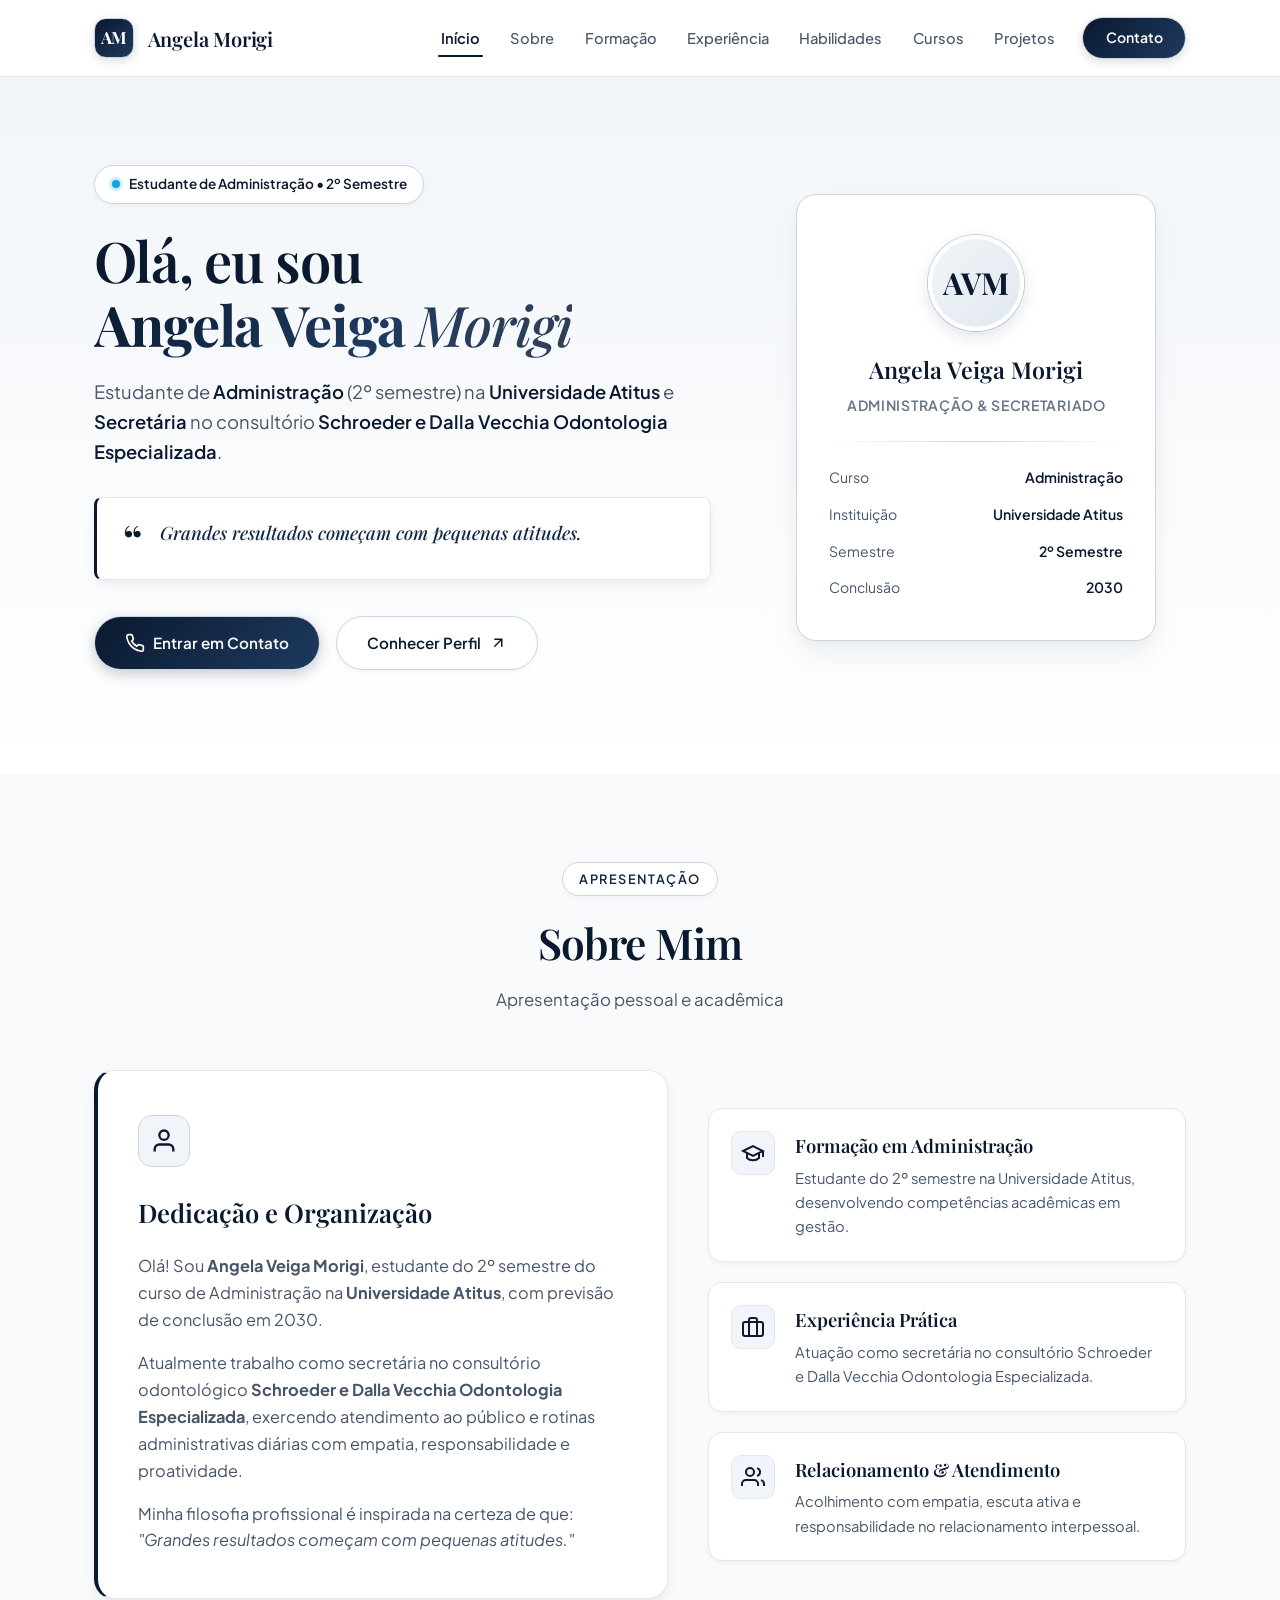
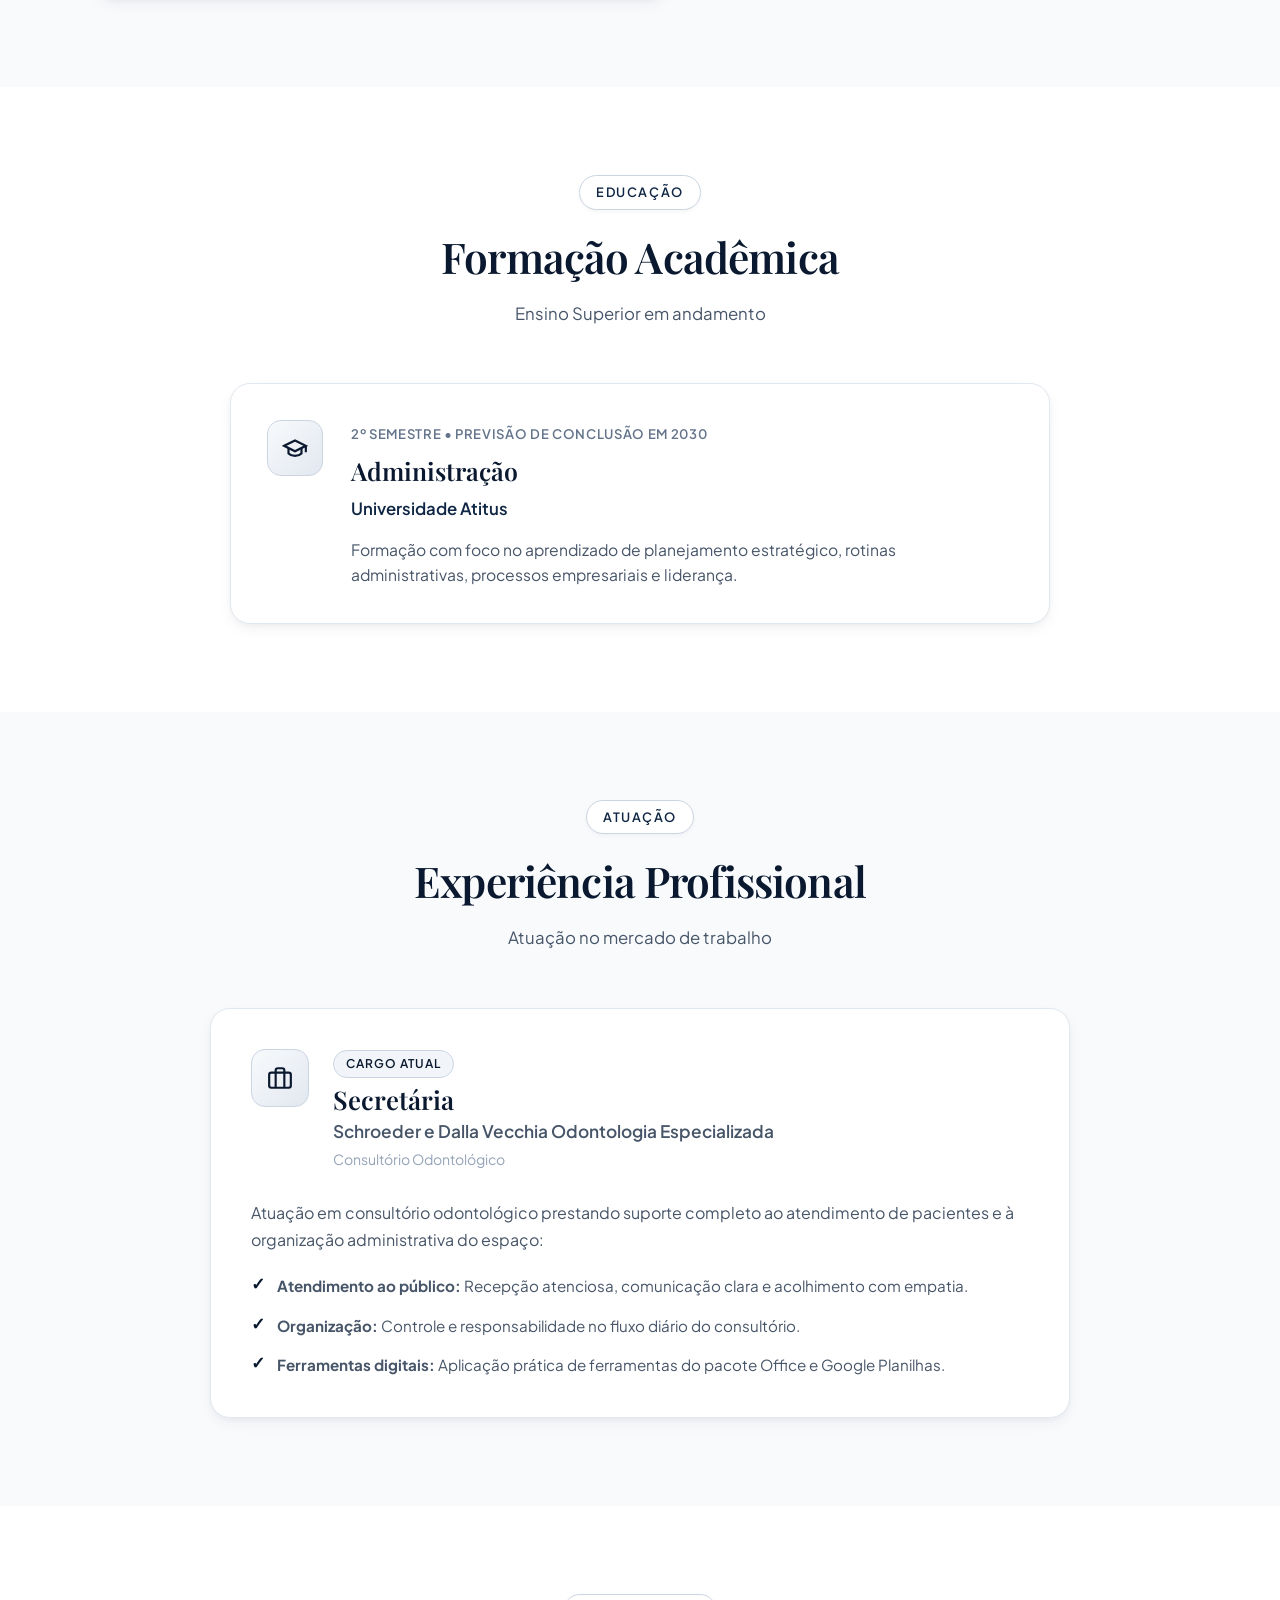
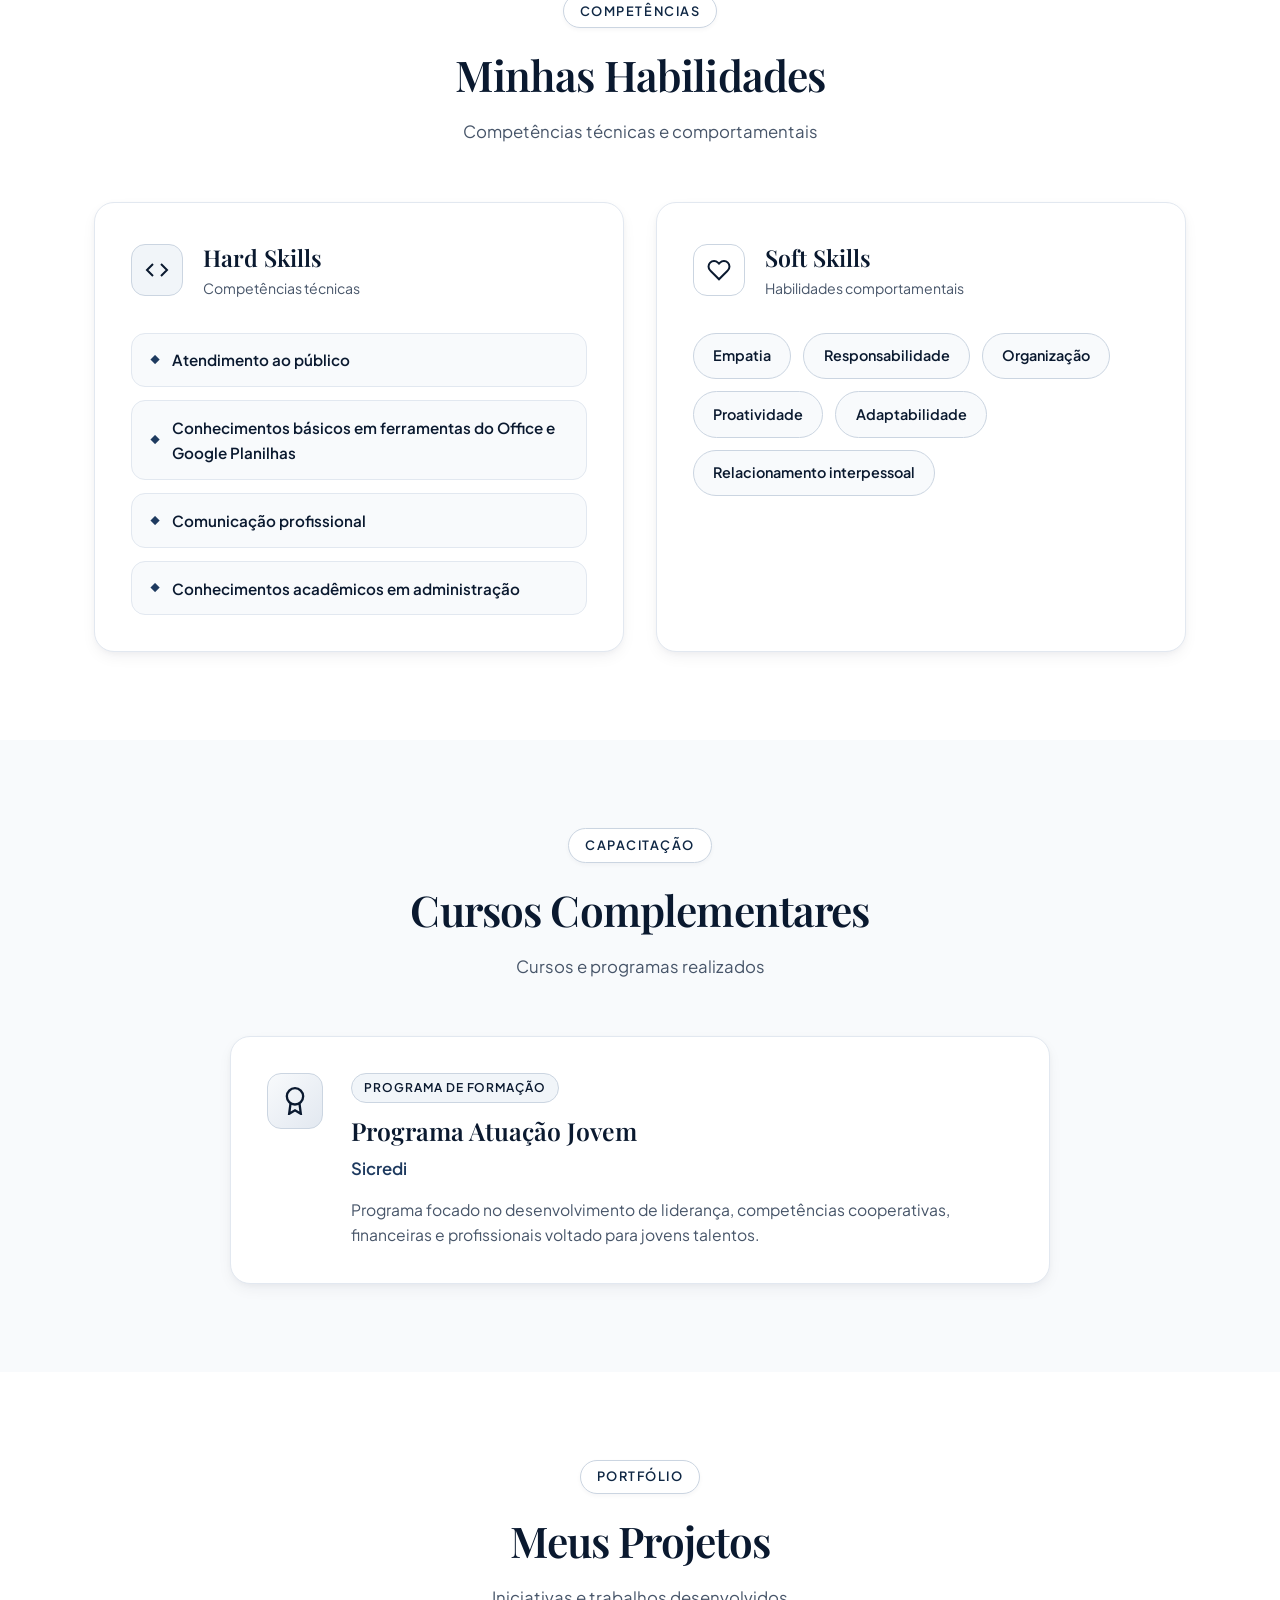
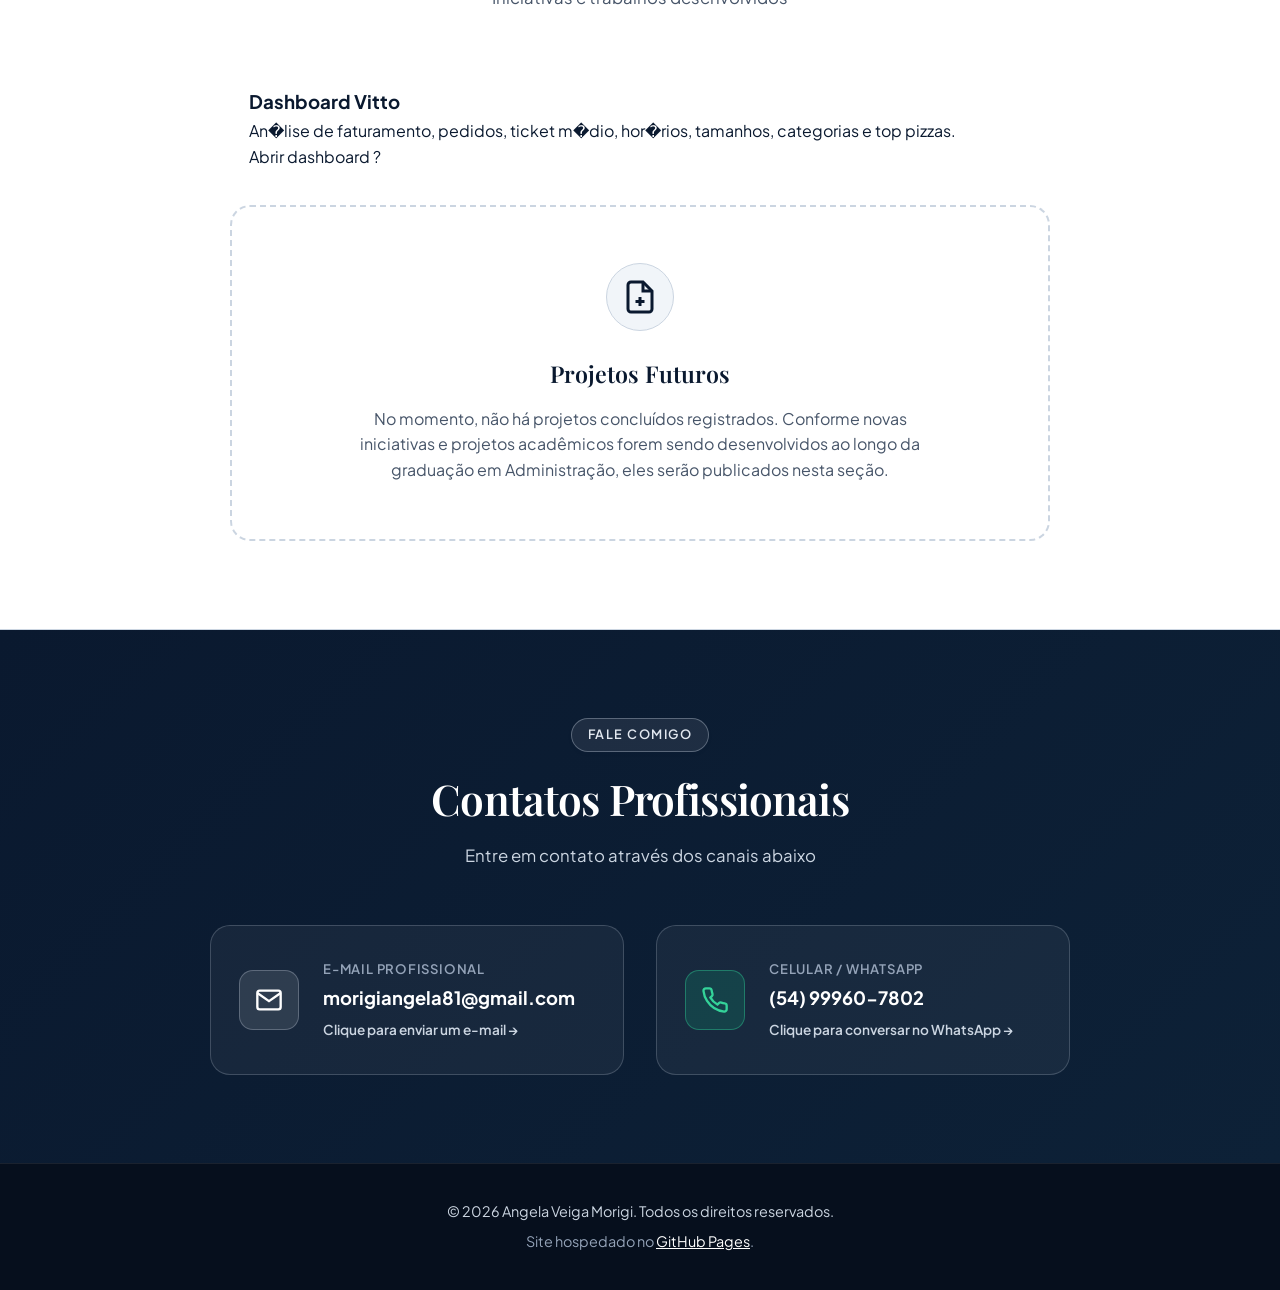
==== commit 4354a6fa: "Dashboard Vitto concluido" ====
--- a/index.html
+++ b/index.html
@@ -12,7 +12,7 @@
   <link rel="preconnect" href="https://fonts.gstatic.com" crossorigin>
   <link href="https://fonts.googleapis.com/css2?family=Playfair+Display:ital,wght@0,500;0,600;0,700;1,400;1,500;1,600&family=Plus+Jakarta+Sans:wght@300;400;500;600;700&display=swap" rel="stylesheet">
 
-  <link rel="stylesheet" href="style.css">
+  <link rel="stylesheet" href="style.css?v=navy-silver-2">
 </head>
 <body>
 
@@ -382,6 +382,7 @@
         </div>
 
         <div class="projects-container">
+            <a href="dashboard-vitto/" class="project-card" style="display:block;text-decoration:none;color:inherit;border:1px solid rgba(255,255,255,0.12);border-radius:12px;padding:18px;margin-bottom:16px;"><h3>Dashboard Vitto</h3><p>An�lise de faturamento, pedidos, ticket m�dio, hor�rios, tamanhos, categorias e top pizzas.</p><span>Abrir dashboard ?</span></a>
           <div class="empty-projects-card">
             <div class="empty-icon-box">
               <svg width="36" height="36" viewBox="0 0 24 24" fill="none" stroke="currentColor" stroke-width="2" aria-hidden="true">
@@ -455,6 +456,6 @@
     </div>
   </footer>
 
-  <script src="script.js"></script>
+  <script src="script.js?v=navy-silver-2"></script>
 </body>
 </html>
